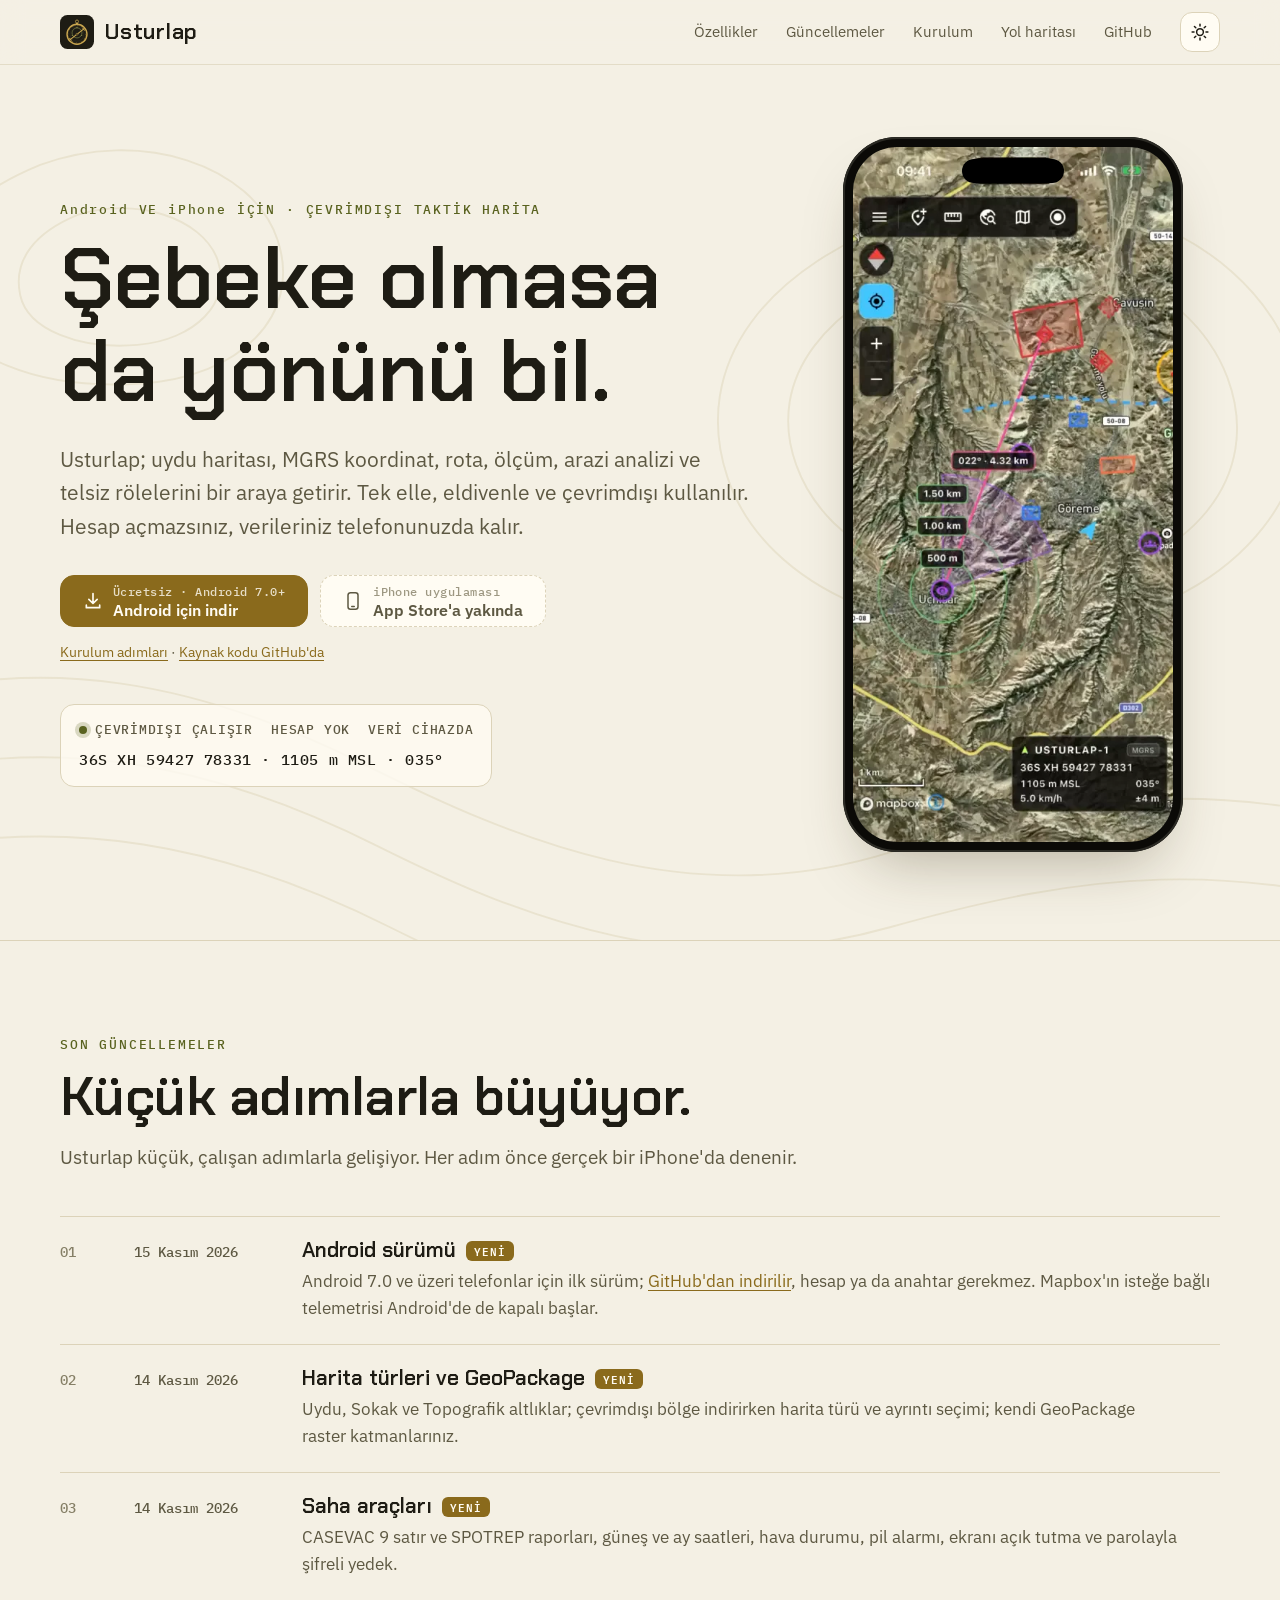
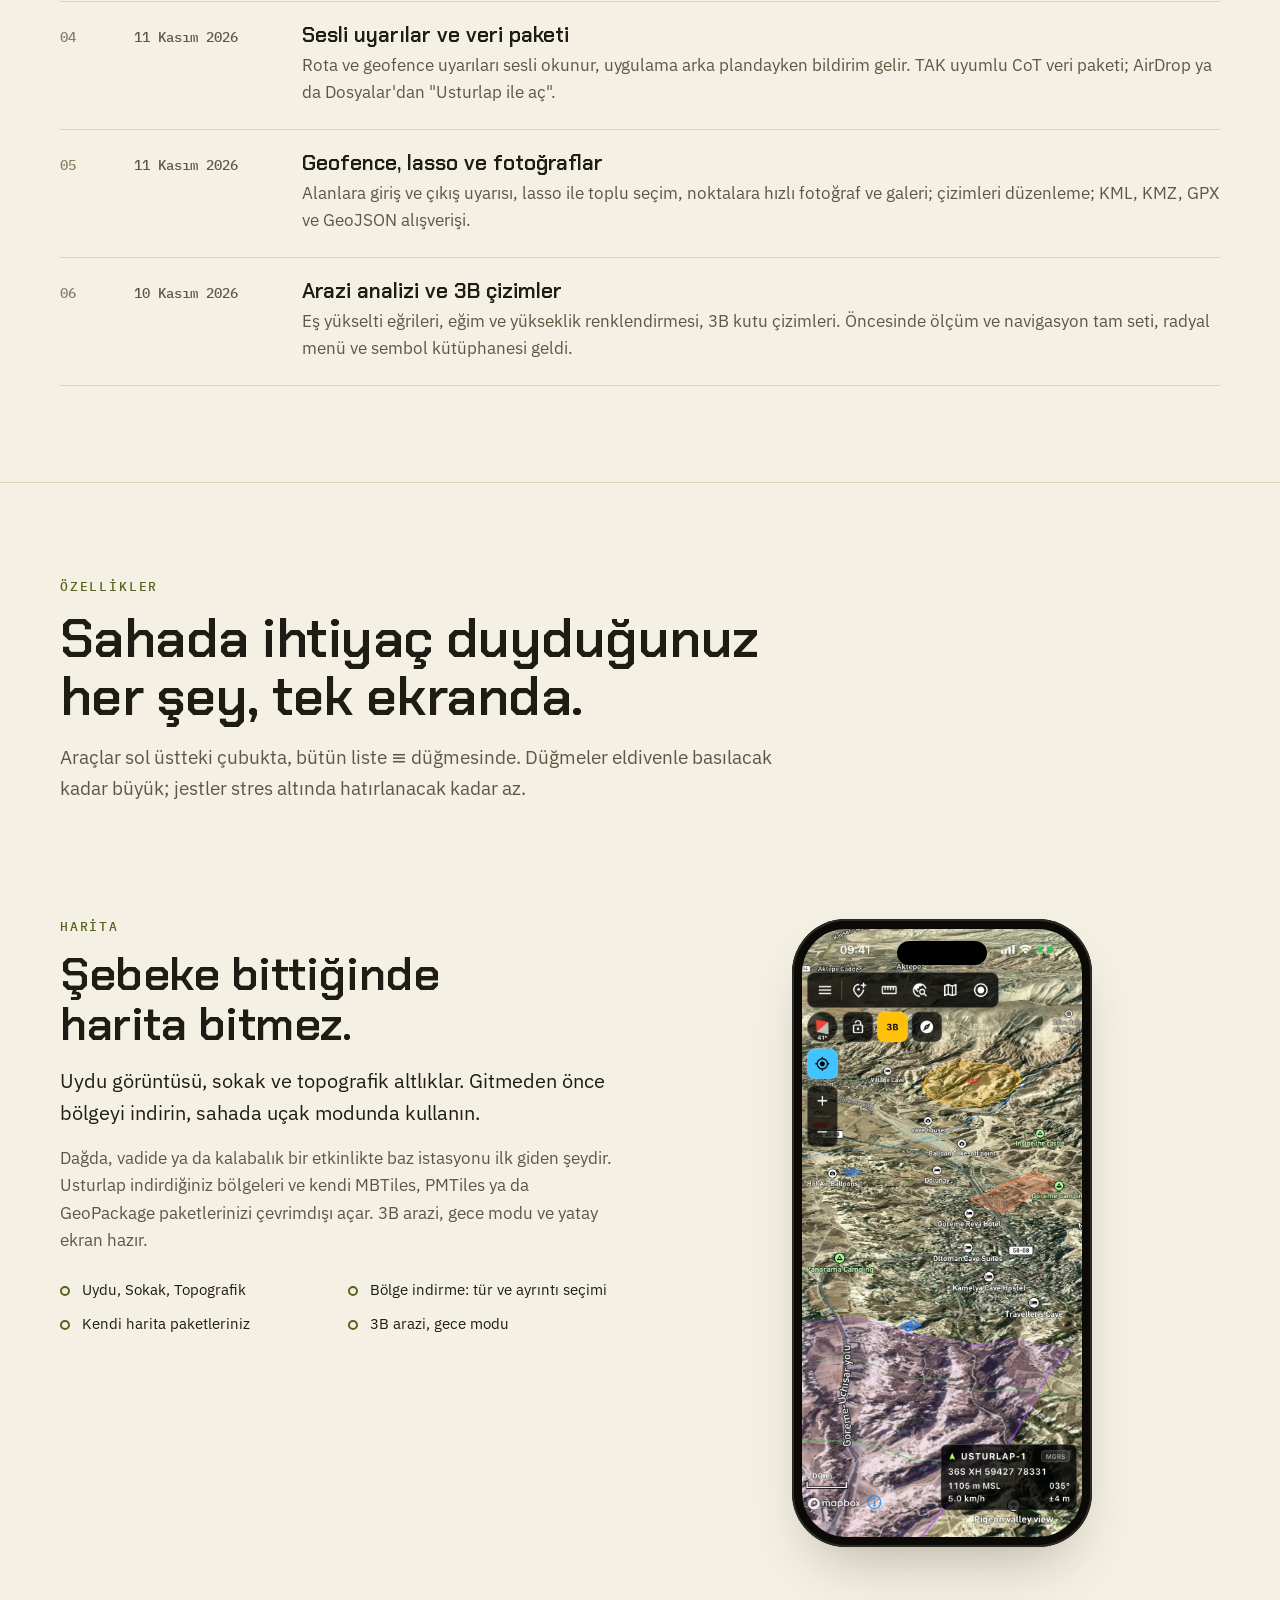
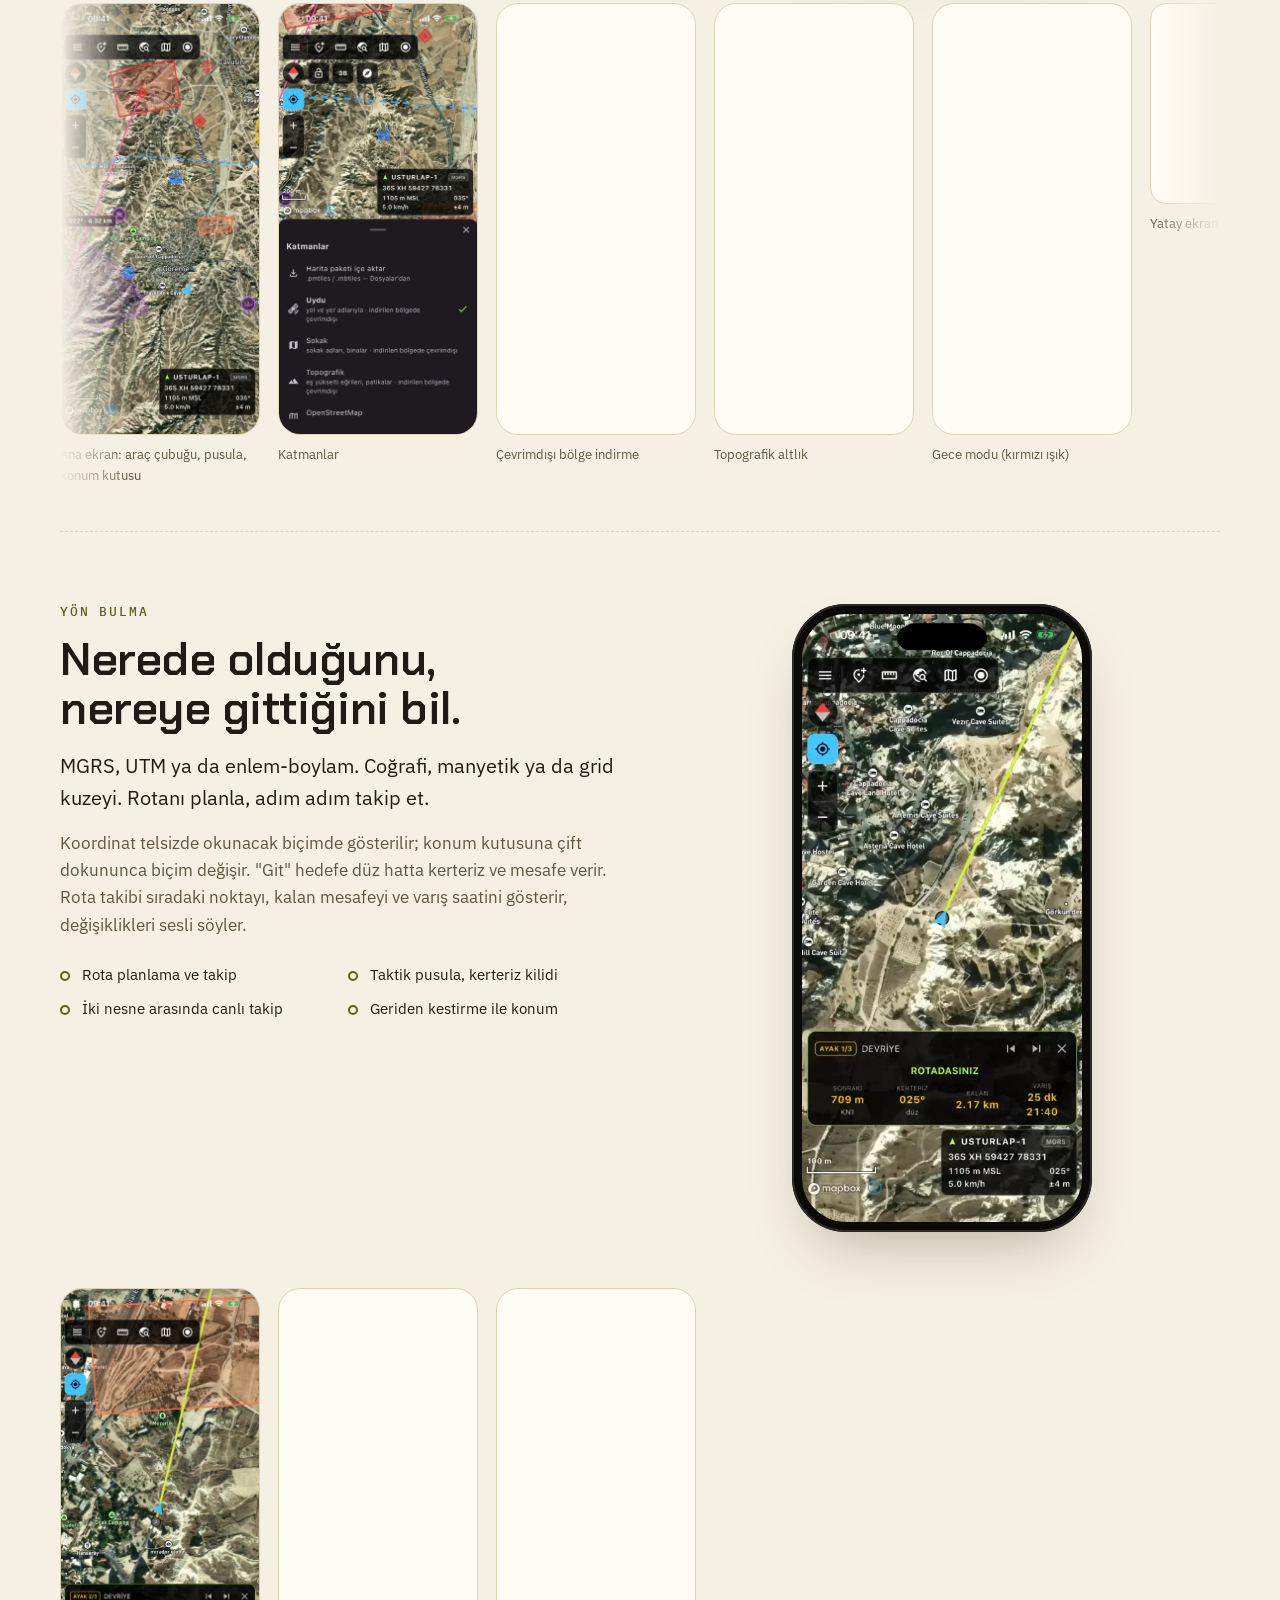
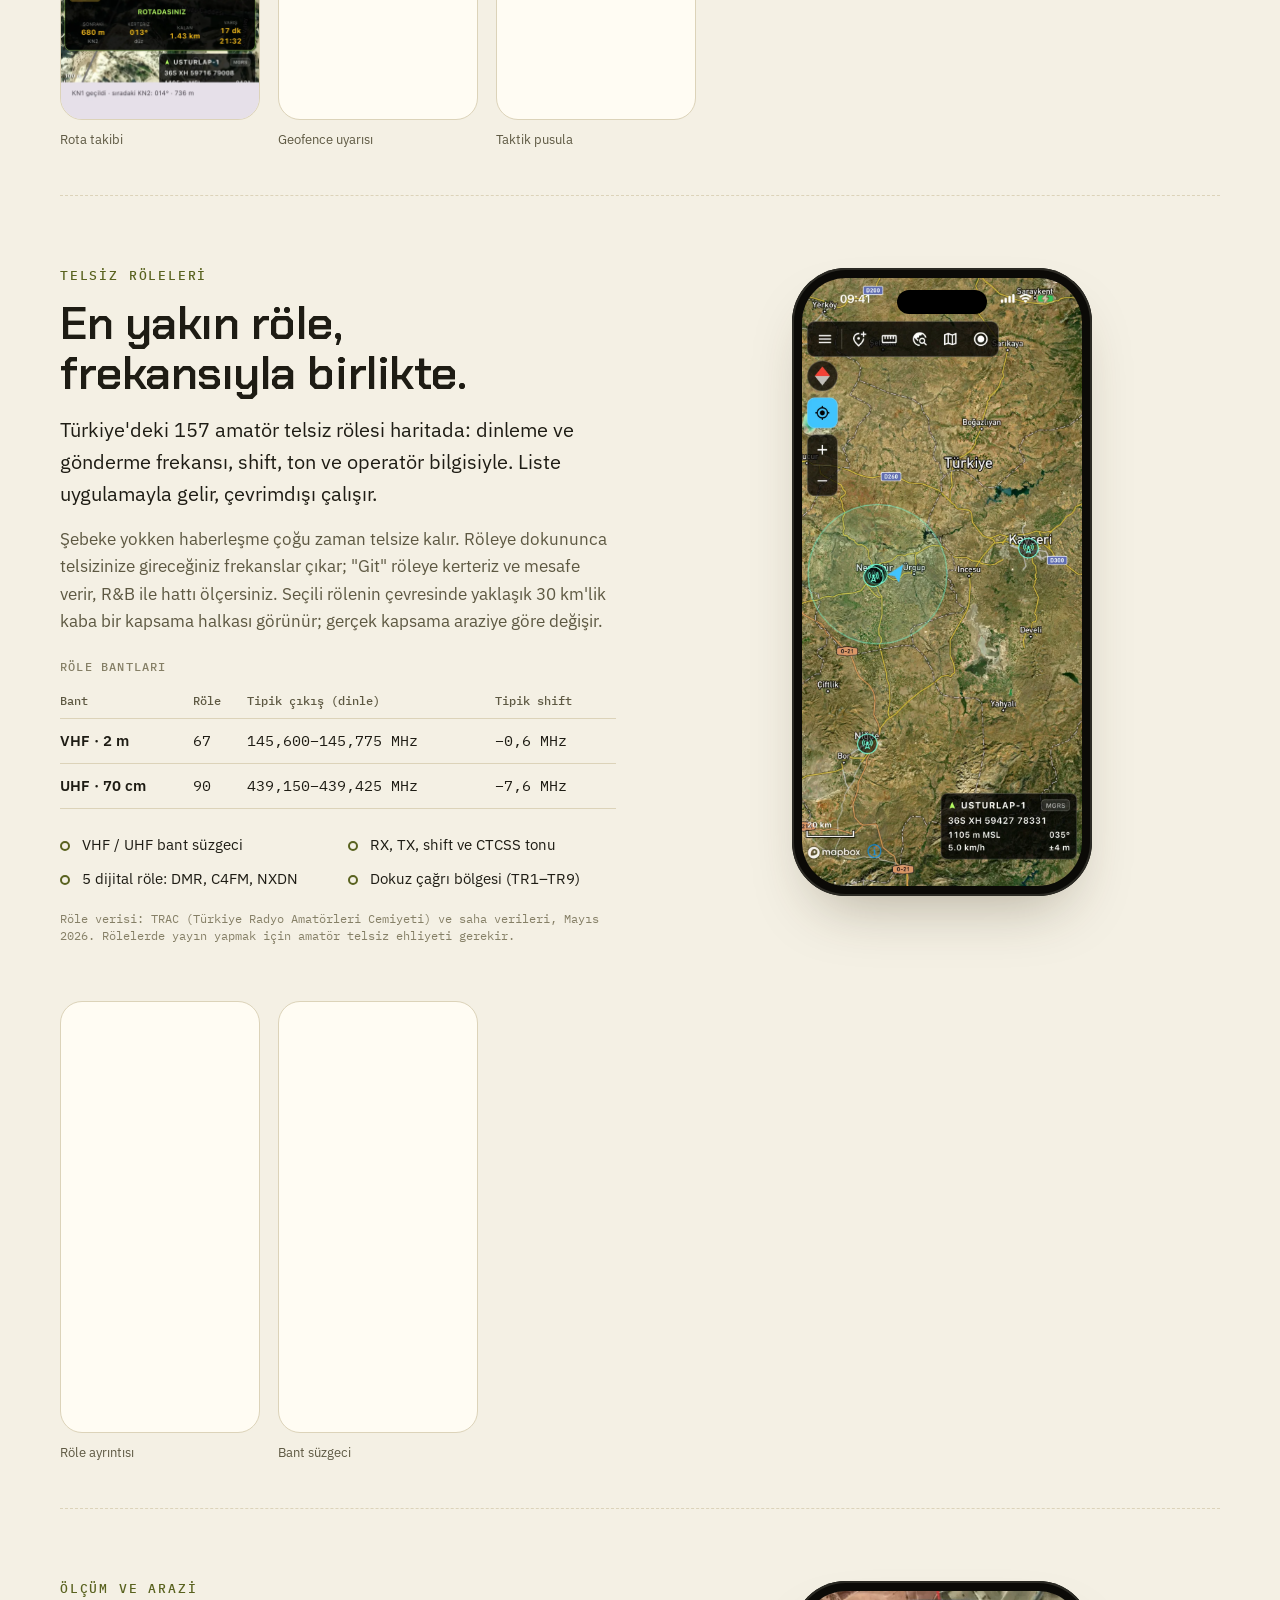
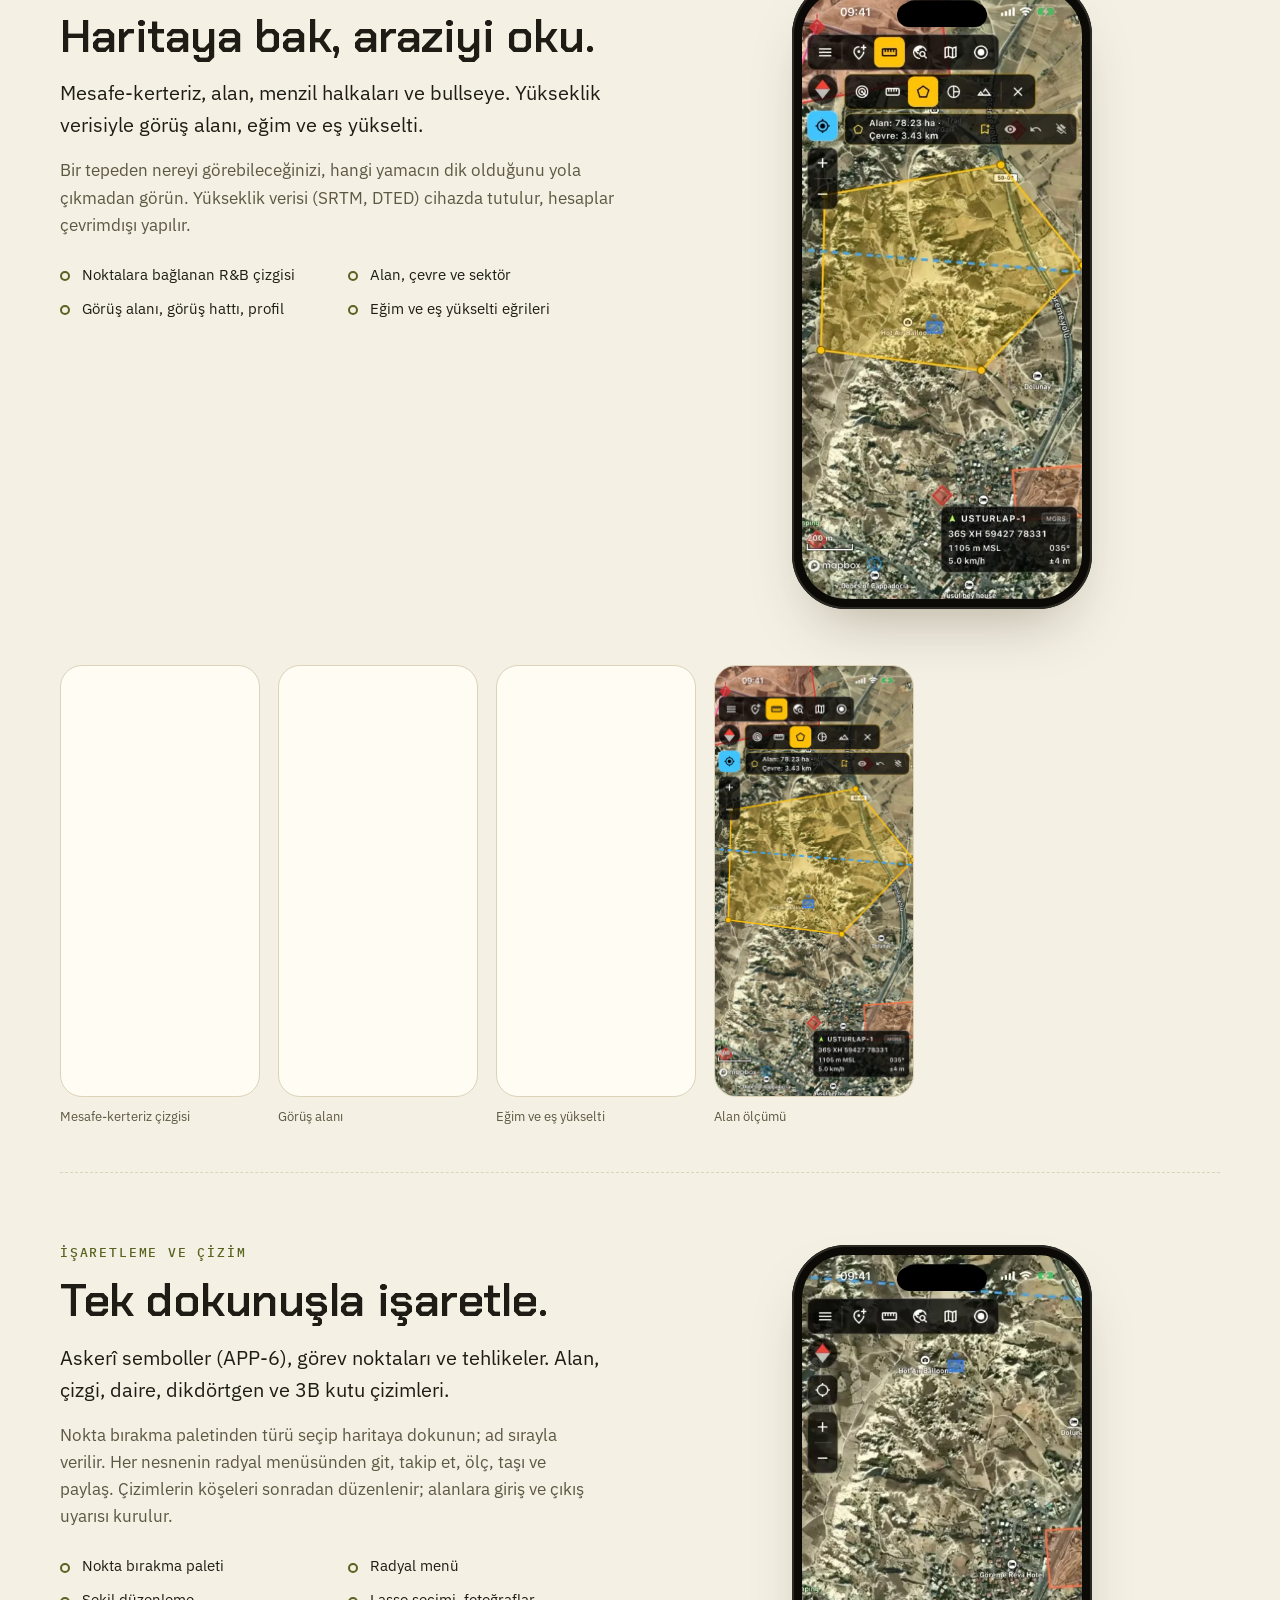
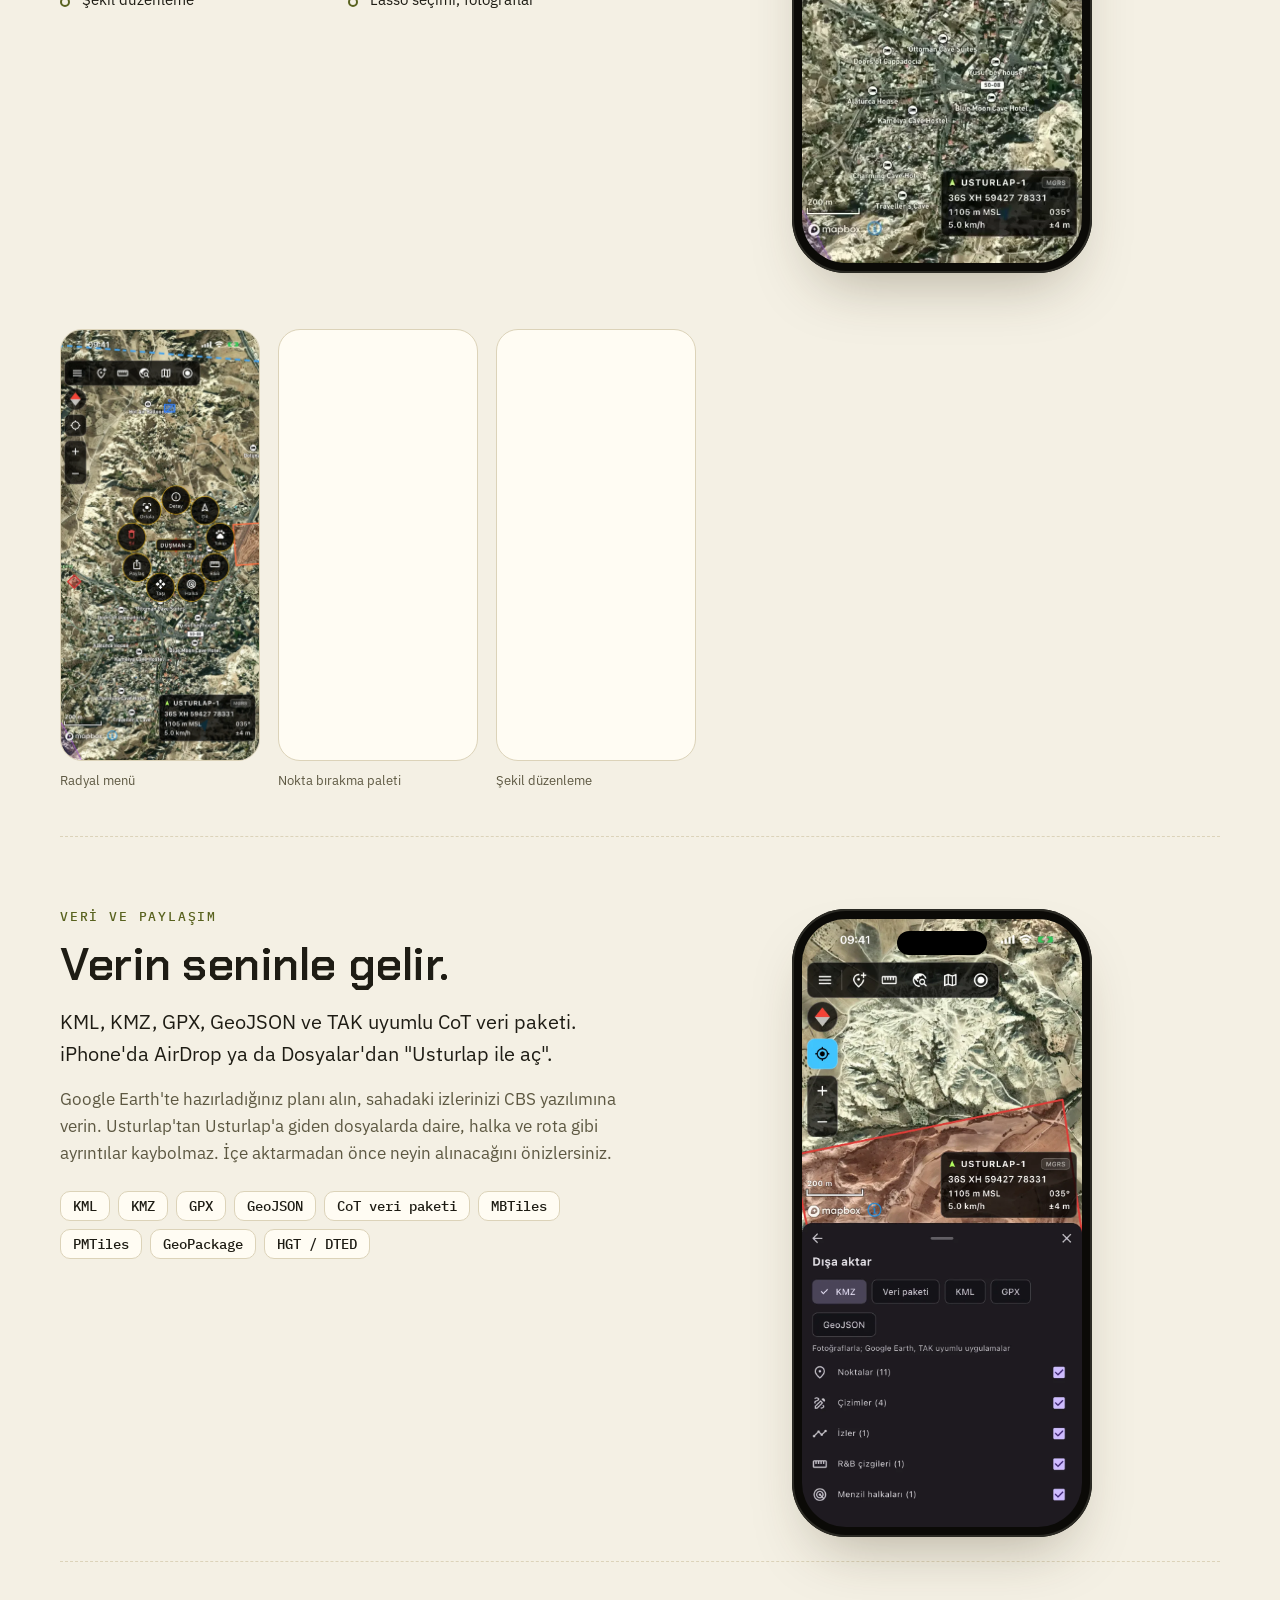
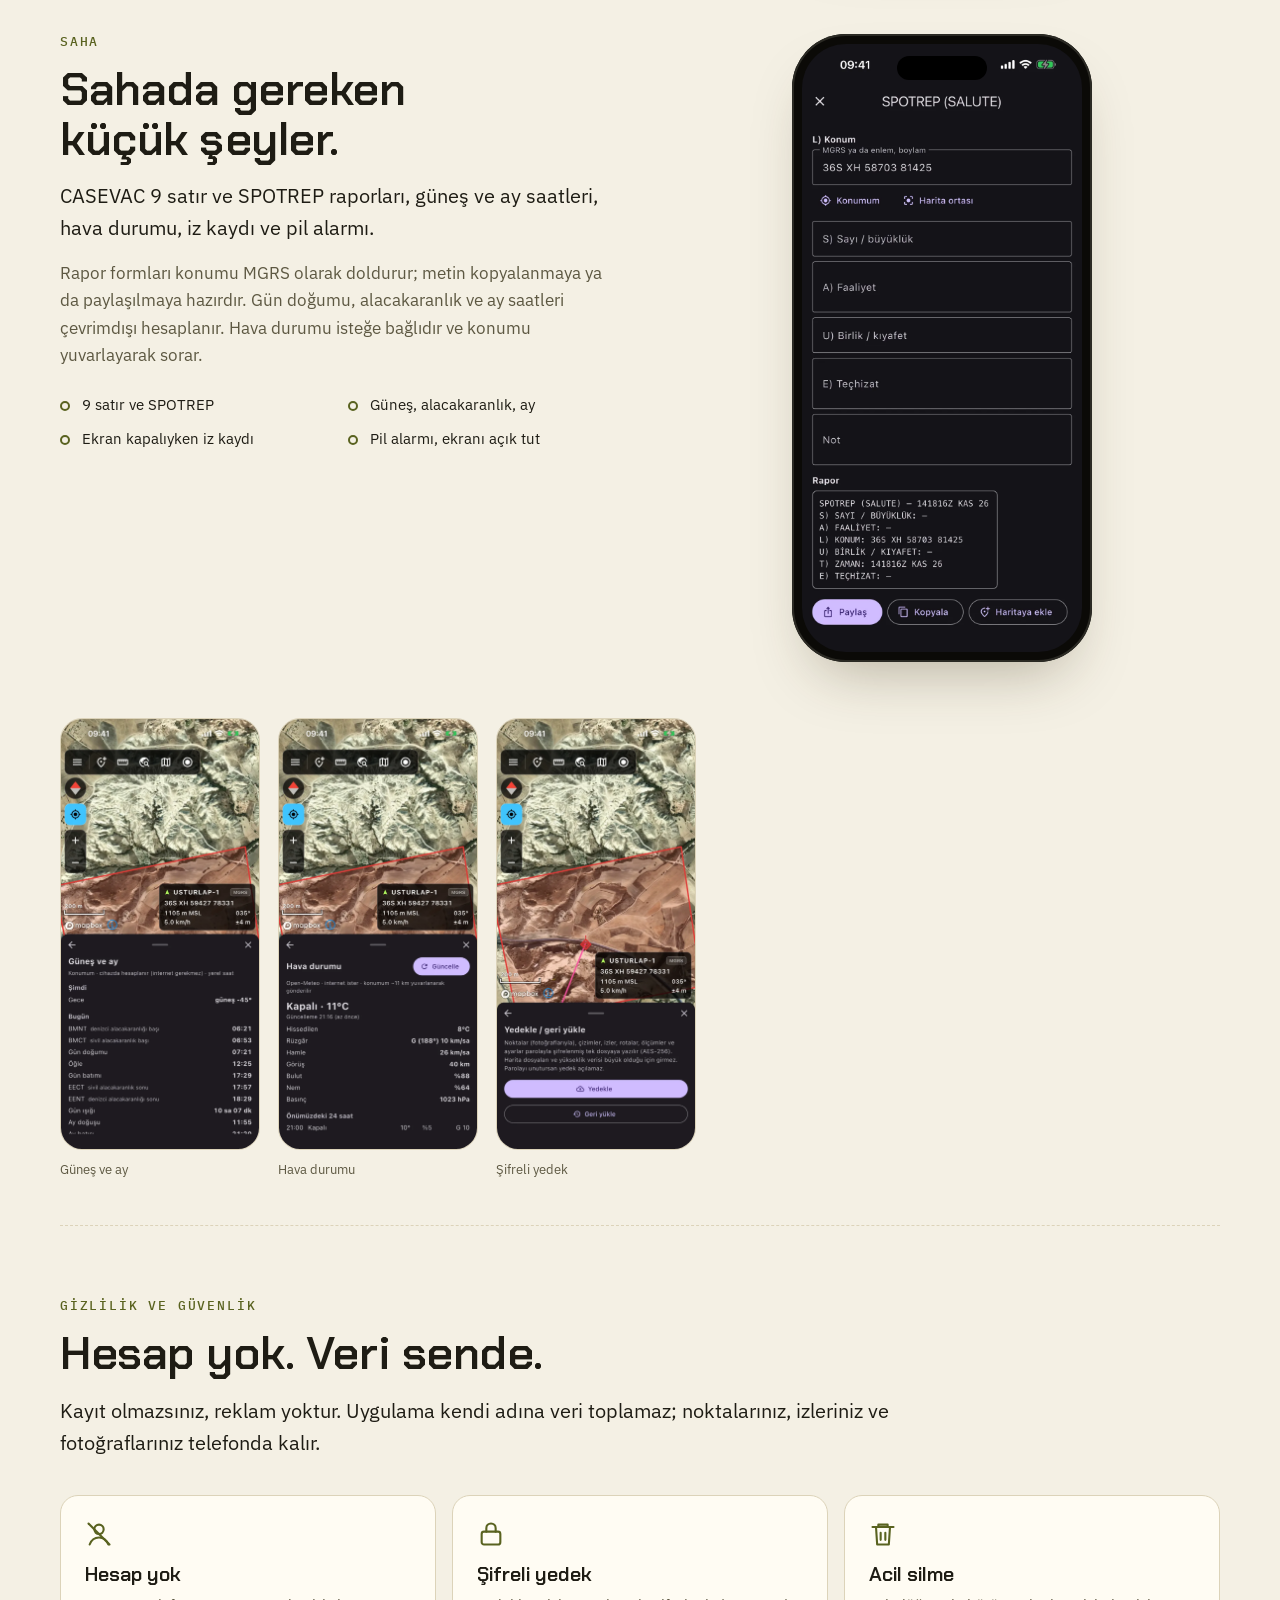
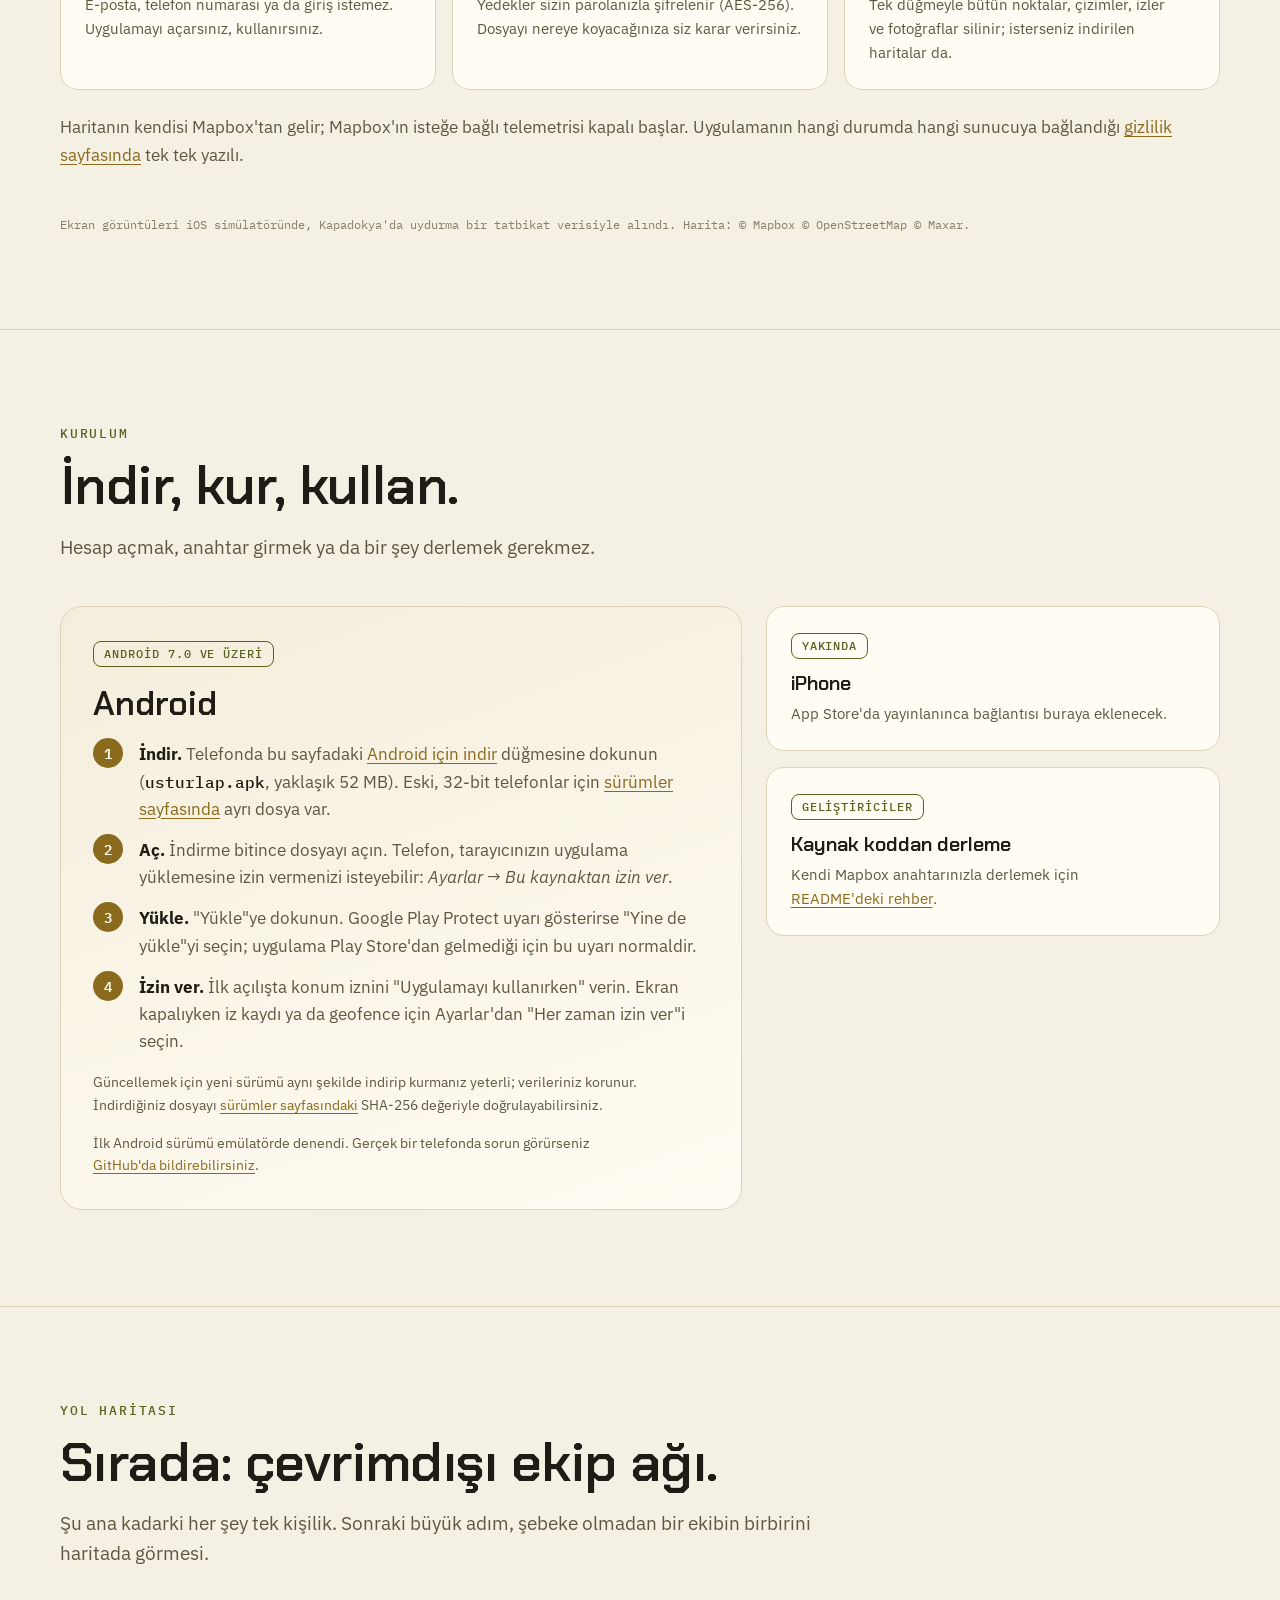
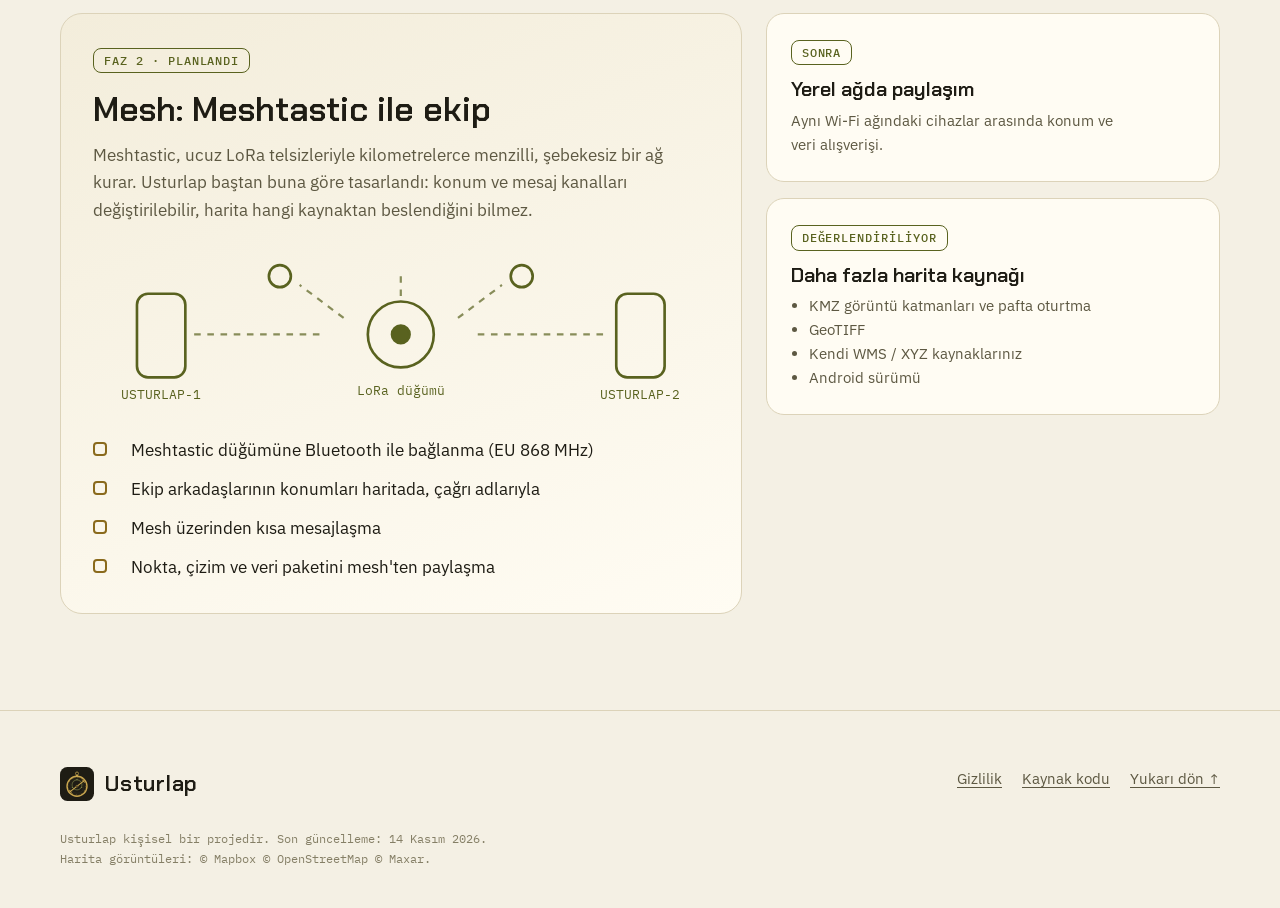
==== website/index.html @ 5c887f6d "Site: Android indirme ve Kurulum bölümü - Giriş: "Android için indir" (releases/latest/download/ustu" ====
<!doctype html>
<html lang="tr">
<head>
<meta charset="utf-8">
<meta name="viewport" content="width=device-width, initial-scale=1, viewport-fit=cover">
<title>Usturlap: çevrimdışı taktik harita</title>
<meta name="description" content="Usturlap; uydu haritası, MGRS koordinat, rota, ölçüm, arazi analizi ve telsiz rölelerini çevrimdışı, tek elle kullanmanız için yapılmış bir iPhone uygulaması. Hesap yok, veri cihazda.">
<meta name="theme-color" content="#12110c">
<meta property="og:type" content="website">
<meta property="og:locale" content="tr_TR">
<meta property="og:title" content="Usturlap: çevrimdışı taktik harita">
<meta property="og:description" content="Uydu haritası, MGRS, rota, ölçüm, arazi analizi ve telsiz röleleri. Çevrimdışı, tek elle. Hesap yok, veri cihazda.">
<meta property="og:image" content="https://aoyilmaz.github.io/usturlap/assets/img/og.jpg">
<meta property="og:url" content="https://aoyilmaz.github.io/usturlap/">
<meta name="twitter:card" content="summary_large_image">
<link rel="icon" href="assets/img/logo.svg" type="image/svg+xml">
<link rel="apple-touch-icon" href="assets/img/apple-touch-icon.png">
<link rel="preconnect" href="https://fonts.googleapis.com">
<link rel="preconnect" href="https://fonts.gstatic.com" crossorigin>
<link rel="stylesheet" href="https://fonts.googleapis.com/css2?family=Chakra+Petch:wght@500;600&family=IBM+Plex+Mono:wght@400;500;600&family=IBM+Plex+Sans:wght@400;500;600&display=swap">
<link rel="stylesheet" href="assets/css/site.css">
<script>try{var t=localStorage.getItem("usturlap-tema");if(t)document.documentElement.dataset.theme=t}catch(e){}</script>
</head>
<body>
<a class="skip" href="#icerik">İçeriğe geç</a>

<header class="site-head">
  <div class="wrap">
    <a class="brand" href="./" aria-label="Usturlap ana sayfa">
      <img src="assets/img/logo.svg" alt="" width="34" height="34">
      Usturlap
    </a>
    <nav class="site-nav" aria-label="Ana menü">
      <a href="#ozellikler">Özellikler</a>
      <a href="#guncellemeler">Güncellemeler</a>
      <a href="#kurulum">Kurulum</a>
      <a href="#yol-haritasi">Yol haritası</a>
      <a class="nav-gh" href="https://github.com/aoyilmaz/usturlap">GitHub</a>
    </nav>
    <button class="theme-btn" type="button" aria-label="Temayı değiştir">
      <svg class="moon" viewBox="0 0 24 24" fill="none" stroke="currentColor" stroke-width="2" stroke-linecap="round" stroke-linejoin="round" aria-hidden="true"><path d="M21 12.8A9 9 0 1 1 11.2 3a7 7 0 0 0 9.8 9.8z"/></svg>
      <svg class="sun" viewBox="0 0 24 24" fill="none" stroke="currentColor" stroke-width="2" stroke-linecap="round" aria-hidden="true"><circle cx="12" cy="12" r="4.5"/><path d="M12 1.5v2.5M12 20v2.5M1.5 12H4M20 12h2.5M4.6 4.6l1.8 1.8M17.6 17.6l1.8 1.8M4.6 19.4l1.8-1.8M17.6 6.4l1.8-1.8"/></svg>
    </button>
  </div>
</header>

<main id="icerik">

<section class="hero" aria-labelledby="baslik">
  <svg class="contours" viewBox="0 0 1200 700" preserveAspectRatio="xMidYMid slice" fill="none" stroke="currentColor" stroke-width="1.5" aria-hidden="true">
    <path d="M820 120c120-40 260 10 300 110s-40 200-170 220-250-30-280-120 30-170 150-210z"/>
    <path d="M840 160c90-30 200 10 230 90s-30 150-130 165-190-25-215-95 25-130 115-160z"/>
    <path d="M865 200c60-20 140 8 160 62s-22 105-92 115-130-18-148-66 18-90 80-111z"/>
    <path d="M895 240c35-10 80 6 92 36s-12 60-52 66-75-10-85-38 10-52 45-64z"/>
    <path d="M-40 520c160-60 300-20 420 40s260 120 420 70 260-60 440-10"/>
    <path d="M-40 580c170-55 310-15 430 45s250 110 410 65 270-55 440-5"/>
    <path d="M-40 640c180-50 320-10 440 50s240 100 400 60 280-50 440 0"/>
    <path d="M120 80c80-30 170 0 190 60s-30 110-110 115-150-20-160-70 20-80 80-105z"/>
    <path d="M150 120c45-15 100 2 112 36s-18 64-64 68-88-12-94-40 12-50 46-64z"/>
  </svg>
  <div class="wrap">
    <div>
      <p class="eyebrow"><span class="nocase" lang="en">Android</span> ve <span class="nocase" lang="en">iPhone</span> için · çevrimdışı taktik harita</p>
      <h1 id="baslik">Şebeke olmasa da yönünü bil.</h1>
      <p class="lead">Usturlap; uydu haritası, MGRS koordinat, rota, ölçüm, arazi analizi ve telsiz rölelerini bir araya getirir. Tek elle, eldivenle ve çevrimdışı kullanılır. Hesap açmazsınız, verileriniz telefonunuzda kalır.</p>
      <div class="cta">
        <a class="btn btn-primary" href="https://github.com/aoyilmaz/usturlap/releases/latest/download/usturlap.apk">
          <svg viewBox="0 0 24 24" fill="none" stroke="currentColor" stroke-width="2" stroke-linecap="round" stroke-linejoin="round" aria-hidden="true"><path d="M12 3v12M7 10l5 5 5-5"/><path d="M4 17v3h16v-3"/></svg>
          <span class="lbl"><small>Ücretsiz · Android 7.0+</small>Android için indir</span>
        </a>
        <span class="btn btn-soon" aria-disabled="true">
          <svg viewBox="0 0 24 24" fill="none" stroke="currentColor" stroke-width="1.8" stroke-linecap="round" stroke-linejoin="round" aria-hidden="true"><rect x="6" y="2" width="12" height="20" rx="3"/><path d="M10.5 18.5h3"/></svg>
          <span class="lbl"><small>iPhone uygulaması</small>App Store'a yakında</span>
        </span>
      </div>
      <p class="cta-note"><a href="#kurulum">Kurulum adımları</a> · <a href="https://github.com/aoyilmaz/usturlap">Kaynak kodu GitHub'da</a></p>
      <div class="status" aria-label="Durum">
        <div class="status-row">
          <span><i class="dot" aria-hidden="true"></i>ÇEVRİMDIŞI ÇALIŞIR</span>
          <span>HESAP YOK</span>
          <span>VERİ CİHAZDA</span>
        </div>
        <div class="status-coord">36S XH 59427 78331 · 1105 m MSL · 035°</div>
      </div>
    </div>
    <div class="phone">
      <video src="assets/video/tur.mp4" poster="assets/video/tur.webp" autoplay muted loop playsinline preload="metadata" data-auto aria-label="Kısa tur: harita Uçhisar'dan Göreme'ye yaklaşıyor, 3B arazi açılıyor ve kamera dönüyor."></video>
    </div>
  </div>
</section>

<section class="section" id="guncellemeler" aria-labelledby="g-baslik">
  <div class="wrap">
    <div class="section-head">
      <p class="eyebrow">Son güncellemeler</p>
      <h2 id="g-baslik">Küçük adımlarla büyüyor.</h2>
      <p>Usturlap küçük, çalışan adımlarla gelişiyor. Her adım önce gerçek bir iPhone'da denenir.</p>
    </div>
    <ol class="updates">
      <li>
        <time datetime="2026-11-15">15 Kasım 2026</time>
        <div>
          <h3>Android sürümü <span class="badge">YENİ</span></h3>
          <p>Android 7.0 ve üzeri telefonlar için ilk sürüm; <a href="#kurulum">GitHub'dan indirilir</a>, hesap ya da anahtar gerekmez. Mapbox'ın isteğe bağlı telemetrisi Android'de de kapalı başlar.</p>
        </div>
      </li>
      <li>
        <time datetime="2026-11-14">14 Kasım 2026</time>
        <div>
          <h3>Harita türleri ve GeoPackage <span class="badge">YENİ</span></h3>
          <p>Uydu, Sokak ve Topografik altlıklar; çevrimdışı bölge indirirken harita türü ve ayrıntı seçimi; kendi GeoPackage raster katmanlarınız.</p>
        </div>
      </li>
      <li>
        <time datetime="2026-11-14">14 Kasım 2026</time>
        <div>
          <h3>Saha araçları <span class="badge">YENİ</span></h3>
          <p>CASEVAC 9 satır ve SPOTREP raporları, güneş ve ay saatleri, hava durumu, pil alarmı, ekranı açık tutma ve parolayla şifreli yedek.</p>
        </div>
      </li>
      <li>
        <time datetime="2026-11-11">11 Kasım 2026</time>
        <div>
          <h3>Sesli uyarılar ve veri paketi</h3>
          <p>Rota ve geofence uyarıları sesli okunur, uygulama arka plandayken bildirim gelir. TAK uyumlu CoT veri paketi; AirDrop ya da Dosyalar'dan "Usturlap ile aç".</p>
        </div>
      </li>
      <li>
        <time datetime="2026-11-11">11 Kasım 2026</time>
        <div>
          <h3>Geofence, lasso ve fotoğraflar</h3>
          <p>Alanlara giriş ve çıkış uyarısı, lasso ile toplu seçim, noktalara hızlı fotoğraf ve galeri; çizimleri düzenleme; KML, KMZ, GPX ve GeoJSON alışverişi.</p>
        </div>
      </li>
      <li>
        <time datetime="2026-11-10">10 Kasım 2026</time>
        <div>
          <h3>Arazi analizi ve 3B çizimler</h3>
          <p>Eş yükselti eğrileri, eğim ve yükseklik renklendirmesi, 3B kutu çizimleri. Öncesinde ölçüm ve navigasyon tam seti, radyal menü ve sembol kütüphanesi geldi.</p>
        </div>
      </li>
    </ol>
  </div>
</section>

<section class="section" id="ozellikler" aria-labelledby="o-baslik">
  <div class="wrap">
    <div class="section-head">
      <p class="eyebrow">Özellikler</p>
      <h2 id="o-baslik">Sahada ihtiyaç duyduğunuz her şey, tek ekranda.</h2>
      <p>Araçlar sol üstteki çubukta, bütün liste ≡ düğmesinde. Düğmeler eldivenle basılacak kadar büyük; jestler stres altında hatırlanacak kadar az.</p>
    </div>

    <!-- 1. Harita -->
    <article class="feature" aria-labelledby="f1">
      <div class="feature-grid">
        <div>
          <p class="eyebrow">Harita</p>
          <h2 id="f1">Şebeke bittiğinde harita bitmez.</h2>
          <p class="one">Uydu görüntüsü, sokak ve topografik altlıklar. Gitmeden önce bölgeyi indirin, sahada uçak modunda kullanın.</p>
          <p class="why">Dağda, vadide ya da kalabalık bir etkinlikte baz istasyonu ilk giden şeydir. Usturlap indirdiğiniz bölgeleri ve kendi MBTiles, PMTiles ya da GeoPackage paketlerinizi çevrimdışı açar. 3B arazi, gece modu ve yatay ekran hazır.</p>
          <ul class="ticks">
            <li>Uydu, Sokak, Topografik</li>
            <li>Bölge indirme: tür ve ayrıntı seçimi</li>
            <li>Kendi harita paketleriniz</li>
            <li>3B arazi, gece modu</li>
          </ul>
        </div>
        <div class="feature-media">
          <div class="phone"><img src="assets/shots/3b-arazi.webp" width="800" height="1739" loading="lazy" decoding="async" alt="Göreme üzerinde 3B arazi: eğik uydu görüntüsünde vadiler, çizimler ve konum kutusu."></div>
        </div>
      </div>
      <div class="strip" role="region" aria-label="Harita ekran görüntüleri" tabindex="0">
        <div class="strip-track">
          <figure class="shot"><img src="assets/shots/ana-ekran.webp" width="800" height="1739" loading="lazy" decoding="async" alt="Ana ekran: Kapadokya uydu haritasında semboller, menzil halkaları, ölçüm çizgisi ve sağ altta MGRS konum kutusu."><figcaption>Ana ekran: araç çubuğu, pusula, konum kutusu</figcaption></figure>
          <figure class="shot"><img src="assets/shots/katmanlar.webp" width="800" height="1739" loading="lazy" decoding="async" alt="Katmanlar paneli: Uydu, Sokak, Topografik ve OpenStreetMap seçenekleri."><figcaption>Katmanlar</figcaption></figure>
          <figure class="shot"><img src="assets/shots/cevrimdisi.webp" width="800" height="1739" loading="lazy" decoding="async" alt="Bölge indir paneli: haritada çerçeve, harita türü ve ayrıntı seçimi, tahmini boyut."><figcaption>Çevrimdışı bölge indirme</figcaption></figure>
          <figure class="shot"><img src="assets/shots/topografik.webp" width="800" height="1739" loading="lazy" decoding="async" alt="Topografik altlıkta Göreme: patikalar ve yerleşim."><figcaption>Topografik altlık</figcaption></figure>
          <figure class="shot"><img src="assets/shots/gece.webp" width="800" height="1739" loading="lazy" decoding="async" alt="Gece modu: harita ve arayüz kırmızı tonlarda."><figcaption>Gece modu (kırmızı ışık)</figcaption></figure>
          <figure class="shot wide"><img src="assets/shots/yatay.webp" width="800" height="369" loading="lazy" decoding="async" alt="Yatay ekranda harita: araç çubuğu solda, konum kutusu sağda."><figcaption>Yatay ekran</figcaption></figure>
        </div>
      </div>
    </article>

    <!-- 2. Navigasyon -->
    <article class="feature" aria-labelledby="f2">
      <div class="feature-grid">
        <div>
          <p class="eyebrow">Yön bulma</p>
          <h2 id="f2">Nerede olduğunu, nereye gittiğini bil.</h2>
          <p class="one">MGRS, UTM ya da enlem-boylam. Coğrafi, manyetik ya da grid kuzeyi. Rotanı planla, adım adım takip et.</p>
          <p class="why">Koordinat telsizde okunacak biçimde gösterilir; konum kutusuna çift dokununca biçim değişir. "Git" hedefe düz hatta kerteriz ve mesafe verir. Rota takibi sıradaki noktayı, kalan mesafeyi ve varış saatini gösterir, değişiklikleri sesli söyler.</p>
          <ul class="ticks">
            <li>Rota planlama ve takip</li>
            <li>Taktik pusula, kerteriz kilidi</li>
            <li>İki nesne arasında canlı takip</li>
            <li>Geriden kestirme ile konum</li>
          </ul>
        </div>
        <div class="feature-media">
          <div class="phone"><video src="assets/video/rota.mp4" poster="assets/video/rota.webp" muted loop playsinline preload="none" data-auto aria-label="Rota takibi: konum devriye rotasında ilerliyor, alttaki şerit sıradaki noktayı ve kalan mesafeyi gösteriyor."></video></div>
        </div>
      </div>
      <div class="strip" role="region" aria-label="Navigasyon ekran görüntüleri" tabindex="0">
        <div class="strip-track">
          <figure class="shot"><img src="assets/shots/rota.webp" width="800" height="1739" loading="lazy" decoding="async" alt="Rota takibi şeridi: ayak 2/3, sıradaki noktaya mesafe ve kerteriz, kalan mesafe ve varış saati."><figcaption>Rota takibi</figcaption></figure>
          <figure class="shot"><img src="assets/shots/geofence.webp" width="800" height="1739" loading="lazy" decoding="async" alt="Geofence uyarısı: YASAK BÖLGE alanına girildi bildirimi."><figcaption>Geofence uyarısı</figcaption></figure>
          <figure class="shot"><img src="assets/shots/taktik-pusula.webp" width="800" height="1739" loading="lazy" decoding="async" alt="Taktik pusula: büyük pusula gülü, 035° ve ters kerteriz 215°."><figcaption>Taktik pusula</figcaption></figure>
        </div>
      </div>
    </article>

    <!-- 3. Telsiz röleleri -->
    <article class="feature" aria-labelledby="f-role">
      <div class="feature-grid">
        <div>
          <p class="eyebrow">Telsiz röleleri</p>
          <h2 id="f-role">En yakın röle, frekansıyla birlikte.</h2>
          <p class="one">Türkiye'deki 157 amatör telsiz rölesi haritada: dinleme ve gönderme frekansı, shift, ton ve operatör bilgisiyle. Liste uygulamayla gelir, çevrimdışı çalışır.</p>
          <p class="why">Şebeke yokken haberleşme çoğu zaman telsize kalır. Röleye dokununca telsizinize gireceğiniz frekanslar çıkar; "Git" röleye kerteriz ve mesafe verir, R&amp;B ile hattı ölçersiniz. Seçili rölenin çevresinde yaklaşık 30 km'lik kaba bir kapsama halkası görünür; gerçek kapsama araziye göre değişir.</p>
          <div class="table-scroll">
            <table class="bands">
              <caption>Röle bantları</caption>
              <thead>
                <tr><th scope="col">Bant</th><th scope="col">Röle</th><th scope="col">Tipik çıkış (dinle)</th><th scope="col">Tipik shift</th></tr>
              </thead>
              <tbody>
                <tr><th scope="row">VHF · 2 m</th><td>67</td><td>145,600–145,775 MHz</td><td>−0,6 MHz</td></tr>
                <tr><th scope="row">UHF · 70 cm</th><td>90</td><td>439,150–439,425 MHz</td><td>−7,6 MHz</td></tr>
              </tbody>
            </table>
          </div>
          <ul class="ticks">
            <li>VHF / UHF bant süzgeci</li>
            <li>RX, TX, shift ve CTCSS tonu</li>
            <li>5 dijital röle: DMR, C4FM, NXDN</li>
            <li>Dokuz çağrı bölgesi (TR1–TR9)</li>
          </ul>
          <p class="credit" style="margin-top: 20px">Röle verisi: TRAC (Türkiye Radyo Amatörleri Cemiyeti) ve saha verileri, Mayıs 2026. Rölelerde yayın yapmak için amatör telsiz ehliyeti gerekir.</p>
        </div>
        <div class="feature-media">
          <div class="phone"><img src="assets/shots/roleler.webp" width="800" height="1739" loading="lazy" decoding="async" alt="Kapadokya çevresinde telsiz röleleri: anten simgeleri ve seçili Nevşehir rölesinin çevresinde yaklaşık 30 km'lik kapsama halkası."></div>
        </div>
      </div>
      <div class="strip" role="region" aria-label="Telsiz rölesi ekran görüntüleri" tabindex="0">
        <div class="strip-track">
          <figure class="shot"><img src="assets/shots/role-detay.webp" width="800" height="1739" loading="lazy" decoding="async" alt="Röle ayrıntısı: Nevşehir Kahveci Dağı; RX 145,600 MHz, TX 145,000 MHz, shift −0,6 MHz, VHF analog, operatör, bölge ve koordinat; Ortala ve Git düğmeleri."><figcaption>Röle ayrıntısı</figcaption></figure>
          <figure class="shot"><img src="assets/shots/role-ayar.webp" width="800" height="1739" loading="lazy" decoding="async" alt="Ayarlar: Telsiz röleleri anahtarı ve Tümü, VHF, UHF bant seçimi."><figcaption>Bant süzgeci</figcaption></figure>
        </div>
      </div>
    </article>

    <!-- 3. Ölçüm ve arazi -->
    <article class="feature" aria-labelledby="f3">
      <div class="feature-grid">
        <div>
          <p class="eyebrow">Ölçüm ve arazi</p>
          <h2 id="f3">Haritaya bak, araziyi oku.</h2>
          <p class="one">Mesafe-kerteriz, alan, menzil halkaları ve bullseye. Yükseklik verisiyle görüş alanı, eğim ve eş yükselti.</p>
          <p class="why">Bir tepeden nereyi görebileceğinizi, hangi yamacın dik olduğunu yola çıkmadan görün. Yükseklik verisi (SRTM, DTED) cihazda tutulur, hesaplar çevrimdışı yapılır.</p>
          <ul class="ticks">
            <li>Noktalara bağlanan R&amp;B çizgisi</li>
            <li>Alan, çevre ve sektör</li>
            <li>Görüş alanı, görüş hattı, profil</li>
            <li>Eğim ve eş yükselti eğrileri</li>
          </ul>
        </div>
        <div class="feature-media">
          <div class="phone"><video src="assets/video/cizim.mp4" poster="assets/video/cizim.webp" muted loop playsinline preload="none" data-auto aria-label="Alan ölçümü: haritaya dokundukça köşeler ekleniyor, alan ve çevre güncelleniyor."></video></div>
        </div>
      </div>
      <div class="strip" role="region" aria-label="Ölçüm ekran görüntüleri" tabindex="0">
        <div class="strip-track">
          <figure class="shot"><img src="assets/shots/olcum.webp" width="800" height="1739" loading="lazy" decoding="async" alt="Ölçüm çizgisi ayrıntısı: GN-1'den D-1'e 4,32 km, kerteriz 022°, yükseklik farkı ve eğim."><figcaption>Mesafe-kerteriz çizgisi</figcaption></figure>
          <figure class="shot"><img src="assets/shots/gorus-alani.webp" width="800" height="1739" loading="lazy" decoding="async" alt="Görüş alanı: Uçhisar'daki gözetleme noktasından görülen yerler yeşil, görülmeyenler kırmızı."><figcaption>Görüş alanı</figcaption></figure>
          <figure class="shot"><img src="assets/shots/arazi.webp" width="800" height="1739" loading="lazy" decoding="async" alt="Arazi analizi: eğim renklendirmesi ve eş yükselti eğrileri."><figcaption>Eğim ve eş yükselti</figcaption></figure>
          <figure class="shot"><img src="assets/shots/olcum-alan.webp" width="800" height="1739" loading="lazy" decoding="async" alt="Alan ölçümü: 78,23 hektar, çevre 3,43 km."><figcaption>Alan ölçümü</figcaption></figure>
        </div>
      </div>
    </article>

    <!-- 4. İşaretleme ve çizim -->
    <article class="feature" aria-labelledby="f4">
      <div class="feature-grid">
        <div>
          <p class="eyebrow">İşaretleme ve çizim</p>
          <h2 id="f4">Tek dokunuşla işaretle.</h2>
          <p class="one">Askerî semboller (APP-6), görev noktaları ve tehlikeler. Alan, çizgi, daire, dikdörtgen ve 3B kutu çizimleri.</p>
          <p class="why">Nokta bırakma paletinden türü seçip haritaya dokunun; ad sırayla verilir. Her nesnenin radyal menüsünden git, takip et, ölç, taşı ve paylaş. Çizimlerin köşeleri sonradan düzenlenir; alanlara giriş ve çıkış uyarısı kurulur.</p>
          <ul class="ticks">
            <li>Nokta bırakma paleti</li>
            <li>Radyal menü</li>
            <li>Şekil düzenleme</li>
            <li>Lasso seçimi, fotoğraflar</li>
          </ul>
        </div>
        <div class="feature-media">
          <div class="phone"><video src="assets/video/nokta.mp4" poster="assets/video/nokta.webp" muted loop playsinline preload="none" data-auto aria-label="Nokta bırakma: palet açılıyor, haritaya iki nokta bırakılıyor, birinin radyal menüsü açılıyor."></video></div>
        </div>
      </div>
      <div class="strip" role="region" aria-label="İşaretleme ekran görüntüleri" tabindex="0">
        <div class="strip-track">
          <figure class="shot"><img src="assets/shots/radyal.webp" width="800" height="1739" loading="lazy" decoding="async" alt="Radyal menü: Detay, Git, Takip, R&amp;B, Halka, Taşı, Paylaş, Sil düğmeleri."><figcaption>Radyal menü</figcaption></figure>
          <figure class="shot"><img src="assets/shots/nokta-paleti.webp" width="800" height="1739" loading="lazy" decoding="async" alt="Nokta bırakma paleti: Sadakat, Görev ve Tehlike sekmeleri, görev noktası sembolleri."><figcaption>Nokta bırakma paleti</figcaption></figure>
          <figure class="shot"><img src="assets/shots/sekil-duzenleme.webp" width="800" height="1739" loading="lazy" decoding="async" alt="Şekil düzenleme: HEDEF BÖLGE alanının köşe ve orta tutamakları."><figcaption>Şekil düzenleme</figcaption></figure>
        </div>
      </div>
    </article>

    <!-- 5. Veri ve paylaşım -->
    <article class="feature" aria-labelledby="f5">
      <div class="feature-grid">
        <div>
          <p class="eyebrow">Veri ve paylaşım</p>
          <h2 id="f5">Verin seninle gelir.</h2>
          <p class="one">KML, KMZ, GPX, GeoJSON ve TAK uyumlu CoT veri paketi. iPhone'da AirDrop ya da Dosyalar'dan "Usturlap ile aç".</p>
          <p class="why">Google Earth'te hazırladığınız planı alın, sahadaki izlerinizi CBS yazılımına verin. Usturlap'tan Usturlap'a giden dosyalarda daire, halka ve rota gibi ayrıntılar kaybolmaz. İçe aktarmadan önce neyin alınacağını önizlersiniz.</p>
          <div class="chips" aria-label="Desteklenen biçimler">
            <span>KML</span><span>KMZ</span><span>GPX</span><span>GeoJSON</span><span>CoT veri paketi</span><span>MBTiles</span><span>PMTiles</span><span>GeoPackage</span><span>HGT / DTED</span>
          </div>
        </div>
        <div class="feature-media">
          <div class="phone"><img src="assets/shots/disa-aktar.webp" width="800" height="1739" loading="lazy" decoding="async" alt="Dışa aktar paneli: KMZ, veri paketi, KML, GPX, GeoJSON; noktalar, çizimler, izler ve ölçümler seçili."></div>
        </div>
      </div>
    </article>

    <!-- 6. Saha -->
    <article class="feature" aria-labelledby="f6">
      <div class="feature-grid">
        <div>
          <p class="eyebrow">Saha</p>
          <h2 id="f6">Sahada gereken küçük şeyler.</h2>
          <p class="one">CASEVAC 9 satır ve SPOTREP raporları, güneş ve ay saatleri, hava durumu, iz kaydı ve pil alarmı.</p>
          <p class="why">Rapor formları konumu MGRS olarak doldurur; metin kopyalanmaya ya da paylaşılmaya hazırdır. Gün doğumu, alacakaranlık ve ay saatleri çevrimdışı hesaplanır. Hava durumu isteğe bağlıdır ve konumu yuvarlayarak sorar.</p>
          <ul class="ticks">
            <li>9 satır ve SPOTREP</li>
            <li>Güneş, alacakaranlık, ay</li>
            <li>Ekran kapalıyken iz kaydı</li>
            <li>Pil alarmı, ekranı açık tut</li>
          </ul>
        </div>
        <div class="feature-media">
          <div class="phone"><img src="assets/shots/rapor.webp" width="800" height="1739" loading="lazy" decoding="async" alt="SPOTREP (SALUTE) formu: konum MGRS, alanlar ve hazır rapor metni; Paylaş, Kopyala, Haritaya ekle."></div>
        </div>
      </div>
      <div class="strip" role="region" aria-label="Saha ekran görüntüleri" tabindex="0">
        <div class="strip-track">
          <figure class="shot"><img src="assets/shots/gunes-ay.webp" width="800" height="1739" loading="lazy" decoding="async" alt="Güneş ve ay paneli: alacakaranlık başlangıçları, gün doğumu, öğle, gün batımı, gün ışığı süresi."><figcaption>Güneş ve ay</figcaption></figure>
          <figure class="shot"><img src="assets/shots/hava.webp" width="800" height="1739" loading="lazy" decoding="async" alt="Hava durumu paneli: anlık durum ve sıcaklık; rüzgâr, görüş, bulut, nem, basınç ve 24 saatlik tahmin."><figcaption>Hava durumu</figcaption></figure>
          <figure class="shot"><img src="assets/shots/yedek.webp" width="800" height="1739" loading="lazy" decoding="async" alt="Yedekle / geri yükle paneli: parolayla şifrelenmiş yedek dosyası."><figcaption>Şifreli yedek</figcaption></figure>
        </div>
      </div>
    </article>

    <!-- 7. Gizlilik -->
    <article class="feature" aria-labelledby="f7">
      <p class="eyebrow">Gizlilik ve güvenlik</p>
      <h2 id="f7">Hesap yok. Veri sende.</h2>
      <p class="one" style="max-width: 46em">Kayıt olmazsınız, reklam yoktur. Uygulama kendi adına veri toplamaz; noktalarınız, izleriniz ve fotoğraflarınız telefonda kalır.</p>
      <div class="cards">
        <div class="card">
          <svg viewBox="0 0 24 24" fill="none" stroke="currentColor" stroke-width="1.8" stroke-linecap="round" stroke-linejoin="round" aria-hidden="true"><circle cx="12" cy="8" r="4"/><path d="M4 21c1.5-4 4.5-6 8-6s6.5 2 8 6"/><path d="M3 3l18 18"/></svg>
          <h3>Hesap yok</h3>
          <p>E-posta, telefon numarası ya da giriş istemez. Uygulamayı açarsınız, kullanırsınız.</p>
        </div>
        <div class="card">
          <svg viewBox="0 0 24 24" fill="none" stroke="currentColor" stroke-width="1.8" stroke-linecap="round" stroke-linejoin="round" aria-hidden="true"><rect x="4" y="10" width="16" height="11" rx="2"/><path d="M8 10V7a4 4 0 0 1 8 0v3"/></svg>
          <h3>Şifreli yedek</h3>
          <p>Yedekler sizin parolanızla şifrelenir (AES-256). Dosyayı nereye koyacağınıza siz karar verirsiniz.</p>
        </div>
        <div class="card">
          <svg viewBox="0 0 24 24" fill="none" stroke="currentColor" stroke-width="1.8" stroke-linecap="round" stroke-linejoin="round" aria-hidden="true"><path d="M3 6h18M8 6V4h8v2M6 6l1 15h10l1-15"/><path d="M10 11v6M14 11v6"/></svg>
          <h3>Acil silme</h3>
          <p>Tek düğmeyle bütün noktalar, çizimler, izler ve fotoğraflar silinir; isterseniz indirilen haritalar da.</p>
        </div>
      </div>
      <p class="why" style="margin-top: 24px">Haritanın kendisi Mapbox'tan gelir; Mapbox'ın isteğe bağlı telemetrisi kapalı başlar. Uygulamanın hangi durumda hangi sunucuya bağlandığı <a href="gizlilik.html">gizlilik sayfasında</a> tek tek yazılı.</p>
    </article>

    <p class="credit" style="margin-top: 48px">Ekran görüntüleri iOS simülatöründe, Kapadokya'da uydurma bir tatbikat verisiyle alındı. Harita: © Mapbox © OpenStreetMap © Maxar.</p>
  </div>
</section>

<section class="section" id="kurulum" aria-labelledby="k-baslik">
  <div class="wrap">
    <div class="section-head">
      <p class="eyebrow">Kurulum</p>
      <h2 id="k-baslik">İndir, kur, kullan.</h2>
      <p>Hesap açmak, anahtar girmek ya da bir şey derlemek gerekmez.</p>
    </div>
    <div class="install">
      <div class="install-main">
        <span class="tag">Android 7.0 ve üzeri</span>
        <h3>Android</h3>
        <ol class="steps">
          <li><strong>İndir.</strong> Telefonda bu sayfadaki <a href="https://github.com/aoyilmaz/usturlap/releases/latest/download/usturlap.apk">Android için indir</a> düğmesine dokunun (<code>usturlap.apk</code>, yaklaşık 52 MB). Eski, 32-bit telefonlar için <a href="https://github.com/aoyilmaz/usturlap/releases">sürümler sayfasında</a> ayrı dosya var.</li>
          <li><strong>Aç.</strong> İndirme bitince dosyayı açın. Telefon, tarayıcınızın uygulama yüklemesine izin vermenizi isteyebilir: <em>Ayarlar → Bu kaynaktan izin ver</em>.</li>
          <li><strong>Yükle.</strong> "Yükle"ye dokunun. Google Play Protect uyarı gösterirse "Yine de yükle"yi seçin; uygulama Play Store'dan gelmediği için bu uyarı normaldir.</li>
          <li><strong>İzin ver.</strong> İlk açılışta konum iznini "Uygulamayı kullanırken" verin. Ekran kapalıyken iz kaydı ya da geofence için Ayarlar'dan "Her zaman izin ver"i seçin.</li>
        </ol>
        <p class="note">Güncellemek için yeni sürümü aynı şekilde indirip kurmanız yeterli; verileriniz korunur. İndirdiğiniz dosyayı <a href="https://github.com/aoyilmaz/usturlap/releases">sürümler sayfasındaki</a> SHA-256 değeriyle doğrulayabilirsiniz.</p>
        <p class="note">İlk Android sürümü emülatörde denendi. Gerçek bir telefonda sorun görürseniz <a href="https://github.com/aoyilmaz/usturlap/issues">GitHub'da bildirebilirsiniz</a>.</p>
      </div>
      <div class="install-side">
        <div>
          <span class="tag">Yakında</span>
          <h3>iPhone</h3>
          <p>App Store'da yayınlanınca bağlantısı buraya eklenecek.</p>
        </div>
        <div>
          <span class="tag">Geliştiriciler</span>
          <h3>Kaynak koddan derleme</h3>
          <p>Kendi Mapbox anahtarınızla derlemek için <a href="https://github.com/aoyilmaz/usturlap#kaynak-koddan-derleme">README'deki rehber</a>.</p>
        </div>
      </div>
    </div>
  </div>
</section>

<section class="section" id="yol-haritasi" aria-labelledby="y-baslik">
  <div class="wrap">
    <div class="section-head">
      <p class="eyebrow">Yol haritası</p>
      <h2 id="y-baslik">Sırada: çevrimdışı ekip ağı.</h2>
      <p>Şu ana kadarki her şey tek kişilik. Sonraki büyük adım, şebeke olmadan bir ekibin birbirini haritada görmesi.</p>
    </div>
    <div class="road">
      <div class="road-main">
        <span class="tag">Faz 2 · planlandı</span>
        <h3>Mesh: Meshtastic ile ekip</h3>
        <p>Meshtastic, ucuz LoRa telsizleriyle kilometrelerce menzilli, şebekesiz bir ağ kurar. Usturlap baştan buna göre tasarlandı: konum ve mesaj kanalları değiştirilebilir, harita hangi kaynaktan beslendiğini bilmez.</p>
        <svg class="mesh" viewBox="0 0 560 150" fill="none" stroke="currentColor" stroke-width="2" role="img" aria-label="Üç telefon, LoRa düğümleri üzerinden birbirine bağlı.">
          <g stroke-dasharray="6 6" opacity="0.7">
            <path d="M92 75H210M350 75H468M280 40V20"/>
            <path d="M228 60l-40-30M332 60l40-30"/>
          </g>
          <g stroke-width="2.4">
            <rect x="40" y="38" width="44" height="76" rx="10"/>
            <rect x="476" y="38" width="44" height="76" rx="10"/>
            <rect x="258" y="88" width="44" height="56" rx="9" opacity="0"/>
            <circle cx="280" cy="75" r="30"/>
            <circle cx="280" cy="75" r="8" fill="currentColor"/>
            <circle cx="170" cy="22" r="10"/>
            <circle cx="390" cy="22" r="10"/>
          </g>
          <path d="M280 45c-14-14-14-30 0-44M280 45c14-14 14-30 0-44" opacity="0" />
          <g font-family="IBM Plex Mono, monospace" font-size="12" fill="currentColor" stroke="none">
            <text x="62" y="134" text-anchor="middle">USTURLAP-1</text>
            <text x="498" y="134" text-anchor="middle">USTURLAP-2</text>
            <text x="280" y="130" text-anchor="middle">LoRa düğümü</text>
          </g>
        </svg>
        <ul class="road-list">
          <li>Meshtastic düğümüne Bluetooth ile bağlanma (EU 868 MHz)</li>
          <li>Ekip arkadaşlarının konumları haritada, çağrı adlarıyla</li>
          <li>Mesh üzerinden kısa mesajlaşma</li>
          <li>Nokta, çizim ve veri paketini mesh'ten paylaşma</li>
        </ul>
      </div>
      <div class="road-side">
        <div>
          <span class="tag">Sonra</span>
          <h3>Yerel ağda paylaşım</h3>
          <p>Aynı Wi-Fi ağındaki cihazlar arasında konum ve veri alışverişi.</p>
        </div>
        <div>
          <span class="tag">Değerlendiriliyor</span>
          <h3>Daha fazla harita kaynağı</h3>
          <ul>
            <li>KMZ görüntü katmanları ve pafta oturtma</li>
            <li>GeoTIFF</li>
            <li>Kendi WMS / XYZ kaynaklarınız</li>
            <li>Android sürümü</li>
          </ul>
        </div>
      </div>
    </div>
  </div>
</section>

</main>

<footer class="site-foot">
  <div class="wrap">
    <div class="foot-grid">
      <a class="brand" href="./">
        <img src="assets/img/logo.svg" alt="" width="34" height="34">
        Usturlap
      </a>
      <ul class="foot-links">
        <li><a href="gizlilik.html">Gizlilik</a></li>
        <li><a href="https://github.com/aoyilmaz/usturlap">Kaynak kodu</a></li>
        <li><a href="#baslik">Yukarı dön ↑</a></li>
      </ul>
    </div>
    <p class="foot-note">Usturlap kişisel bir projedir. Son güncelleme: 14 Kasım 2026.<br>Harita görüntüleri: © Mapbox © OpenStreetMap © Maxar.</p>
  </div>
</footer>

<script src="assets/js/site.js" defer></script>
</body>
</html>
---- website/assets/css/site.css ----
/* Usturlap tanıtım sitesi. Koyu öncelikli zeytin / haki palet (uygulama
   ikonundan), açık tema seçilebilir. Derleme adımı yok. */

:root {
  --bg: #12110c;
  --bg-2: #18170f;
  --surface: #1e1c14;
  --surface-2: #26241a;
  --line: #34311f;
  --ink: #ece6d3;
  --muted: #a7a088;
  --soft: #7c7660;
  --gold: #d1ad55;
  --gold-ink: #1e1c14;
  --khaki: #a9b062;
  --olive: #646a34;
  --danger: #e2735a;
  --contour: rgba(201, 166, 79, 0.10);
  --shadow: 0 30px 60px -20px rgba(0, 0, 0, 0.65);
  --radius: 18px;
  --wrap: 1160px;
  --gutter: 20px;
  --f-display: "Chakra Petch", "IBM Plex Sans", system-ui, sans-serif;
  --f-body: "IBM Plex Sans", system-ui, -apple-system, "Segoe UI", sans-serif;
  --f-mono: "IBM Plex Mono", ui-monospace, "SF Mono", Menlo, monospace;
  color-scheme: dark;
}

:root[data-theme="light"] {
  --bg: #f4f0e4;
  --bg-2: #ece6d4;
  --surface: #fffcf3;
  --surface-2: #f3eddb;
  --line: #dcd3b9;
  --ink: #1e1c14;
  --muted: #5d5842;
  --soft: #857f66;
  --gold: #8a6a1c;
  --gold-ink: #fffcf3;
  --khaki: #59621f;
  --olive: #59621f;
  --danger: #b4452c;
  --contour: rgba(138, 106, 28, 0.10);
  --shadow: 0 30px 60px -24px rgba(60, 50, 20, 0.35);
  color-scheme: light;
}

@media (prefers-color-scheme: light) {
  :root:not([data-theme="dark"]) {
    --bg: #f4f0e4;
    --bg-2: #ece6d4;
    --surface: #fffcf3;
    --surface-2: #f3eddb;
    --line: #dcd3b9;
    --ink: #1e1c14;
    --muted: #5d5842;
    --soft: #857f66;
    --gold: #8a6a1c;
    --gold-ink: #fffcf3;
    --khaki: #59621f;
    --olive: #59621f;
    --danger: #b4452c;
    --contour: rgba(138, 106, 28, 0.10);
    --shadow: 0 30px 60px -24px rgba(60, 50, 20, 0.35);
    color-scheme: light;
  }
}

*,
*::before,
*::after {
  box-sizing: border-box;
}

html {
  scroll-behavior: smooth;
  -webkit-text-size-adjust: 100%;
}

body {
  margin: 0;
  background: var(--bg);
  color: var(--ink);
  font: 400 17px/1.6 var(--f-body);
  overflow-x: hidden;
}

img,
video,
svg {
  display: block;
  max-width: 100%;
}

a {
  color: var(--gold);
  text-underline-offset: 3px;
}

a:hover {
  color: var(--ink);
}

:focus-visible {
  outline: 2px solid var(--gold);
  outline-offset: 3px;
  border-radius: 6px;
}

.wrap {
  width: min(var(--wrap), 100% - 2 * var(--gutter));
  margin-inline: auto;
}

.skip {
  position: absolute;
  left: -999px;
  top: 8px;
  z-index: 100;
  padding: 10px 16px;
  background: var(--gold);
  color: var(--gold-ink);
  border-radius: 10px;
  font-weight: 600;
}

.skip:focus {
  left: 8px;
}

.nocase {
  text-transform: none;
}

.eyebrow {
  margin: 0 0 14px;
  font: 500 13px/1.3 var(--f-mono);
  letter-spacing: 0.14em;
  text-transform: uppercase;
  color: var(--khaki);
}

h1,
h2,
h3 {
  font-family: var(--f-display);
  font-weight: 600;
  line-height: 1.08;
  letter-spacing: -0.01em;
  margin: 0;
  text-wrap: balance;
}

h1 {
  font-size: clamp(42px, 7.4vw, 86px);
}

h2 {
  font-size: clamp(32px, 4.6vw, 54px);
}

h3 {
  font-size: 22px;
  letter-spacing: 0;
}

p {
  margin: 0;
  text-wrap: pretty;
}

/* ------------------------------------------------------------ üst şerit */

.site-head {
  position: sticky;
  top: 0;
  z-index: 50;
  background: color-mix(in srgb, var(--bg) 82%, transparent);
  backdrop-filter: blur(12px);
  -webkit-backdrop-filter: blur(12px);
  border-bottom: 1px solid color-mix(in srgb, var(--line) 70%, transparent);
}

.site-head .wrap {
  display: flex;
  align-items: center;
  gap: 16px;
  height: 64px;
}

.brand {
  display: flex;
  align-items: center;
  gap: 10px;
  color: var(--ink);
  text-decoration: none;
  font: 600 22px/1 var(--f-display);
  letter-spacing: 0.02em;
}

.brand img {
  width: 34px;
  height: 34px;
}

.site-nav {
  margin-left: auto;
  display: flex;
  align-items: center;
  gap: 4px;
}

.site-nav a {
  color: var(--muted);
  text-decoration: none;
  font-size: 15px;
  padding: 8px 12px;
  border-radius: 10px;
}

.site-nav a:hover {
  color: var(--ink);
  background: var(--surface);
}

.theme-btn {
  display: grid;
  place-items: center;
  width: 40px;
  height: 40px;
  border-radius: 12px;
  border: 1px solid var(--line);
  background: var(--surface);
  color: var(--ink);
  cursor: pointer;
}

.theme-btn svg {
  width: 18px;
  height: 18px;
}

.theme-btn .sun {
  display: none;
}

:root[data-theme="light"] .theme-btn .sun {
  display: block;
}

:root[data-theme="light"] .theme-btn .moon {
  display: none;
}

@media (prefers-color-scheme: light) {
  :root:not([data-theme="dark"]) .theme-btn .sun {
    display: block;
  }

  :root:not([data-theme="dark"]) .theme-btn .moon {
    display: none;
  }
}

@media (max-width: 760px) {
  .site-nav a:not(.nav-gh) {
    display: none;
  }
}

/* ------------------------------------------------------------ kahraman */

.hero {
  position: relative;
  overflow: hidden;
  padding: 72px 0 88px;
  border-bottom: 1px solid var(--line);
}

.contours {
  position: absolute;
  inset: 0;
  width: 100%;
  height: 100%;
  color: var(--contour);
  pointer-events: none;
}

.hero .wrap {
  position: relative;
  display: grid;
  grid-template-columns: minmax(0, 1.25fr) minmax(0, 0.75fr);
  gap: 56px;
  align-items: center;
}

.hero .lead {
  margin-top: 24px;
  max-width: 34em;
  font-size: clamp(18px, 2vw, 21px);
  color: var(--muted);
}

.cta {
  display: flex;
  flex-wrap: wrap;
  gap: 12px;
  margin-top: 32px;
}

.btn {
  display: inline-flex;
  align-items: center;
  gap: 10px;
  min-height: 52px;
  padding: 0 22px;
  border-radius: 14px;
  font: 600 16px/1 var(--f-body);
  text-decoration: none;
  border: 1px solid var(--line);
  color: var(--ink);
  background: var(--surface);
}

.btn svg {
  width: 20px;
  height: 20px;
  flex: none;
}

.btn-primary {
  background: var(--gold);
  border-color: var(--gold);
  color: var(--gold-ink);
}

.btn-primary:hover {
  color: var(--gold-ink);
  filter: brightness(1.08);
}

.btn:not(.btn-primary):hover {
  color: var(--ink);
  border-color: var(--gold);
}

/* İki satırlı düğme yazısı (üstte küçük not). */
.btn .lbl {
  display: grid;
  gap: 3px;
}

.btn .lbl small {
  display: block;
  font: 500 12px/1.2 var(--f-mono);
  letter-spacing: 0.04em;
  opacity: 0.8;
}

.cta-note {
  margin-top: 14px;
  font-size: 14px;
  color: var(--muted);
}

.btn-soon {
  cursor: default;
  color: var(--muted);
  border-style: dashed;
}

.btn-soon small {
  display: block;
  font: 500 12px/1.2 var(--f-mono);
  letter-spacing: 0.04em;
  color: var(--soft);
}

.btn-soon span {
  display: grid;
  gap: 3px;
}

.status {
  margin-top: 40px;
  display: inline-grid;
  gap: 10px;
  padding: 16px 18px;
  border: 1px solid var(--line);
  border-radius: 14px;
  background: color-mix(in srgb, var(--surface) 80%, transparent);
  font: 500 13px/1.4 var(--f-mono);
  color: var(--muted);
}

.status-row {
  display: flex;
  flex-wrap: wrap;
  gap: 8px 18px;
}

.status-row span {
  display: inline-flex;
  align-items: center;
  gap: 8px;
  letter-spacing: 0.06em;
}

.dot {
  width: 8px;
  height: 8px;
  border-radius: 50%;
  background: var(--khaki);
  box-shadow: 0 0 0 4px color-mix(in srgb, var(--khaki) 22%, transparent);
}

.status-coord {
  color: var(--ink);
  font-size: 15px;
  letter-spacing: 0.04em;
}

/* Telefon çerçevesi */
.phone {
  position: relative;
  width: min(100%, 340px);
  margin-inline: auto;
  padding: 10px;
  border-radius: 54px;
  background: #0b0a07;
  box-shadow: var(--shadow), inset 0 0 0 2px #2b2a24;
}

.phone::before {
  content: "";
  position: absolute;
  top: 22px;
  left: 50%;
  width: 30%;
  height: 24px;
  transform: translateX(-50%);
  border-radius: 20px;
  background: #000;
  z-index: 2;
}

.phone > img,
.phone > video {
  width: 100%;
  height: auto;
  aspect-ratio: 444 / 964;
  object-fit: cover;
  border-radius: 44px;
  background: #1e1c14;
}

.phone-sm {
  width: 100%;
  padding: 7px;
  border-radius: 38px;
}

.phone-sm::before {
  top: 15px;
  height: 17px;
}

.phone-sm > img,
.phone-sm > video {
  border-radius: 31px;
}

/* ------------------------------------------------------------ bölümler */

.section {
  padding: 96px 0;
  border-bottom: 1px solid var(--line);
}

.section-head {
  max-width: 760px;
  margin-bottom: 44px;
}

.section-head p:not(.eyebrow) {
  margin-top: 16px;
  color: var(--muted);
  font-size: 19px;
}

/* Son güncellemeler */
.updates {
  list-style: none;
  margin: 0;
  padding: 0;
  border-top: 1px solid var(--line);
  counter-reset: upd;
}

.updates li {
  counter-increment: upd;
  display: grid;
  grid-template-columns: 56px 150px minmax(0, 1fr);
  gap: 18px;
  padding: 22px 0;
  border-bottom: 1px solid var(--line);
  align-items: baseline;
}

.updates li::before {
  content: counter(upd, decimal-leading-zero);
  font: 500 14px/1 var(--f-mono);
  color: var(--soft);
}

.updates time {
  font: 500 14px/1.4 var(--f-mono);
  color: var(--muted);
}

.updates h3 {
  display: flex;
  flex-wrap: wrap;
  align-items: center;
  gap: 10px;
  font-size: 21px;
}

.updates p {
  margin-top: 6px;
  color: var(--muted);
}

.badge {
  display: inline-block;
  padding: 3px 8px;
  border-radius: 6px;
  font: 600 11px/1.3 var(--f-mono);
  letter-spacing: 0.1em;
  background: var(--gold);
  color: var(--gold-ink);
}

@media (max-width: 760px) {
  .updates li {
    grid-template-columns: 40px minmax(0, 1fr);
    gap: 6px 12px;
  }

  .updates time {
    grid-column: 2;
  }

  .updates li > div {
    grid-column: 2;
  }
}

/* Özellik blokları */
.feature {
  padding: 72px 0 0;
}

.feature + .feature {
  margin-top: 24px;
  border-top: 1px dashed var(--line);
}

.feature-grid {
  display: grid;
  grid-template-columns: minmax(0, 1fr) minmax(0, 1fr);
  gap: 48px;
  align-items: start;
}

.feature h2 {
  font-size: clamp(30px, 3.8vw, 46px);
}

.feature .one {
  margin-top: 16px;
  font-size: 20px;
  color: var(--ink);
}

.feature .why {
  margin-top: 16px;
  color: var(--muted);
}

.ticks {
  list-style: none;
  margin: 24px 0 0;
  padding: 0;
  display: grid;
  grid-template-columns: repeat(2, minmax(0, 1fr));
  gap: 10px 20px;
}

.ticks li {
  position: relative;
  padding-left: 22px;
  font-size: 15px;
  color: var(--ink);
}

.ticks li::before {
  content: "";
  position: absolute;
  left: 0;
  top: 0.55em;
  width: 10px;
  height: 10px;
  border: 2px solid var(--khaki);
  border-radius: 50%;
}

.feature-media {
  display: flex;
  justify-content: center;
}

.feature-media .phone {
  width: min(100%, 300px);
}

/* Kayan ekran görüntüsü şeridi */
/* Betik yoksa ya da hareket azaltma açıksa elle kaydırılır; betik
   şeridi çoğaltıp .is-live ekleyince kendiliğinden kayar. */
.strip {
  position: relative;
  margin-top: 48px;
  overflow-x: auto;
  scroll-snap-type: x proximity;
}

.strip.is-live {
  overflow: hidden;
  mask-image: linear-gradient(90deg, transparent, #000 6%, #000 94%, transparent);
  -webkit-mask-image: linear-gradient(90deg, transparent, #000 6%, #000 94%, transparent);
}

.strip-track {
  display: flex;
  gap: 18px;
  width: max-content;
  padding: 8px 0 20px;
}

.strip.is-live .strip-track {
  animation: kay var(--sure, 60s) linear infinite;
}

/* Ekrana sığan kısa şerit kaymaz. */
.strip.is-static {
  overflow: visible;
}

.strip.is-live:hover .strip-track,
.strip.is-live:focus-within .strip-track {
  animation-play-state: paused;
}

@keyframes kay {
  to {
    transform: translateX(calc(-50% - 9px));
  }
}

.shot {
  margin: 0;
  flex: none;
  width: 200px;
}

.shot img {
  width: 100%;
  height: auto;
  border-radius: 22px;
  border: 1px solid var(--line);
  background: var(--surface);
}

.shot.wide {
  width: 434px;
}

.shot.wide img {
  border-radius: 16px;
}

.shot figcaption {
  margin-top: 10px;
  font-size: 13px;
  color: var(--muted);
}

.credit {
  margin-top: 4px;
  font: 400 12px/1.4 var(--f-mono);
  color: var(--soft);
}

.shot {
  scroll-snap-align: start;
}

@media (prefers-reduced-motion: reduce) {
  html {
    scroll-behavior: auto;
  }
}

/* Röle bant tablosu */
.bands {
  width: 100%;
  margin-top: 24px;
  border-collapse: collapse;
  font-size: 15px;
}

.bands caption {
  text-align: left;
  padding-bottom: 8px;
  font: 500 12px/1.3 var(--f-mono);
  letter-spacing: 0.1em;
  text-transform: uppercase;
  color: var(--soft);
}

.bands th,
.bands td {
  text-align: left;
  padding: 10px 12px 10px 0;
  border-bottom: 1px solid var(--line);
  white-space: nowrap;
}

.bands thead th {
  font: 500 12px/1.3 var(--f-mono);
  color: var(--muted);
}

.bands tbody th {
  font-weight: 600;
  color: var(--ink);
}

.bands td {
  font-family: var(--f-mono);
  color: var(--ink);
}

/* Biçim çipleri (paylaşım) */
.chips {
  display: flex;
  flex-wrap: wrap;
  gap: 8px;
  margin-top: 24px;
}

.chips span {
  padding: 7px 12px;
  border: 1px solid var(--line);
  border-radius: 10px;
  background: var(--surface);
  font: 500 14px/1 var(--f-mono);
  color: var(--ink);
}

/* Gizlilik kartları */
.cards {
  display: grid;
  grid-template-columns: repeat(3, minmax(0, 1fr));
  gap: 16px;
  margin-top: 36px;
}

.card {
  padding: 24px;
  border: 1px solid var(--line);
  border-radius: var(--radius);
  background: var(--surface);
}

.card svg {
  width: 28px;
  height: 28px;
  color: var(--khaki);
}

.card h3 {
  margin-top: 16px;
  font-size: 20px;
}

.card p {
  margin-top: 8px;
  color: var(--muted);
  font-size: 15px;
}

/* Ekranlar (videolar) */
.reels {
  display: grid;
  grid-template-columns: repeat(4, minmax(0, 1fr));
  gap: 28px;
}

.reel figcaption {
  margin-top: 16px;
}

.reel strong {
  display: block;
  font: 600 18px/1.2 var(--f-display);
}

.reel span {
  display: block;
  margin-top: 4px;
  font-size: 14px;
  color: var(--muted);
}

/* Yol haritası */
.road {
  display: grid;
  grid-template-columns: minmax(0, 1.2fr) minmax(0, 0.8fr);
  gap: 24px;
}

.road-main {
  padding: 32px;
  border: 1px solid var(--line);
  border-radius: 22px;
  background: linear-gradient(160deg, var(--surface-2), var(--surface));
}

.road-main .tag,
.road-side .tag {
  display: inline-block;
  padding: 4px 10px;
  border-radius: 8px;
  border: 1px solid var(--khaki);
  color: var(--khaki);
  font: 500 12px/1.3 var(--f-mono);
  letter-spacing: 0.08em;
  text-transform: uppercase;
}

.road-main h3 {
  margin-top: 18px;
  font-size: clamp(26px, 3vw, 34px);
}

.road-main > p {
  margin-top: 14px;
  color: var(--muted);
}

.mesh {
  margin: 28px 0 8px;
  width: 100%;
  height: auto;
  color: var(--khaki);
}

.road-list {
  list-style: none;
  margin: 20px 0 0;
  padding: 0;
  display: grid;
  gap: 12px;
}

.road-list li {
  display: grid;
  grid-template-columns: 28px minmax(0, 1fr);
  gap: 10px;
  align-items: start;
}

.road-list li::before {
  content: "";
  width: 14px;
  height: 14px;
  margin-top: 5px;
  border-radius: 4px;
  border: 2px solid var(--gold);
}

.road-side {
  display: grid;
  gap: 16px;
  align-content: start;
}

.road-side > div {
  padding: 24px;
  border: 1px solid var(--line);
  border-radius: var(--radius);
  background: var(--surface);
}

.road-side h3 {
  margin-top: 14px;
  font-size: 20px;
}

.road-side p,
.road-side ul {
  margin: 8px 0 0;
  color: var(--muted);
  font-size: 15px;
}

.road-side ul {
  padding-left: 18px;
}

/* Kurulum */
.install {
  display: grid;
  grid-template-columns: minmax(0, 1.2fr) minmax(0, 0.8fr);
  gap: 24px;
}

.install-main {
  padding: 32px;
  border: 1px solid var(--line);
  border-radius: 22px;
  background: linear-gradient(160deg, var(--surface-2), var(--surface));
}

.install .tag {
  display: inline-block;
  padding: 4px 10px;
  border-radius: 8px;
  border: 1px solid var(--khaki);
  color: var(--khaki);
  font: 500 12px/1.3 var(--f-mono);
  letter-spacing: 0.08em;
  text-transform: uppercase;
}

.install-main h3 {
  margin-top: 18px;
  font-size: clamp(26px, 3vw, 34px);
}

.steps {
  list-style: none;
  margin: 20px 0 0;
  padding: 0;
  counter-reset: adim;
  display: grid;
  gap: 14px;
}

/* Numara rozeti mutlak konumlu: satırdaki bağlantı / kod parçaları grid
   hücresine bölünmesin, metin tek parça aksın. */
.steps li {
  counter-increment: adim;
  position: relative;
  min-height: 30px;
  padding-left: 46px;
  color: var(--muted);
}

.steps li::before {
  content: counter(adim);
  position: absolute;
  left: 0;
  top: -3px;
  display: grid;
  place-items: center;
  width: 30px;
  height: 30px;
  border-radius: 50%;
  background: var(--gold);
  color: var(--gold-ink);
  font: 600 14px/1 var(--f-mono);
}

.steps strong {
  color: var(--ink);
}

.install code {
  font: 500 0.92em var(--f-mono);
  color: var(--ink);
}

.install .note {
  margin-top: 16px;
  font-size: 14px;
  color: var(--muted);
}

.install-side {
  display: grid;
  gap: 16px;
  align-content: start;
}

.install-side > div {
  padding: 24px;
  border: 1px solid var(--line);
  border-radius: var(--radius);
  background: var(--surface);
}

.install-side h3 {
  margin-top: 14px;
  font-size: 20px;
}

.install-side p {
  margin-top: 8px;
  color: var(--muted);
  font-size: 15px;
}

/* ------------------------------------------------------------ alt bilgi */

.site-foot {
  padding: 56px 0 40px;
  color: var(--muted);
  font-size: 15px;
}

.foot-grid {
  display: flex;
  flex-wrap: wrap;
  gap: 24px 48px;
  justify-content: space-between;
  align-items: flex-start;
}

.foot-links {
  display: flex;
  flex-wrap: wrap;
  gap: 8px 20px;
  list-style: none;
  margin: 0;
  padding: 0;
}

.foot-links a {
  color: var(--muted);
}

.foot-links a:hover {
  color: var(--ink);
}

.foot-note {
  margin-top: 28px;
  font: 400 12px/1.6 var(--f-mono);
  color: var(--soft);
}

/* ------------------------------------------------------------ metin sayfaları */

.doc {
  padding: 72px 0 96px;
}

.doc .wrap {
  max-width: 760px;
}

.doc h1 {
  font-size: clamp(38px, 6vw, 60px);
}

.doc .meta {
  margin-top: 14px;
  font: 500 14px/1.4 var(--f-mono);
  color: var(--soft);
}

.doc h2 {
  margin-top: 48px;
  font-size: 28px;
}

.doc p,
.doc li {
  color: var(--muted);
}

.doc p {
  margin-top: 14px;
}

.doc ul {
  margin: 14px 0 0;
  padding-left: 20px;
}

.doc li + li {
  margin-top: 8px;
}

.doc strong {
  color: var(--ink);
}

.doc table {
  width: 100%;
  margin-top: 18px;
  border-collapse: collapse;
  font-size: 15px;
}

.doc th,
.doc td {
  text-align: left;
  vertical-align: top;
  padding: 12px 10px;
  border-bottom: 1px solid var(--line);
}

.doc th {
  color: var(--ink);
  font-weight: 600;
}

.doc td {
  color: var(--muted);
}

.table-scroll {
  overflow-x: auto;
}

/* ------------------------------------------------------------ dar ekran */

@media (max-width: 960px) {
  .hero .wrap,
  .feature-grid,
  .road,
  .install {
    grid-template-columns: minmax(0, 1fr);
  }

  .hero {
    padding: 48px 0 64px;
  }

  .hero .phone {
    width: min(78%, 300px);
  }

  .feature-media {
    order: -1;
  }

  .reels {
    grid-template-columns: repeat(2, minmax(0, 1fr));
  }

  .cards {
    grid-template-columns: minmax(0, 1fr);
  }
}

@media (max-width: 560px) {
  :root {
    --gutter: 16px;
  }

  body {
    font-size: 16px;
  }

  .section {
    padding: 72px 0;
  }

  .ticks {
    grid-template-columns: minmax(0, 1fr);
  }

  .shot {
    width: 160px;
  }

  /* Bant tablosu dar ekranda sığsın: başlık ve bant adı satır kırar. */
  .bands {
    font-size: 13px;
  }

  .bands th,
  .bands td {
    white-space: normal;
    padding-right: 8px;
  }

  .bands td:nth-child(3) {
    white-space: nowrap;
  }

  .shot.wide {
    width: 346px;
  }

  .reels {
    gap: 18px;
  }

  .road-main,
  .install-main {
    padding: 22px;
  }

  .btn {
    width: 100%;
    justify-content: center;
  }
}
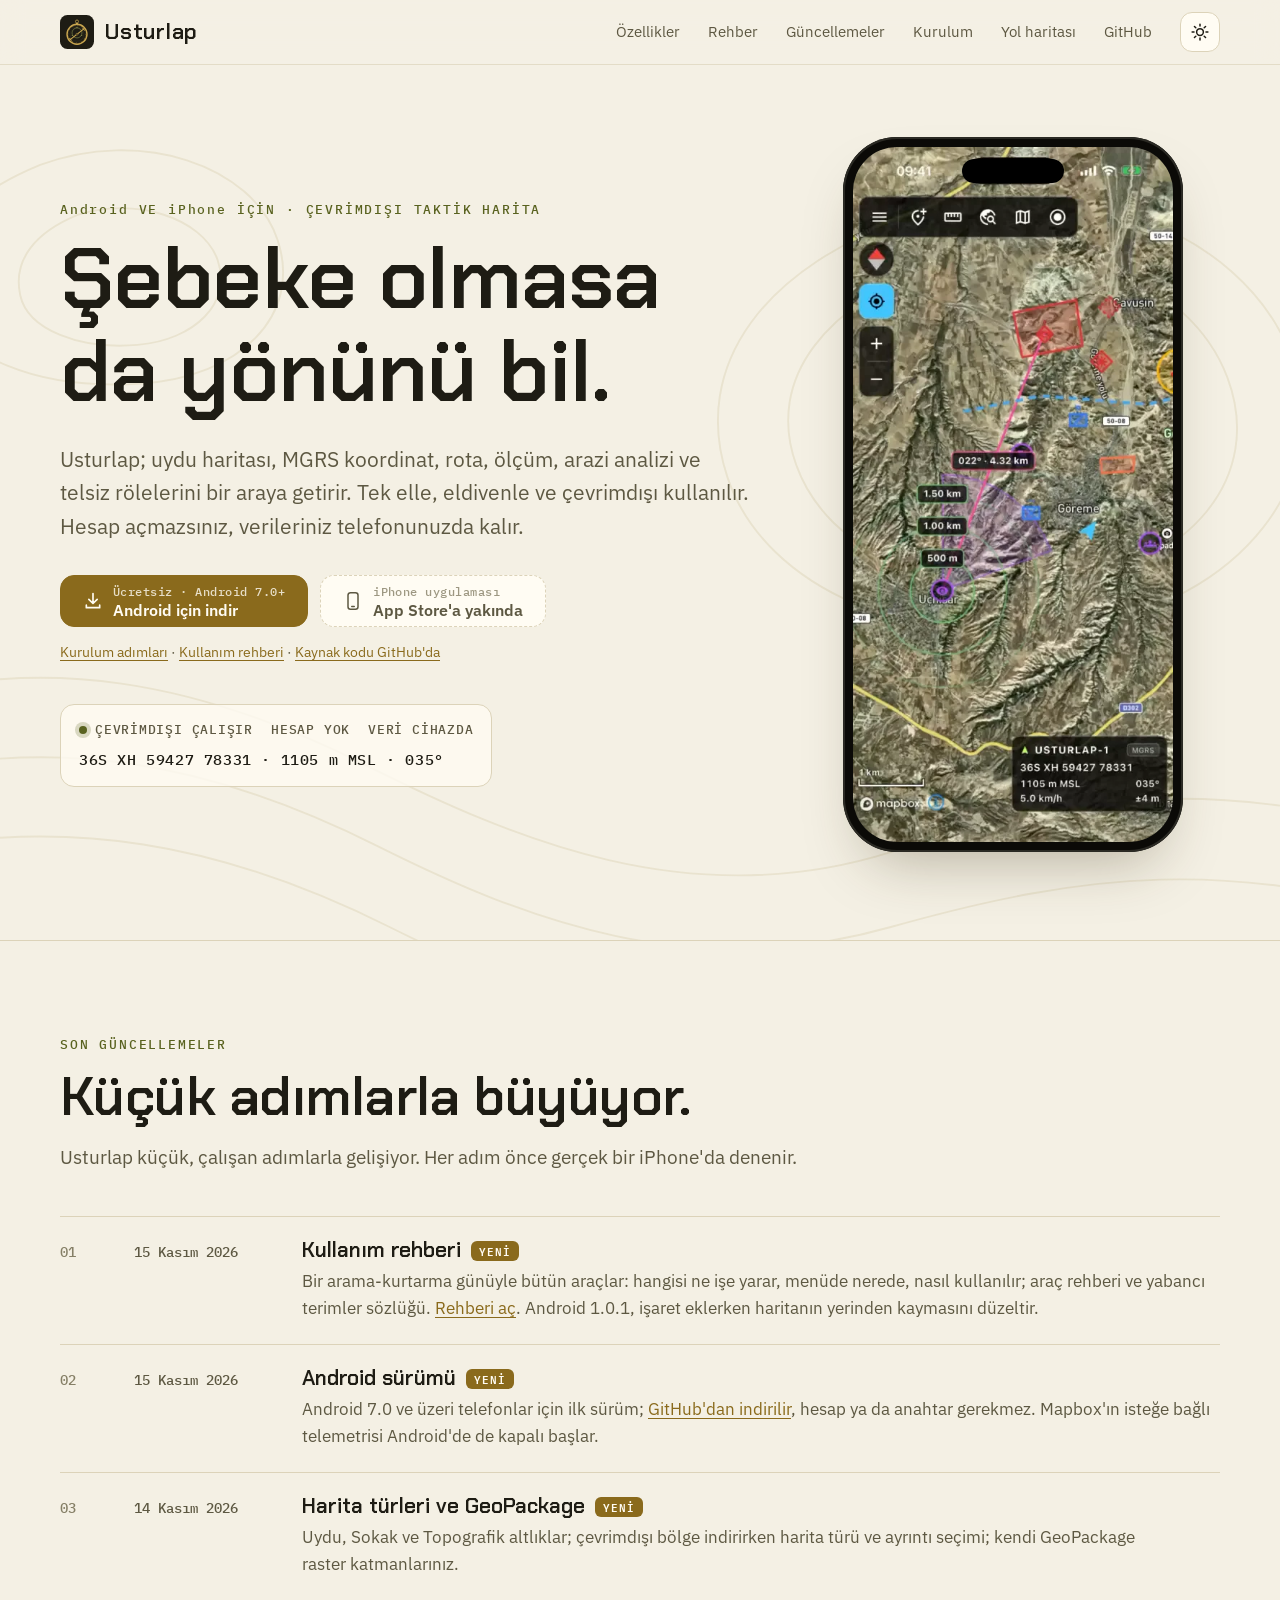
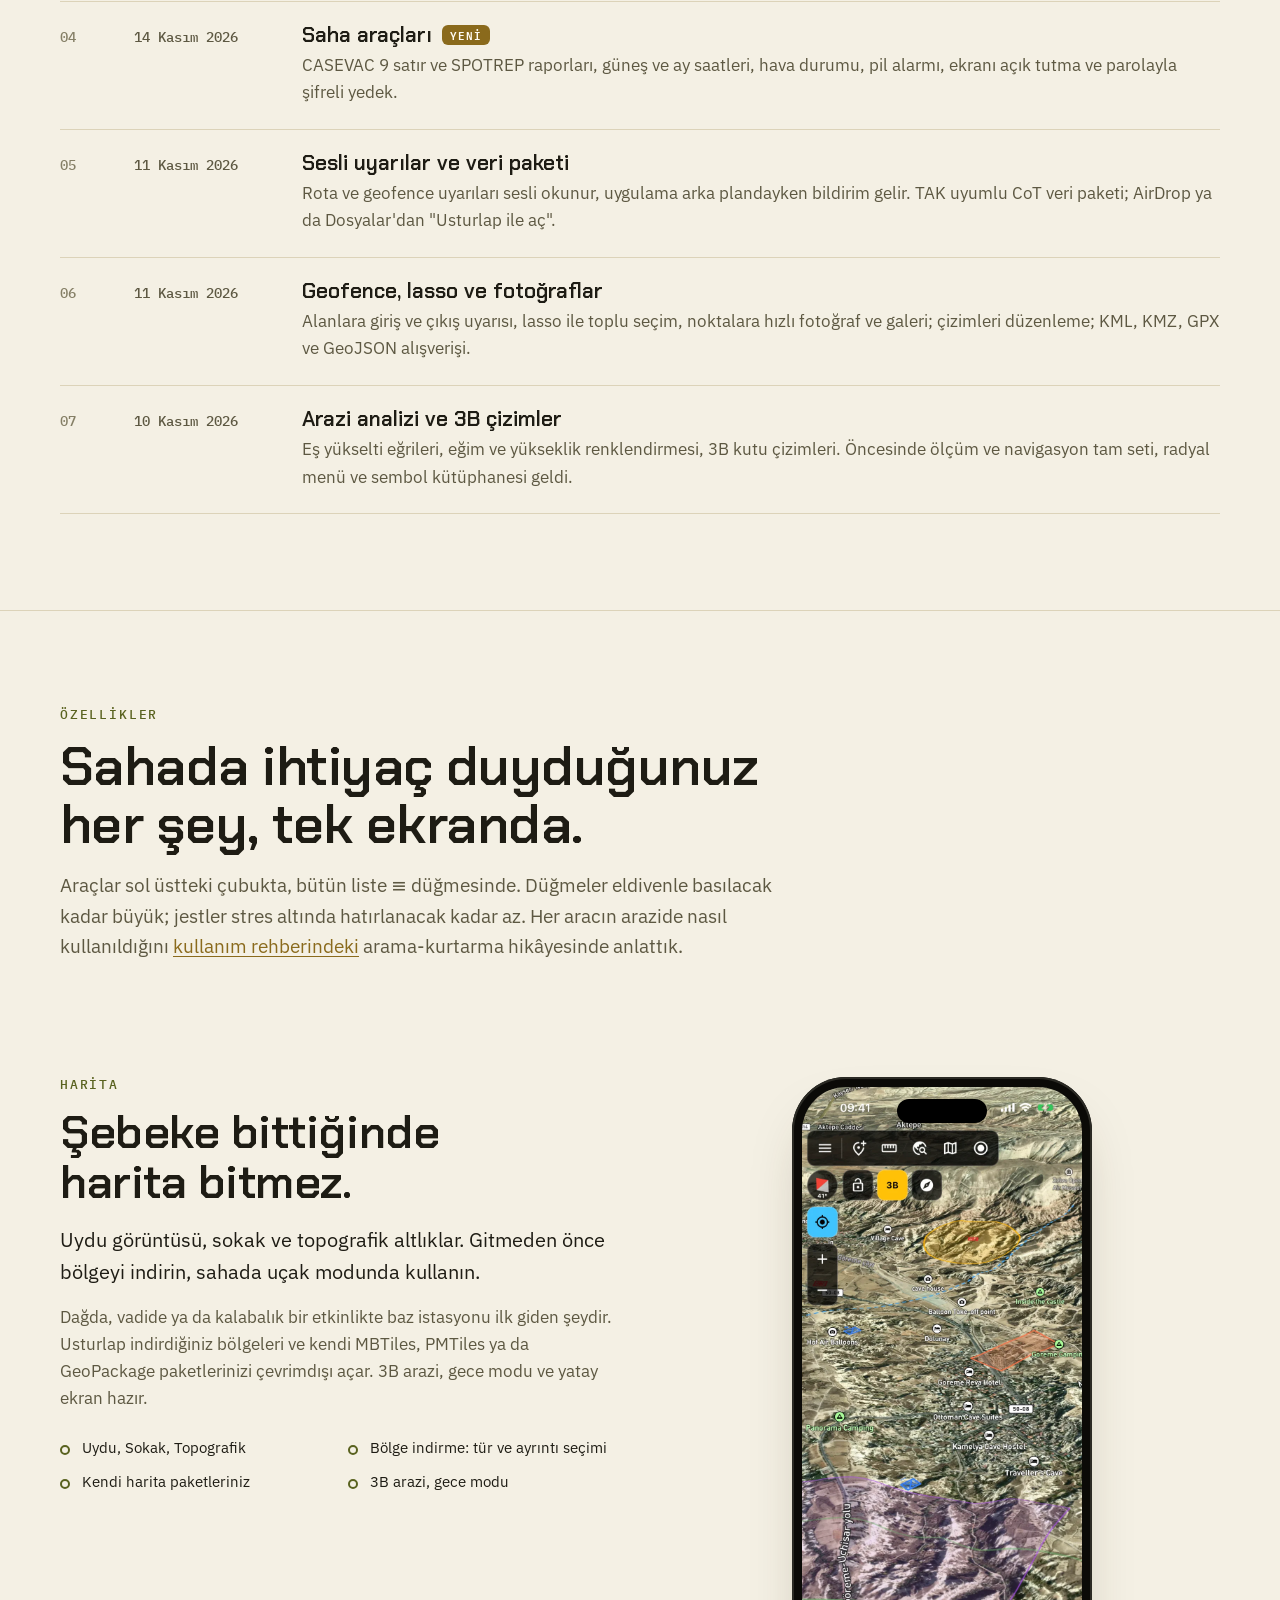
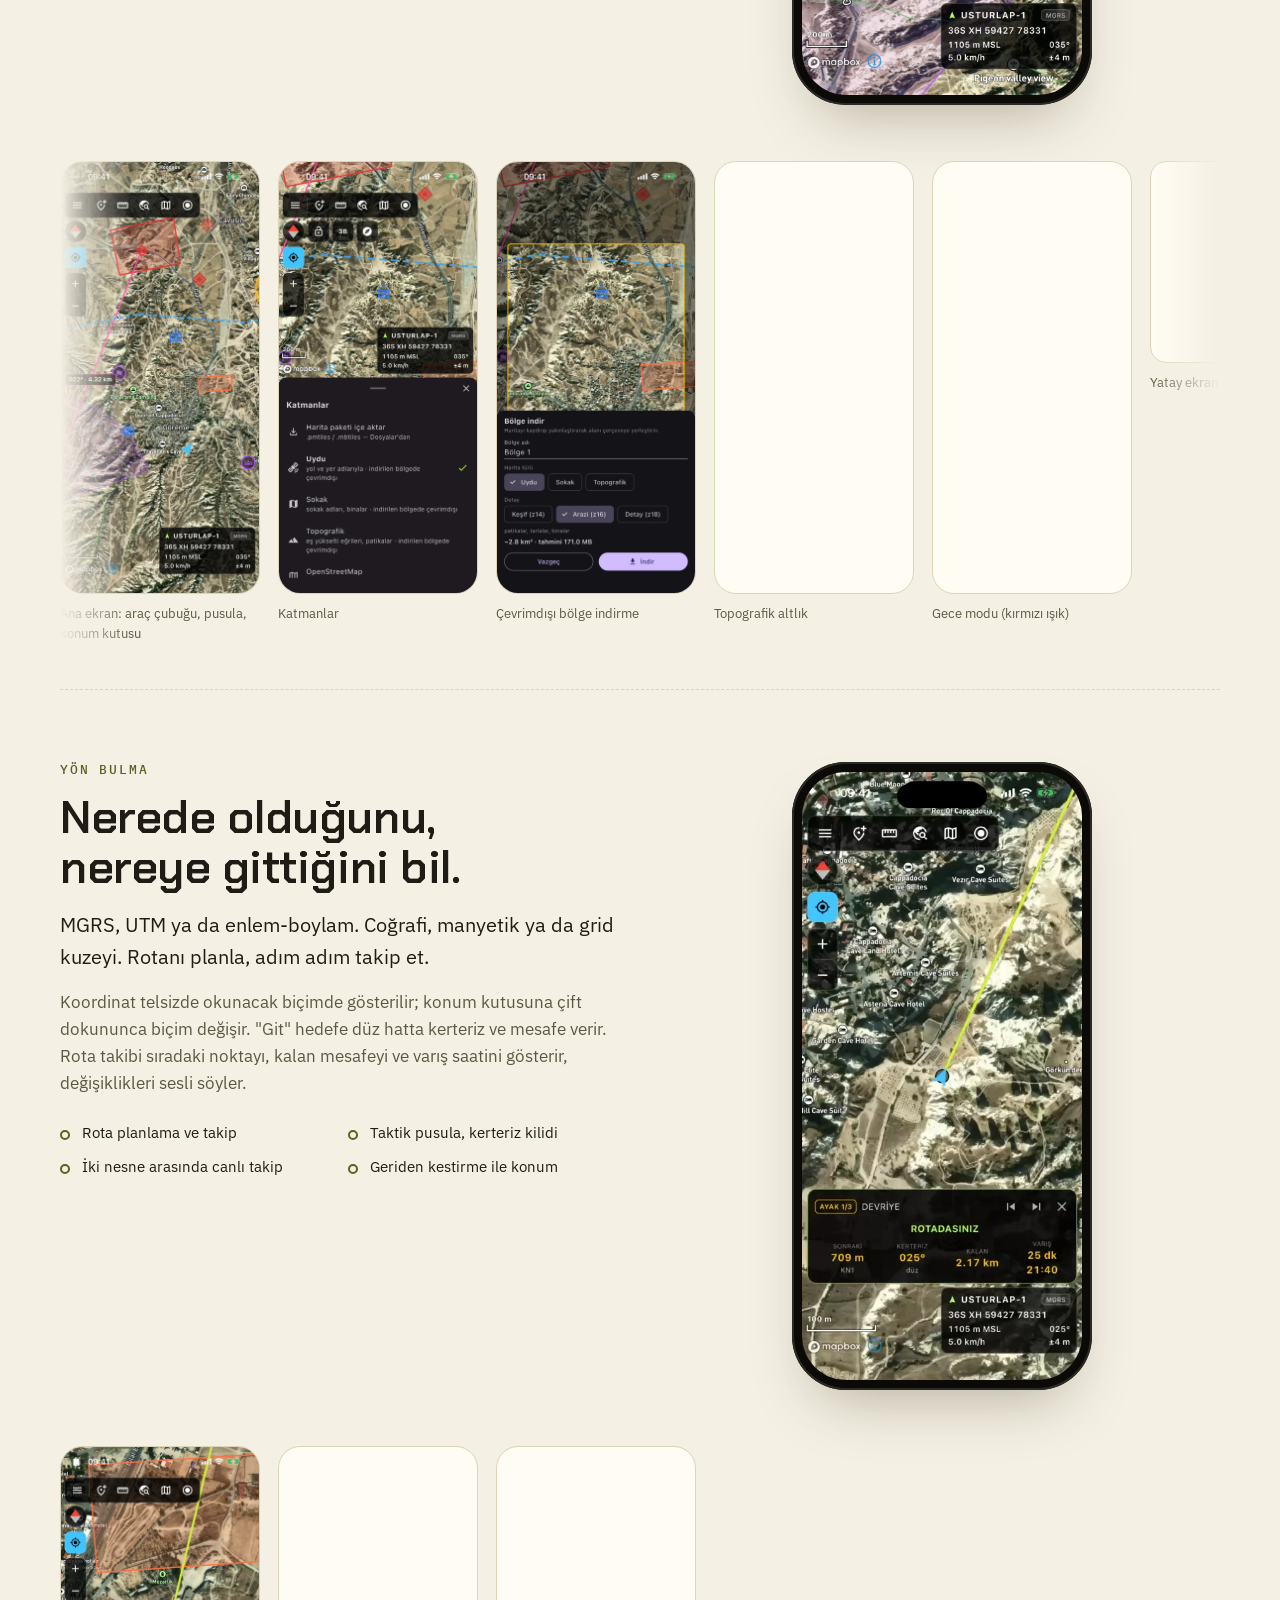
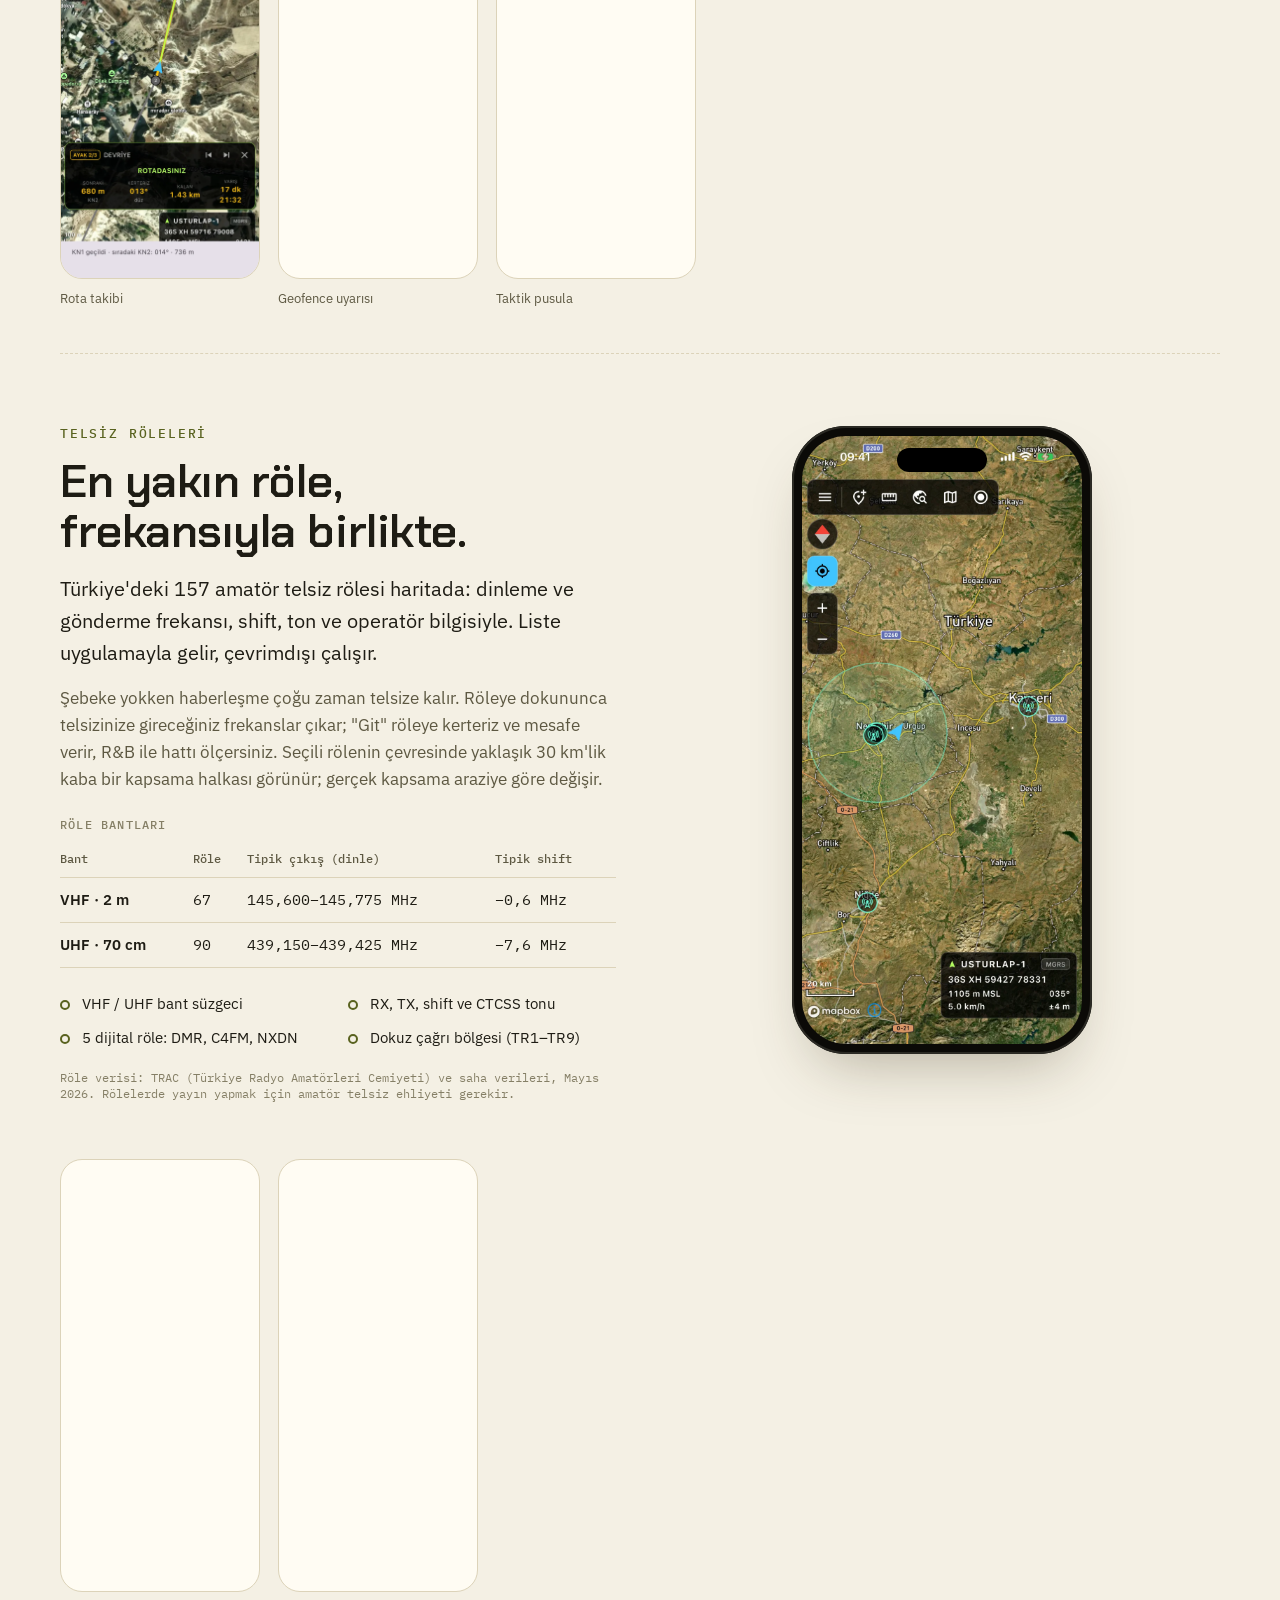
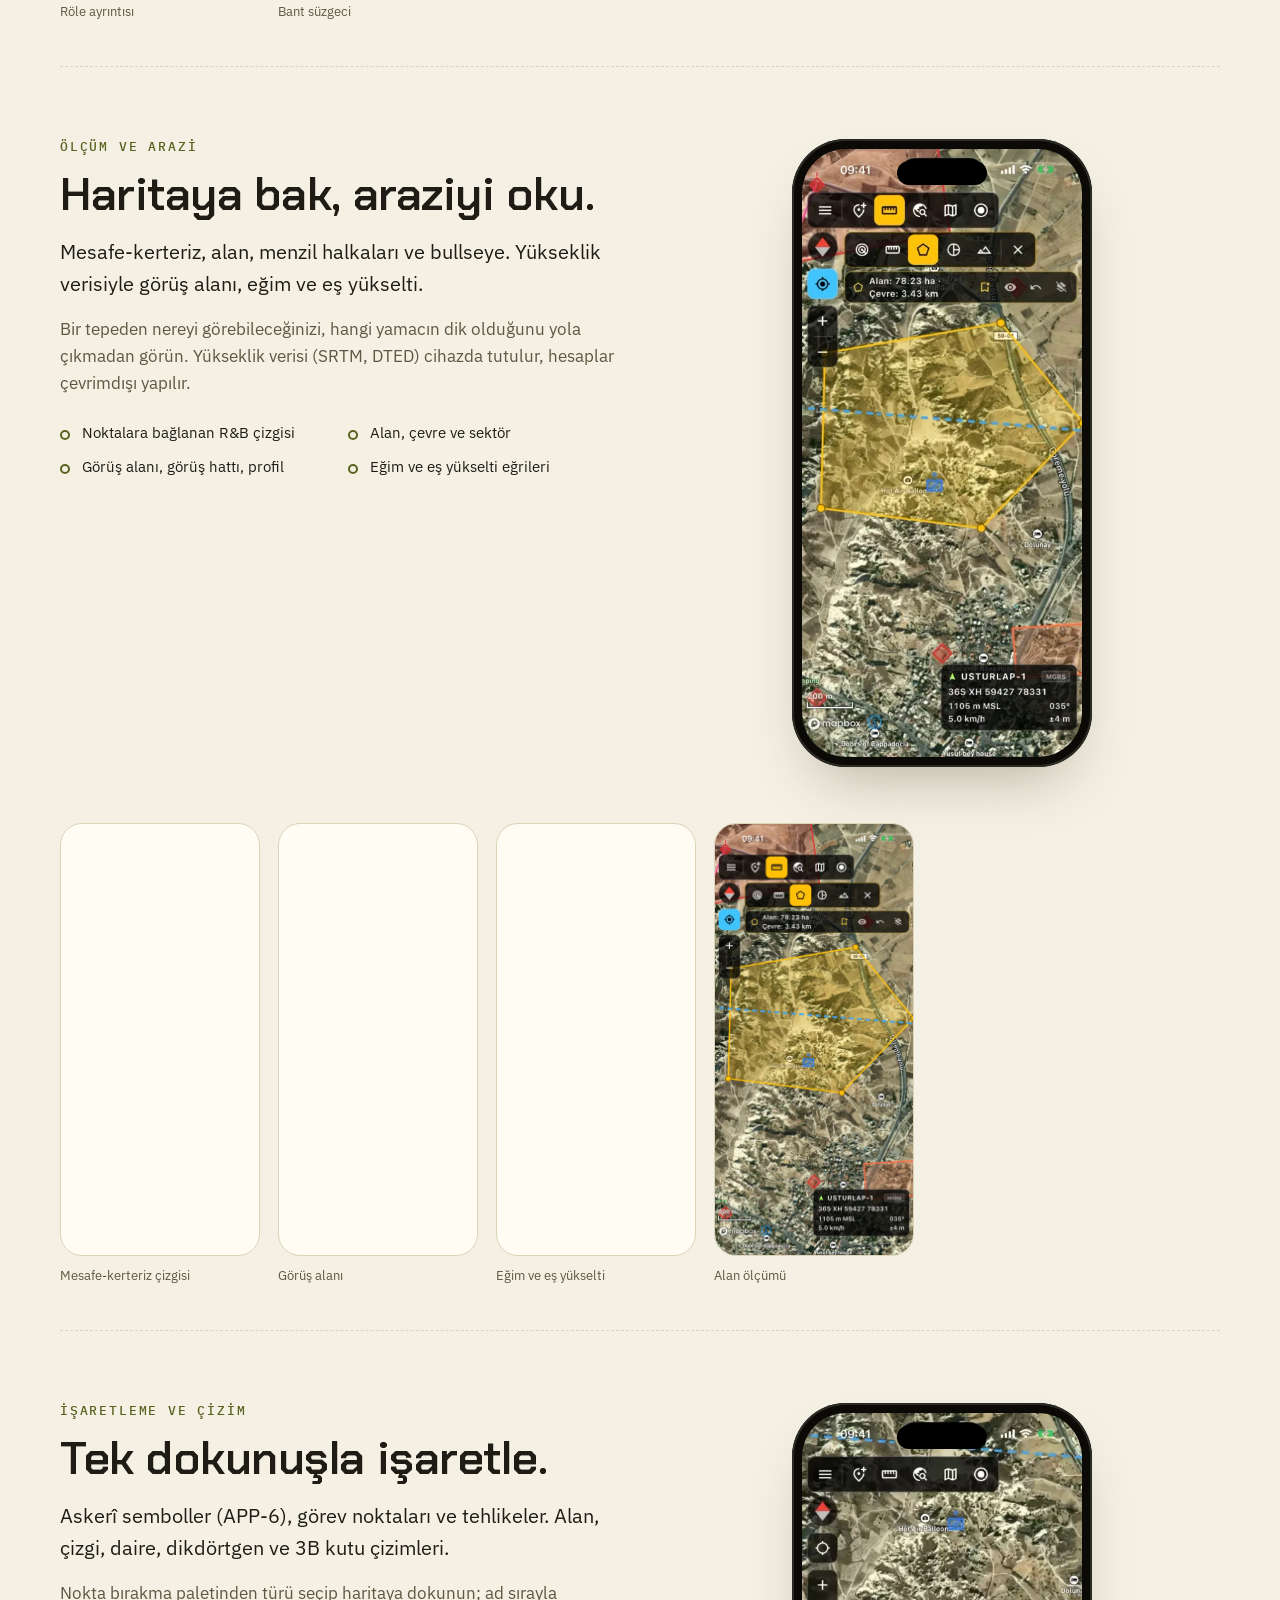
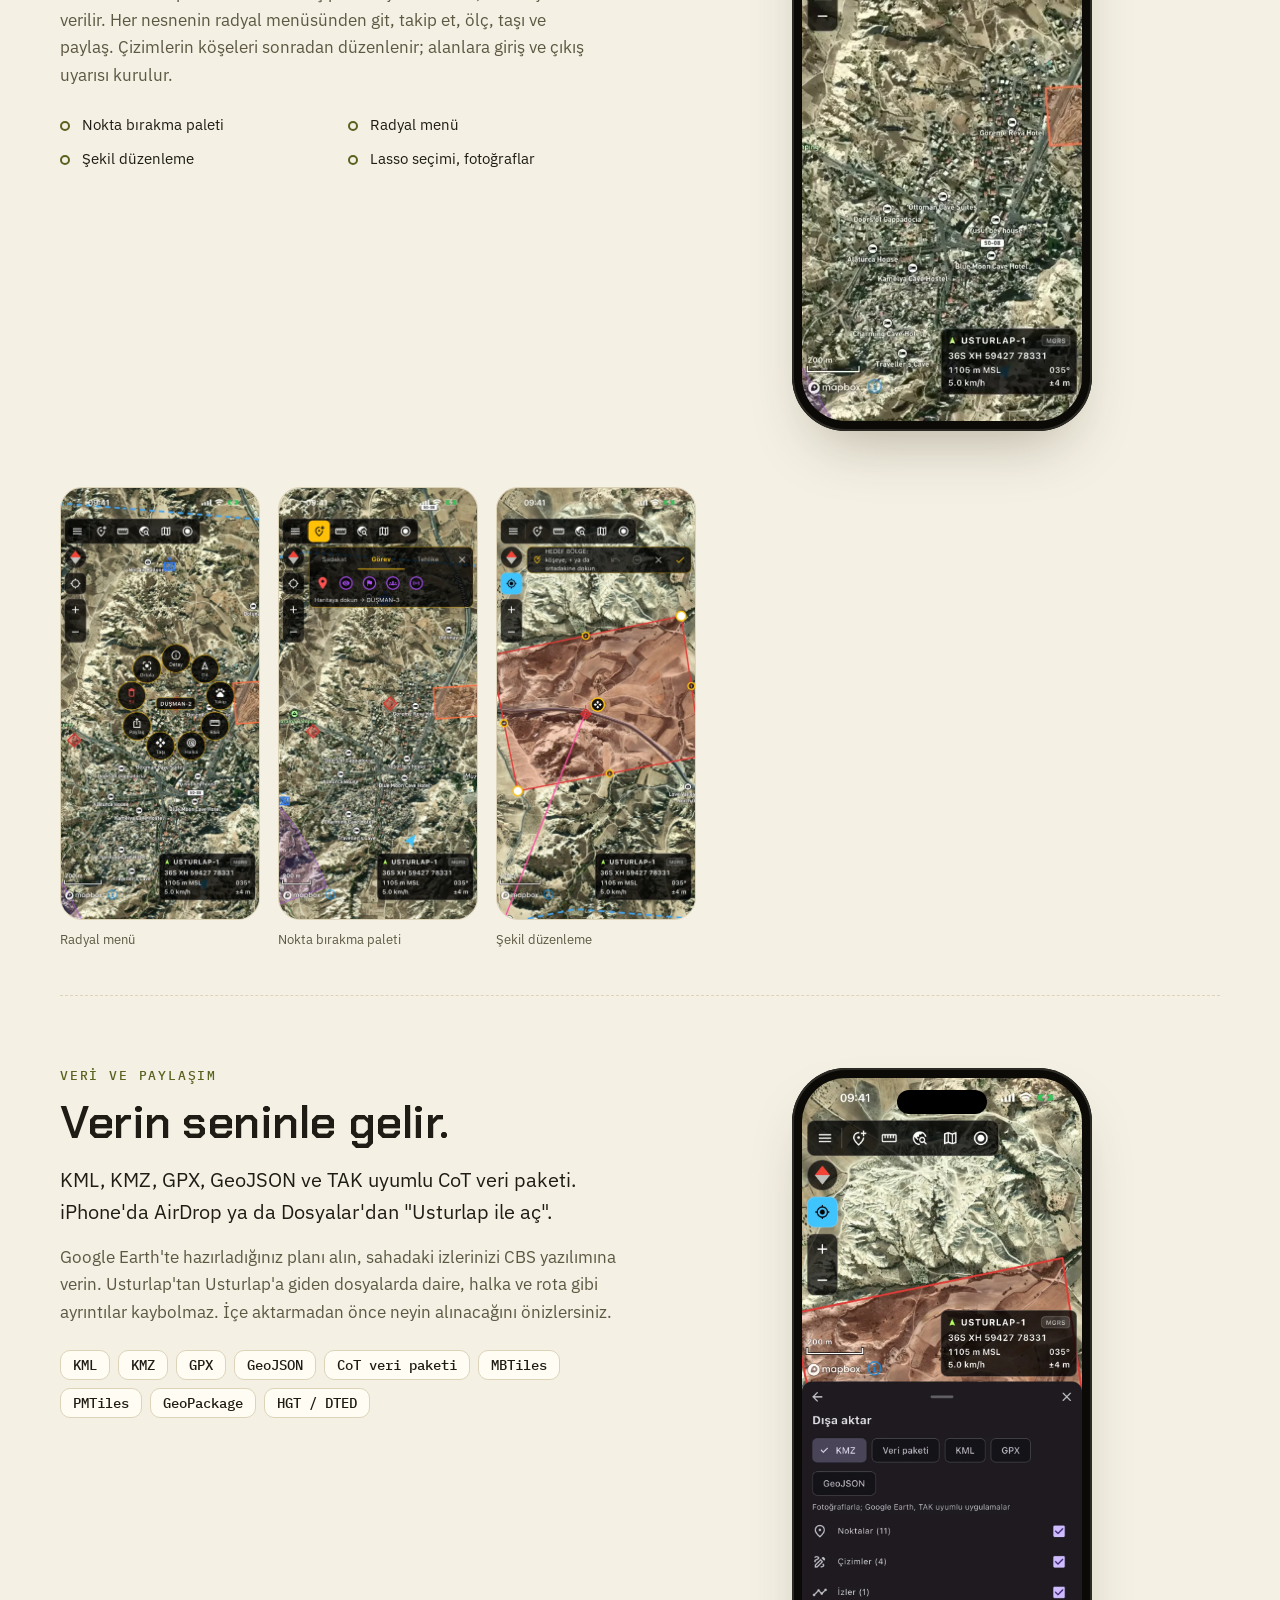
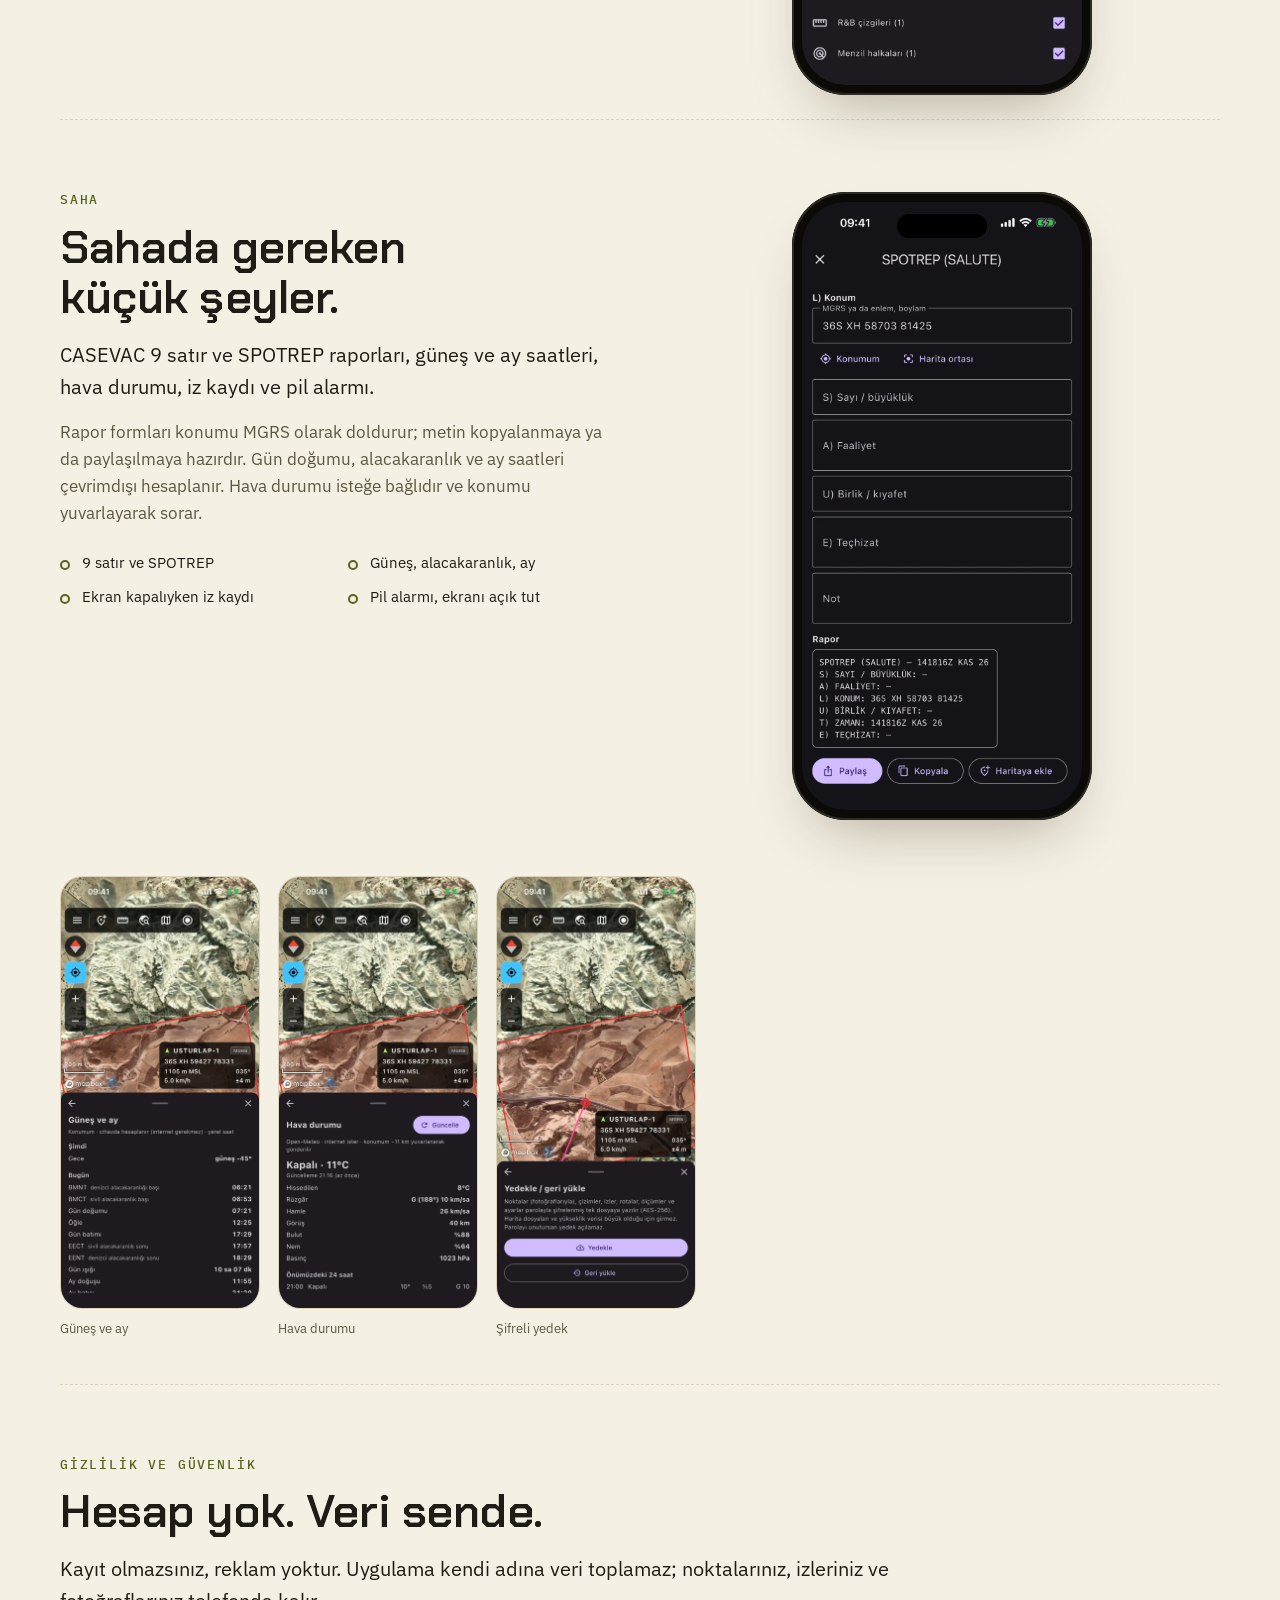
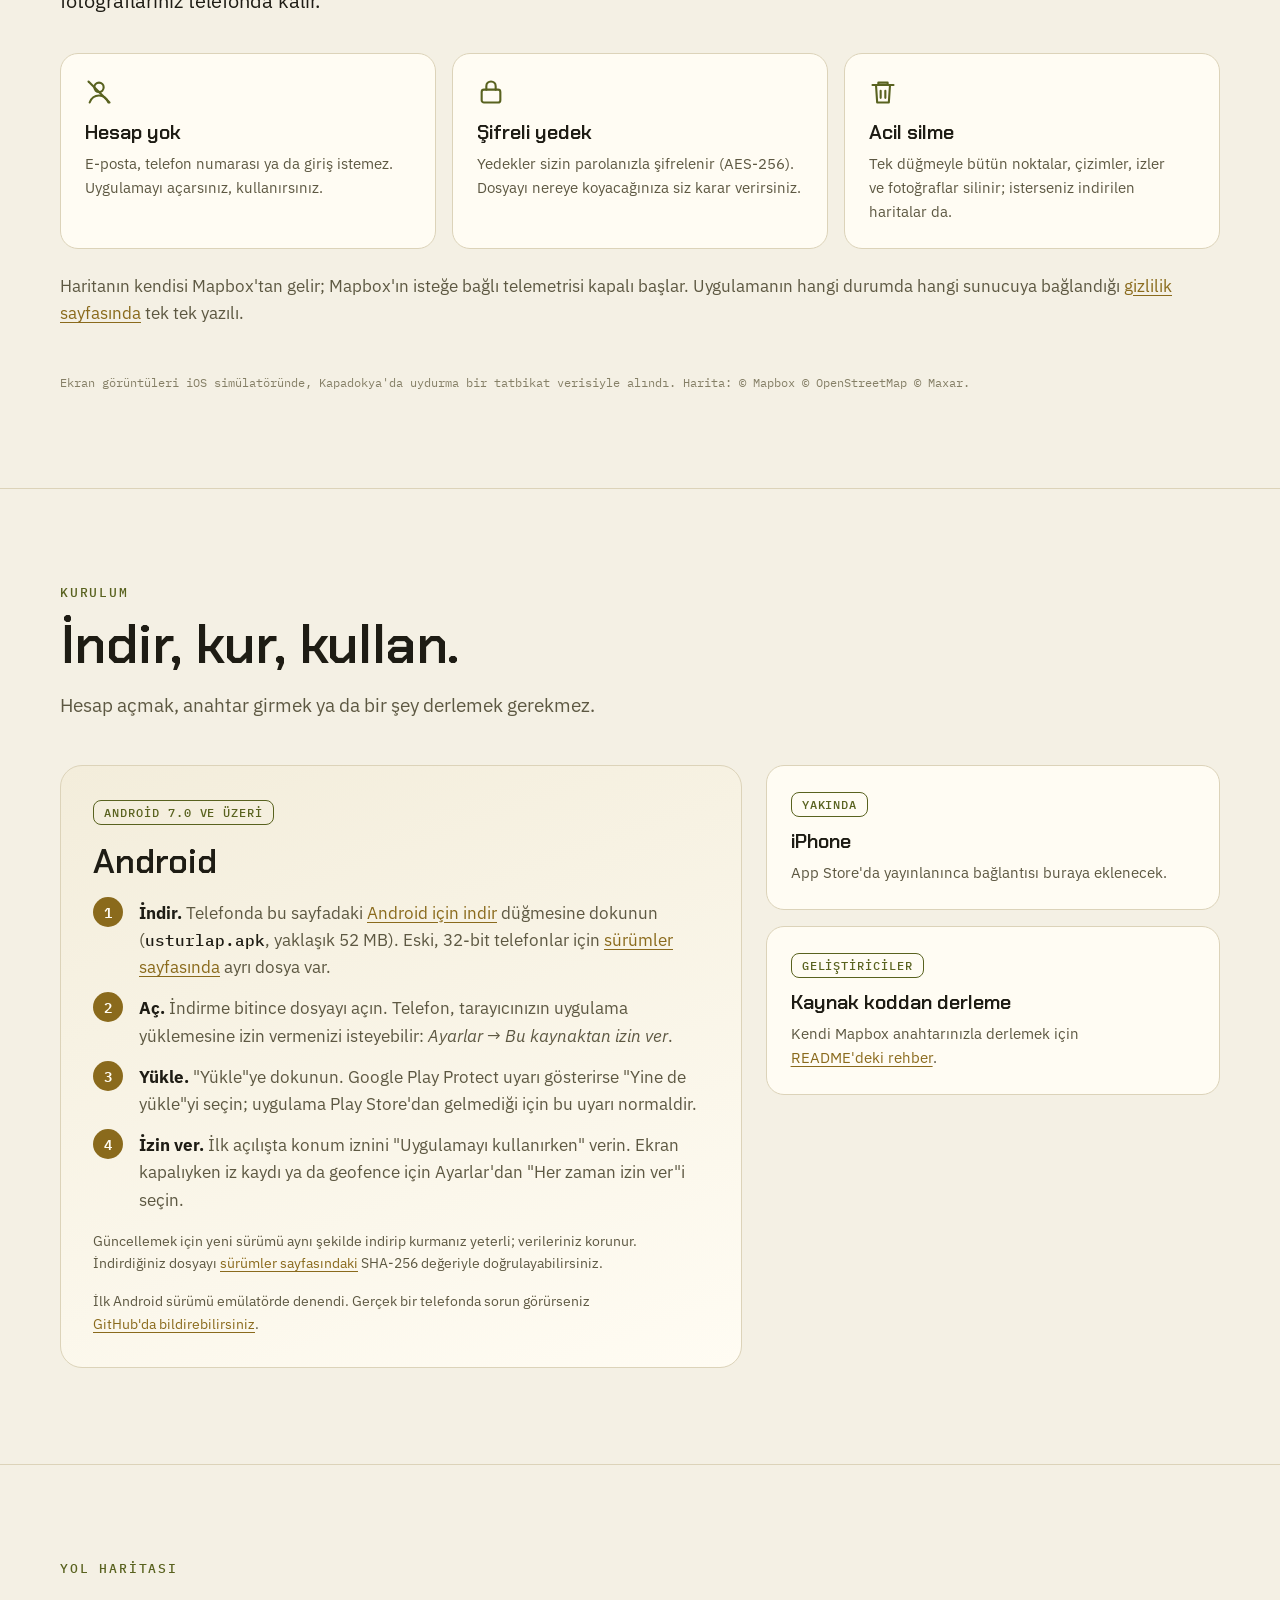
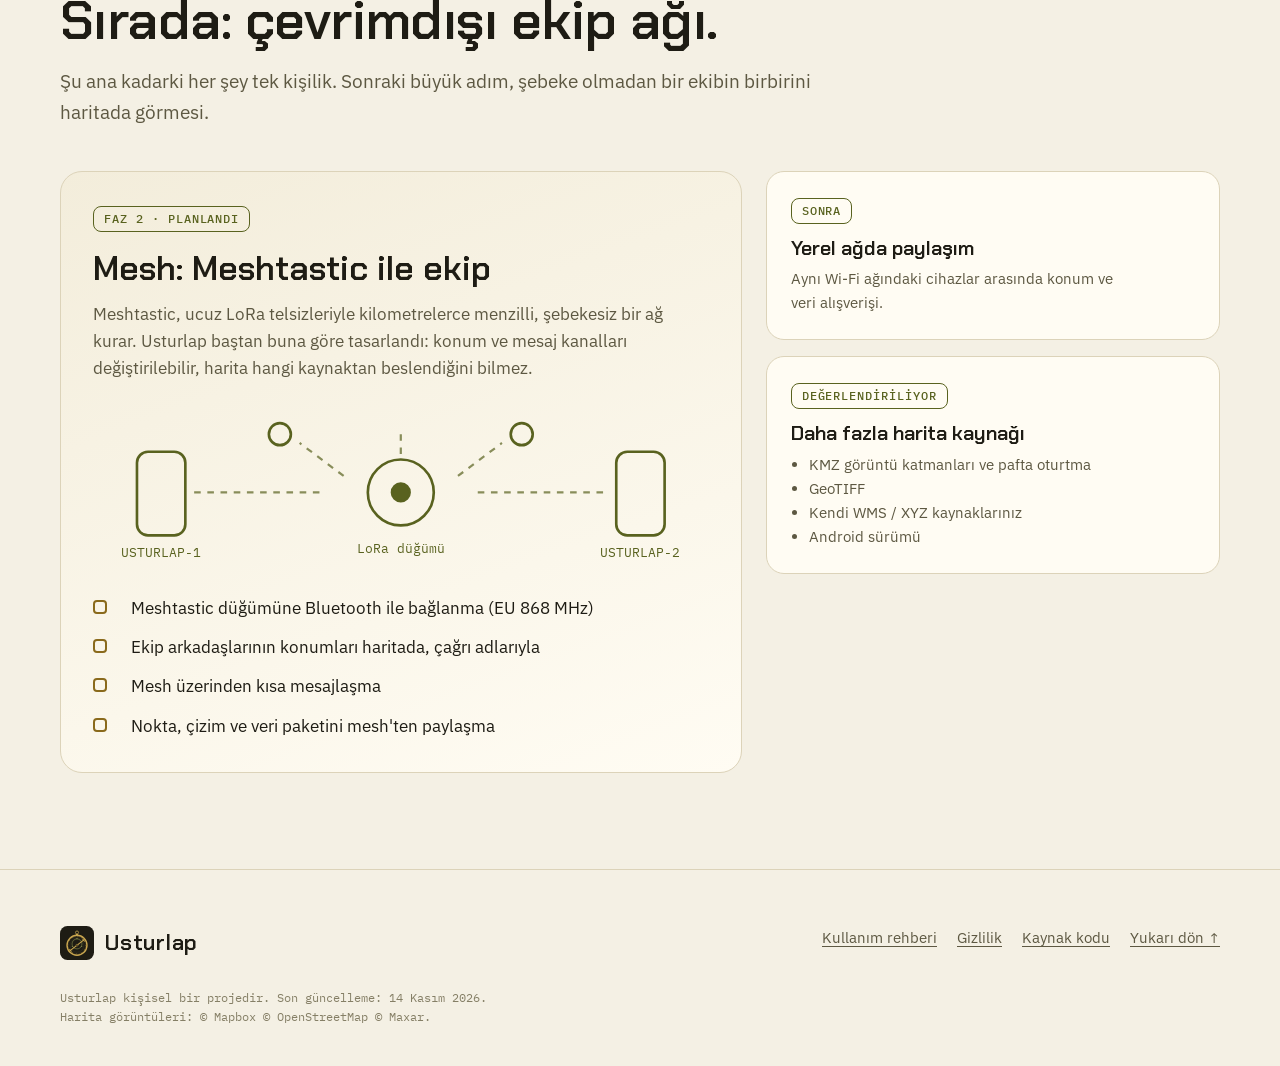
==== commit b80ffe4a: "Site: kullanım rehberi (arama-kurtarma hikâyesi, araç rehberi, sözlük) - website/rehber.html: Kapado" ====
--- a/website/index.html
+++ b/website/index.html
@@ -32,6 +32,7 @@
     </a>
     <nav class="site-nav" aria-label="Ana menü">
       <a href="#ozellikler">Özellikler</a>
+      <a href="rehber.html">Rehber</a>
       <a href="#guncellemeler">Güncellemeler</a>
       <a href="#kurulum">Kurulum</a>
       <a href="#yol-haritasi">Yol haritası</a>
@@ -73,7 +74,7 @@
           <span class="lbl"><small>iPhone uygulaması</small>App Store'a yakında</span>
         </span>
       </div>
-      <p class="cta-note"><a href="#kurulum">Kurulum adımları</a> · <a href="https://github.com/aoyilmaz/usturlap">Kaynak kodu GitHub'da</a></p>
+      <p class="cta-note"><a href="#kurulum">Kurulum adımları</a> · <a href="rehber.html">Kullanım rehberi</a> · <a href="https://github.com/aoyilmaz/usturlap">Kaynak kodu GitHub'da</a></p>
       <div class="status" aria-label="Durum">
         <div class="status-row">
           <span><i class="dot" aria-hidden="true"></i>ÇEVRİMDIŞI ÇALIŞIR</span>
@@ -100,6 +101,13 @@
       <li>
         <time datetime="2026-11-15">15 Kasım 2026</time>
         <div>
+          <h3>Kullanım rehberi <span class="badge">YENİ</span></h3>
+          <p>Bir arama-kurtarma günüyle bütün araçlar: hangisi ne işe yarar, menüde nerede, nasıl kullanılır; araç rehberi ve yabancı terimler sözlüğü. <a href="rehber.html">Rehberi aç</a>. Android 1.0.1, işaret eklerken haritanın yerinden kaymasını düzeltir.</p>
+        </div>
+      </li>
+      <li>
+        <time datetime="2026-11-15">15 Kasım 2026</time>
+        <div>
           <h3>Android sürümü <span class="badge">YENİ</span></h3>
           <p>Android 7.0 ve üzeri telefonlar için ilk sürüm; <a href="#kurulum">GitHub'dan indirilir</a>, hesap ya da anahtar gerekmez. Mapbox'ın isteğe bağlı telemetrisi Android'de de kapalı başlar.</p>
         </div>
@@ -148,7 +156,7 @@
     <div class="section-head">
       <p class="eyebrow">Özellikler</p>
       <h2 id="o-baslik">Sahada ihtiyaç duyduğunuz her şey, tek ekranda.</h2>
-      <p>Araçlar sol üstteki çubukta, bütün liste ≡ düğmesinde. Düğmeler eldivenle basılacak kadar büyük; jestler stres altında hatırlanacak kadar az.</p>
+      <p>Araçlar sol üstteki çubukta, bütün liste ≡ düğmesinde. Düğmeler eldivenle basılacak kadar büyük; jestler stres altında hatırlanacak kadar az. Her aracın arazide nasıl kullanıldığını <a href="rehber.html">kullanım rehberindeki</a> arama-kurtarma hikâyesinde anlattık.</p>
     </div>
 
     <!-- 1. Harita -->
@@ -489,6 +497,7 @@
         Usturlap
       </a>
       <ul class="foot-links">
+        <li><a href="rehber.html">Kullanım rehberi</a></li>
         <li><a href="gizlilik.html">Gizlilik</a></li>
         <li><a href="https://github.com/aoyilmaz/usturlap">Kaynak kodu</a></li>
         <li><a href="#baslik">Yukarı dön ↑</a></li>
--- a/website/assets/css/site.css
+++ b/website/assets/css/site.css
@@ -1022,6 +1022,375 @@
   font-size: 15px;
 }
 
+/* ------------------------------------------------------------ rehber */
+
+.guide-hero {
+  padding: 64px 0 40px;
+  border-bottom: 1px solid var(--line);
+}
+
+.guide-hero h1 {
+  font-size: clamp(36px, 5.6vw, 64px);
+  max-width: 16em;
+}
+
+.guide-hero .lead {
+  margin-top: 20px;
+  max-width: 44em;
+  font-size: clamp(17px, 1.8vw, 19px);
+  color: var(--muted);
+}
+
+.guide-parts {
+  display: grid;
+  grid-template-columns: repeat(3, minmax(0, 1fr));
+  gap: 12px;
+  margin: 28px 0 18px;
+}
+
+.guide-parts a {
+  display: grid;
+  gap: 4px;
+  padding: 16px 18px;
+  border: 1px solid var(--line);
+  border-radius: 14px;
+  background: var(--surface);
+  color: var(--ink);
+  text-decoration: none;
+}
+
+.guide-parts a:hover {
+  border-color: var(--gold);
+}
+
+.guide-parts strong {
+  font: 600 17px/1.2 var(--f-display);
+}
+
+.guide-parts span {
+  font-size: 14px;
+  color: var(--muted);
+}
+
+.guide {
+  display: grid;
+  grid-template-columns: 220px minmax(0, 1fr);
+  gap: 48px;
+  align-items: start;
+  padding: 40px 0 96px;
+}
+
+.toc {
+  position: sticky;
+  top: 84px;
+  max-height: calc(100vh - 100px);
+  overflow: auto;
+  font-size: 14px;
+}
+
+.toc a {
+  display: block;
+  padding: 5px 0 5px 12px;
+  border-left: 2px solid var(--line);
+  color: var(--muted);
+  text-decoration: none;
+}
+
+.toc a:hover {
+  color: var(--ink);
+  border-left-color: var(--gold);
+}
+
+.toc-h {
+  margin: 18px 0 6px;
+  font: 500 12px/1.3 var(--f-mono);
+  letter-spacing: 0.1em;
+  text-transform: uppercase;
+  color: var(--khaki);
+}
+
+.toc-h:first-child {
+  margin-top: 0;
+}
+
+.guide-body [id] {
+  scroll-margin-top: 84px;
+}
+
+.part + .part {
+  margin-top: 64px;
+  padding-top: 56px;
+  border-top: 1px solid var(--line);
+}
+
+.part > h2 {
+  font-size: clamp(30px, 3.6vw, 42px);
+}
+
+.part-intro {
+  margin-top: 14px;
+  max-width: 46em;
+  color: var(--muted);
+  font-size: 17px;
+}
+
+.chapter {
+  display: grid;
+  grid-template-columns: minmax(0, 1fr) 210px;
+  gap: 36px;
+  padding: 40px 0;
+  border-bottom: 1px dashed var(--line);
+}
+
+.chapter:last-child {
+  border-bottom: 0;
+}
+
+.chapter h3 {
+  font-size: clamp(24px, 2.6vw, 30px);
+}
+
+.when {
+  margin-bottom: 10px;
+  font: 500 12px/1.4 var(--f-mono);
+  letter-spacing: 0.06em;
+  color: var(--gold);
+}
+
+.story > p:not(.when) {
+  margin-top: 14px;
+}
+
+.moral {
+  padding: 14px 18px;
+  border-radius: 12px;
+  background: var(--surface-2);
+  font-style: italic;
+}
+
+.tool {
+  margin-top: 16px;
+  padding: 16px 18px;
+  border: 1px solid var(--line);
+  border-left: 3px solid var(--khaki);
+  border-radius: 12px;
+  background: var(--surface);
+  font-size: 15px;
+}
+
+.tool h4 {
+  margin: 0;
+  font: 600 16px/1.3 var(--f-display);
+}
+
+.tool p,
+.tool ol {
+  margin: 8px 0 0;
+  color: var(--muted);
+}
+
+.tool ol {
+  padding-left: 20px;
+}
+
+.tool li + li {
+  margin-top: 4px;
+}
+
+.path {
+  font: 500 13px/1.9 var(--f-mono);
+}
+
+.path b,
+.part-intro b,
+.screen-keys b,
+.tools b {
+  padding: 1px 6px;
+  border: 1px solid var(--line);
+  border-radius: 6px;
+  background: var(--surface-2);
+  color: var(--ink);
+  font: 500 0.92em/1.4 var(--f-mono);
+  white-space: nowrap;
+}
+
+a.term {
+  color: inherit;
+  text-decoration: underline dotted var(--khaki);
+  text-decoration-thickness: 2px;
+  text-underline-offset: 3px;
+}
+
+a.term:hover {
+  color: var(--gold);
+}
+
+.chapter-media {
+  display: grid;
+  gap: 18px;
+  align-content: start;
+}
+
+.chapter-media figure,
+.screen-map figure {
+  margin: 0;
+}
+
+.chapter-media figcaption {
+  margin-top: 8px;
+  text-align: center;
+  font-size: 13px;
+  color: var(--muted);
+}
+
+.screen-map {
+  display: grid;
+  grid-template-columns: 220px minmax(0, 1fr);
+  gap: 36px;
+  margin-top: 28px;
+  align-items: start;
+}
+
+.screen-keys {
+  margin: 0;
+}
+
+.screen-keys dt {
+  margin-top: 16px;
+  font: 600 16px/1.3 var(--f-display);
+}
+
+.screen-keys dt:first-child {
+  margin-top: 0;
+}
+
+.screen-keys dd {
+  margin: 4px 0 0;
+  color: var(--muted);
+  font-size: 15px;
+}
+
+.tools-h,
+.gloss-h {
+  margin-top: 36px;
+  font-size: 20px;
+  color: var(--khaki);
+}
+
+table.tools {
+  width: 100%;
+  margin-top: 12px;
+  border-collapse: collapse;
+  font-size: 15px;
+}
+
+table.tools th,
+table.tools td {
+  padding: 11px 12px 11px 0;
+  border-bottom: 1px solid var(--line);
+  text-align: left;
+  vertical-align: top;
+}
+
+table.tools thead th {
+  font: 500 12px/1.3 var(--f-mono);
+  color: var(--soft);
+  letter-spacing: 0.04em;
+}
+
+table.tools tbody th {
+  width: 22%;
+  font-weight: 600;
+  color: var(--ink);
+}
+
+table.tools td:nth-child(2) {
+  width: 24%;
+  font: 400 13px/1.5 var(--f-mono);
+  color: var(--muted);
+}
+
+table.tools td:last-child {
+  color: var(--muted);
+}
+
+.glossary {
+  margin: 8px 0 0;
+}
+
+.glossary dt {
+  margin-top: 22px;
+  font: 600 18px/1.3 var(--f-display);
+  color: var(--ink);
+}
+
+.glossary dt span {
+  margin-left: 8px;
+  font: 400 13px/1.3 var(--f-mono);
+  color: var(--soft);
+}
+
+.glossary dd {
+  margin: 6px 0 0;
+  max-width: 46em;
+  color: var(--muted);
+}
+
+.glossary code {
+  font: 500 0.92em var(--f-mono);
+  color: var(--ink);
+}
+
+.glossary dt:target {
+  color: var(--gold);
+}
+
+@media (max-width: 960px) {
+  .guide {
+    grid-template-columns: minmax(0, 1fr);
+    gap: 28px;
+  }
+
+  .toc {
+    position: static;
+    max-height: none;
+    padding: 16px 18px;
+    border: 1px solid var(--line);
+    border-radius: 14px;
+    background: var(--surface);
+    columns: 2;
+  }
+
+  .toc-h {
+    break-after: avoid;
+  }
+
+  .guide-parts,
+  .screen-map {
+    grid-template-columns: minmax(0, 1fr);
+  }
+
+  .screen-map figure {
+    max-width: 240px;
+  }
+}
+
+@media (max-width: 760px) {
+  .chapter {
+    grid-template-columns: minmax(0, 1fr);
+    gap: 24px;
+  }
+
+  .chapter-media {
+    grid-template-columns: repeat(2, minmax(0, 1fr));
+  }
+
+  table.tools tbody th,
+  table.tools td:nth-child(2) {
+    width: auto;
+  }
+}
+
 /* ------------------------------------------------------------ alt bilgi */
 
 .site-foot {
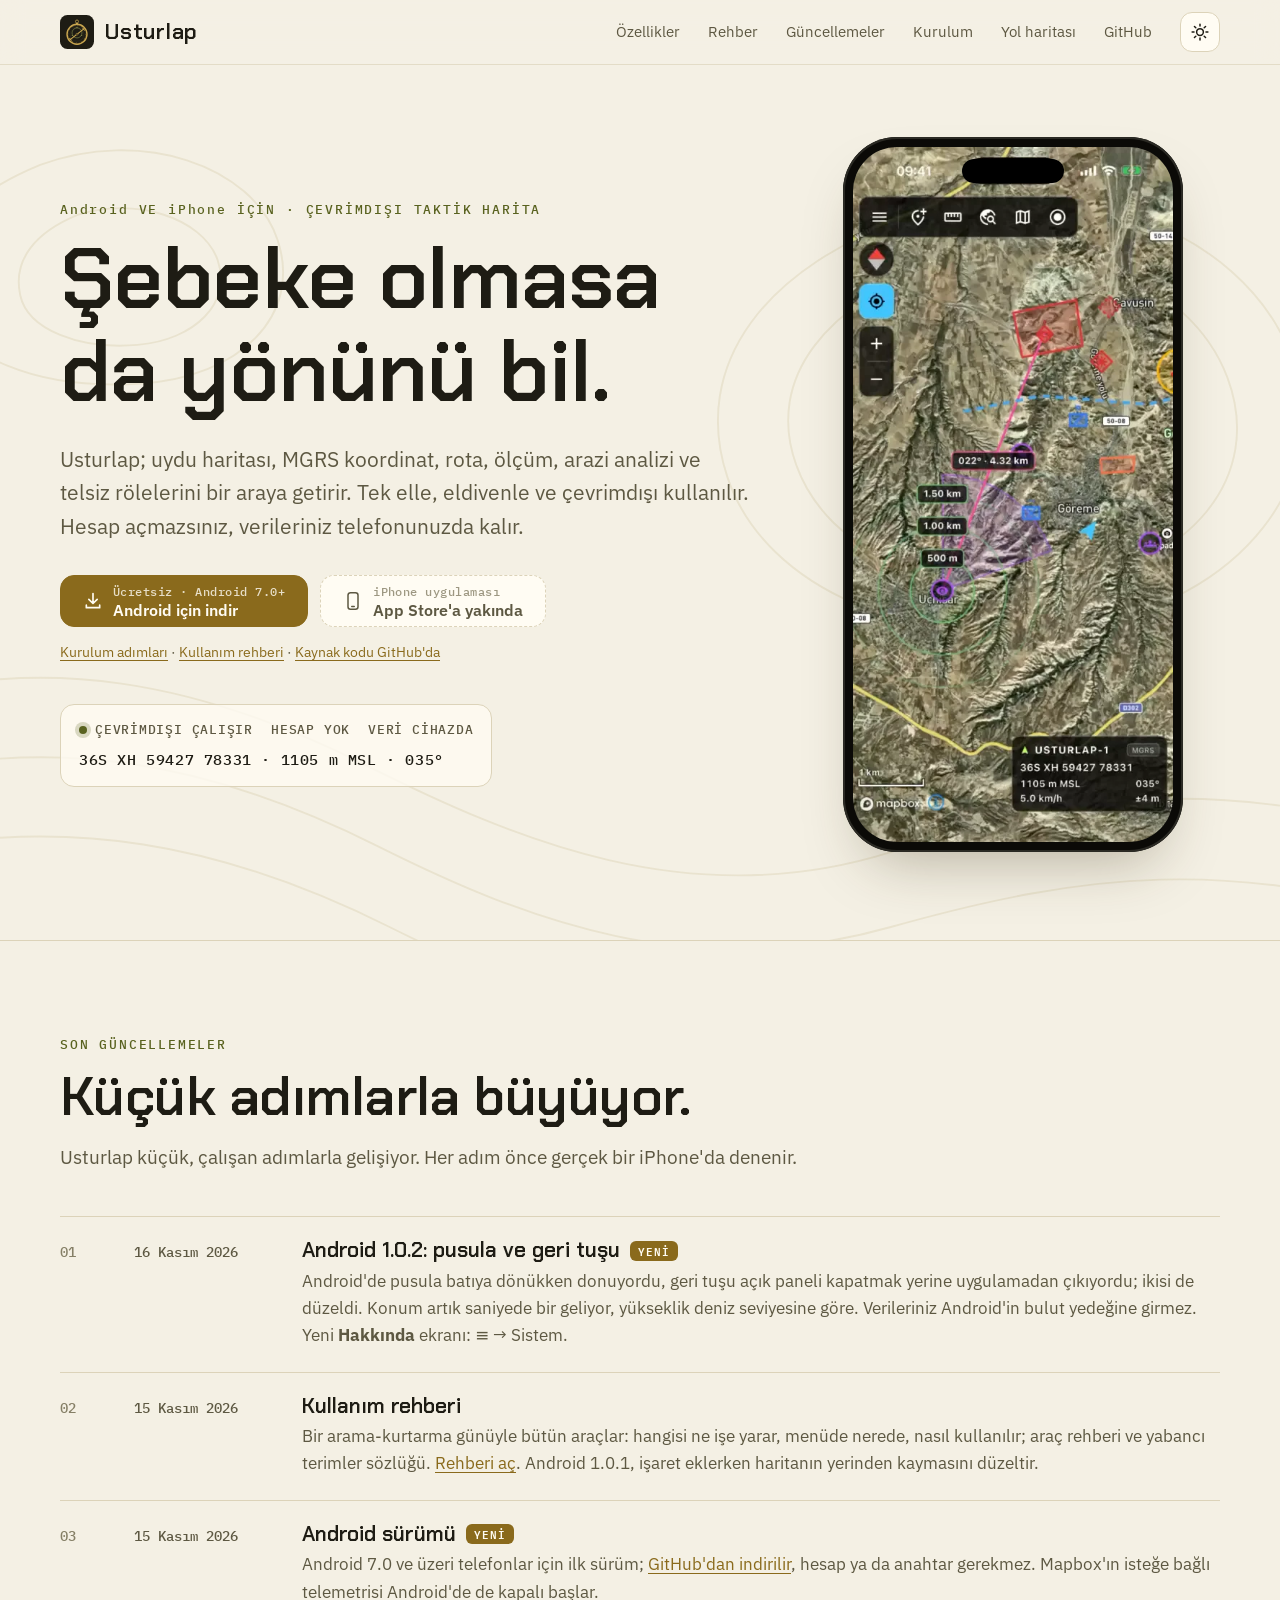
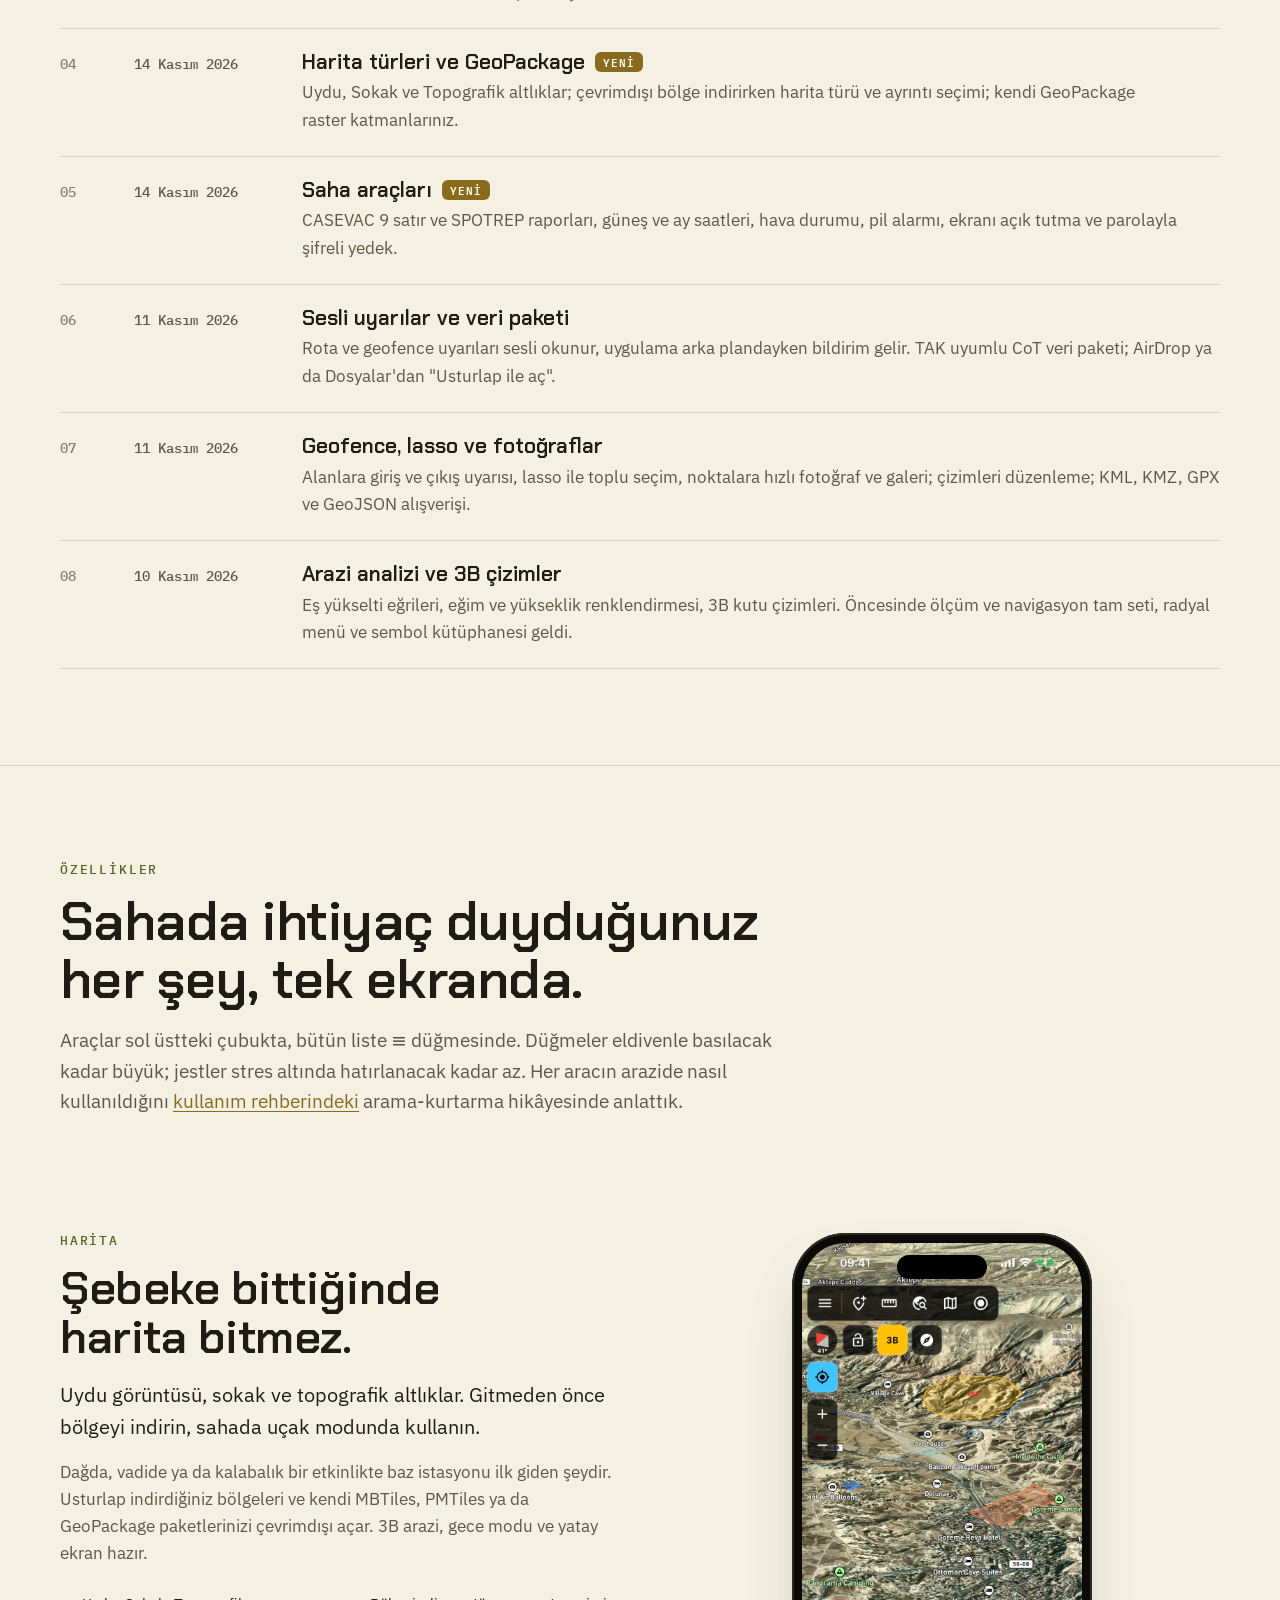
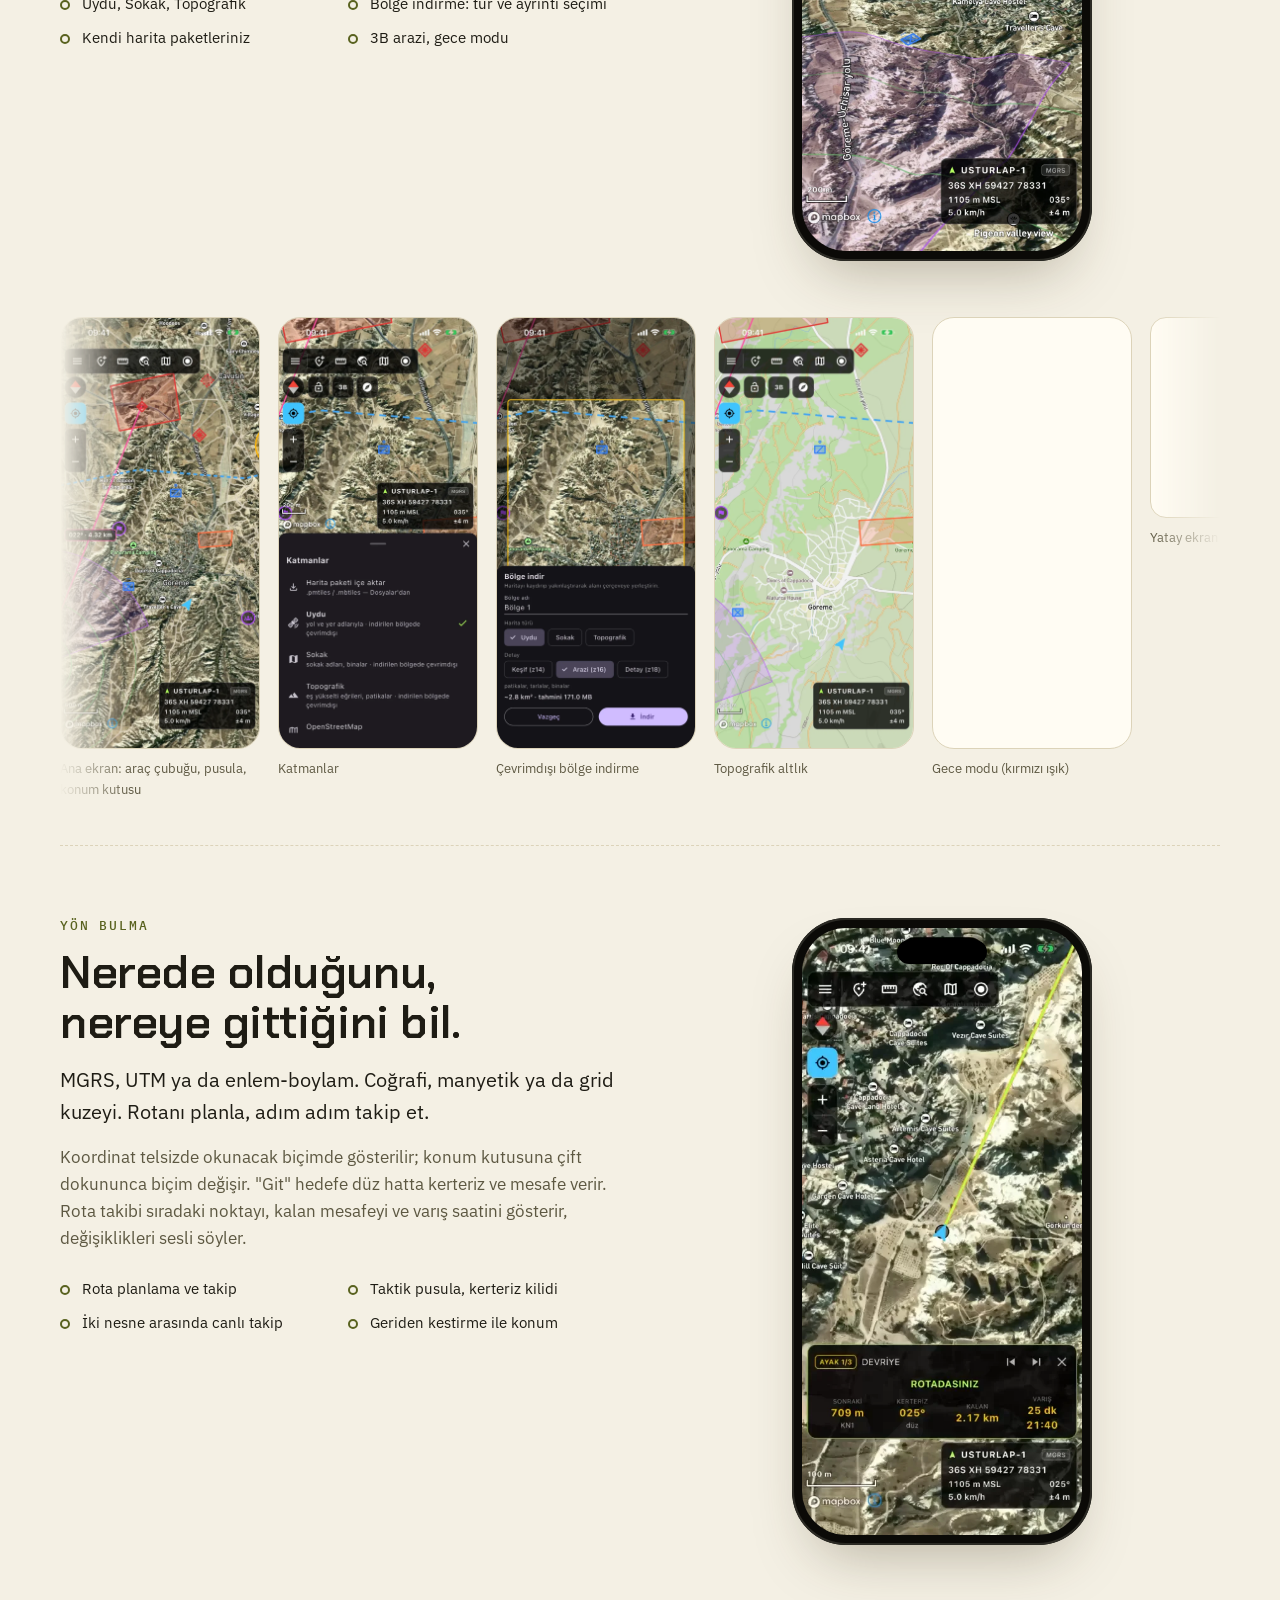
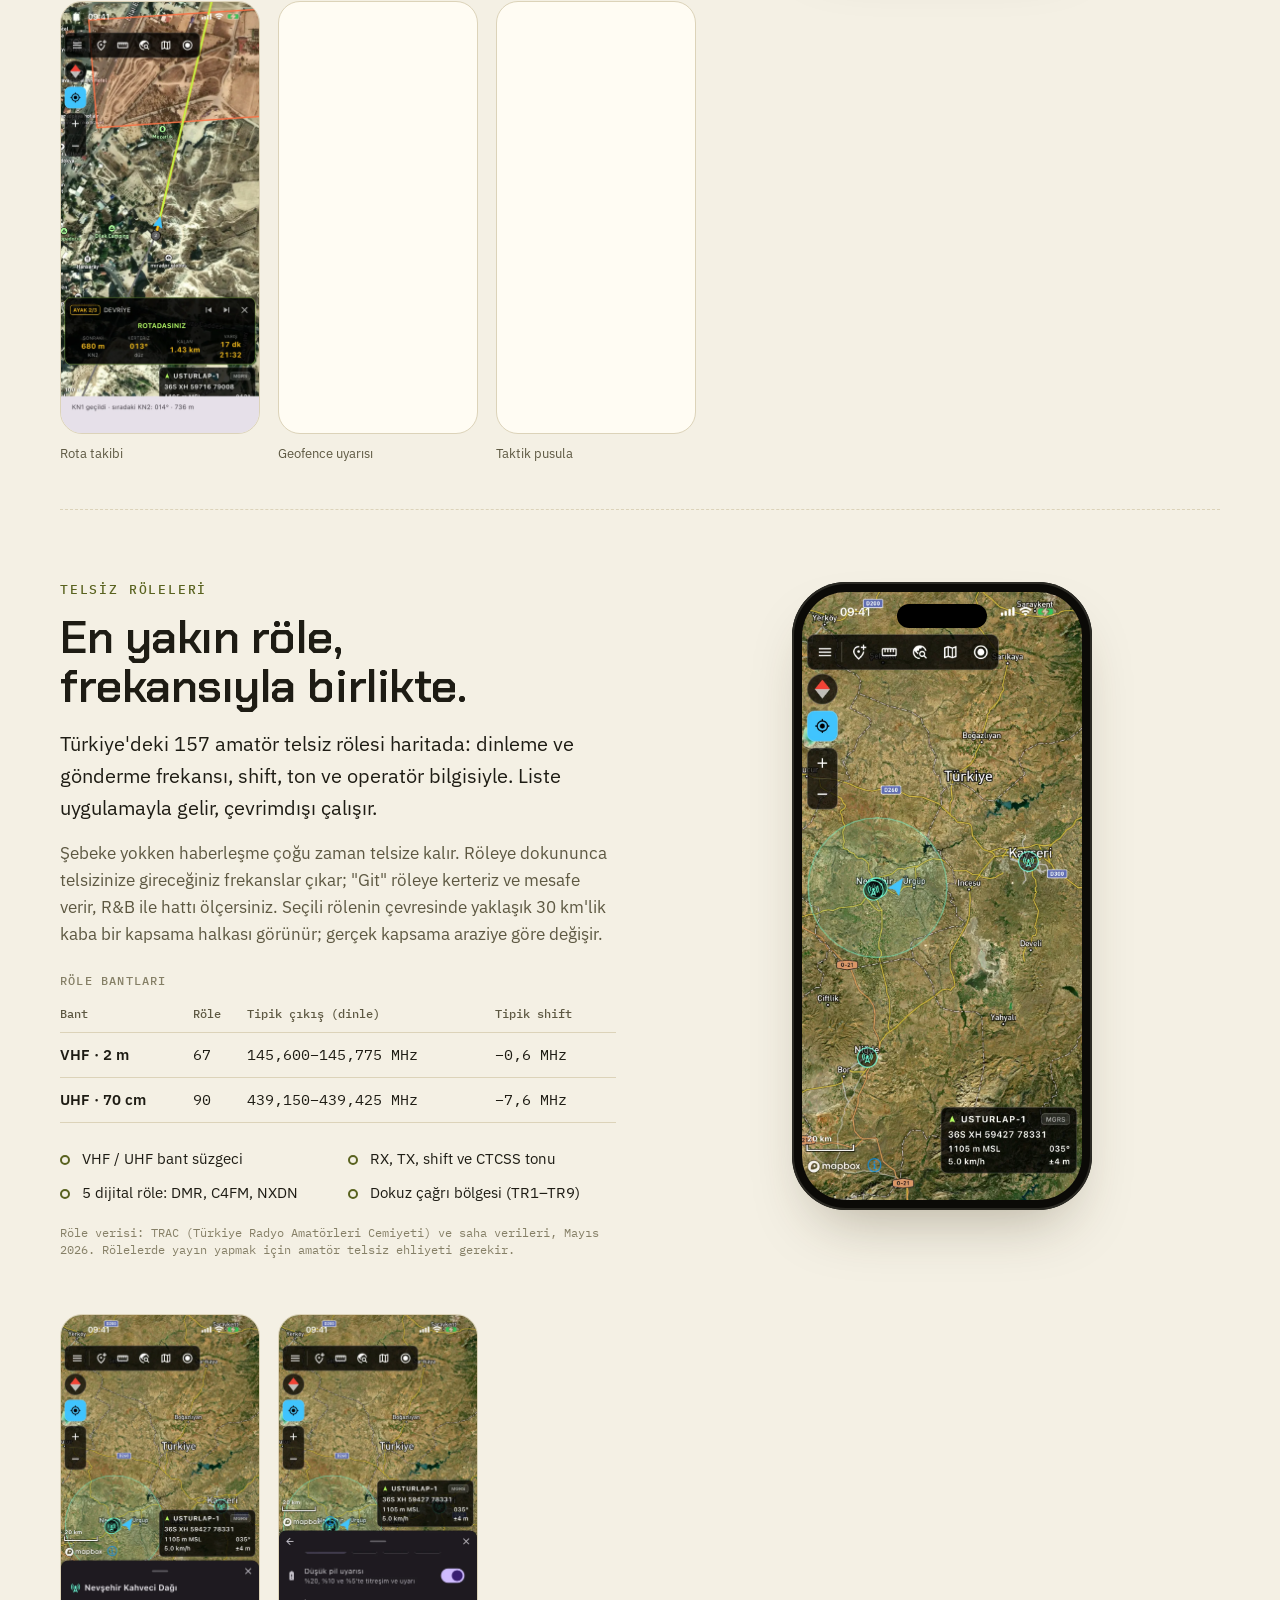
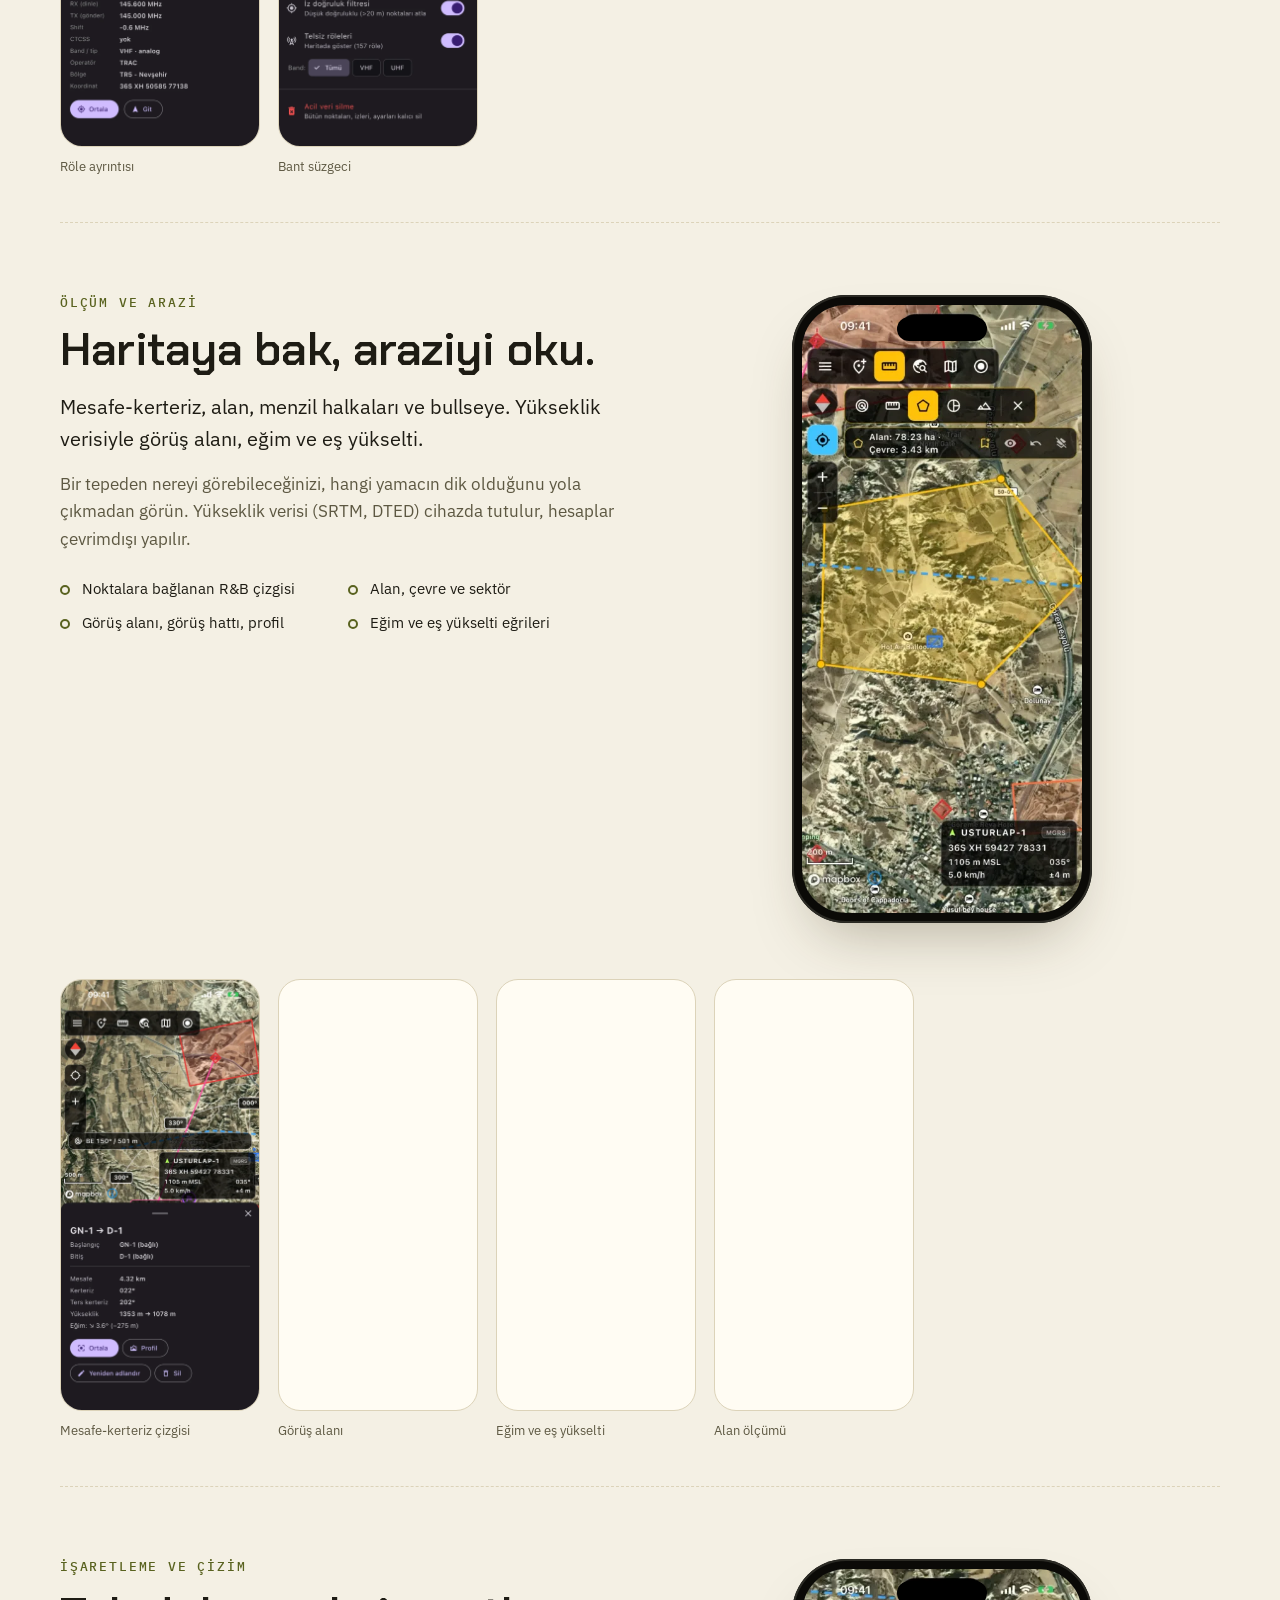
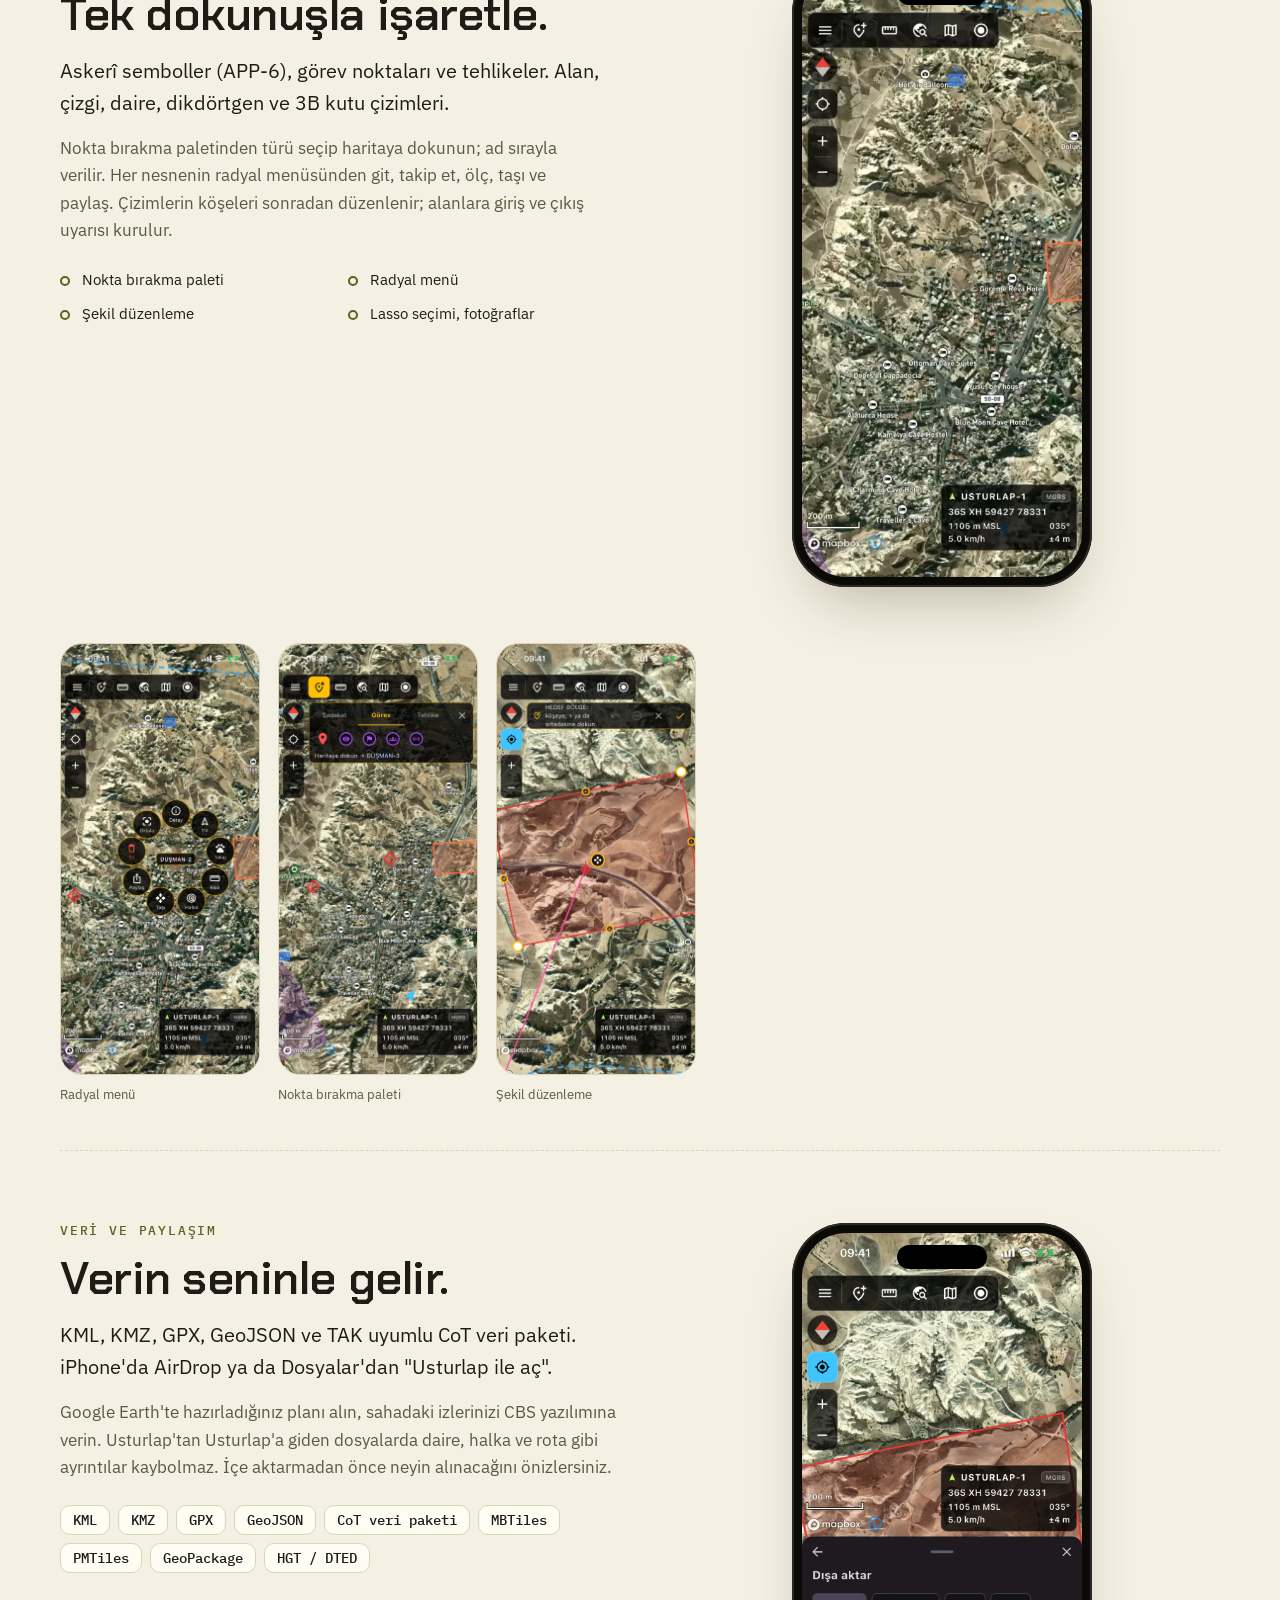
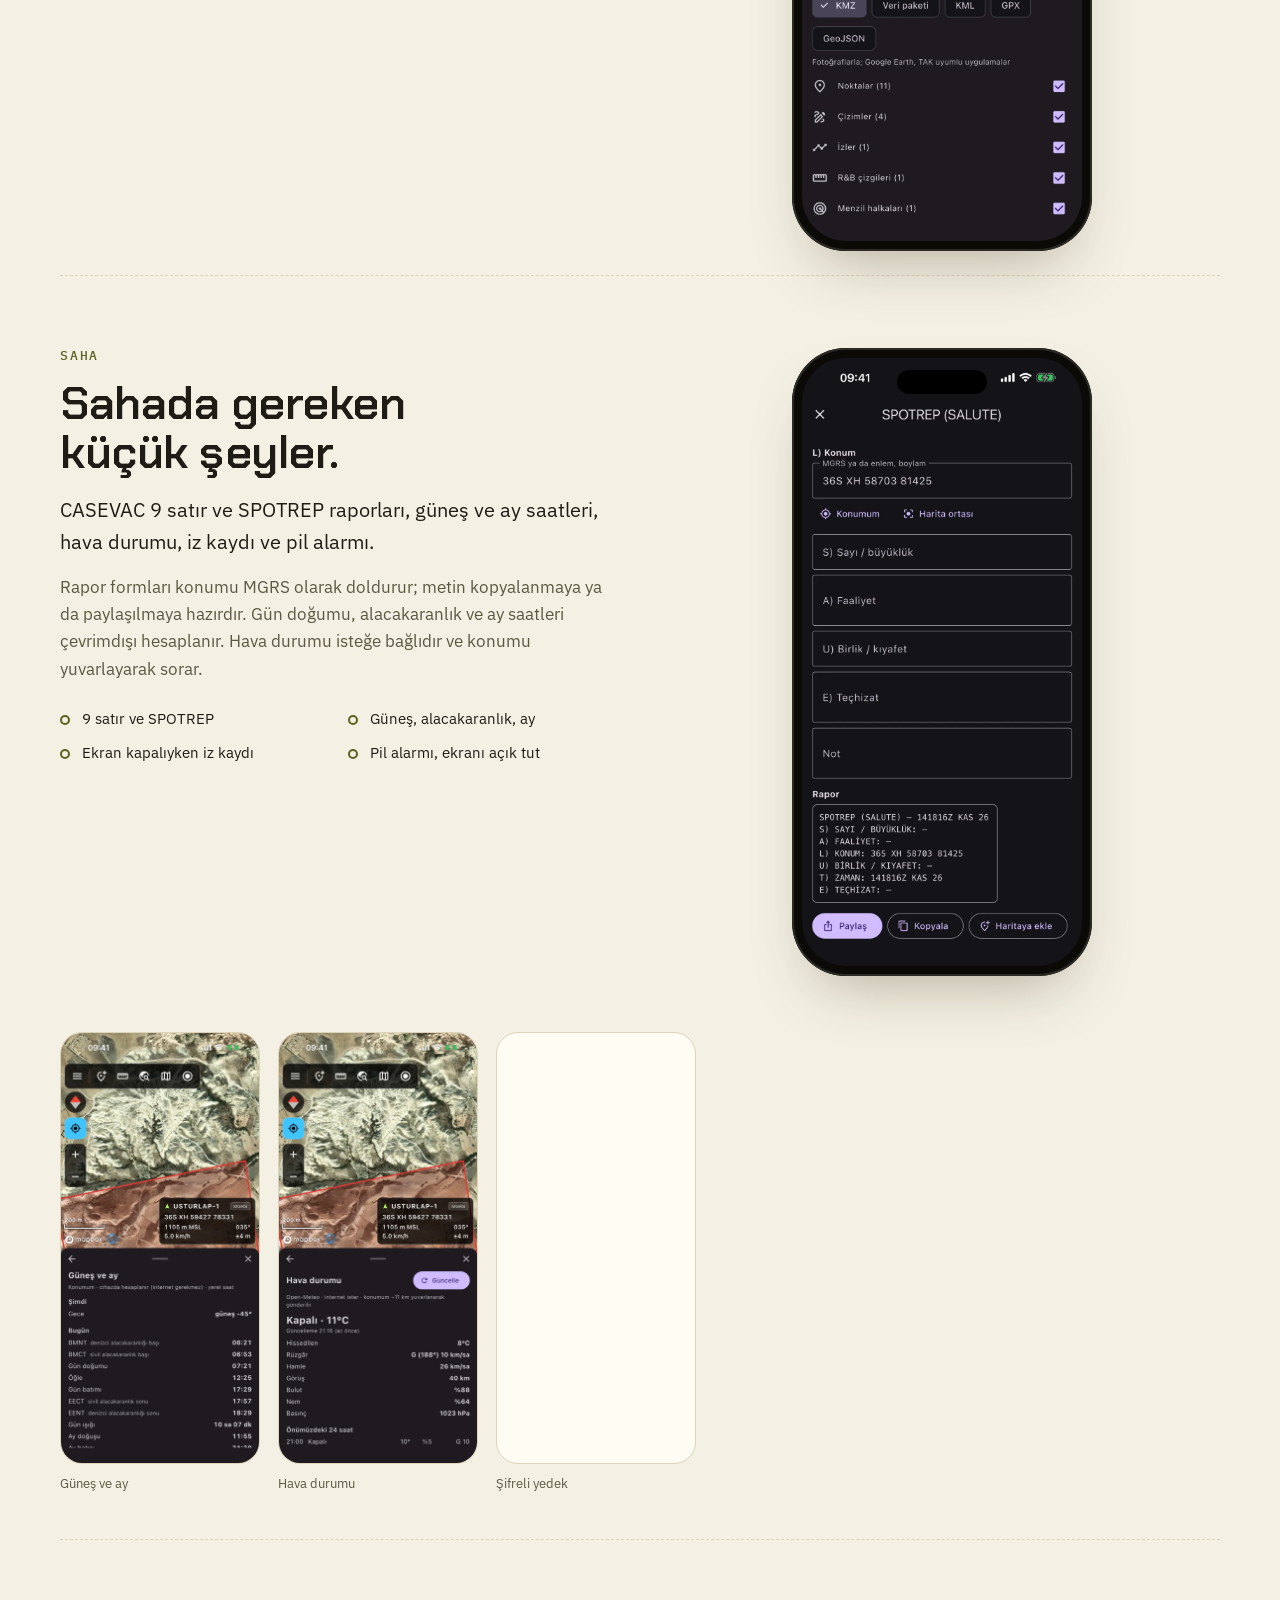
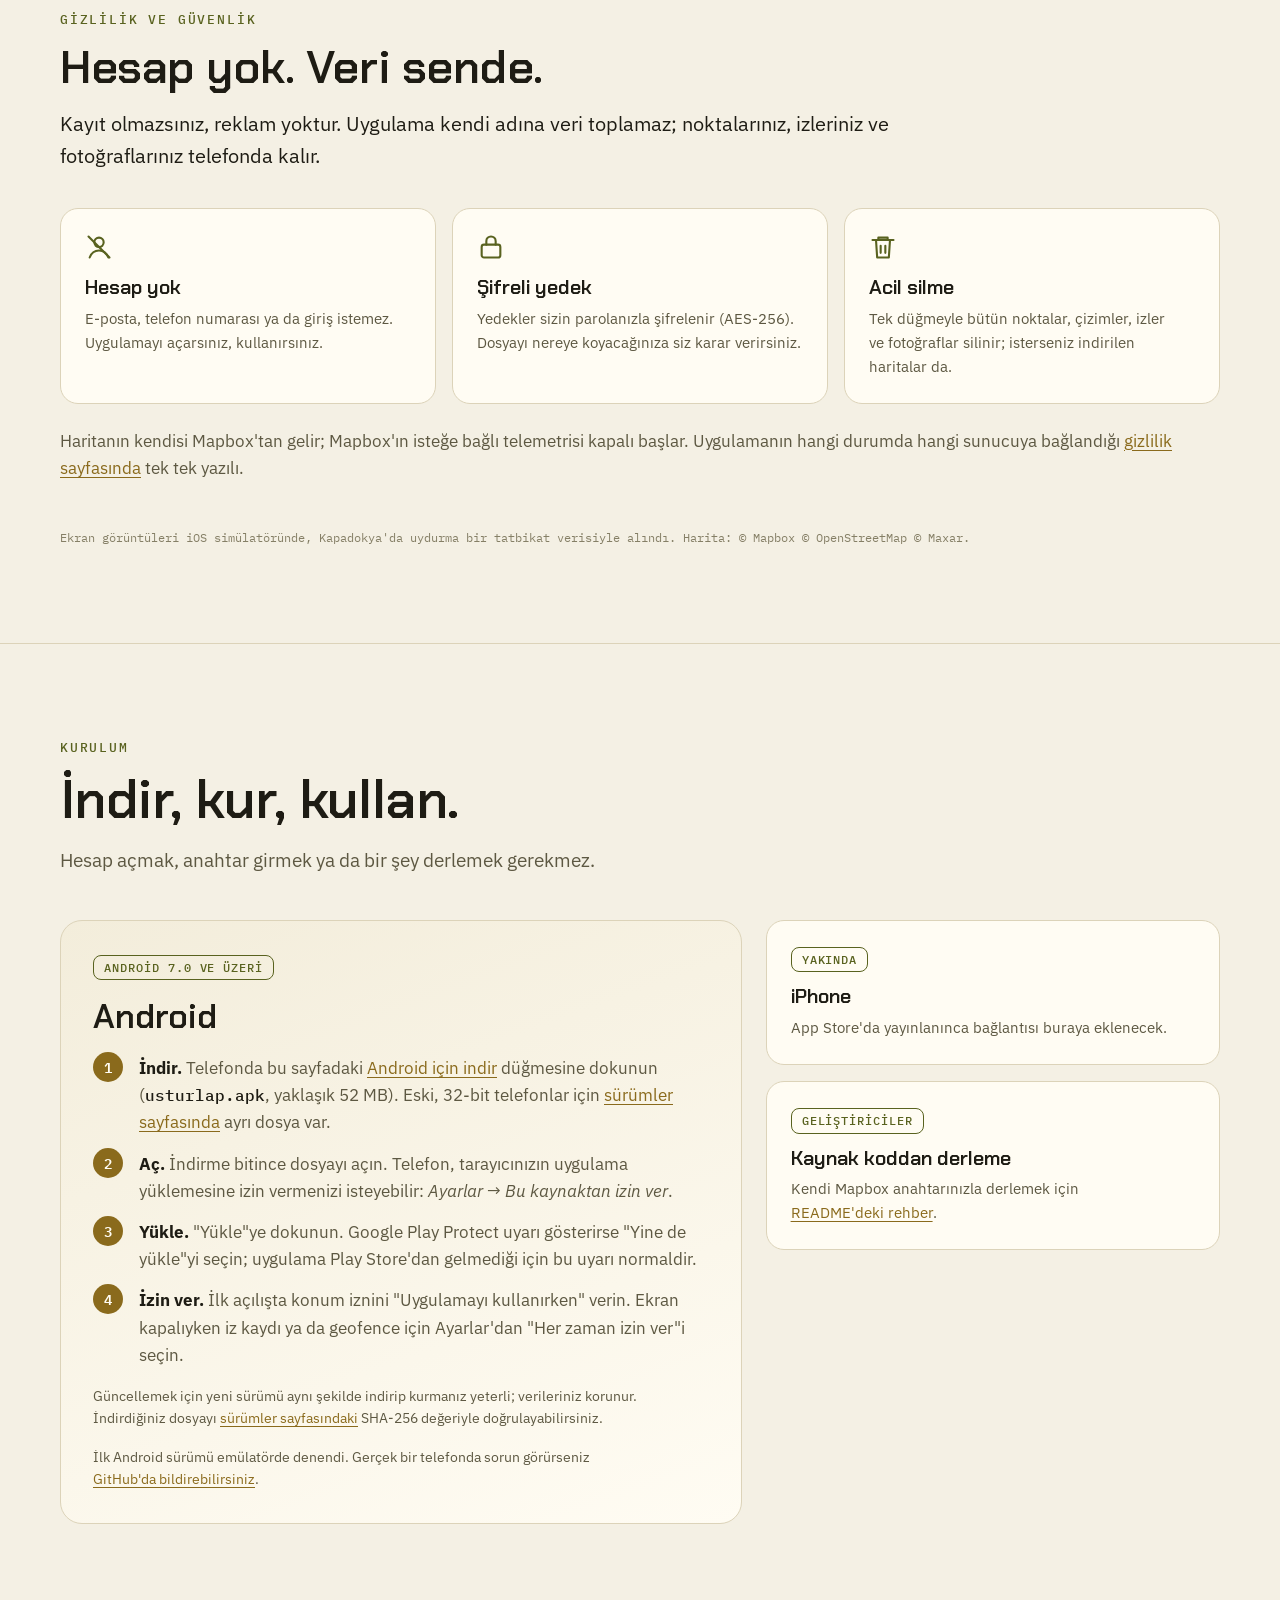
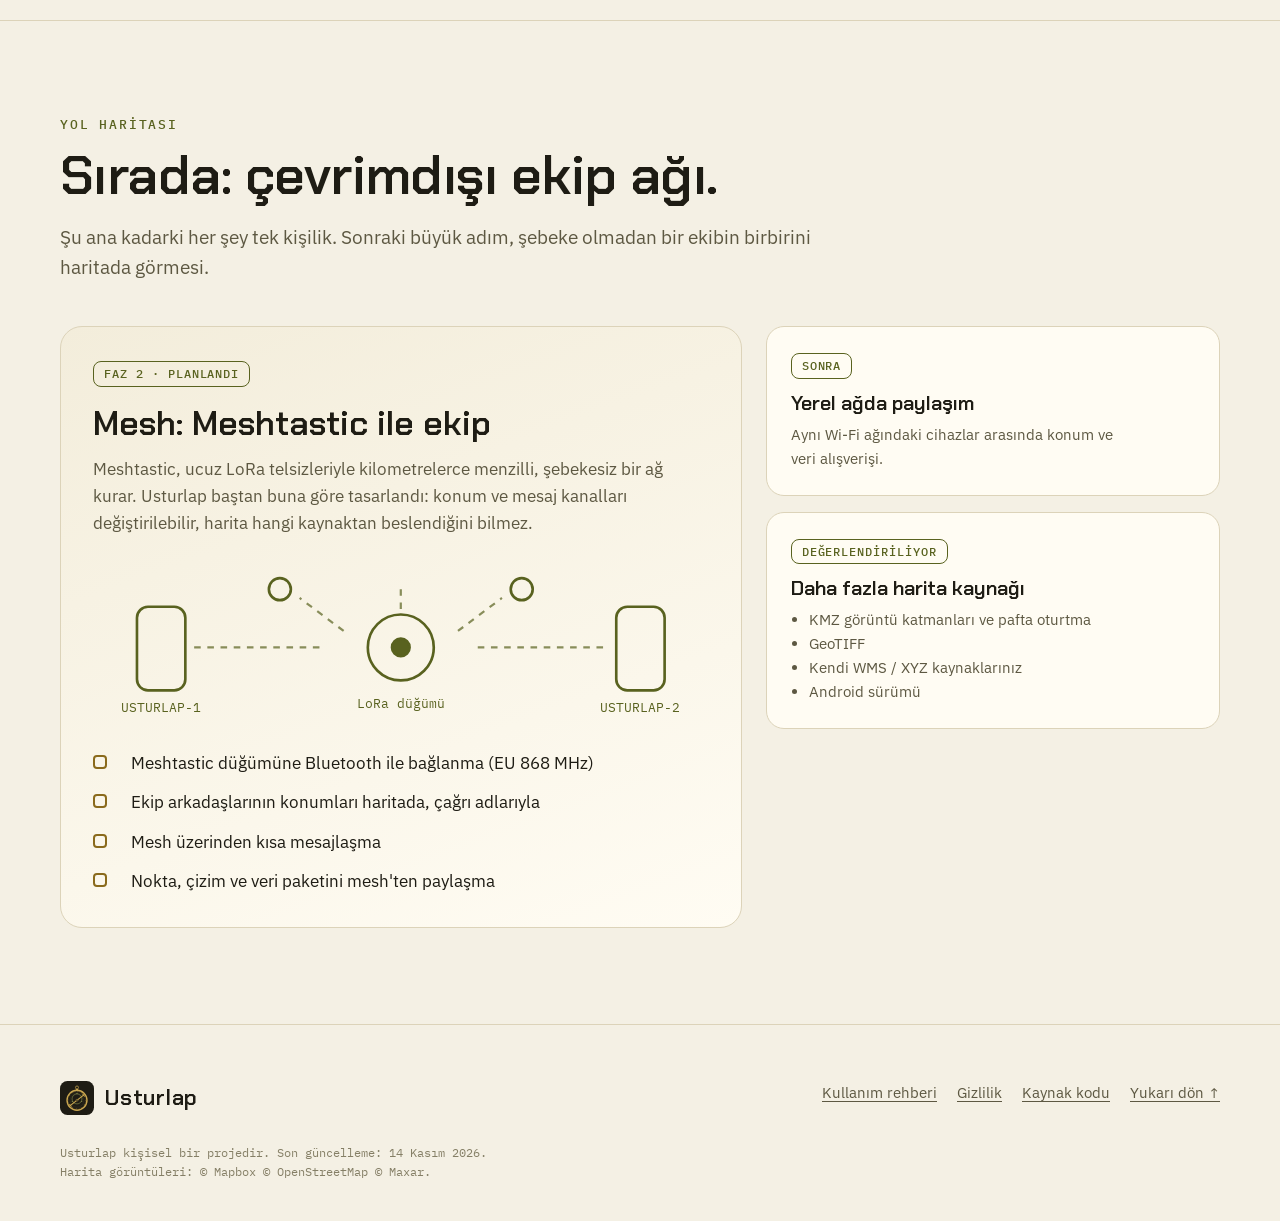
==== commit 37a57fd1: "Sürüm 1.0.2 Co-Authored-By: Claude Fable 5.2 <noreply@anthropic.com>" ====
--- a/website/index.html
+++ b/website/index.html
@@ -99,9 +99,16 @@
     </div>
     <ol class="updates">
       <li>
+        <time datetime="2026-11-16">16 Kasım 2026</time>
+        <div>
+          <h3>Android 1.0.2: pusula ve geri tuşu <span class="badge">YENİ</span></h3>
+          <p>Android'de pusula batıya dönükken donuyordu, geri tuşu açık paneli kapatmak yerine uygulamadan çıkıyordu; ikisi de düzeldi. Konum artık saniyede bir geliyor, yükseklik deniz seviyesine göre. Verileriniz Android'in bulut yedeğine girmez. Yeni <b>Hakkında</b> ekranı: ≡ → Sistem.</p>
+        </div>
+      </li>
+      <li>
         <time datetime="2026-11-15">15 Kasım 2026</time>
         <div>
-          <h3>Kullanım rehberi <span class="badge">YENİ</span></h3>
+          <h3>Kullanım rehberi</h3>
           <p>Bir arama-kurtarma günüyle bütün araçlar: hangisi ne işe yarar, menüde nerede, nasıl kullanılır; araç rehberi ve yabancı terimler sözlüğü. <a href="rehber.html">Rehberi aç</a>. Android 1.0.1, işaret eklerken haritanın yerinden kaymasını düzeltir.</p>
         </div>
       </li>
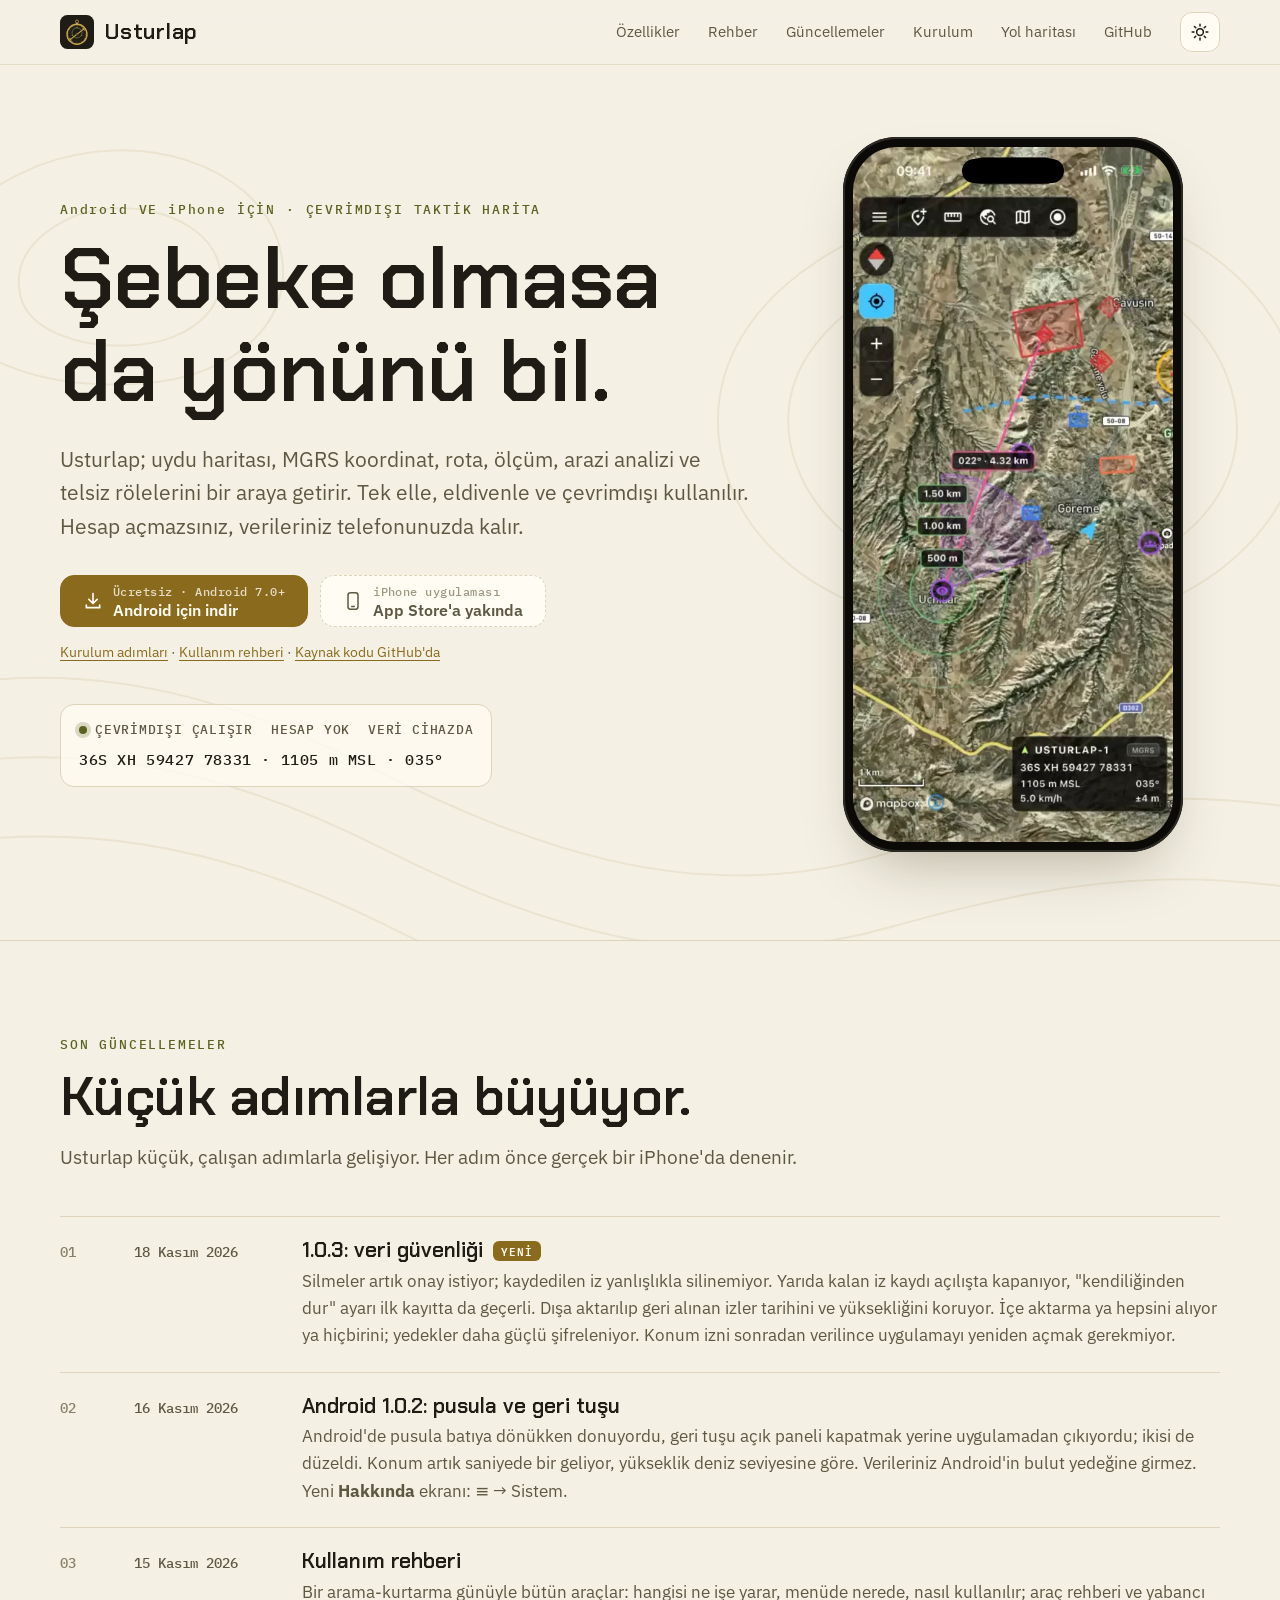
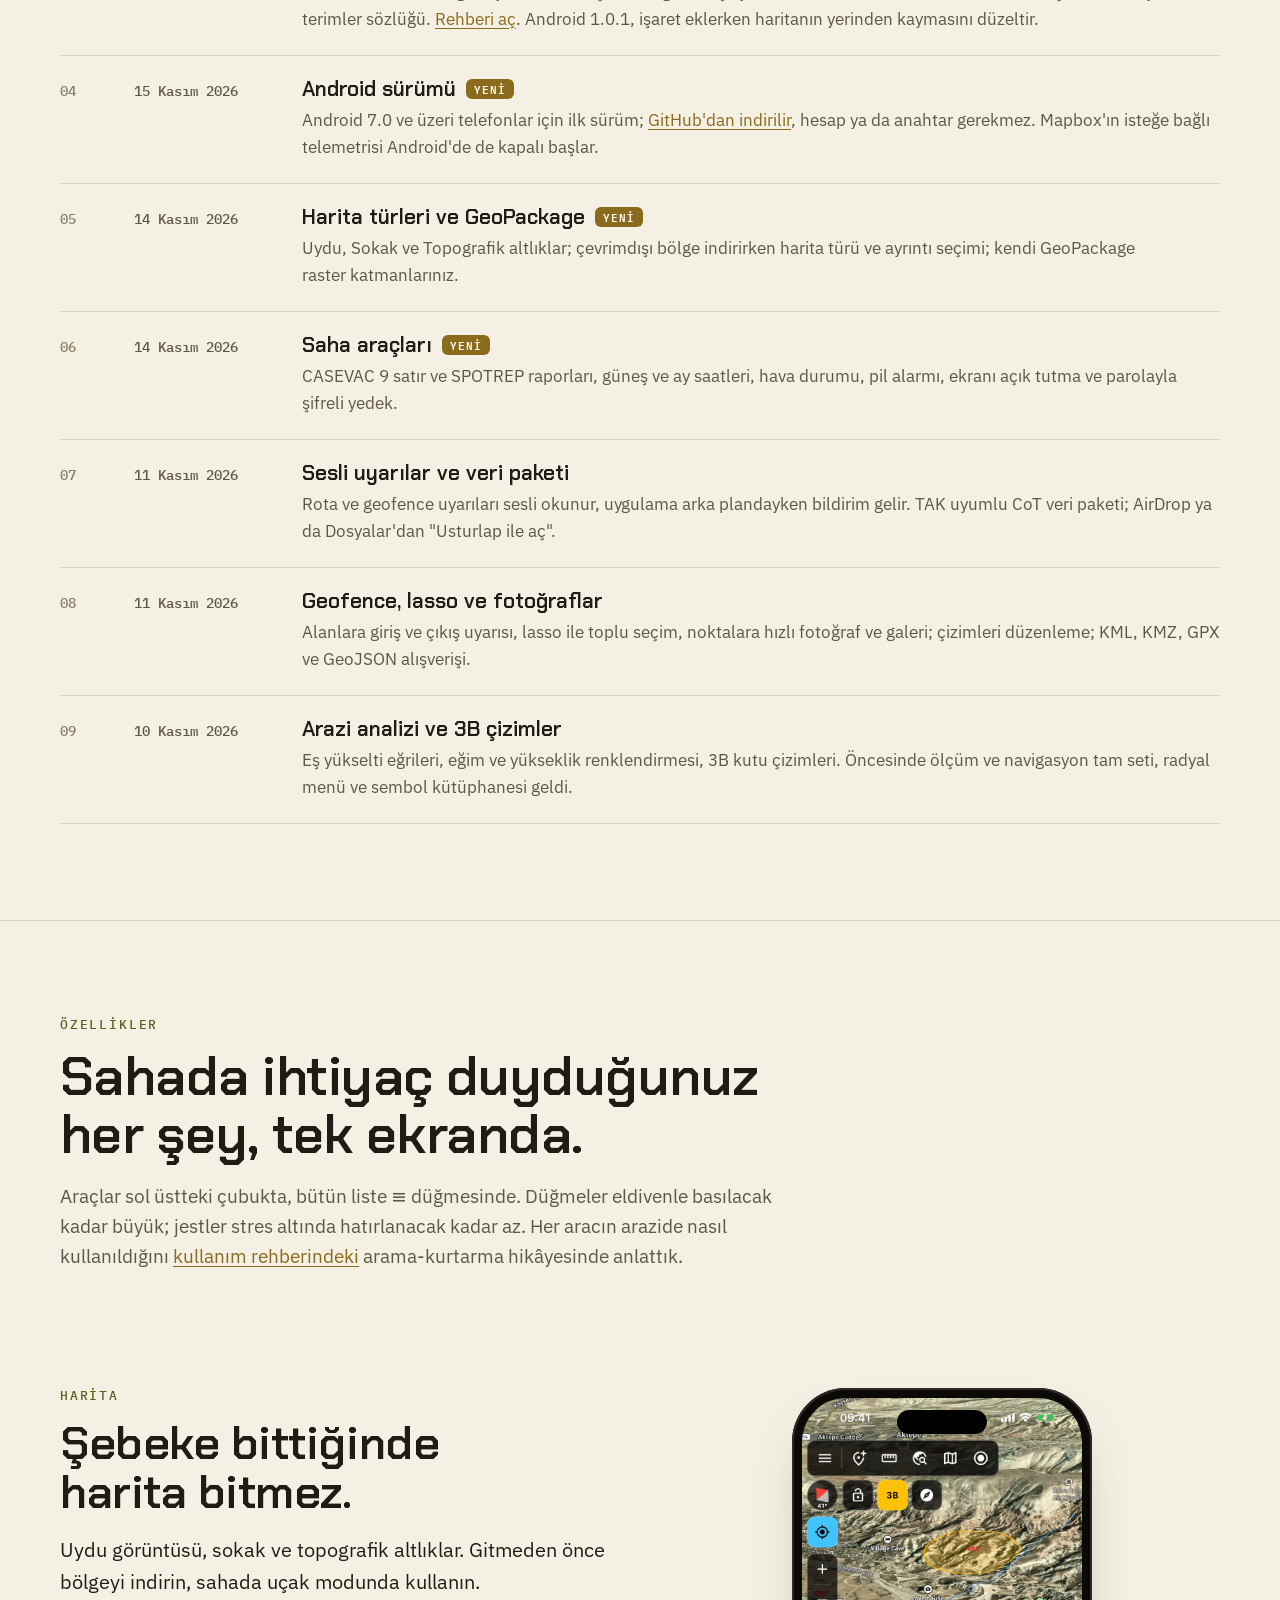
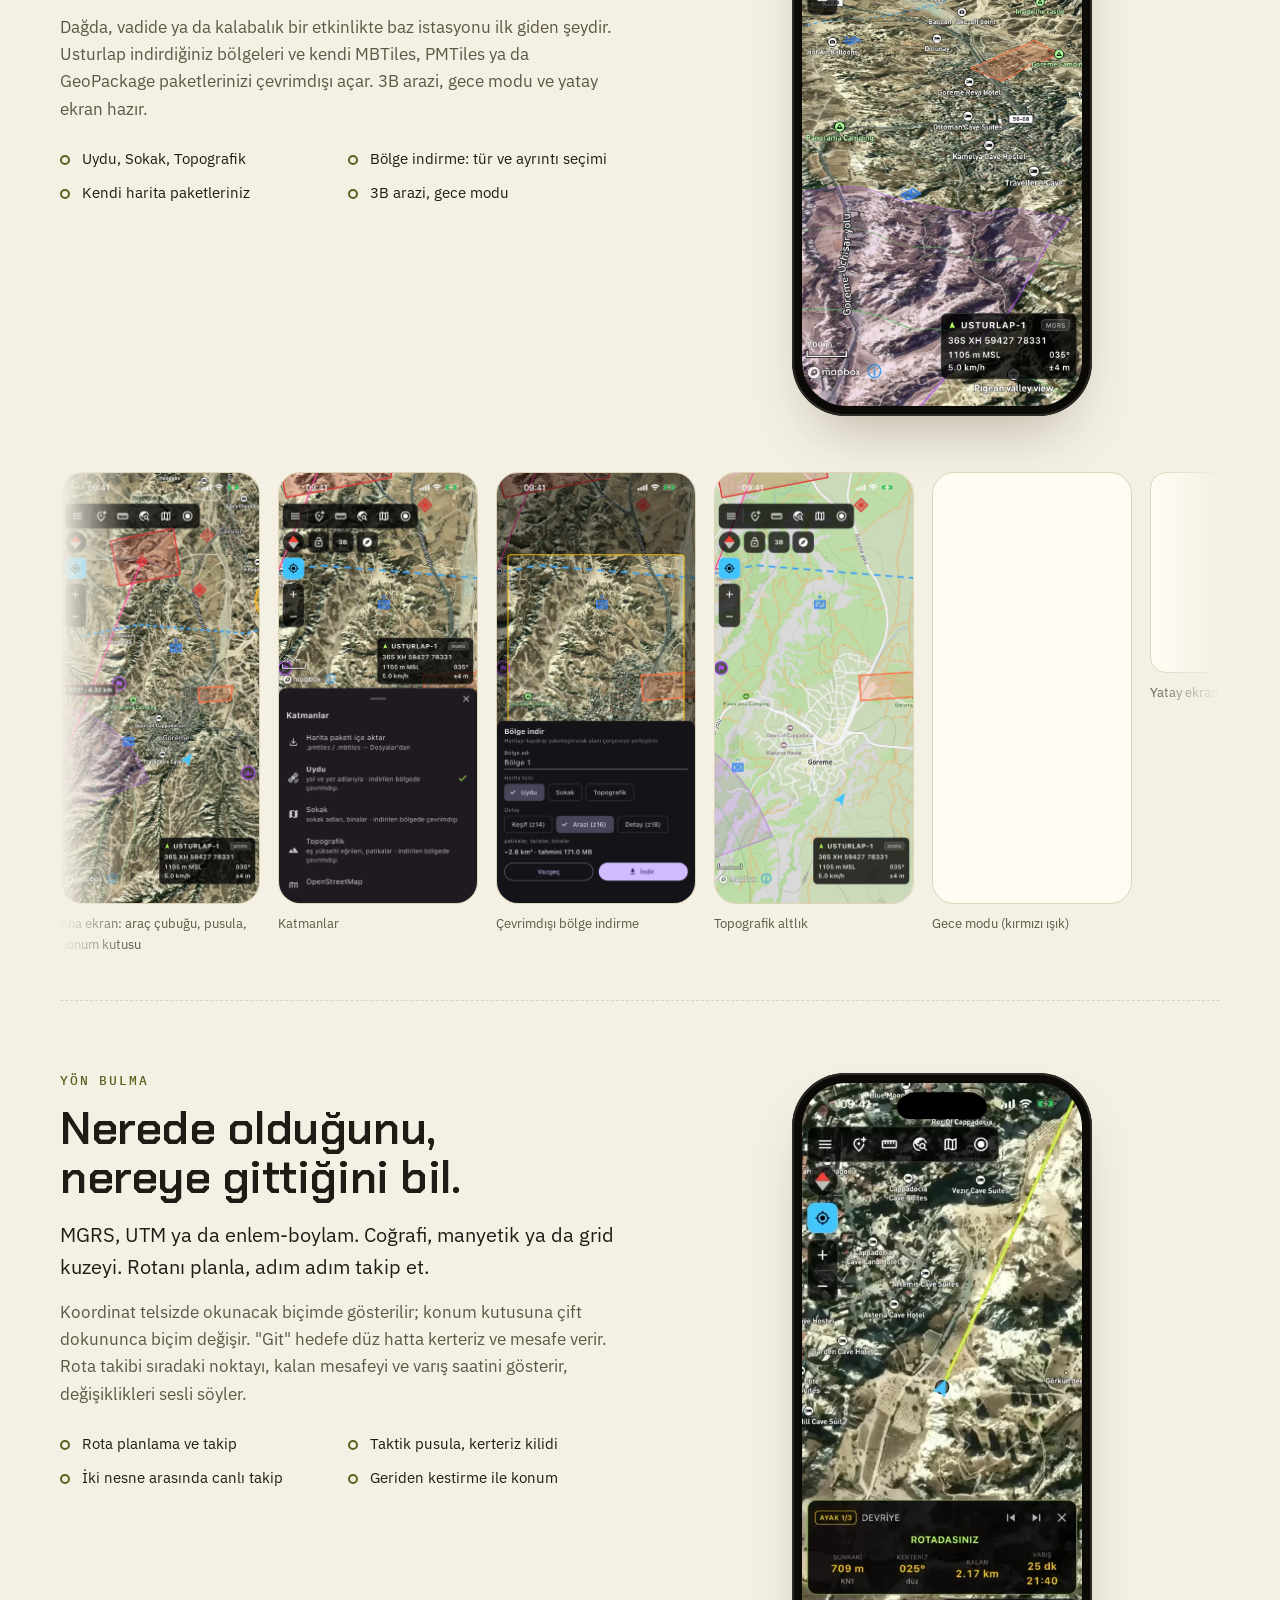
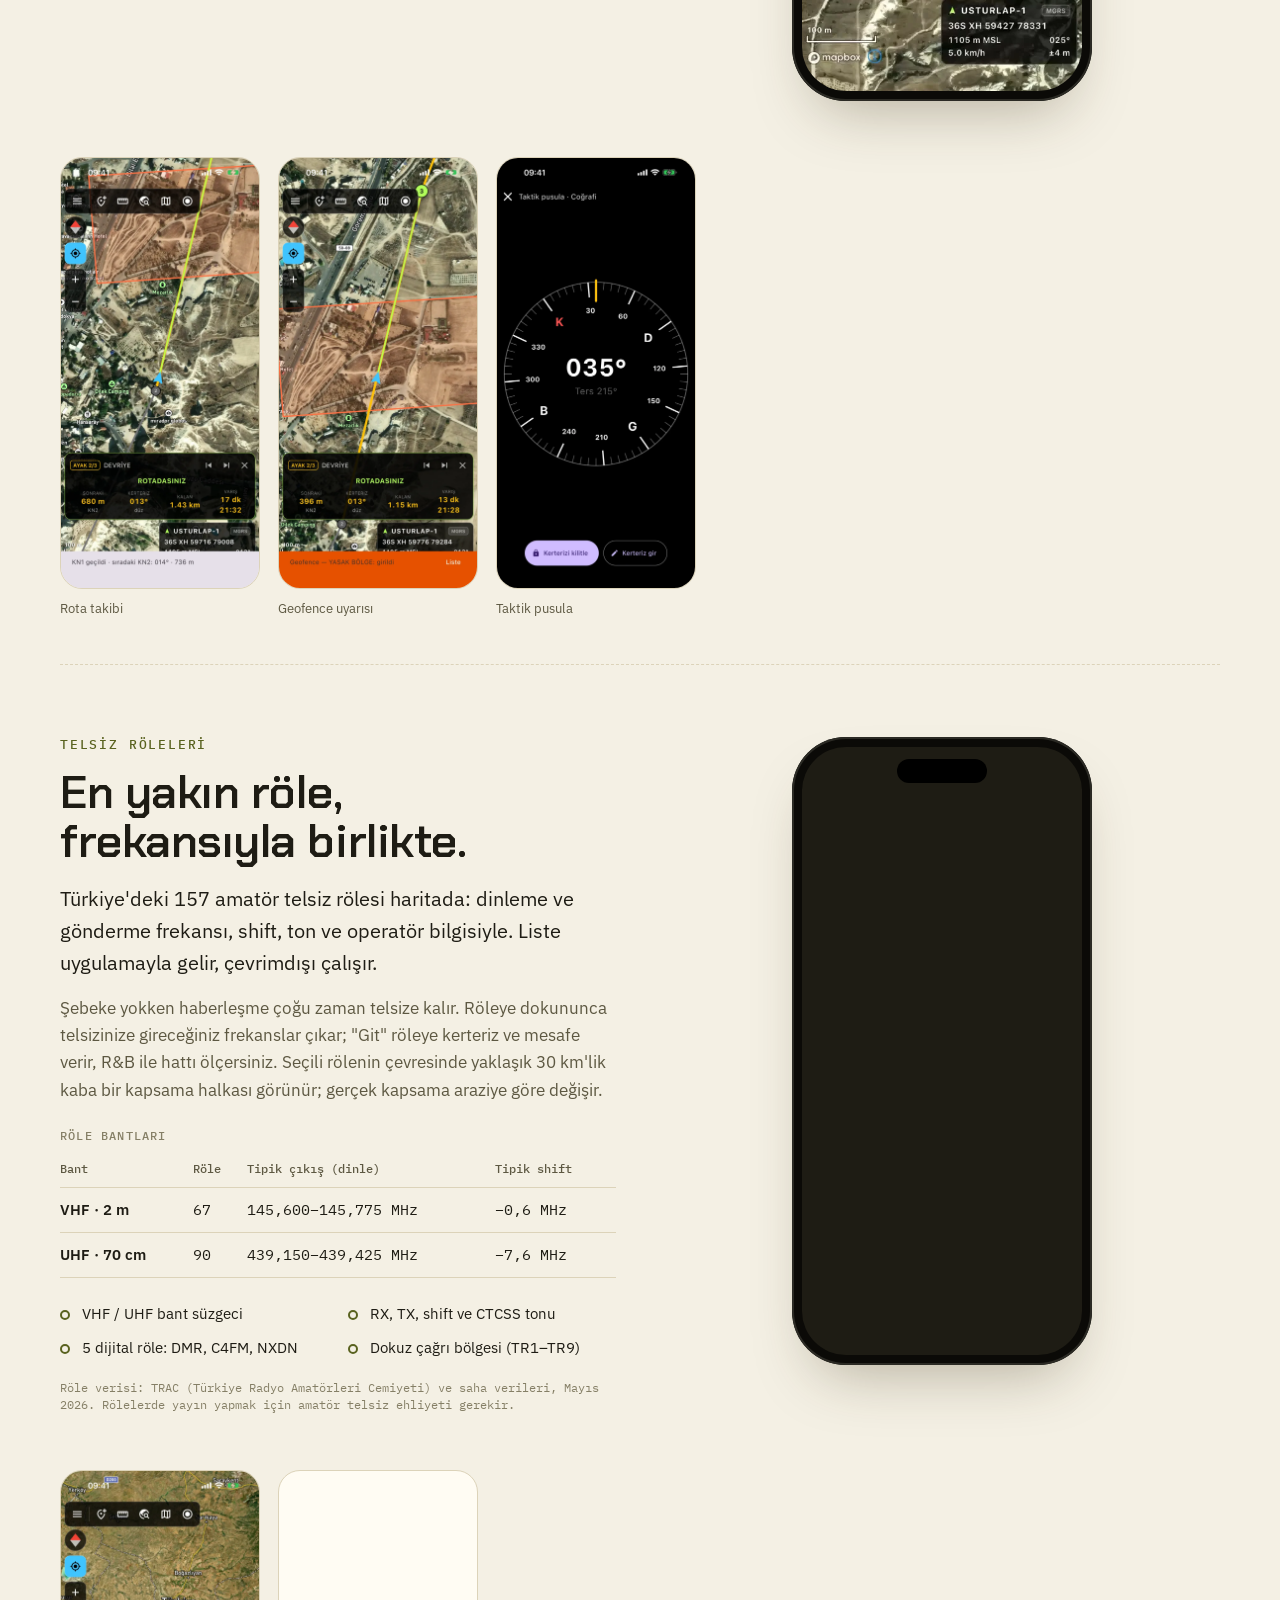
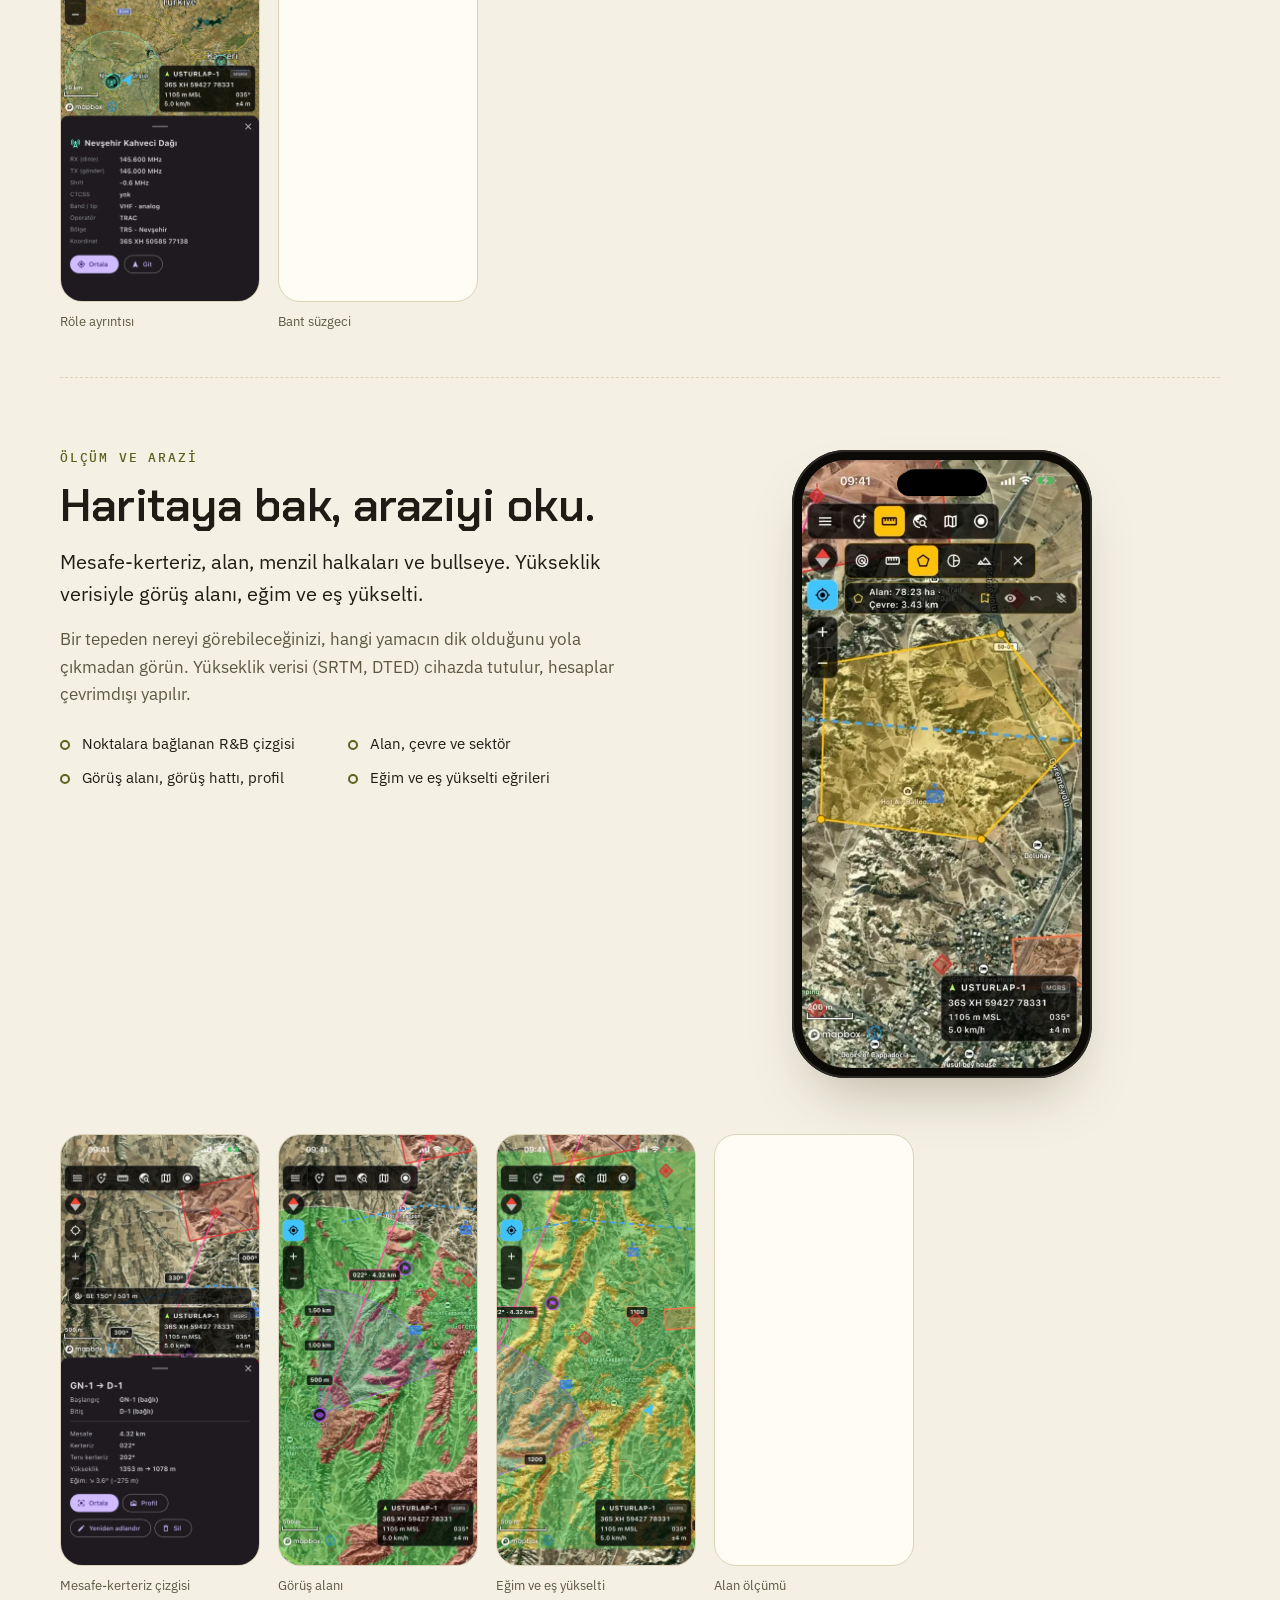
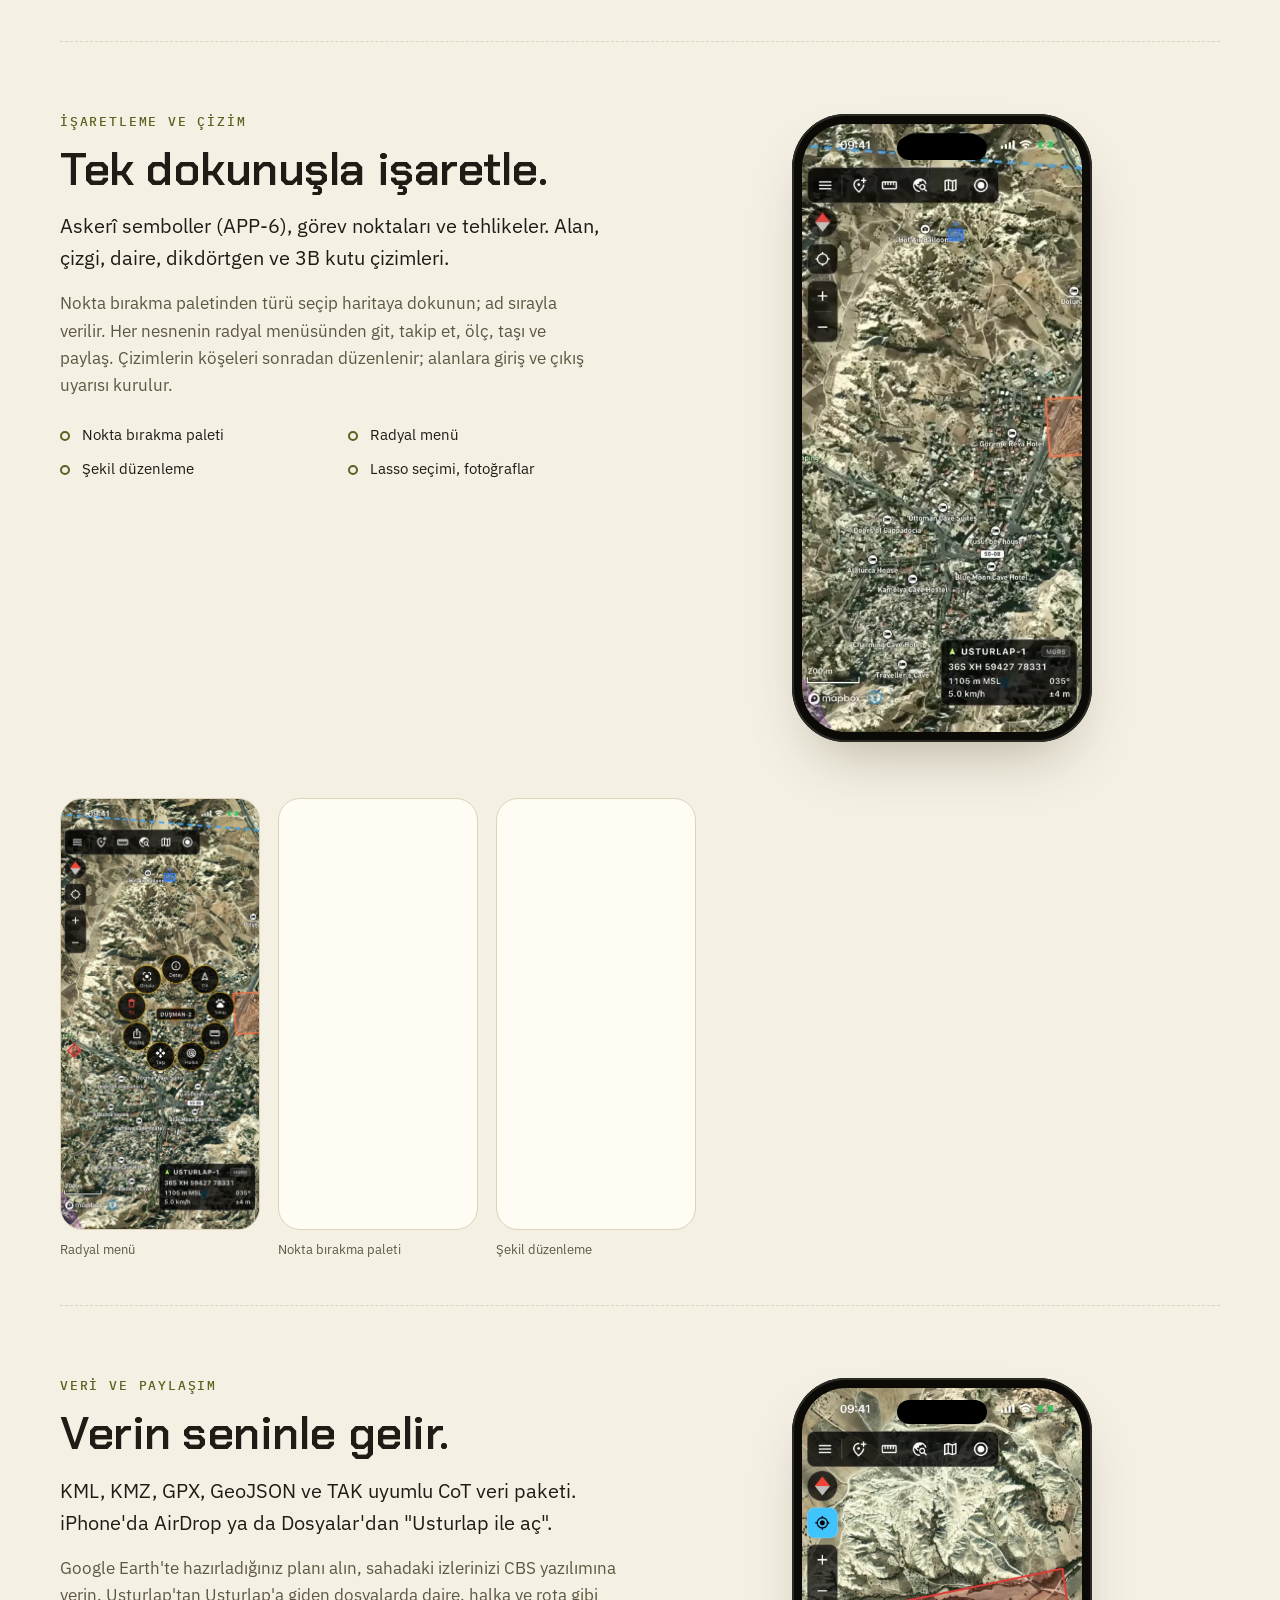
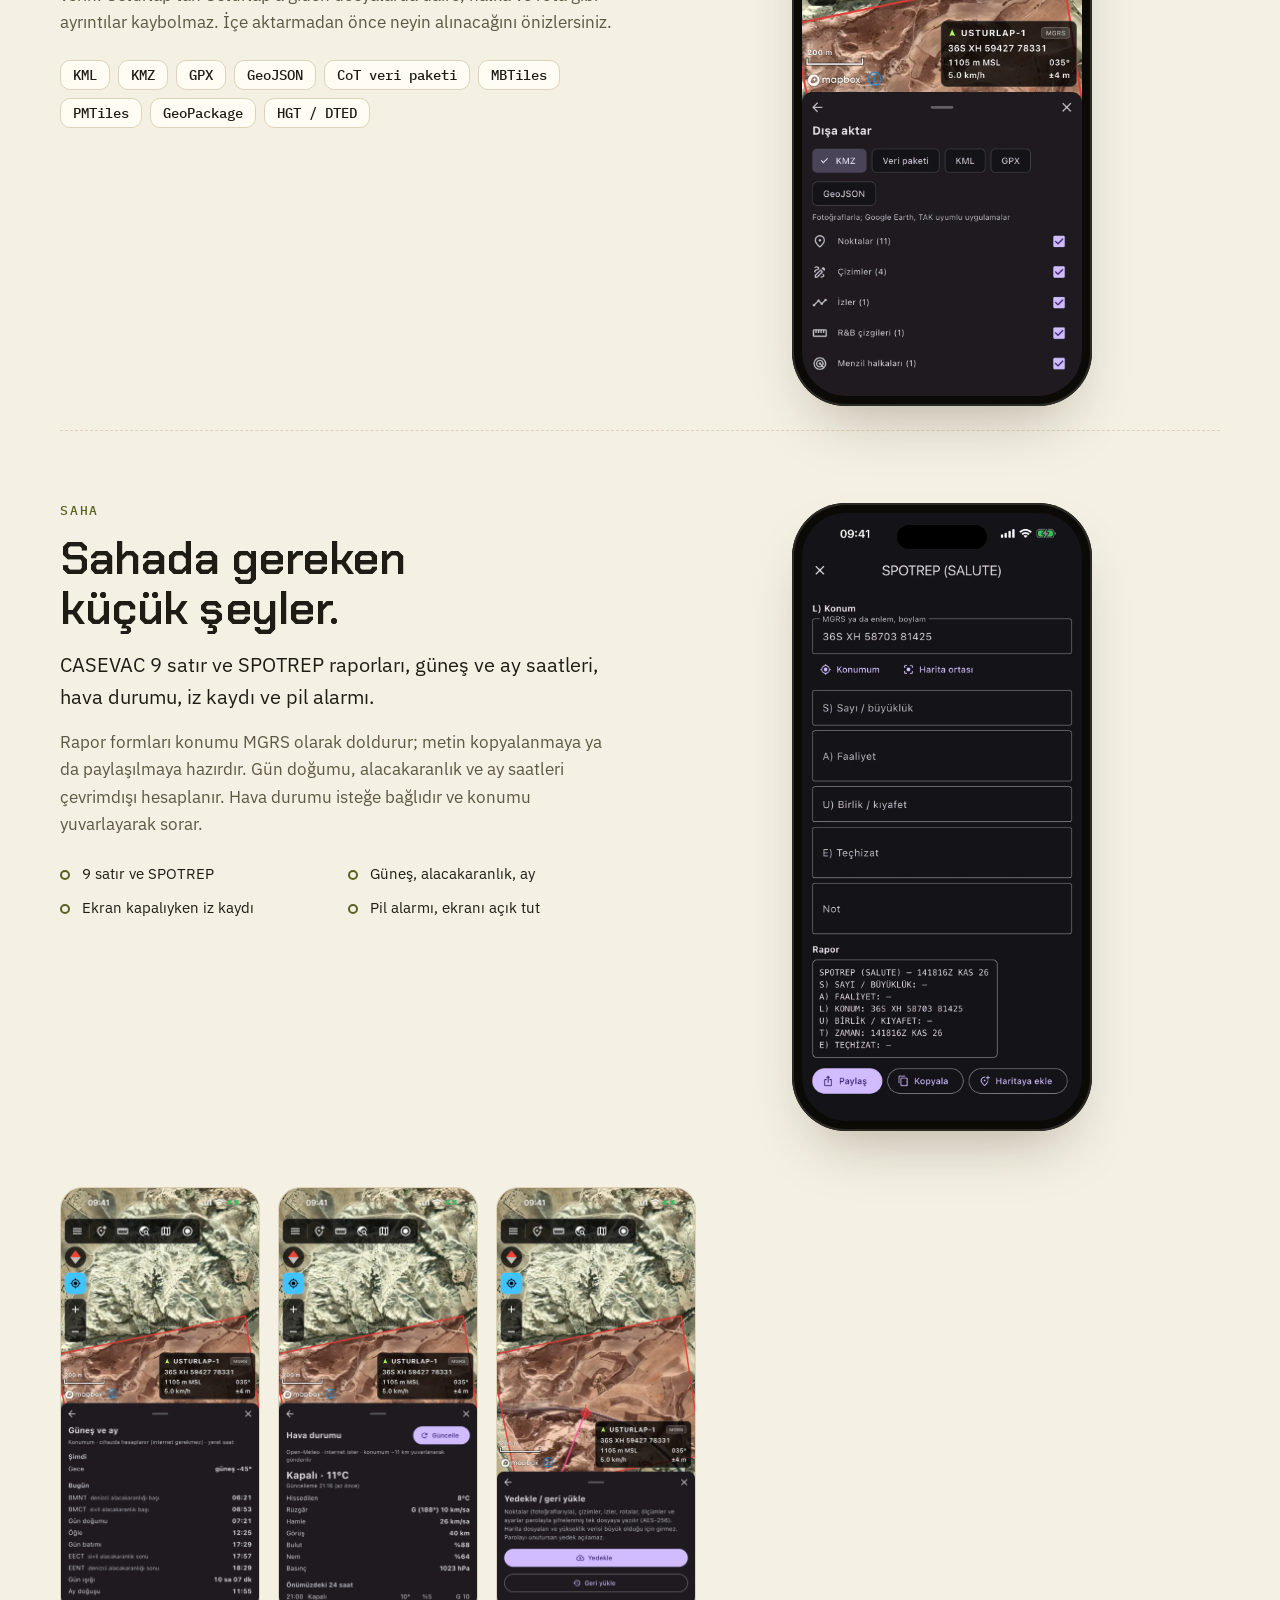
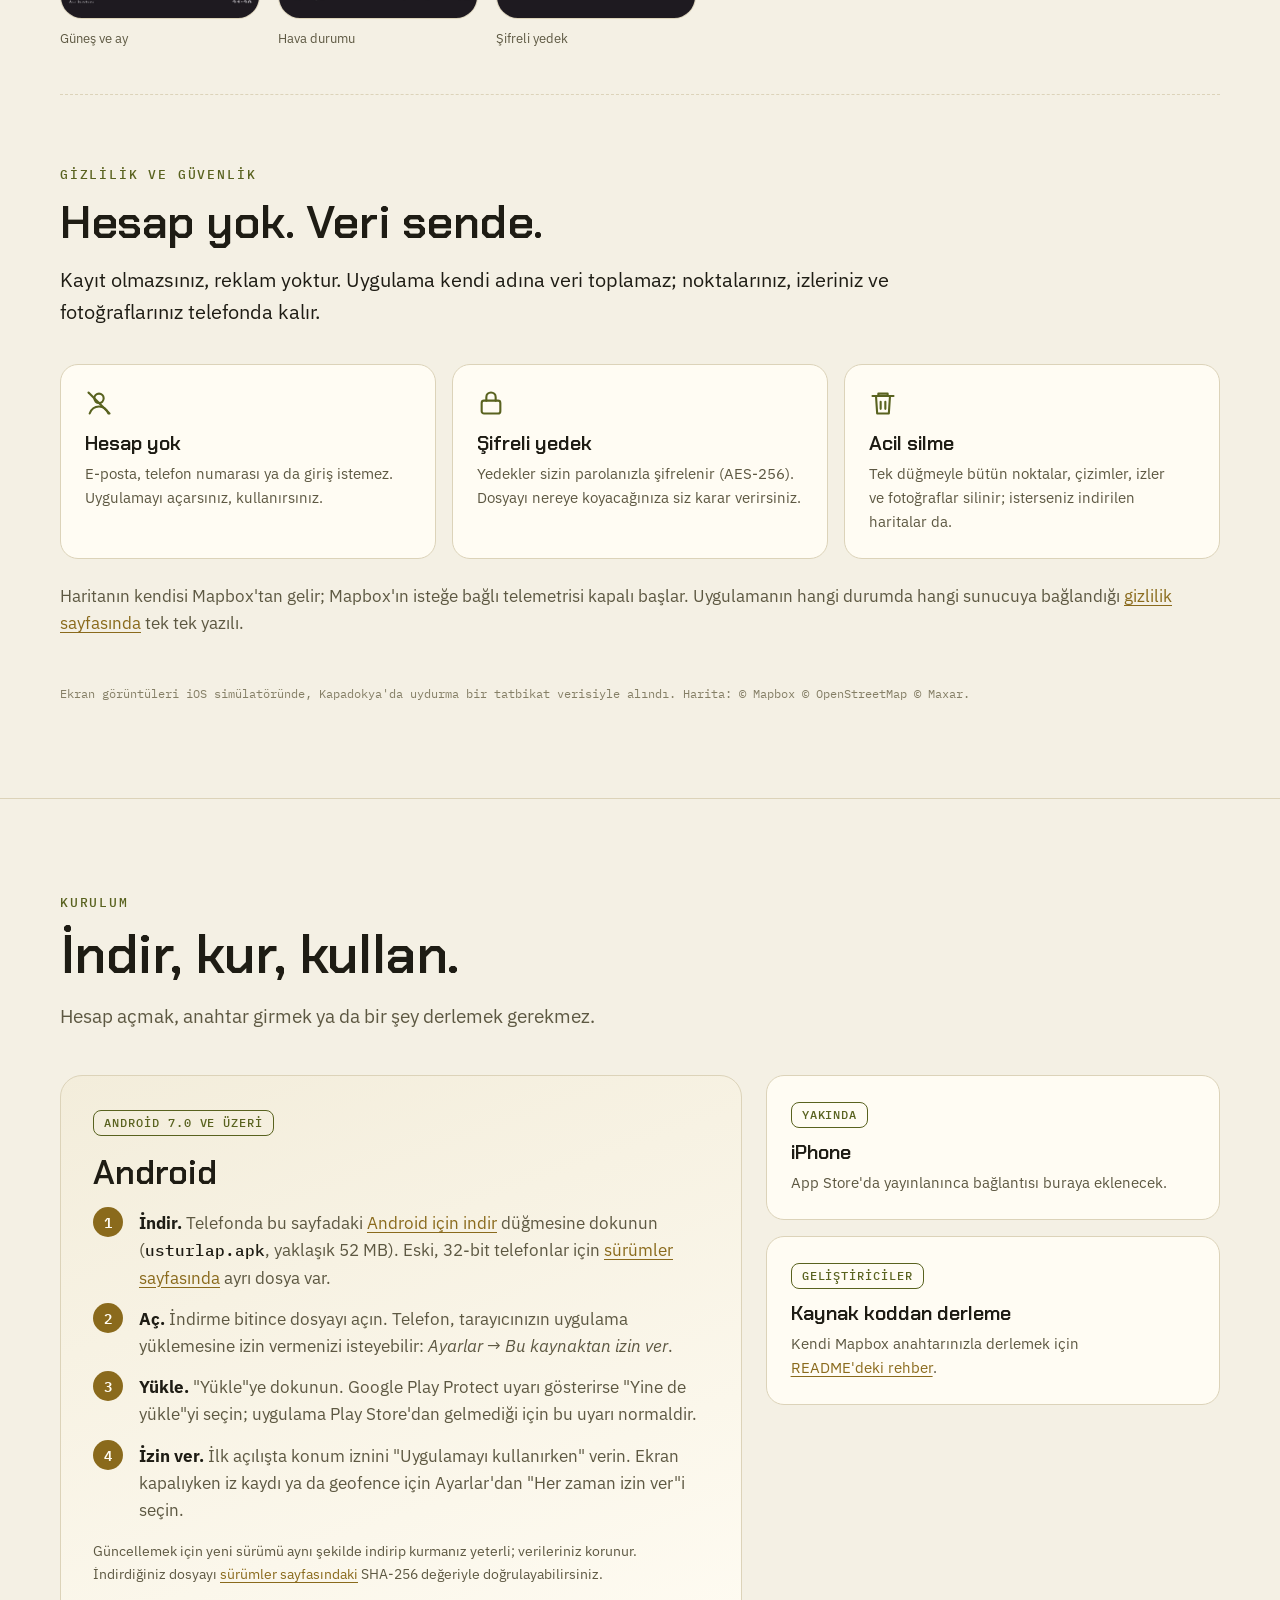
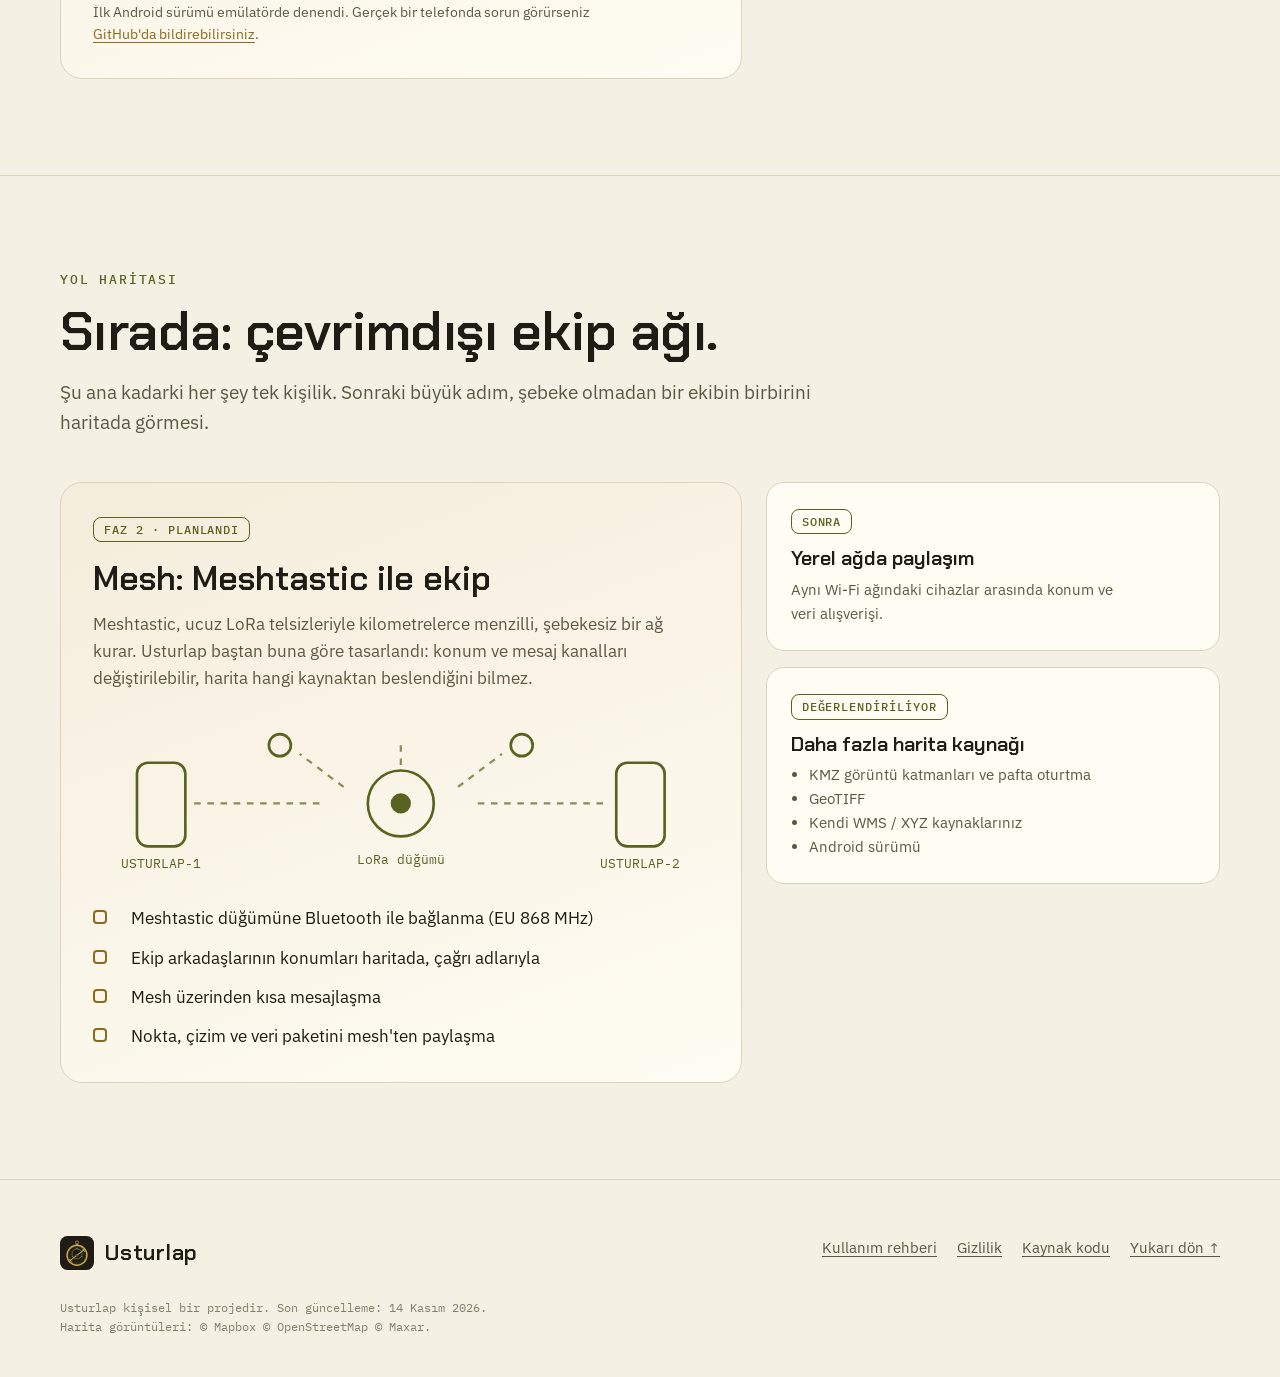
==== commit 13e9f809: "Sürüm 1.0.3 Co-Authored-By: Claude Opus 5.5 <noreply@anthropic.com>" ====
--- a/website/index.html
+++ b/website/index.html
@@ -99,9 +99,16 @@
     </div>
     <ol class="updates">
       <li>
+        <time datetime="2026-11-18">18 Kasım 2026</time>
+        <div>
+          <h3>1.0.3: veri güvenliği <span class="badge">YENİ</span></h3>
+          <p>Silmeler artık onay istiyor; kaydedilen iz yanlışlıkla silinemiyor. Yarıda kalan iz kaydı açılışta kapanıyor, "kendiliğinden dur" ayarı ilk kayıtta da geçerli. Dışa aktarılıp geri alınan izler tarihini ve yüksekliğini koruyor. İçe aktarma ya hepsini alıyor ya hiçbirini; yedekler daha güçlü şifreleniyor. Konum izni sonradan verilince uygulamayı yeniden açmak gerekmiyor.</p>
+        </div>
+      </li>
+      <li>
         <time datetime="2026-11-16">16 Kasım 2026</time>
         <div>
-          <h3>Android 1.0.2: pusula ve geri tuşu <span class="badge">YENİ</span></h3>
+          <h3>Android 1.0.2: pusula ve geri tuşu</h3>
           <p>Android'de pusula batıya dönükken donuyordu, geri tuşu açık paneli kapatmak yerine uygulamadan çıkıyordu; ikisi de düzeldi. Konum artık saniyede bir geliyor, yükseklik deniz seviyesine göre. Verileriniz Android'in bulut yedeğine girmez. Yeni <b>Hakkında</b> ekranı: ≡ → Sistem.</p>
         </div>
       </li>
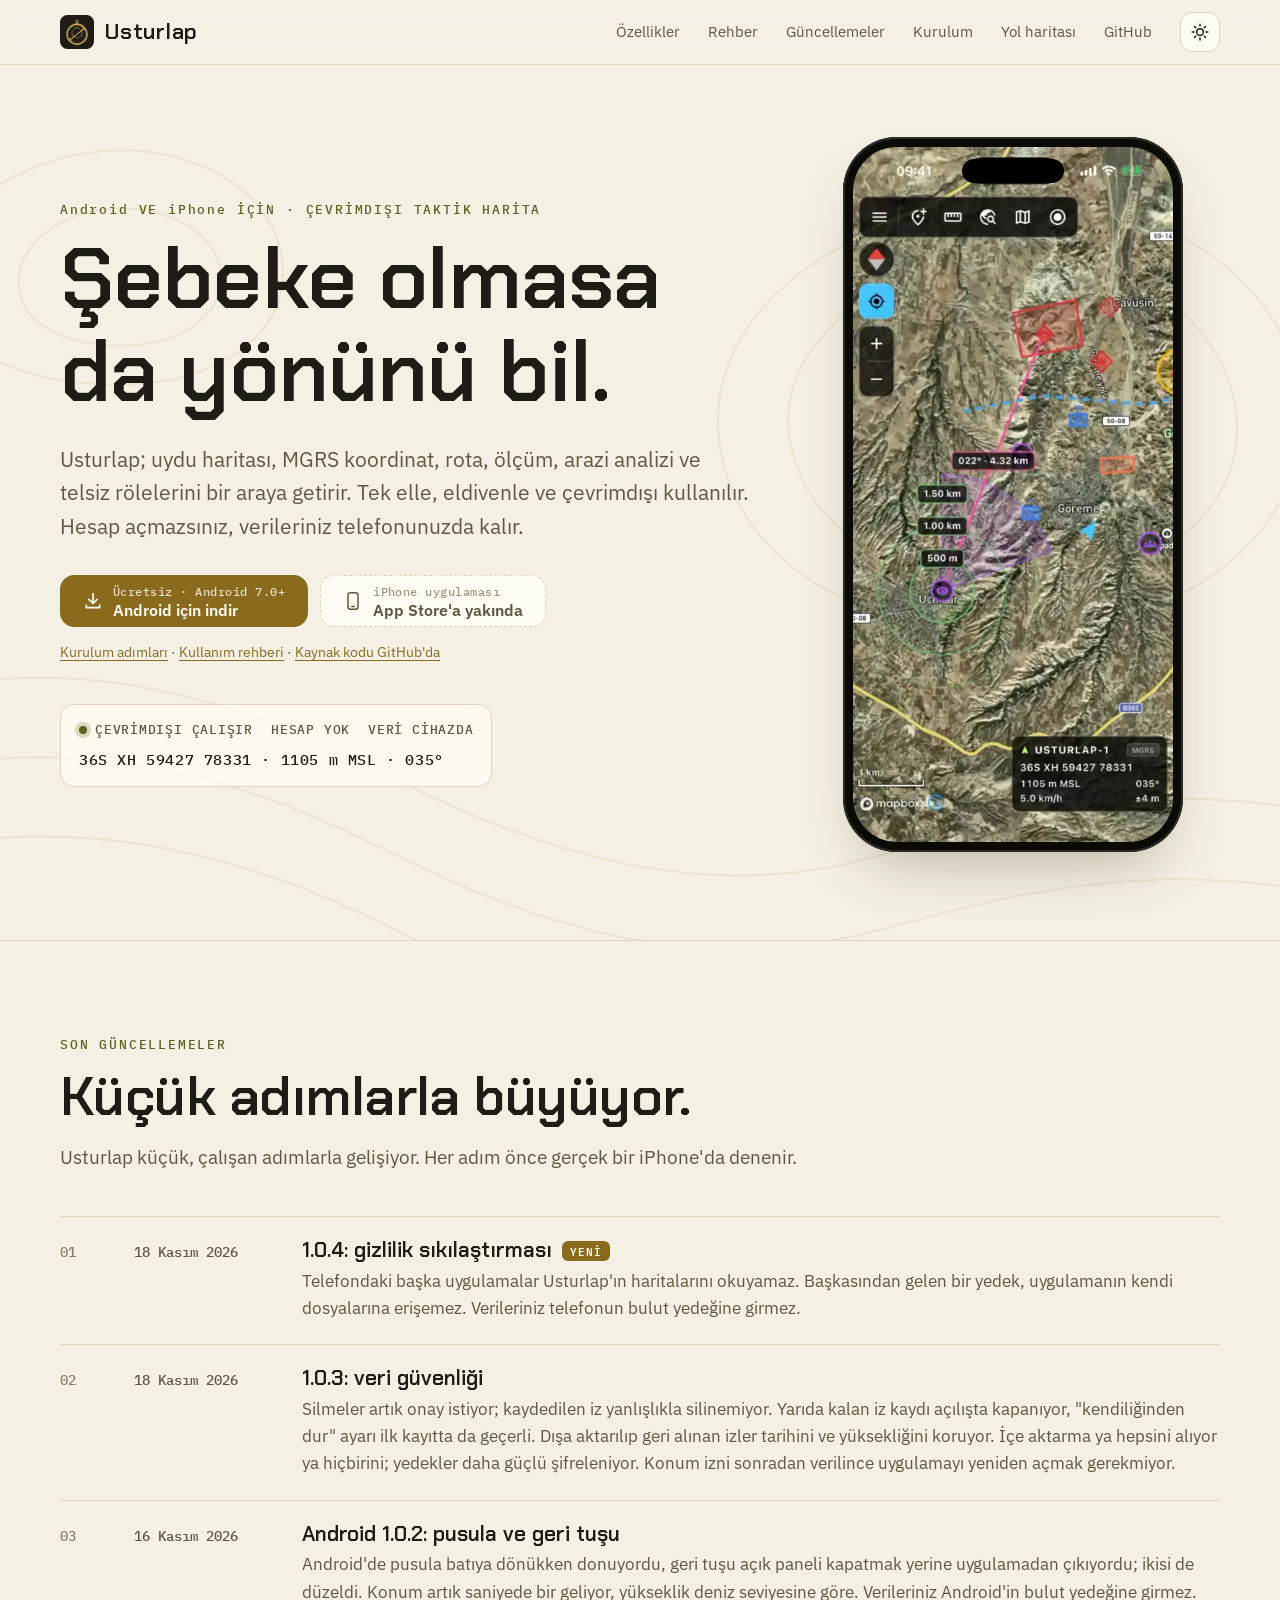
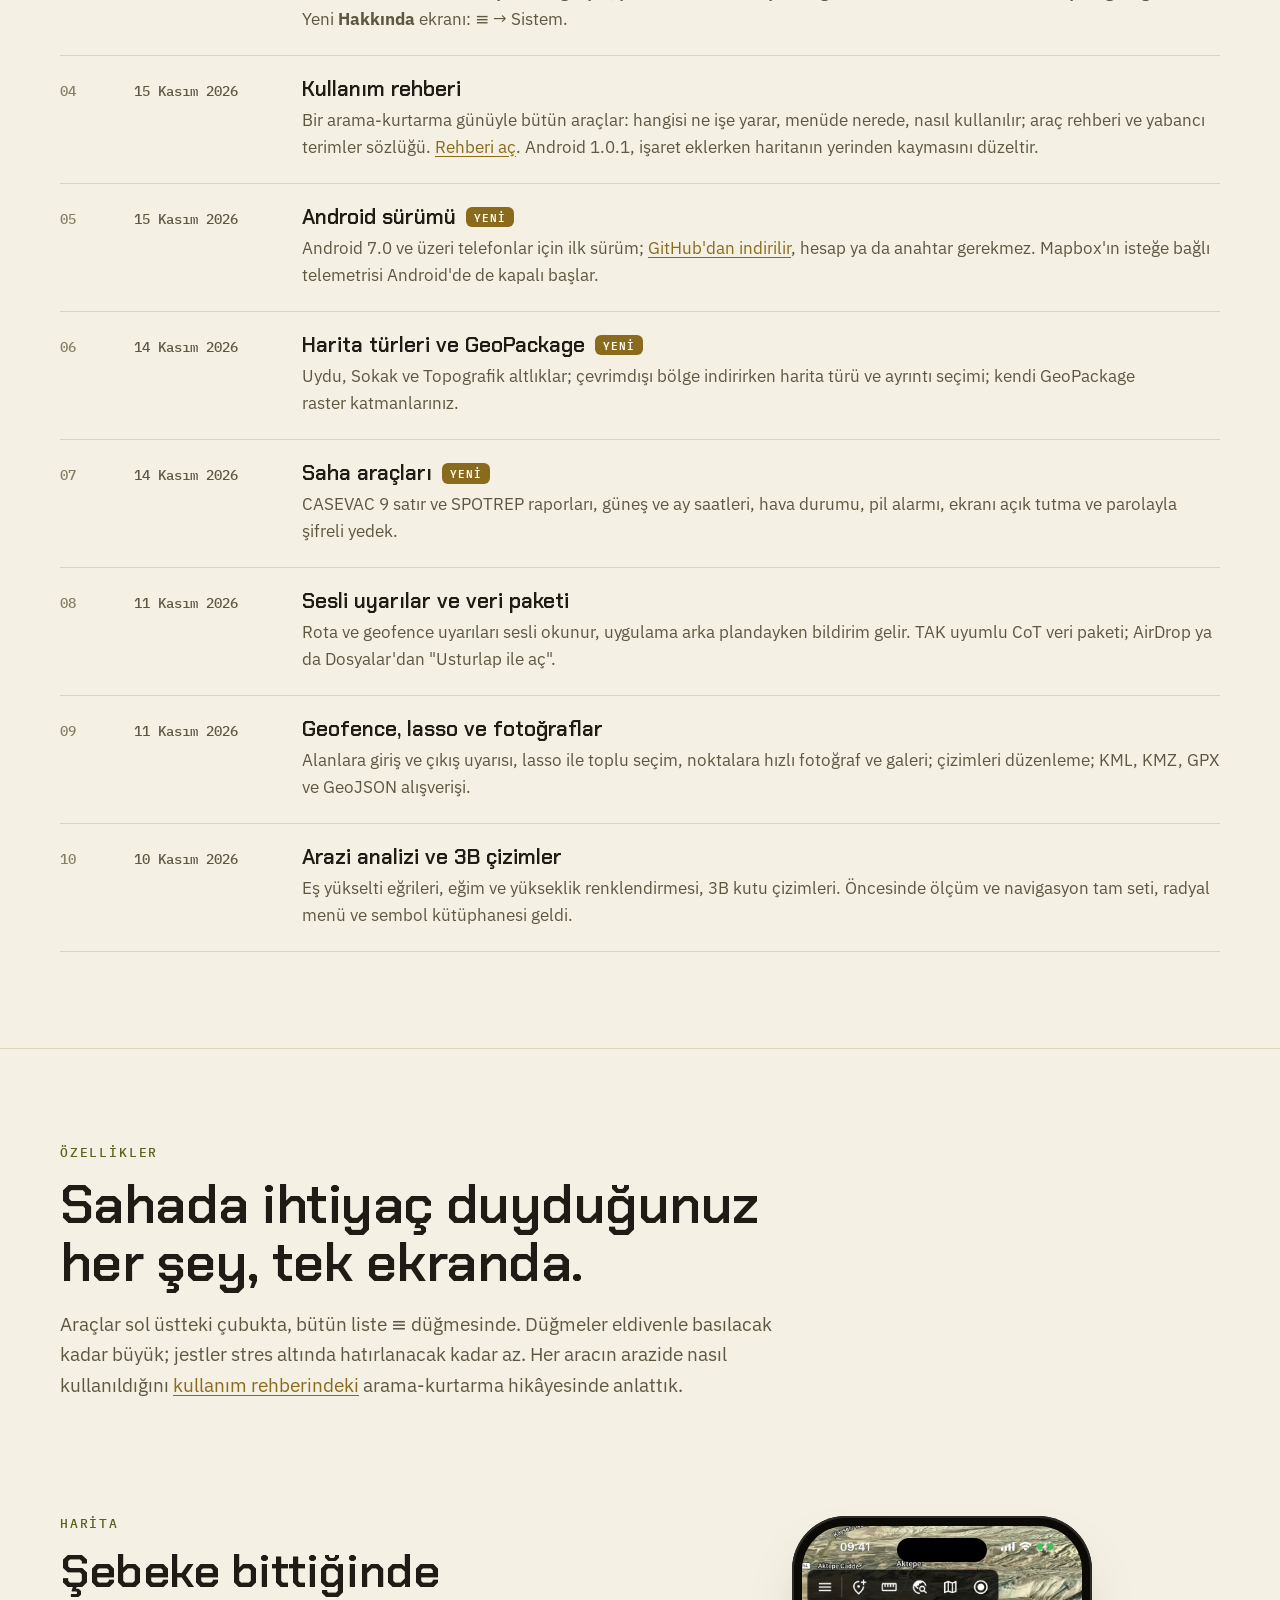
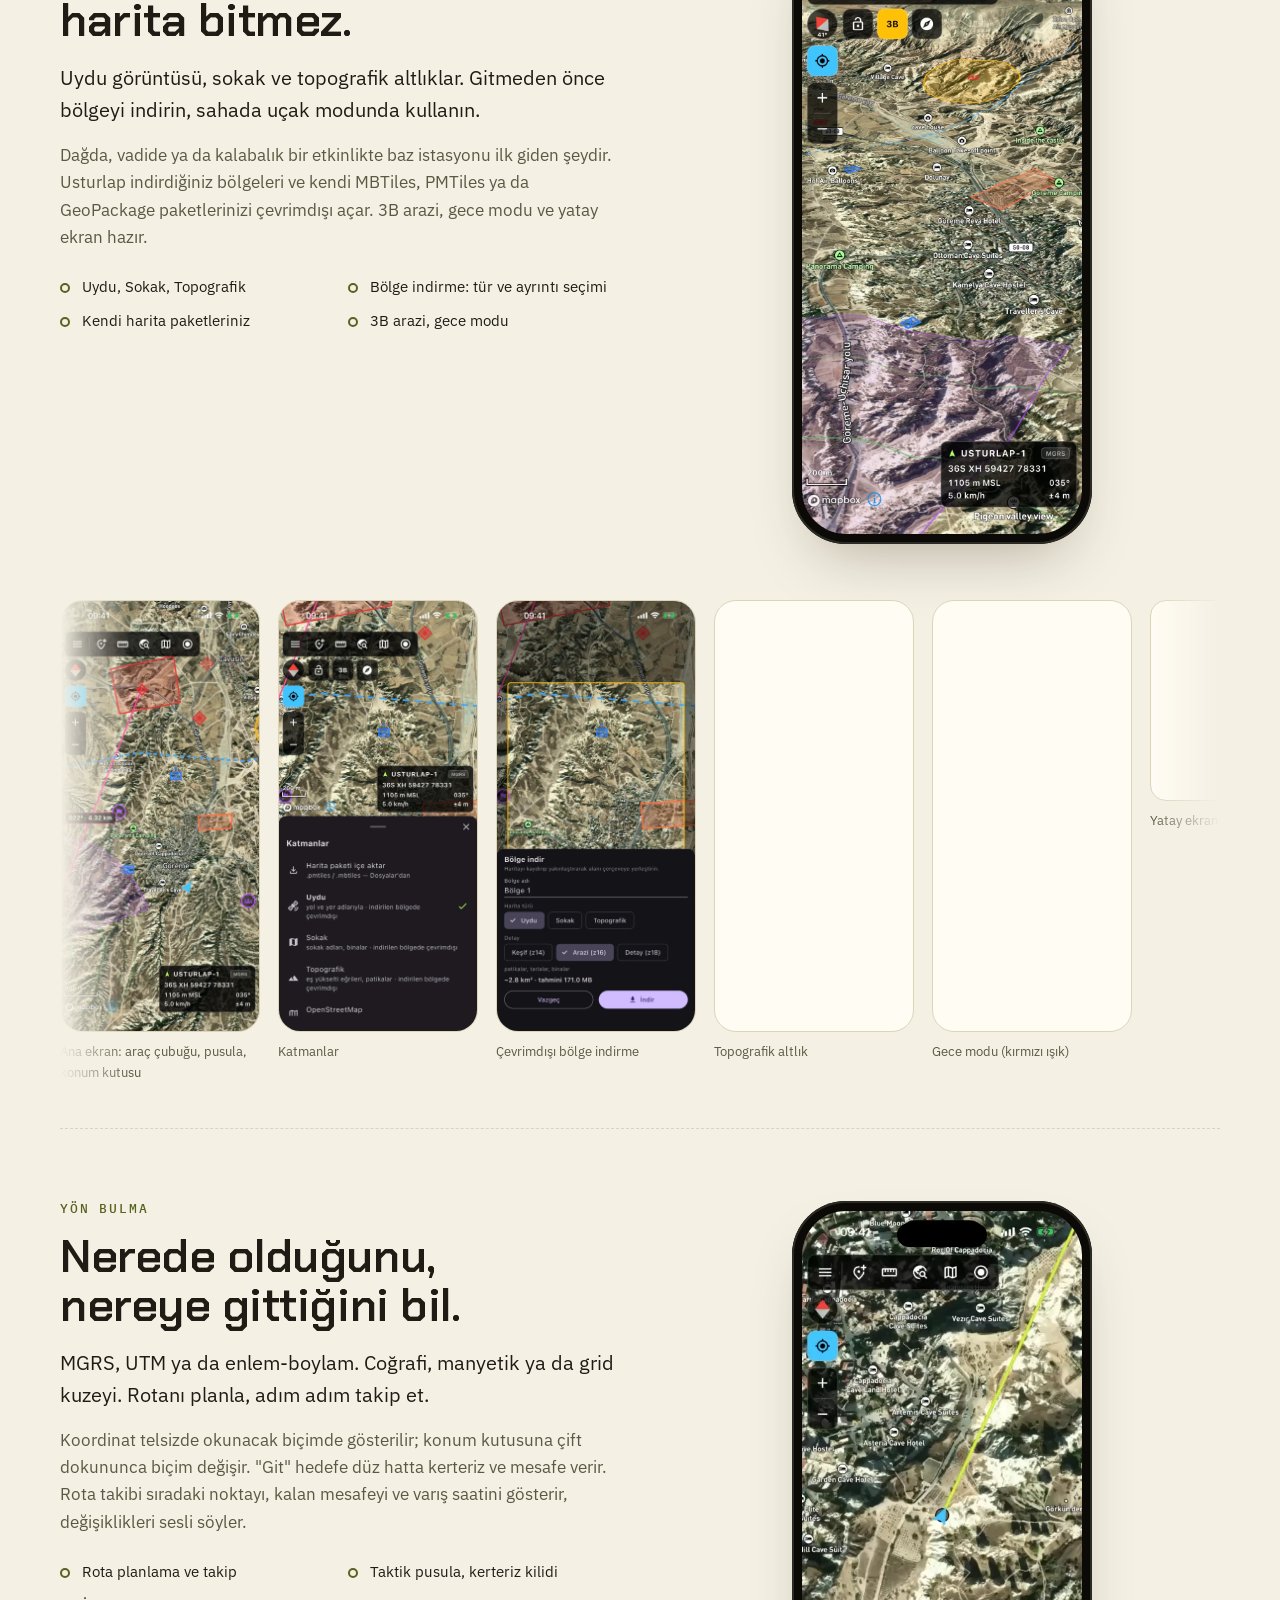
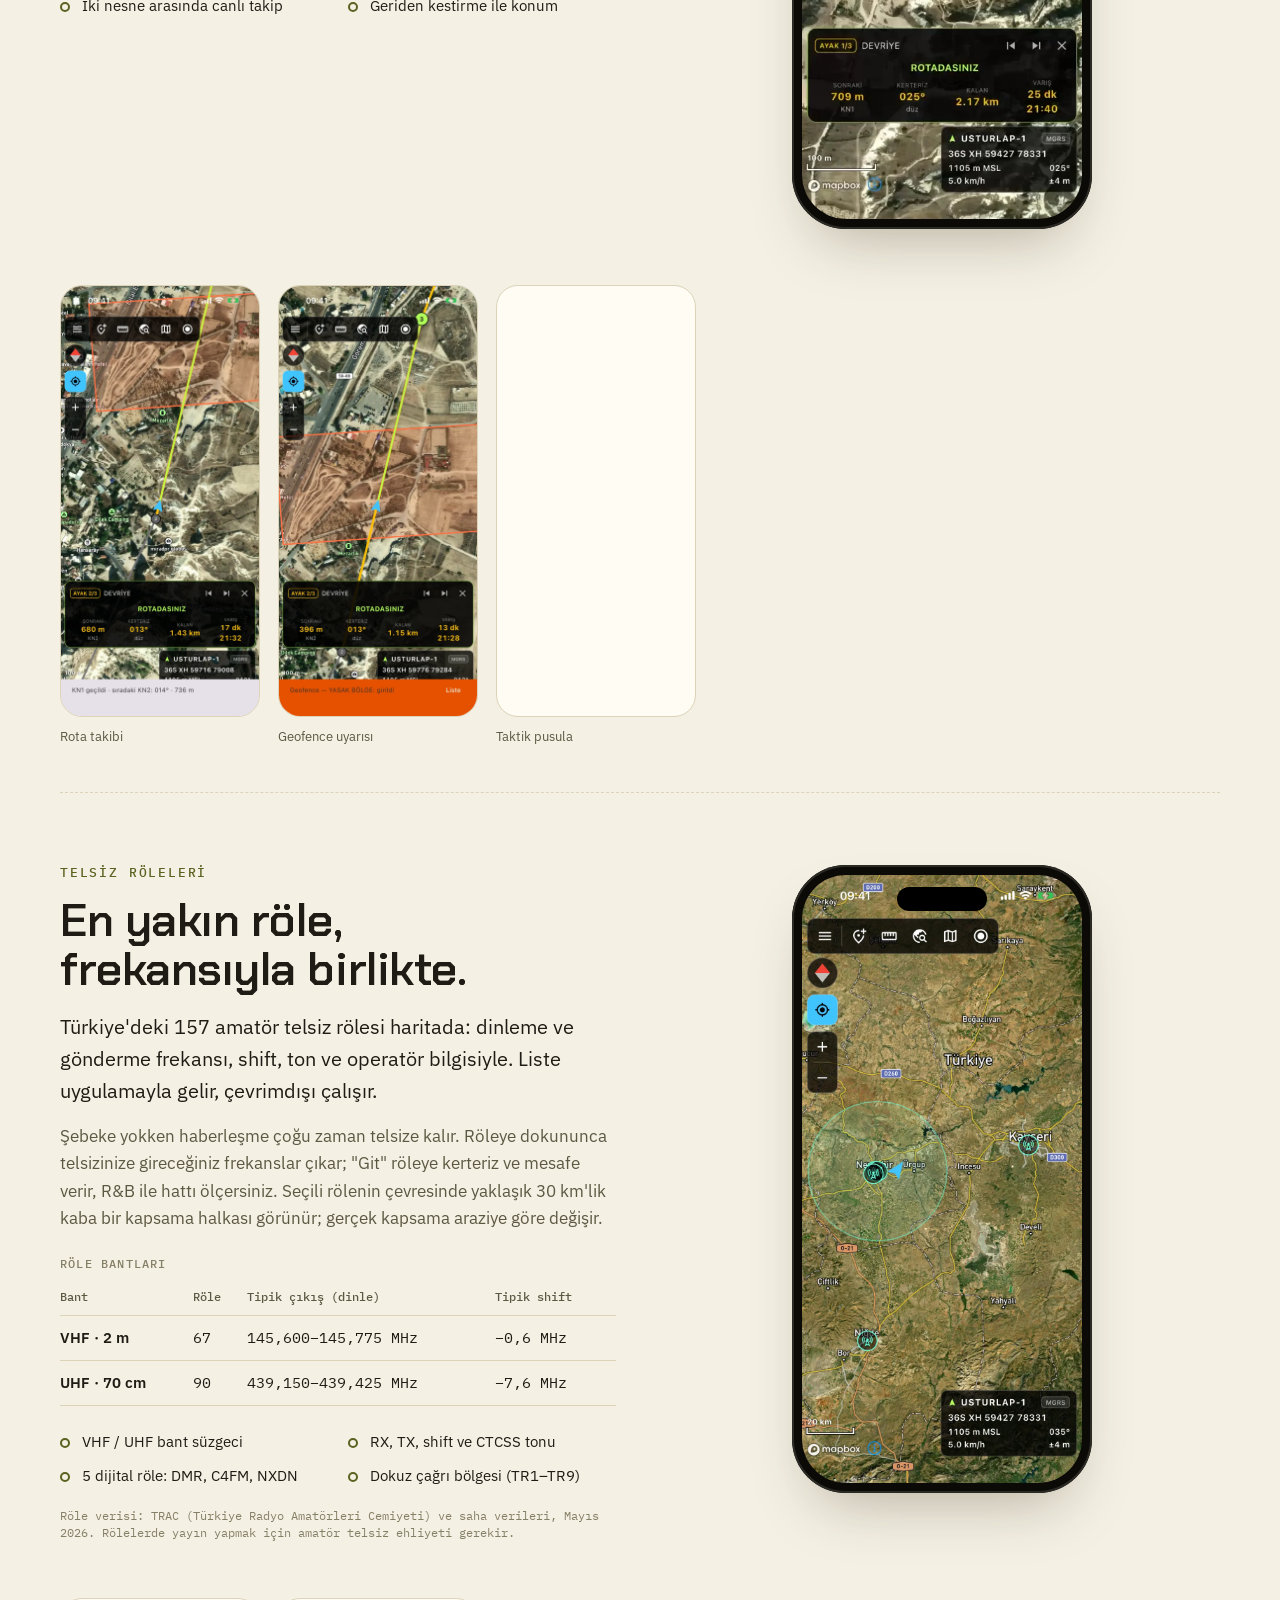
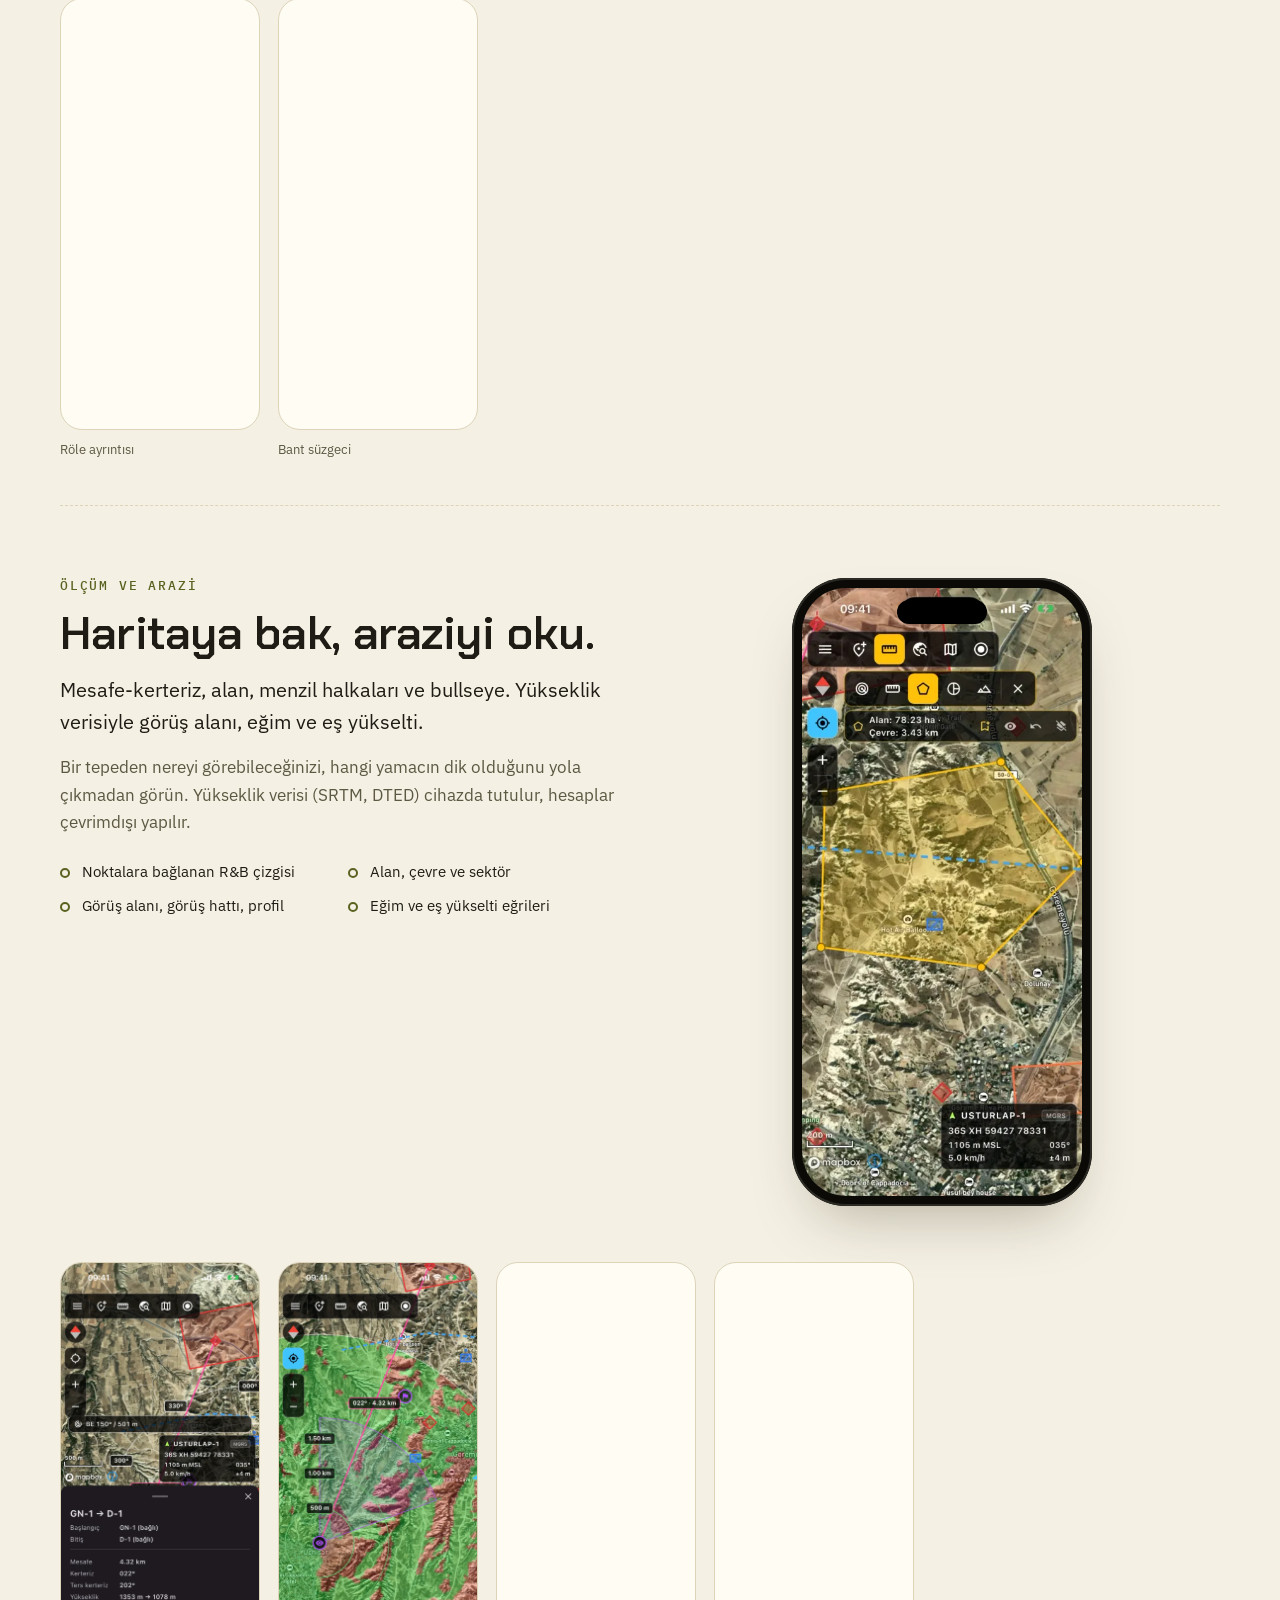
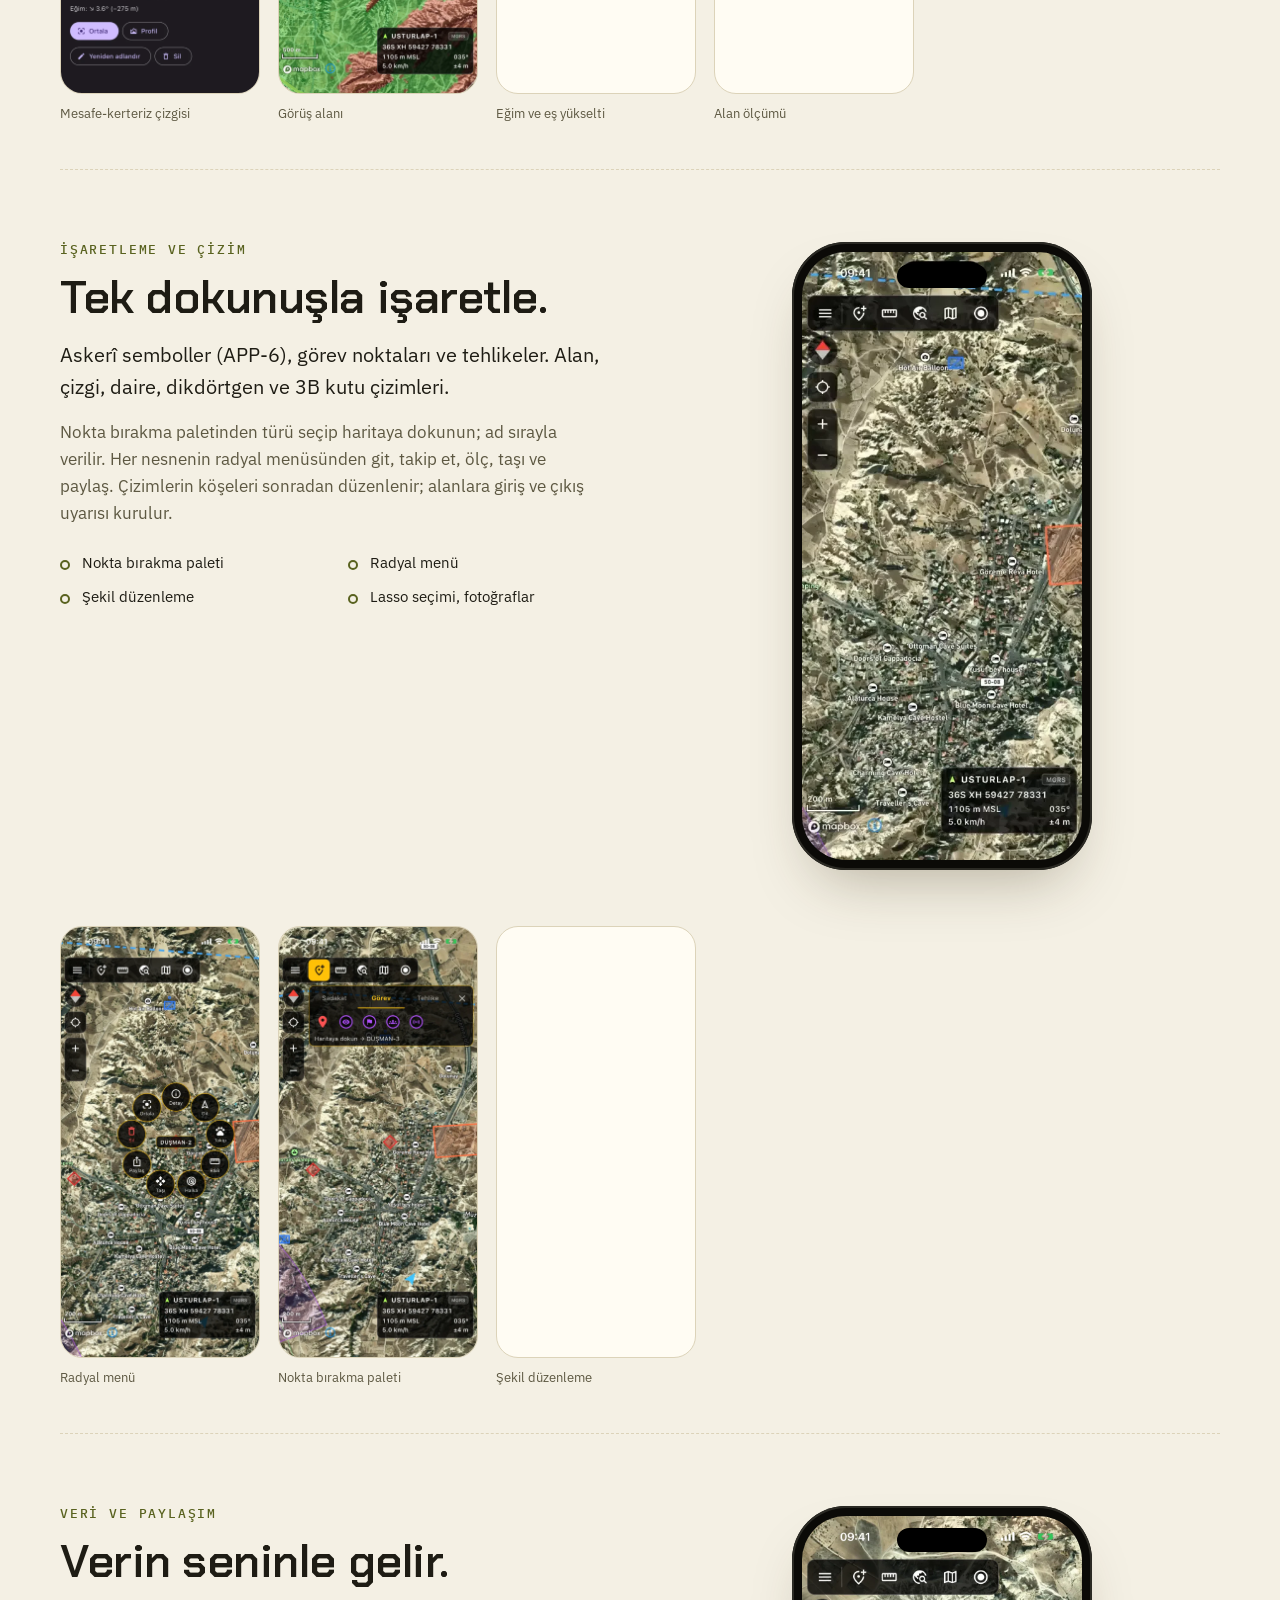
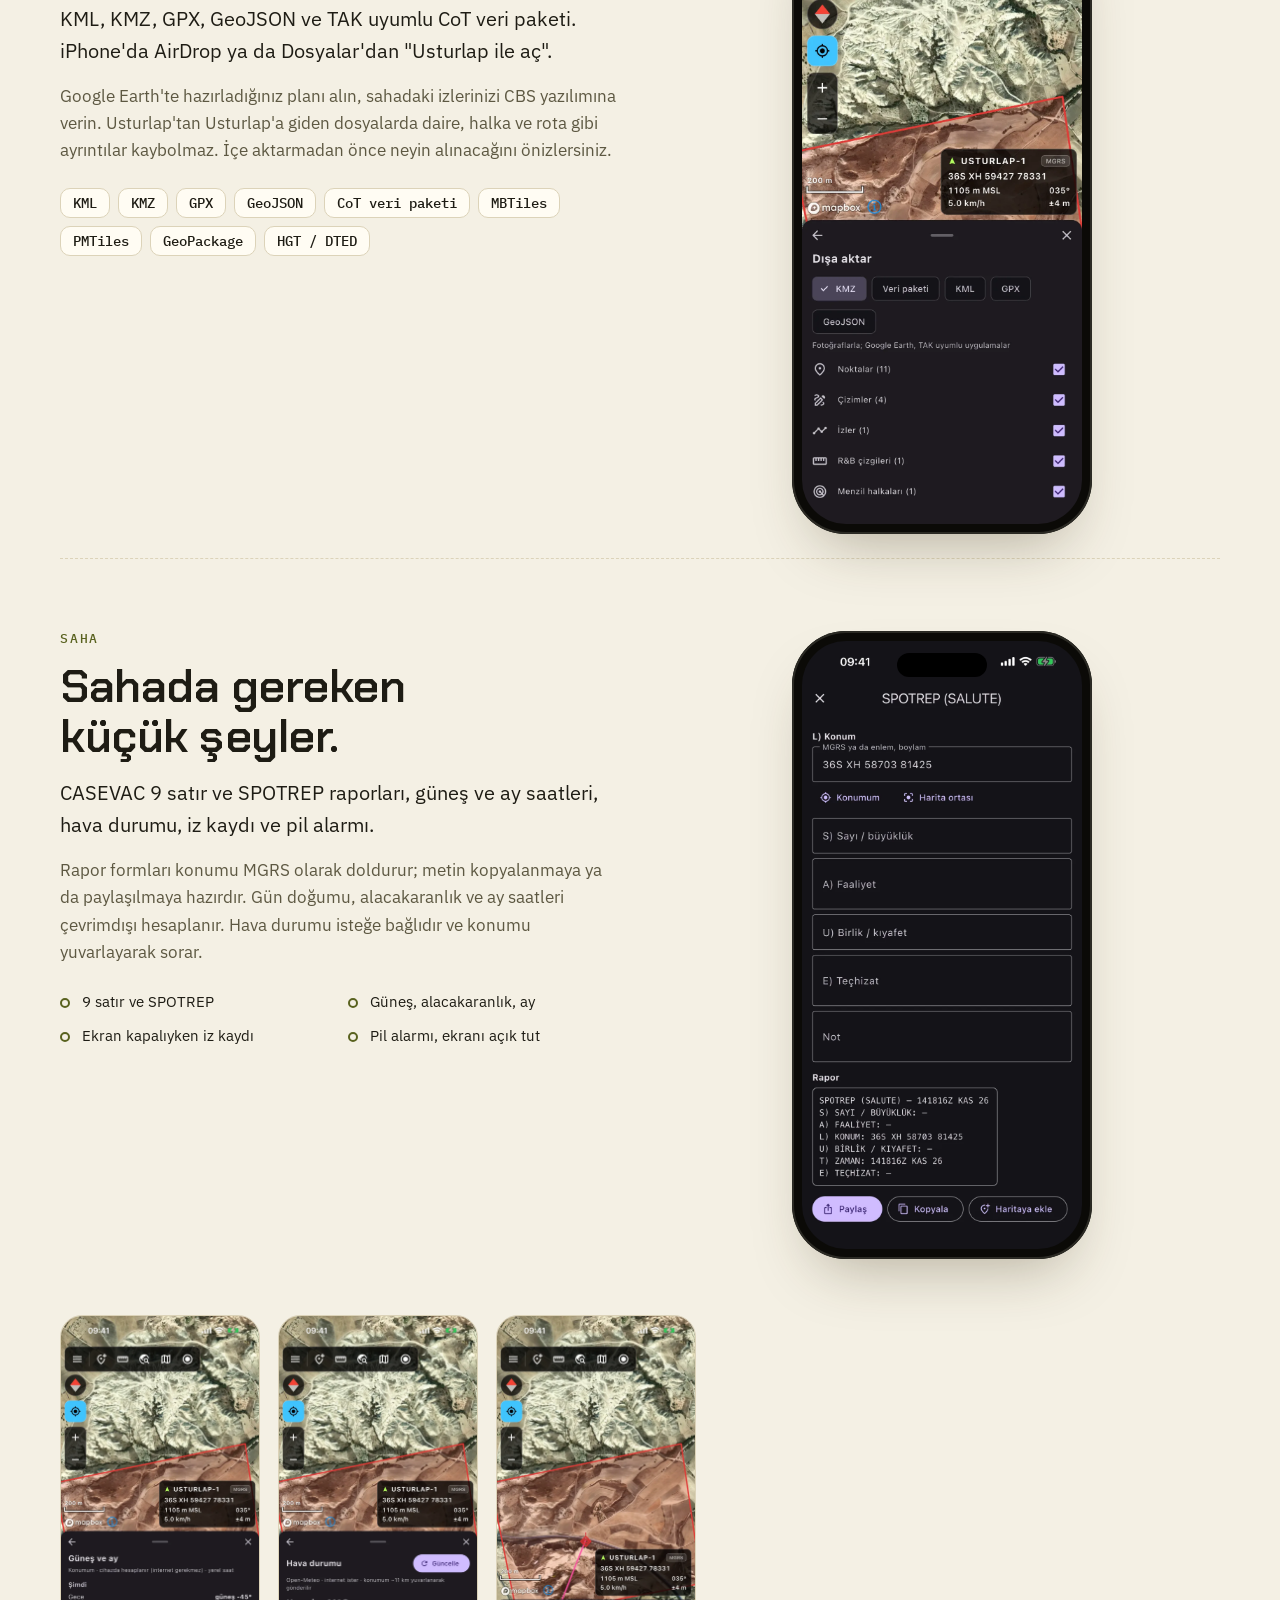
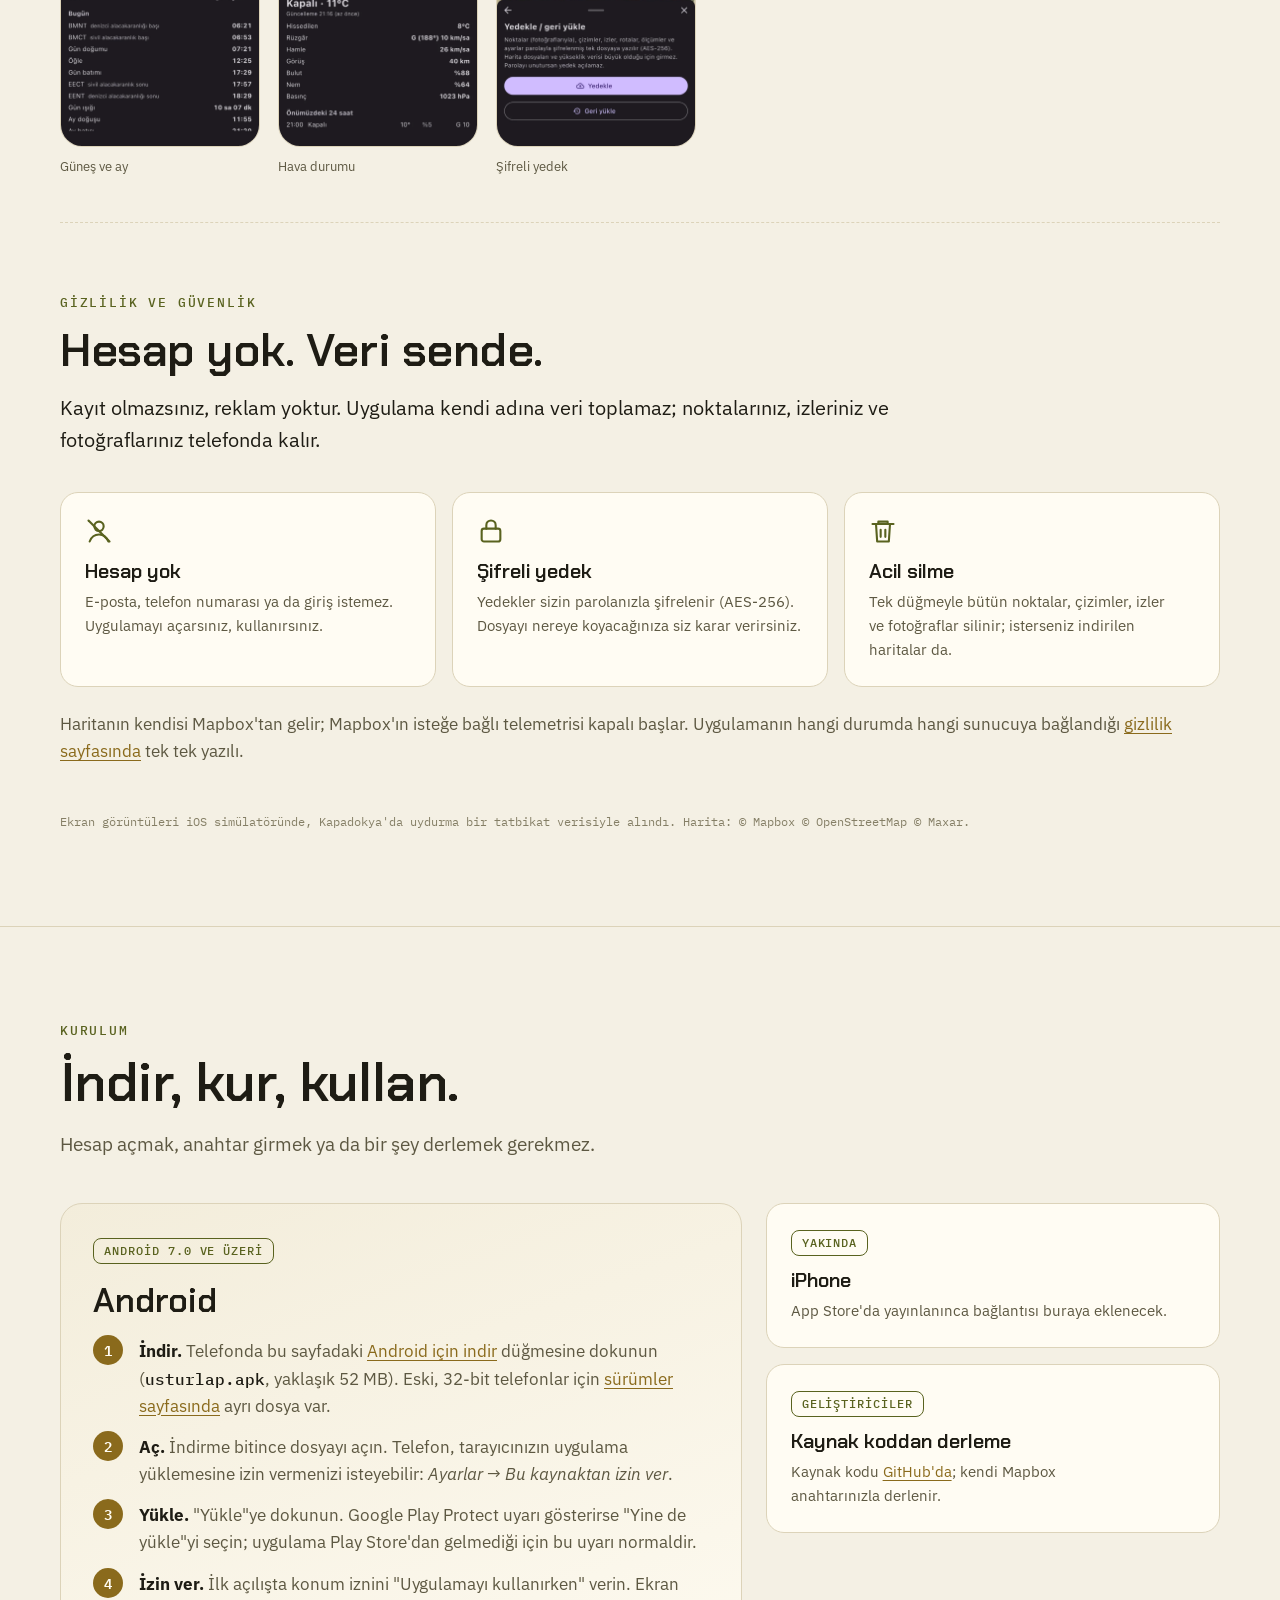
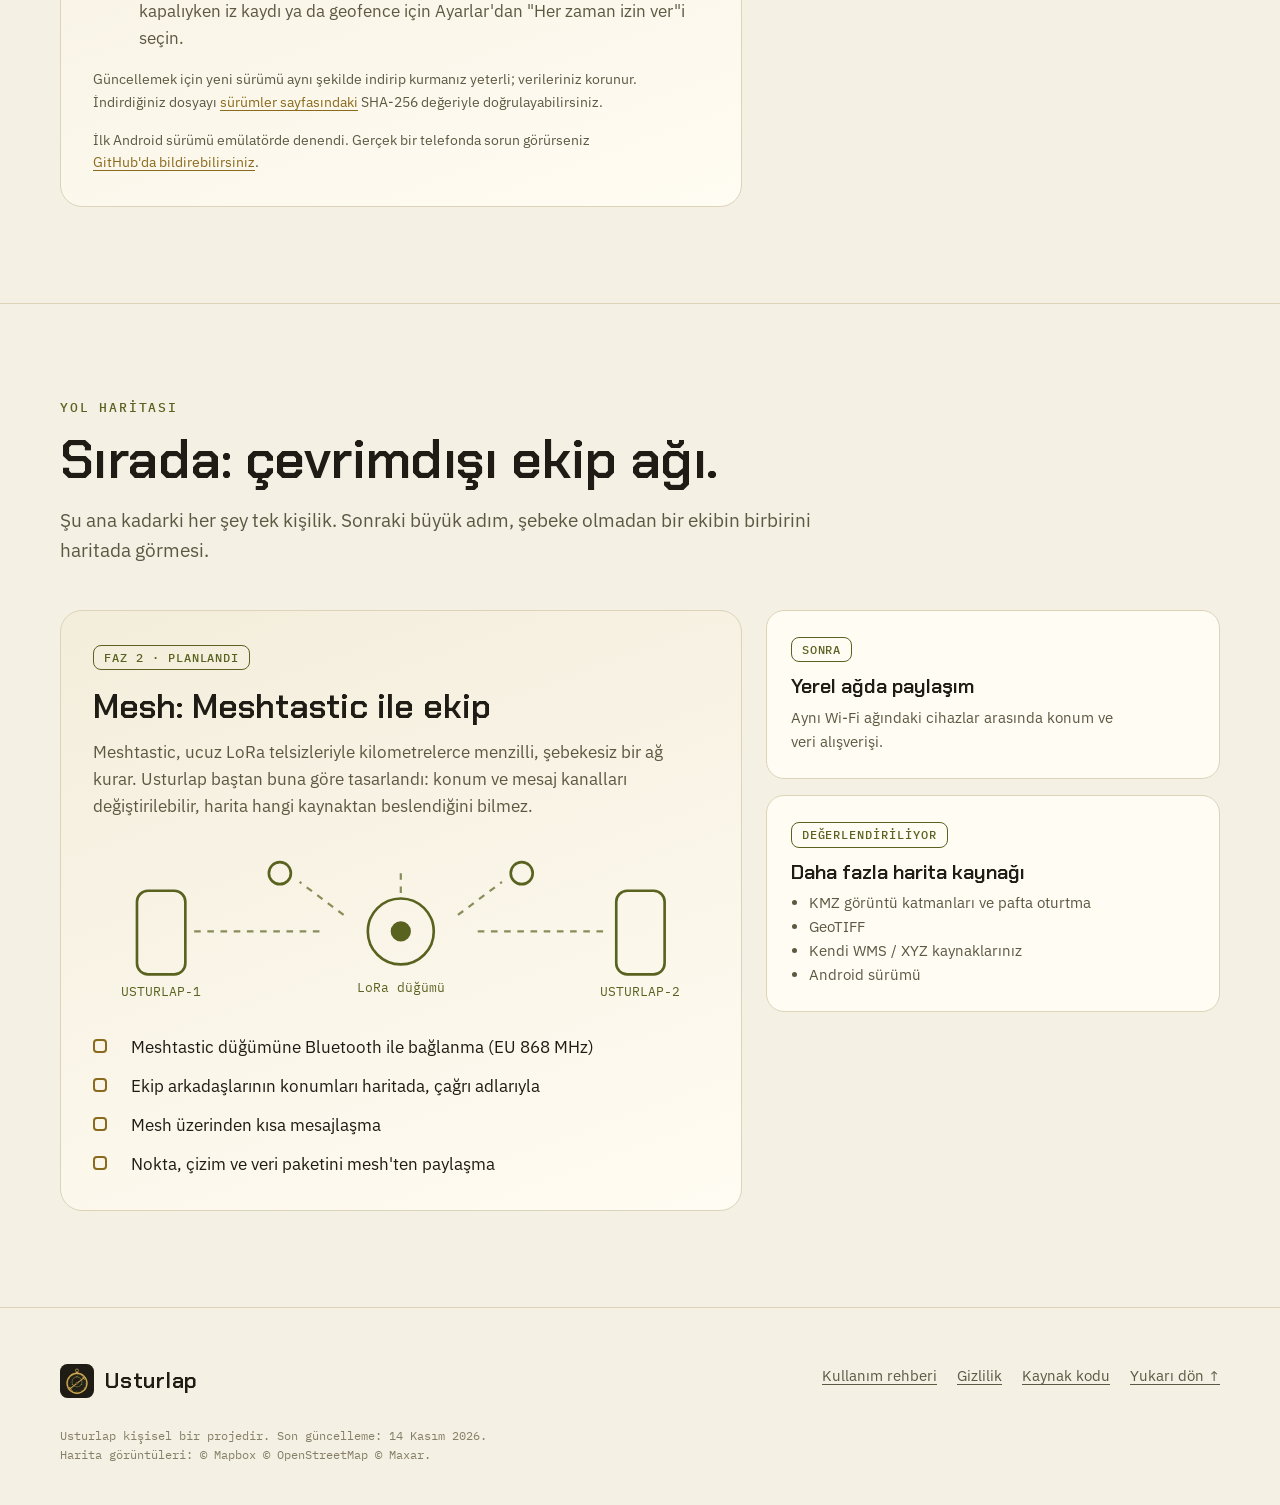
==== commit 3c72ddeb: "Sürüm 1.0.4 Co-Authored-By: Claude Opus 5.5 <noreply@anthropic.com>" ====
--- a/website/index.html
+++ b/website/index.html
@@ -101,7 +101,14 @@
       <li>
         <time datetime="2026-11-18">18 Kasım 2026</time>
         <div>
-          <h3>1.0.3: veri güvenliği <span class="badge">YENİ</span></h3>
+          <h3>1.0.4: gizlilik sıkılaştırması <span class="badge">YENİ</span></h3>
+          <p>Telefondaki başka uygulamalar Usturlap'ın haritalarını okuyamaz. Başkasından gelen bir yedek, uygulamanın kendi dosyalarına erişemez. Verileriniz telefonun bulut yedeğine girmez.</p>
+        </div>
+      </li>
+      <li>
+        <time datetime="2026-11-18">18 Kasım 2026</time>
+        <div>
+          <h3>1.0.3: veri güvenliği</h3>
           <p>Silmeler artık onay istiyor; kaydedilen iz yanlışlıkla silinemiyor. Yarıda kalan iz kaydı açılışta kapanıyor, "kendiliğinden dur" ayarı ilk kayıtta da geçerli. Dışa aktarılıp geri alınan izler tarihini ve yüksekliğini koruyor. İçe aktarma ya hepsini alıyor ya hiçbirini; yedekler daha güçlü şifreleniyor. Konum izni sonradan verilince uygulamayı yeniden açmak gerekmiyor.</p>
         </div>
       </li>
@@ -433,7 +440,7 @@
         <div>
           <span class="tag">Geliştiriciler</span>
           <h3>Kaynak koddan derleme</h3>
-          <p>Kendi Mapbox anahtarınızla derlemek için <a href="https://github.com/aoyilmaz/usturlap#kaynak-koddan-derleme">README'deki rehber</a>.</p>
+          <p>Kaynak kodu <a href="https://github.com/aoyilmaz/usturlap">GitHub'da</a>; kendi Mapbox anahtarınızla derlenir.</p>
         </div>
       </div>
     </div>
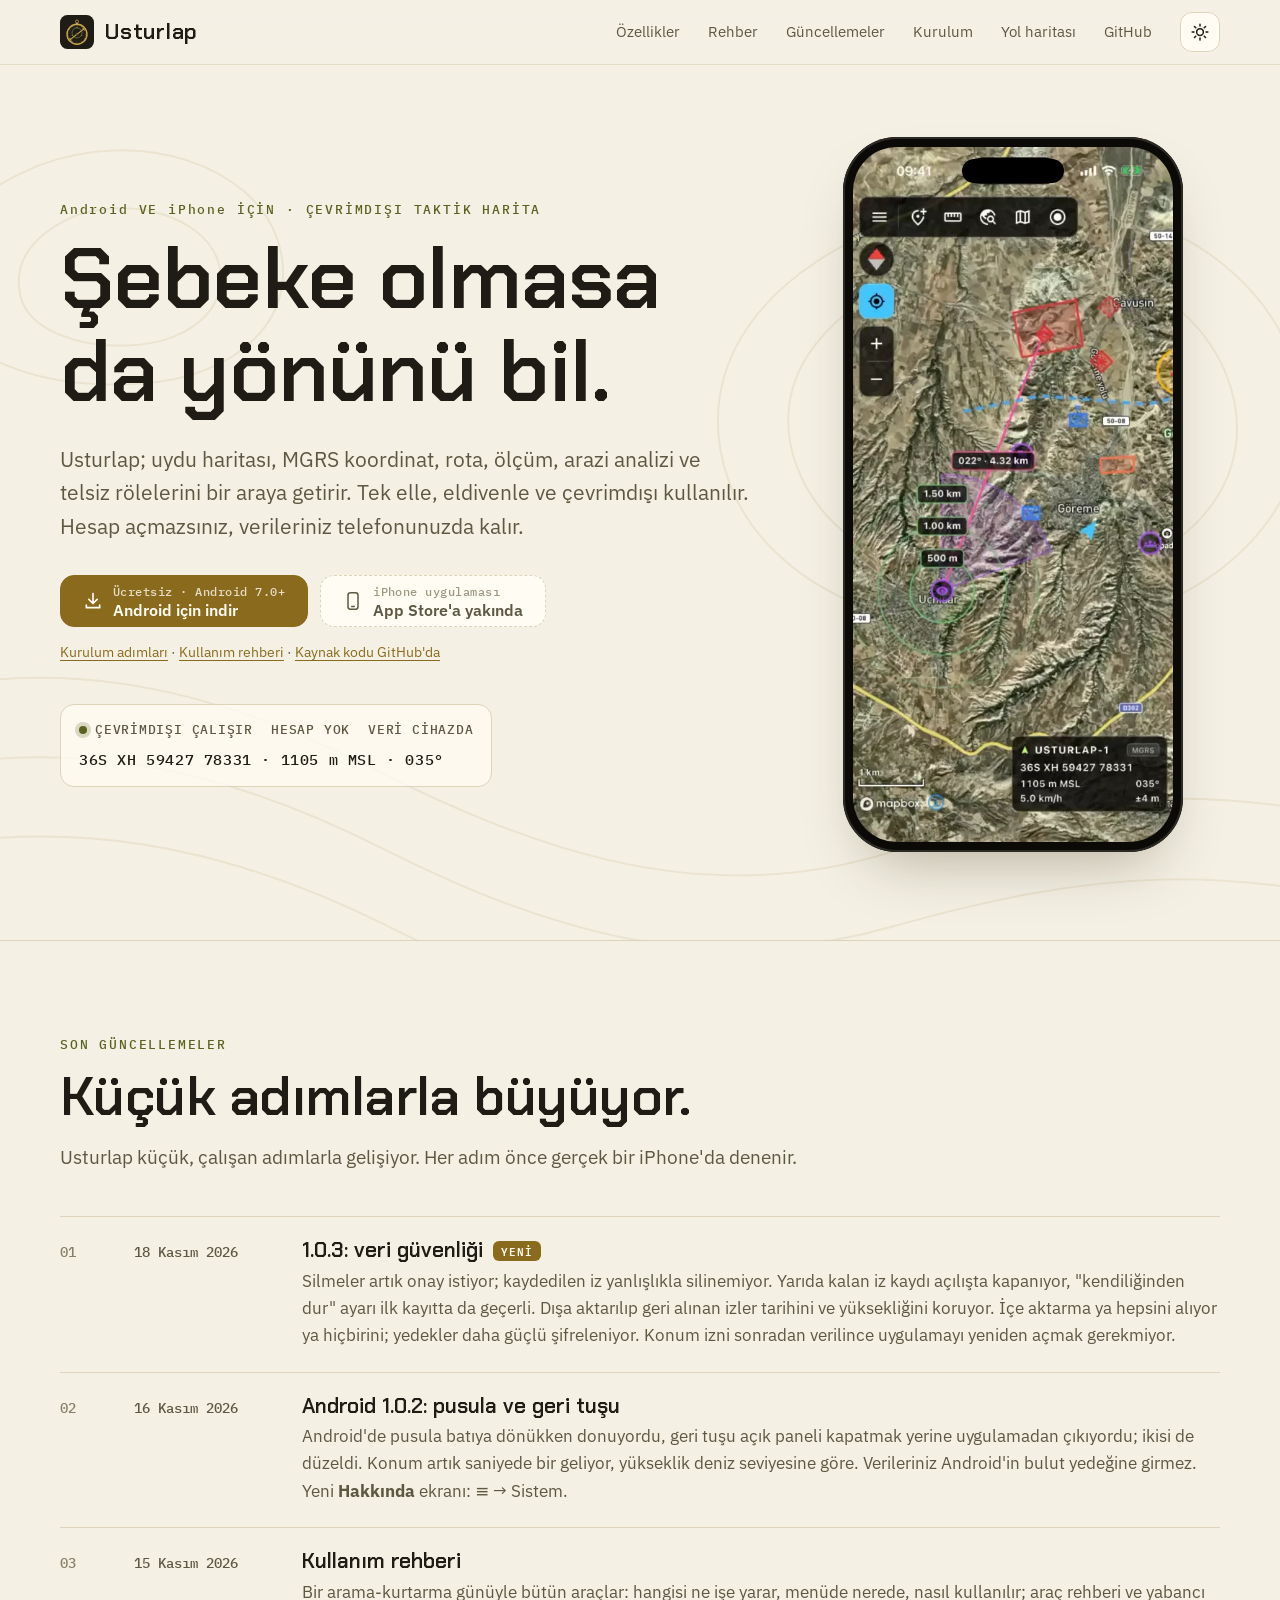
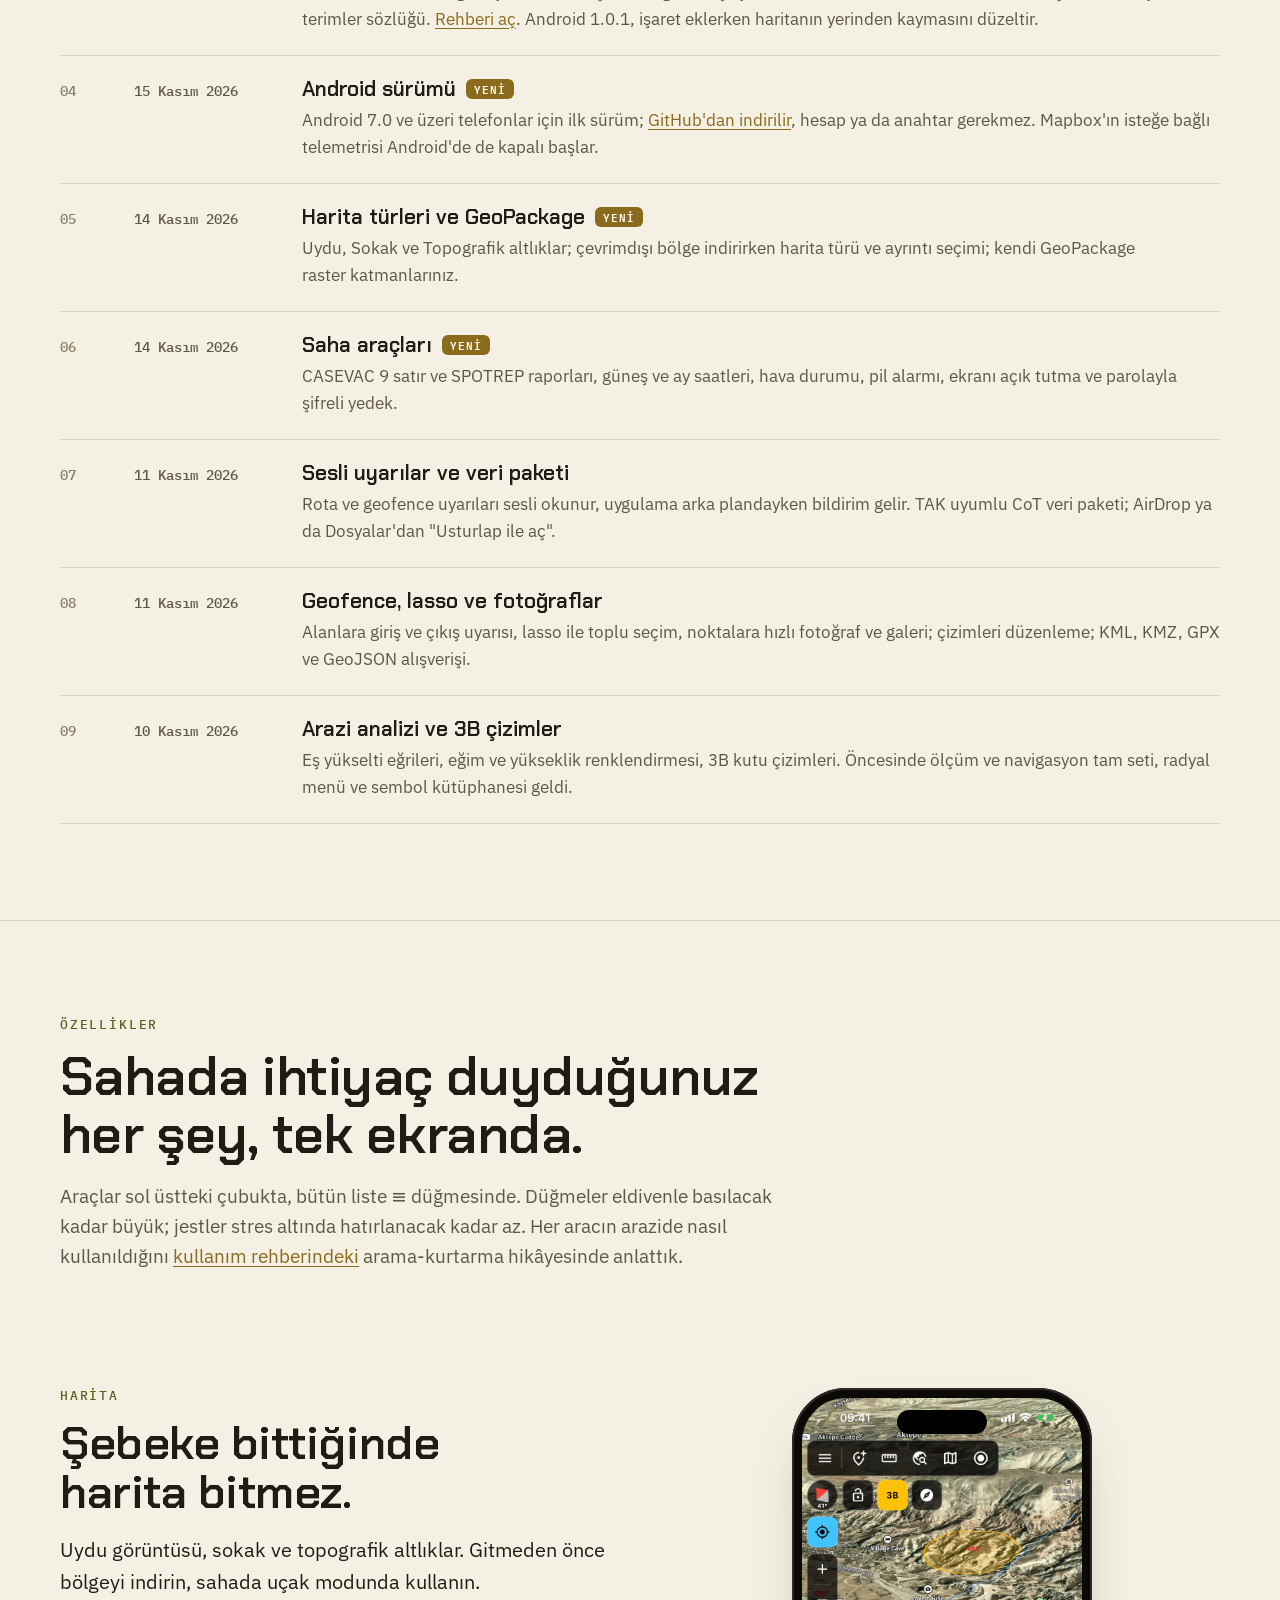
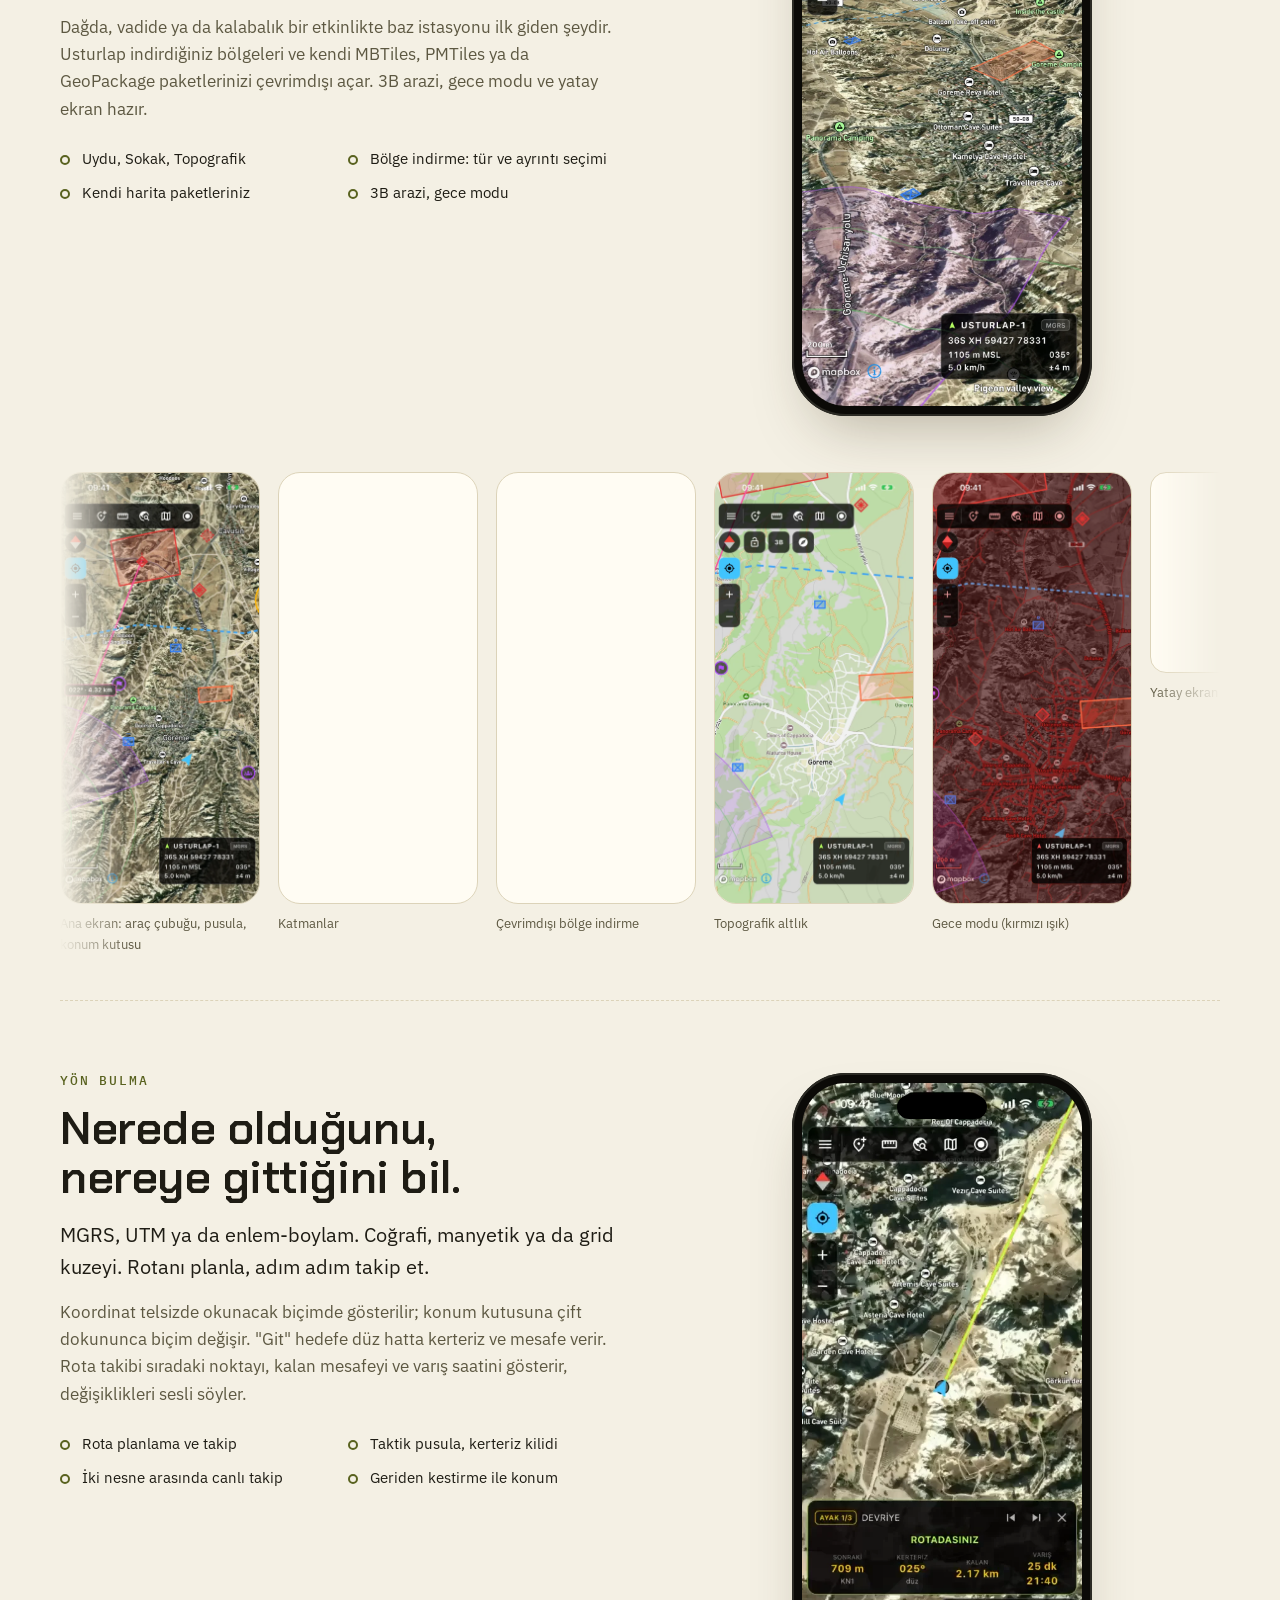
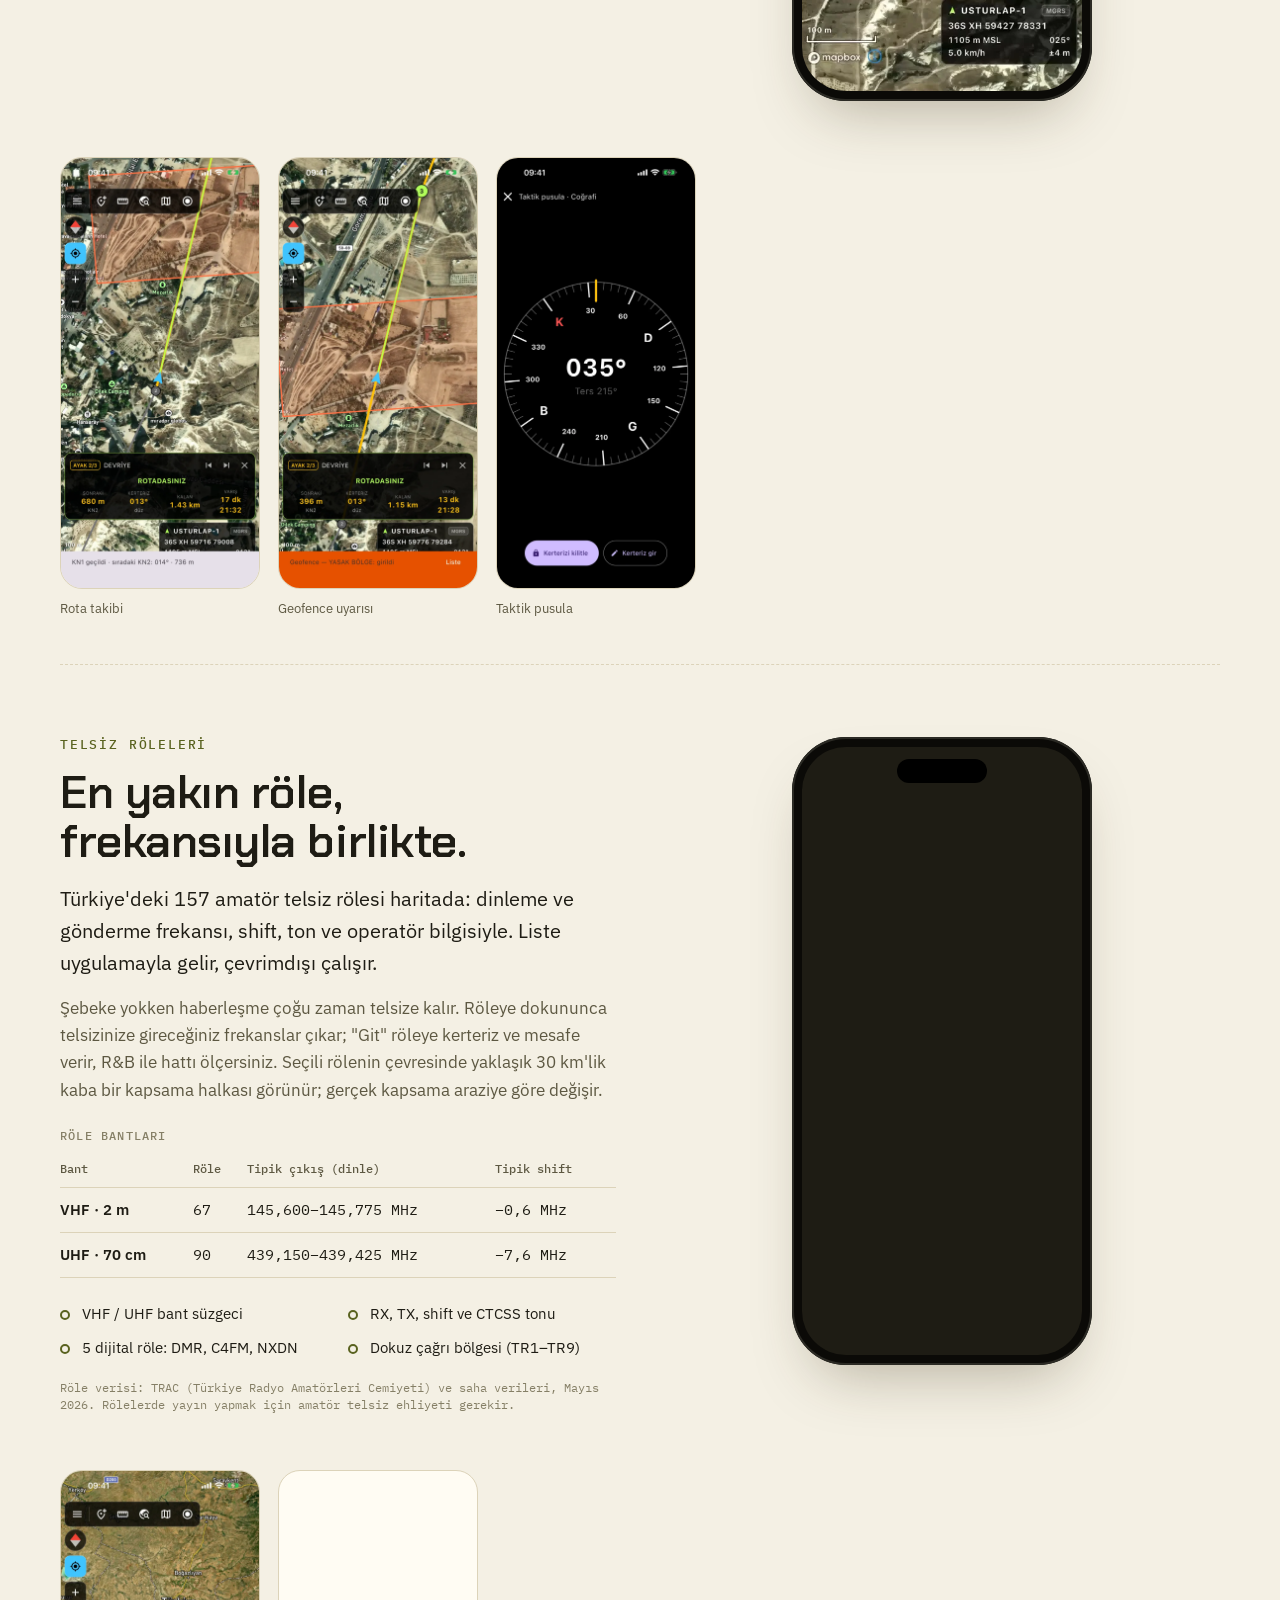
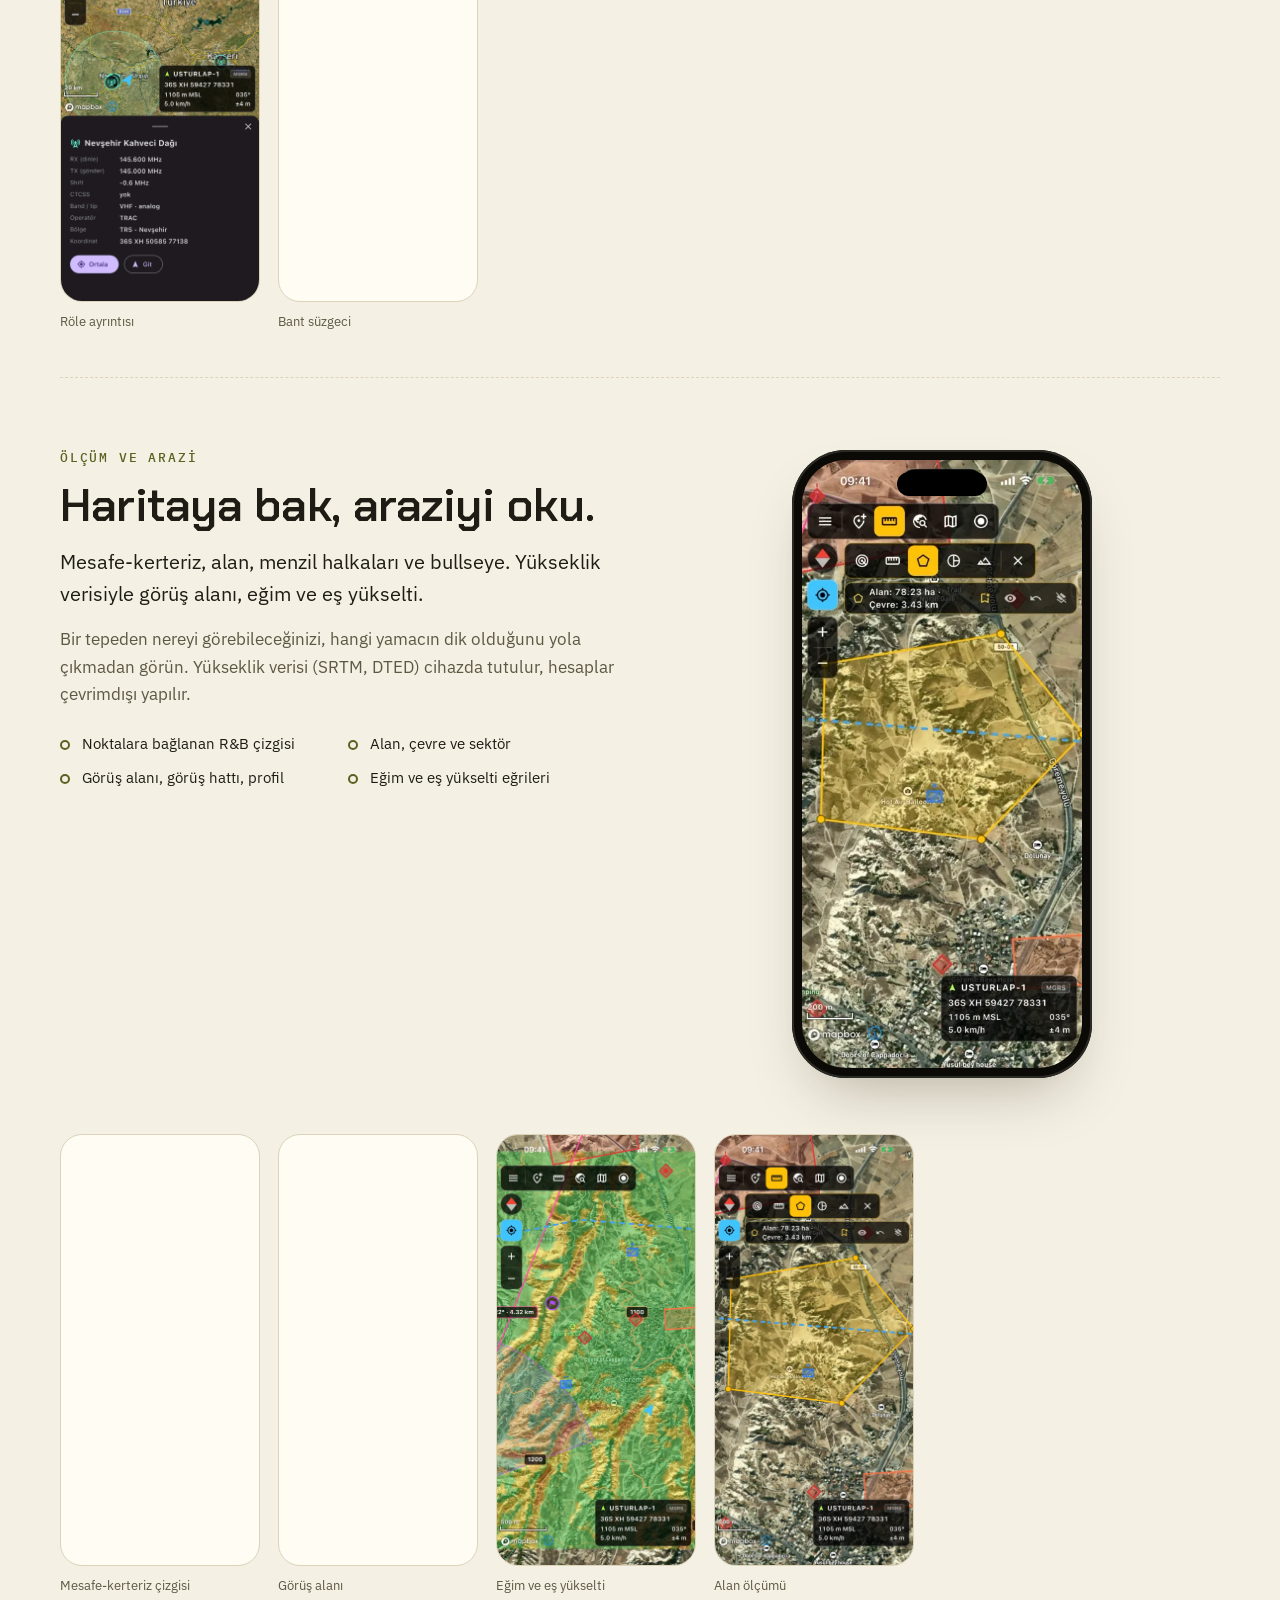
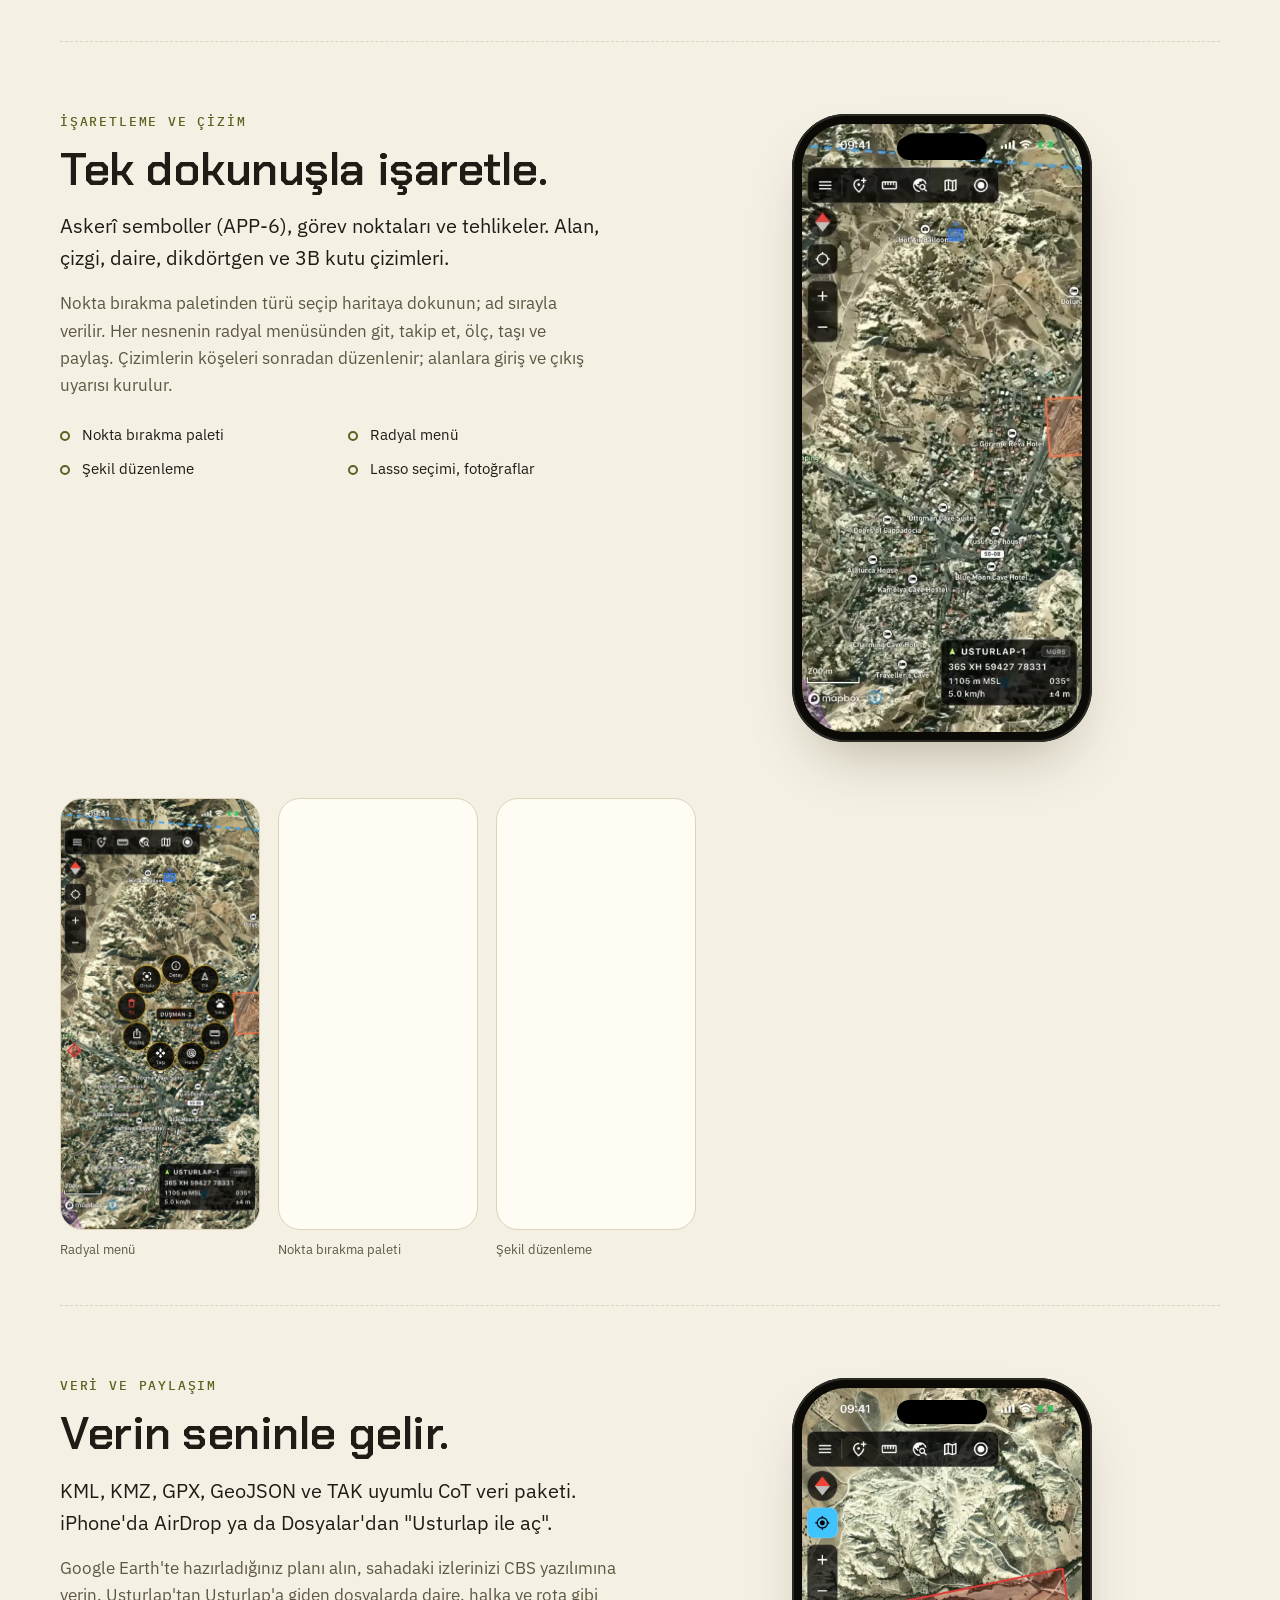
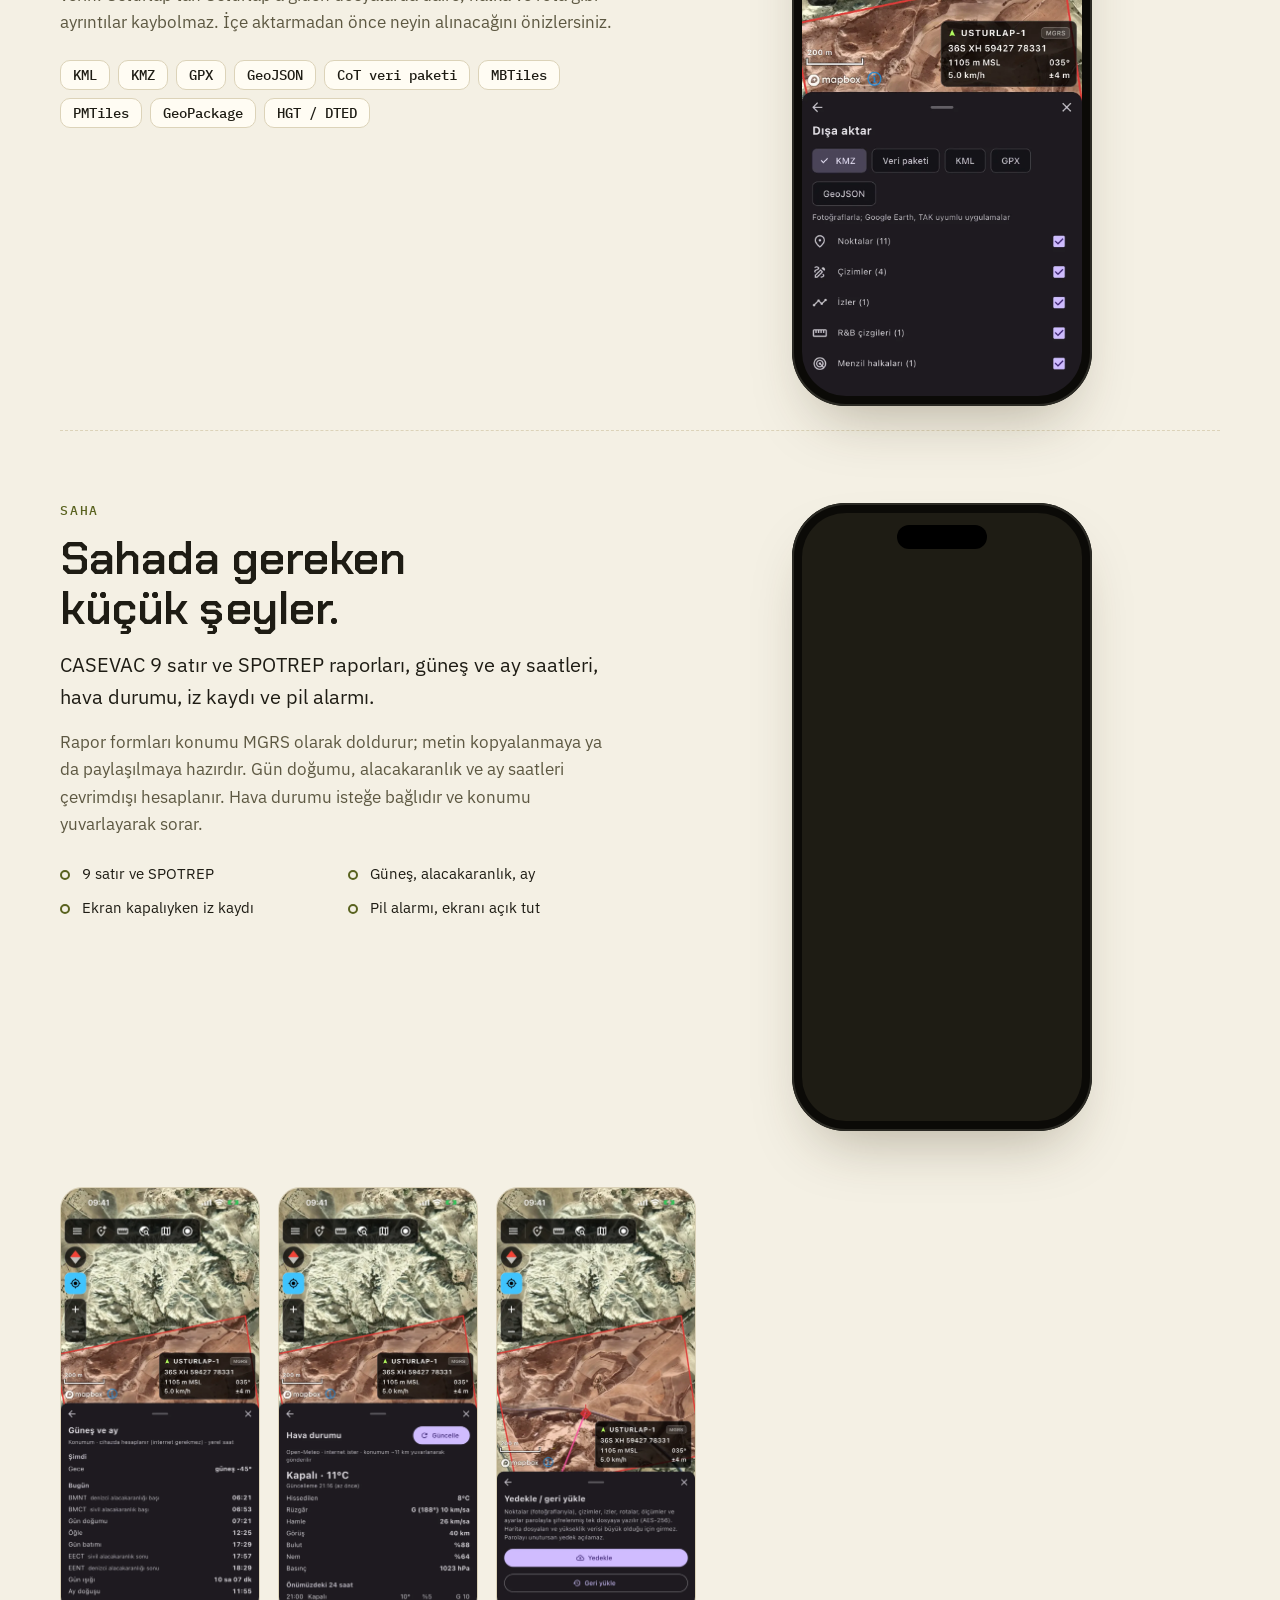
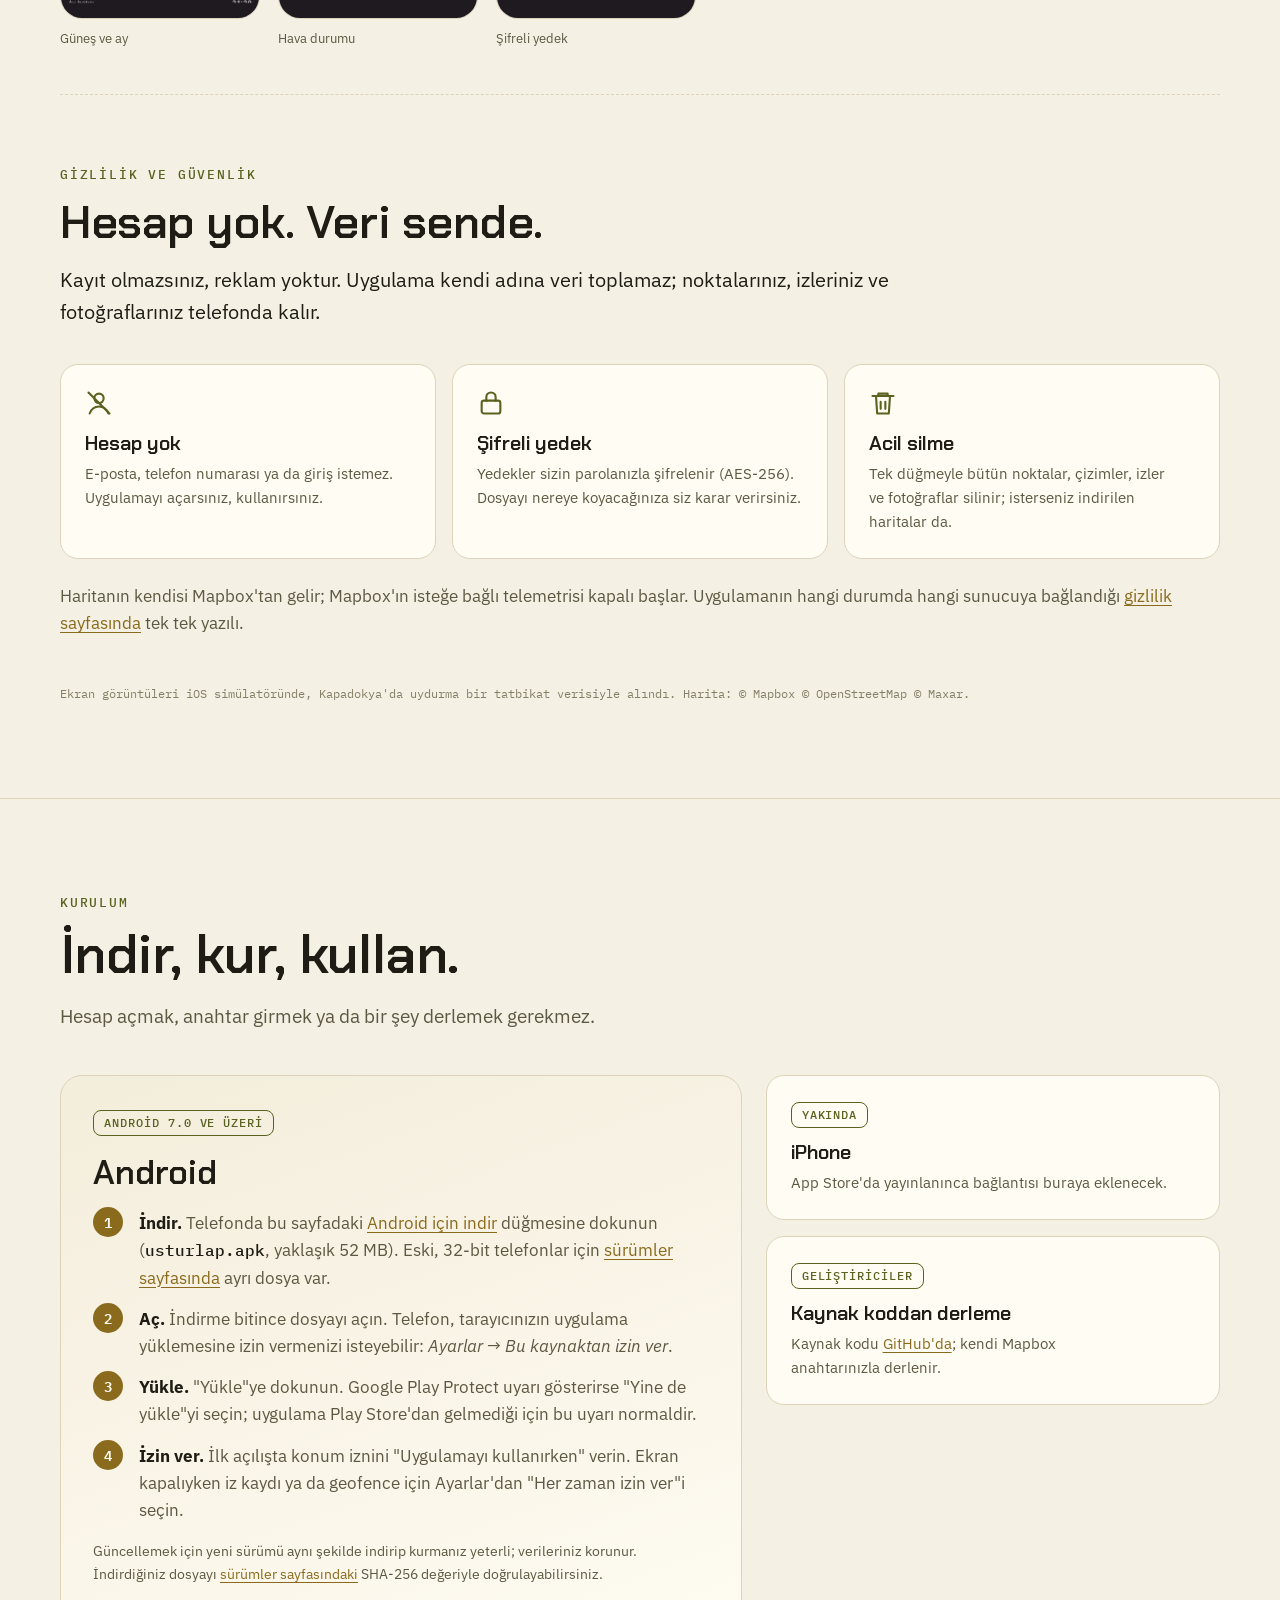
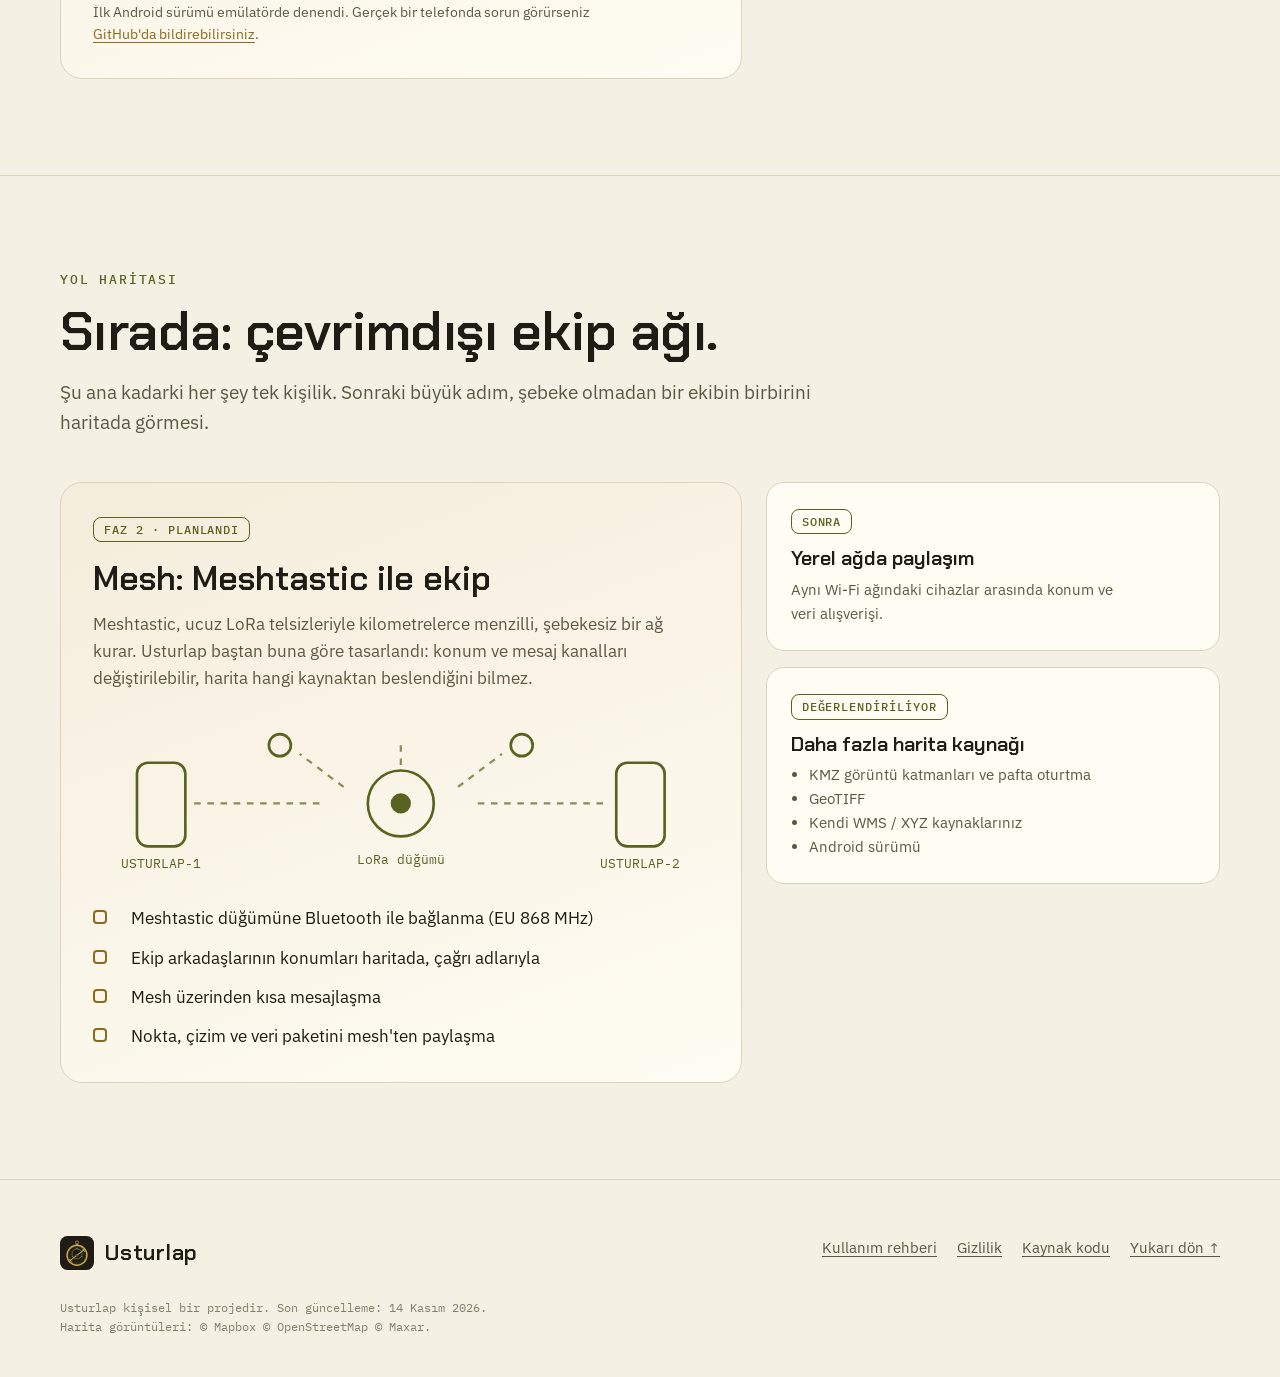
==== commit 1827a8b8: "Testler, belgeler ve iç notlar yalnız geliştirici bilgisayarında - test/, integration_test/, docs/ v" ====
--- a/website/index.html
+++ b/website/index.html
@@ -101,14 +101,7 @@
       <li>
         <time datetime="2026-11-18">18 Kasım 2026</time>
         <div>
-          <h3>1.0.4: gizlilik sıkılaştırması <span class="badge">YENİ</span></h3>
-          <p>Telefondaki başka uygulamalar Usturlap'ın haritalarını okuyamaz. Başkasından gelen bir yedek, uygulamanın kendi dosyalarına erişemez. Verileriniz telefonun bulut yedeğine girmez.</p>
-        </div>
-      </li>
-      <li>
-        <time datetime="2026-11-18">18 Kasım 2026</time>
-        <div>
-          <h3>1.0.3: veri güvenliği</h3>
+          <h3>1.0.3: veri güvenliği <span class="badge">YENİ</span></h3>
           <p>Silmeler artık onay istiyor; kaydedilen iz yanlışlıkla silinemiyor. Yarıda kalan iz kaydı açılışta kapanıyor, "kendiliğinden dur" ayarı ilk kayıtta da geçerli. Dışa aktarılıp geri alınan izler tarihini ve yüksekliğini koruyor. İçe aktarma ya hepsini alıyor ya hiçbirini; yedekler daha güçlü şifreleniyor. Konum izni sonradan verilince uygulamayı yeniden açmak gerekmiyor.</p>
         </div>
       </li>
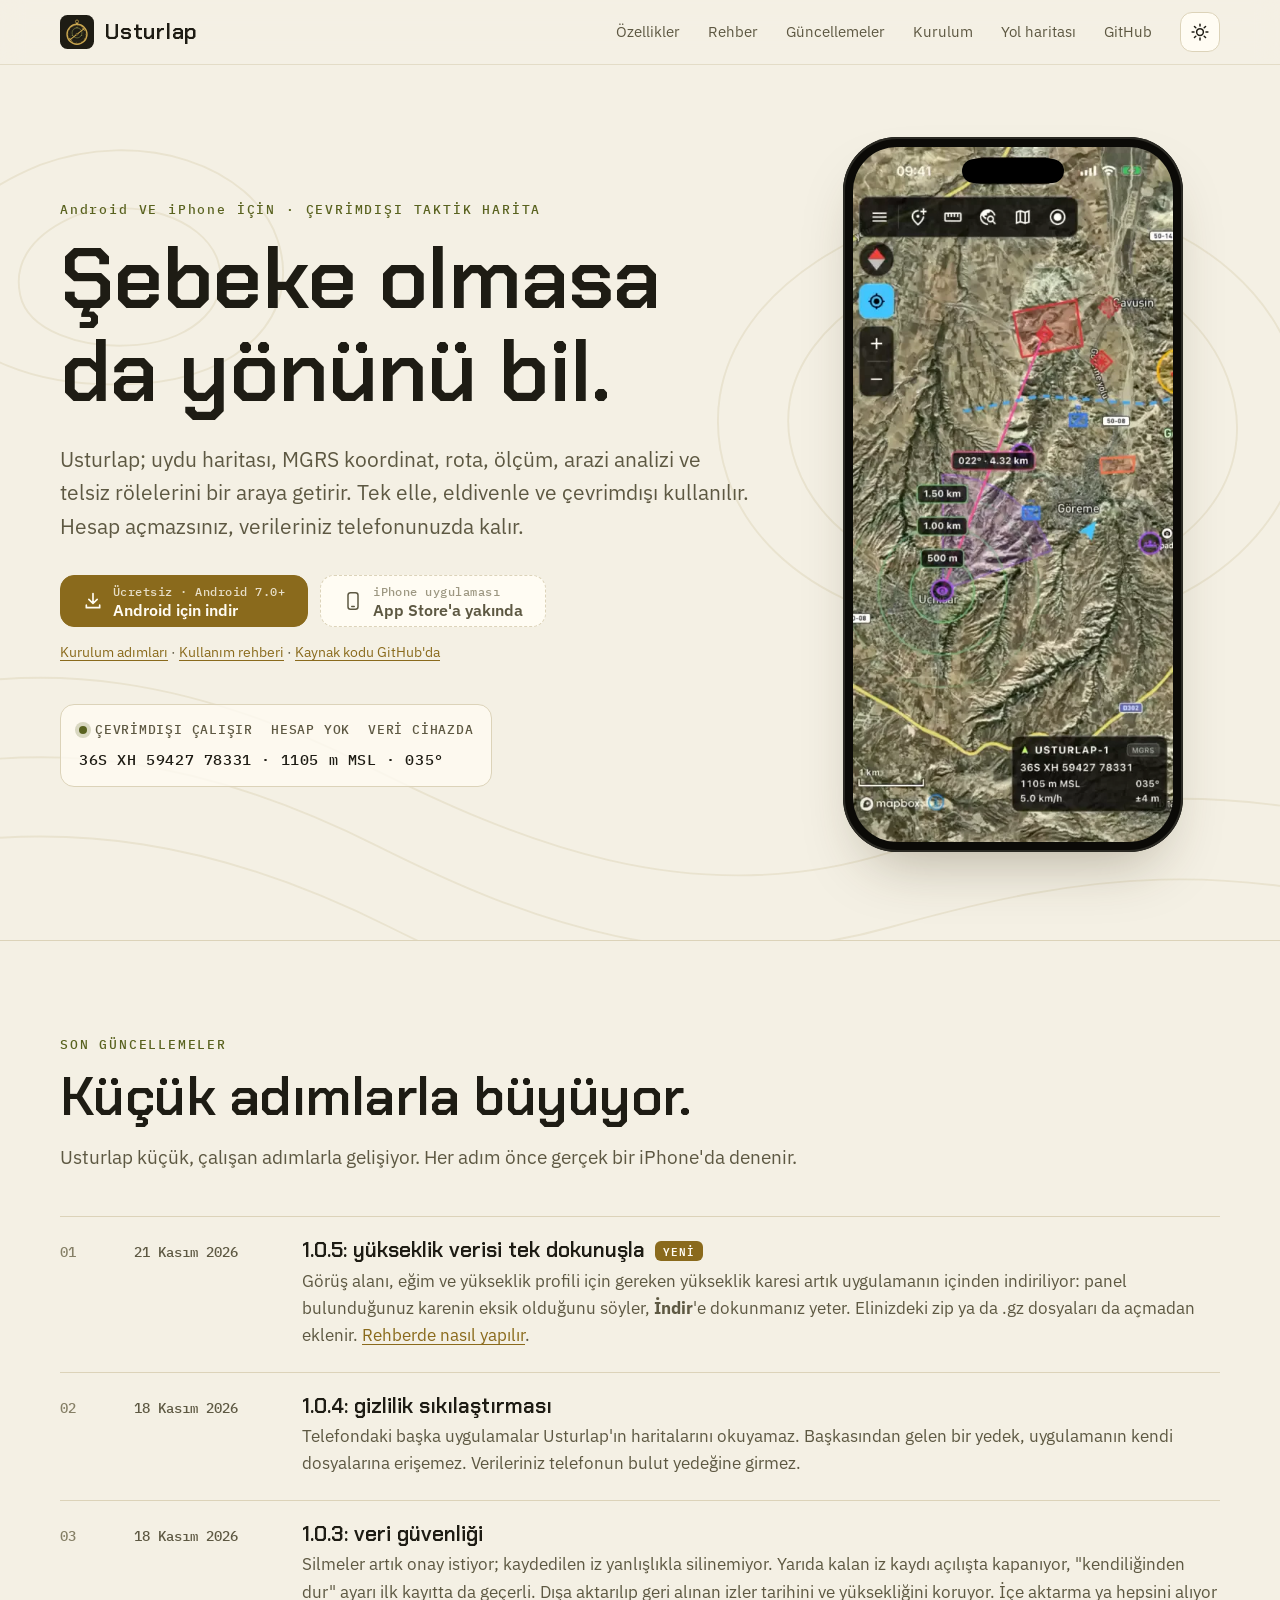
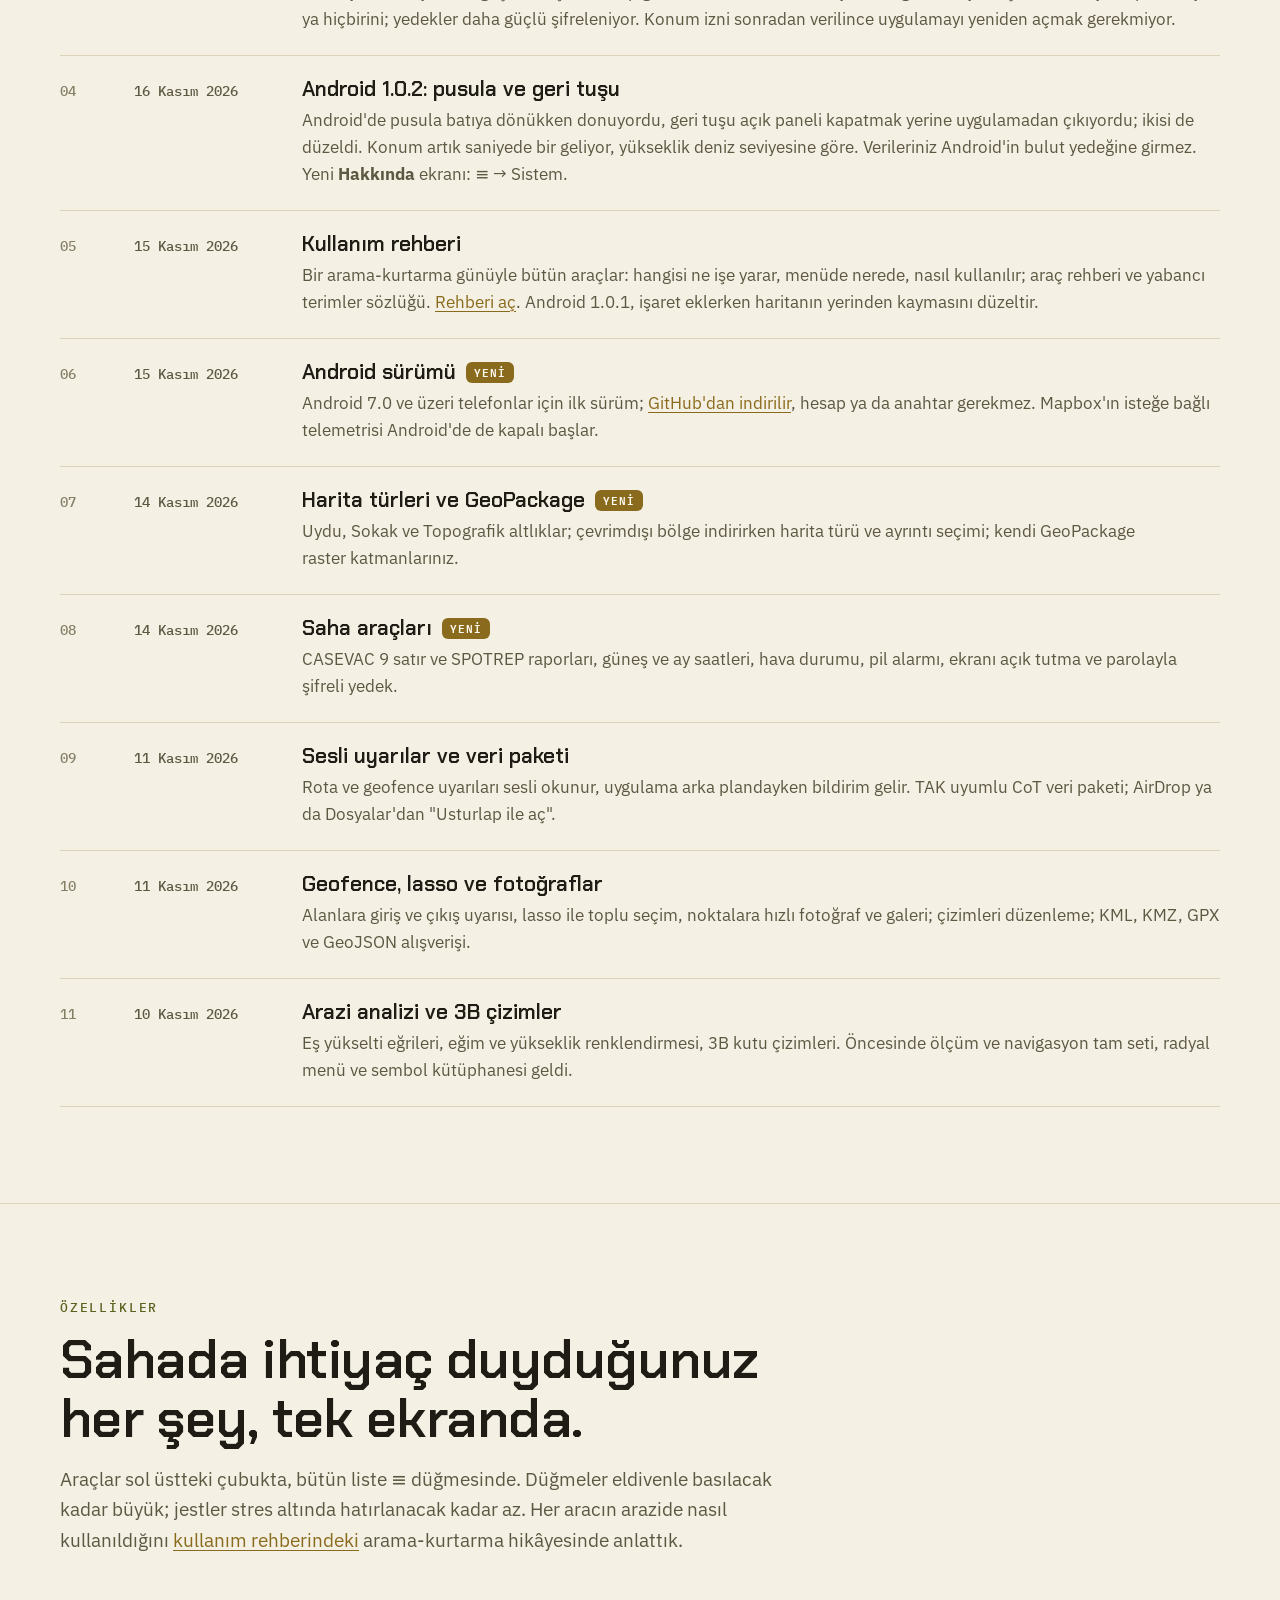
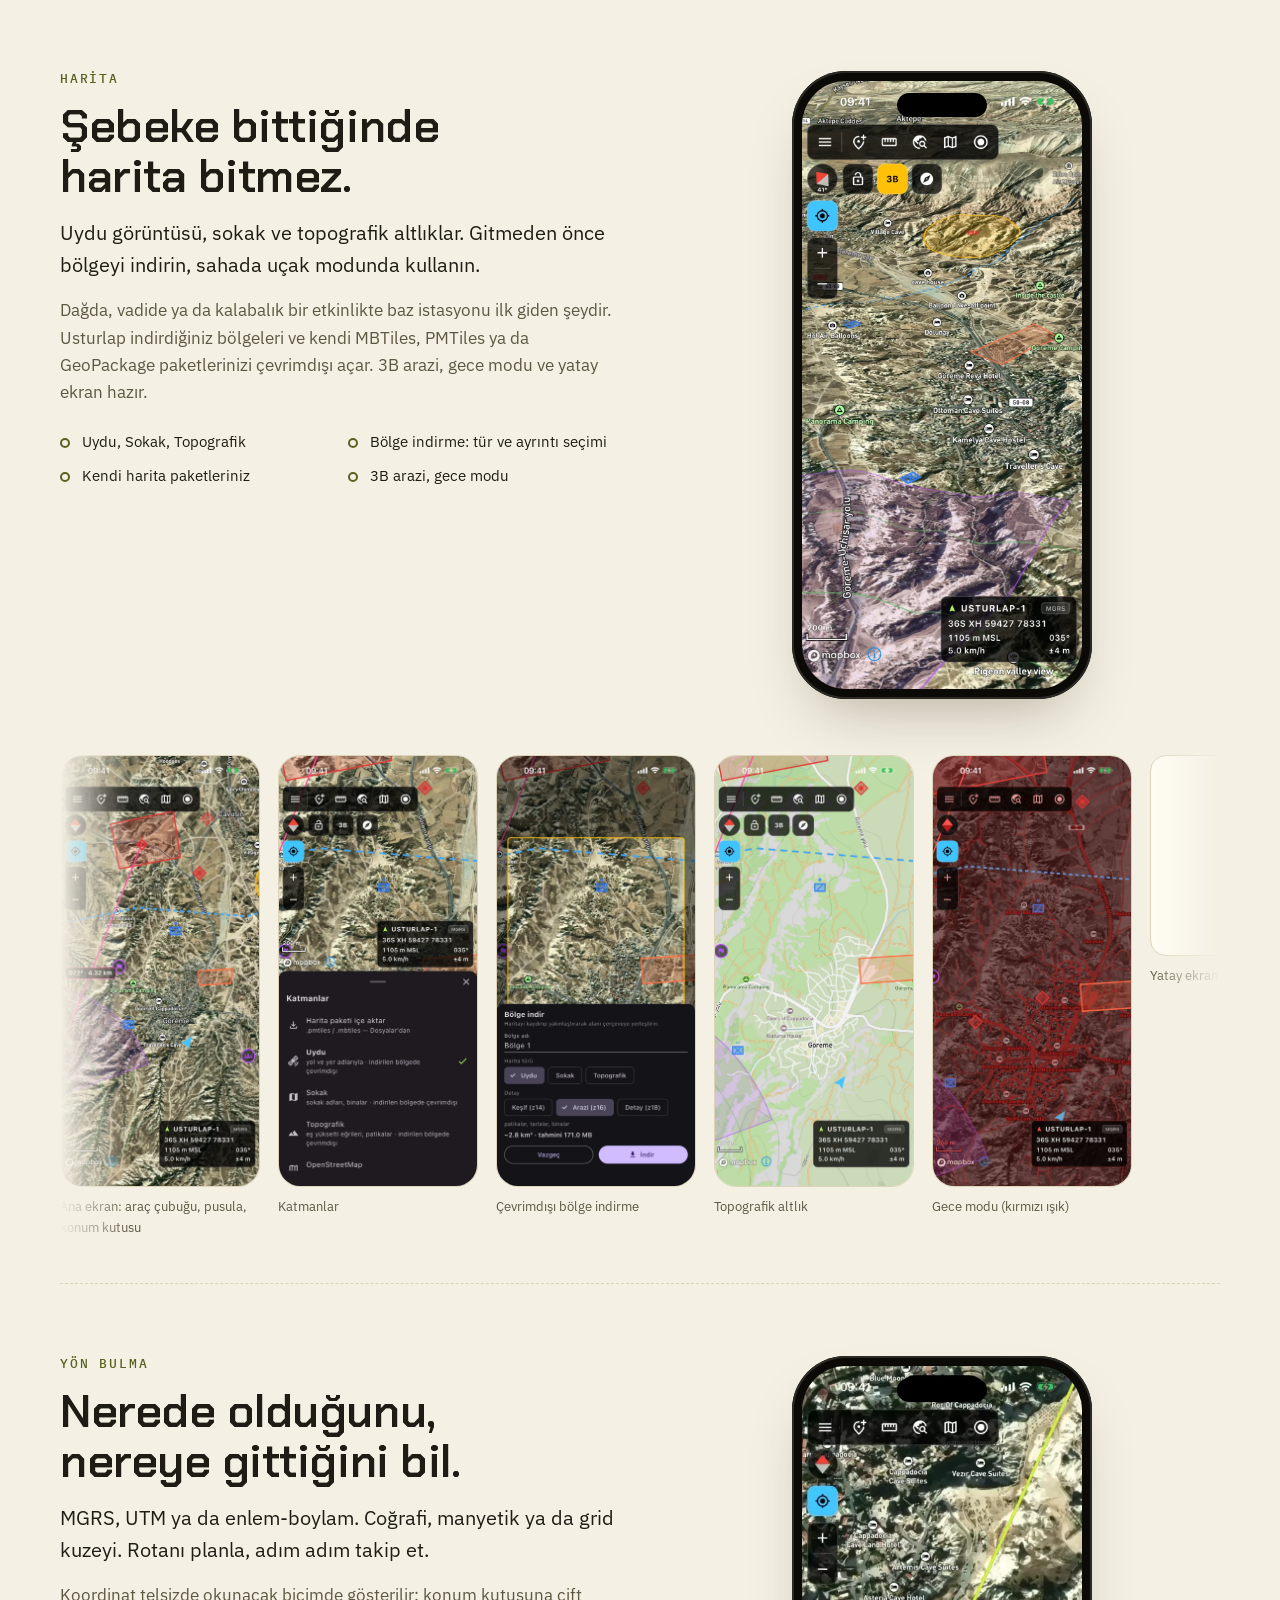
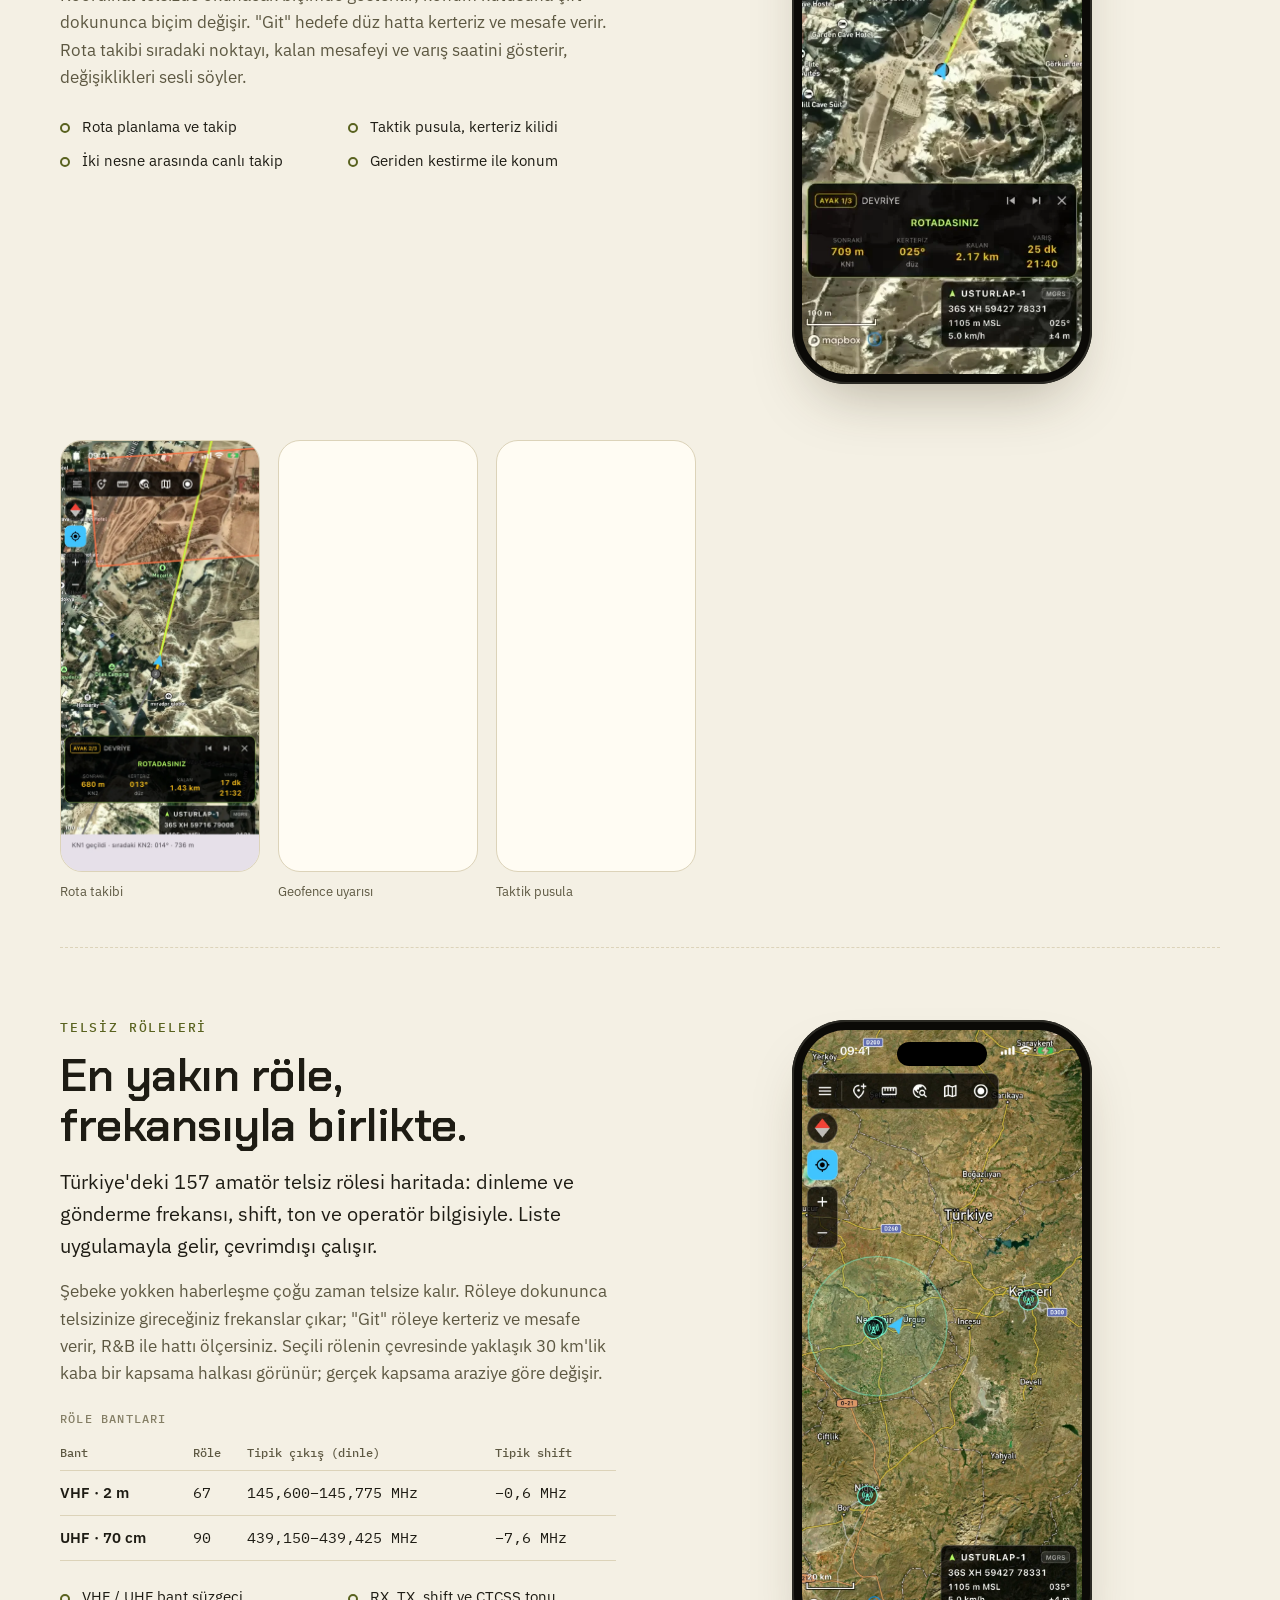
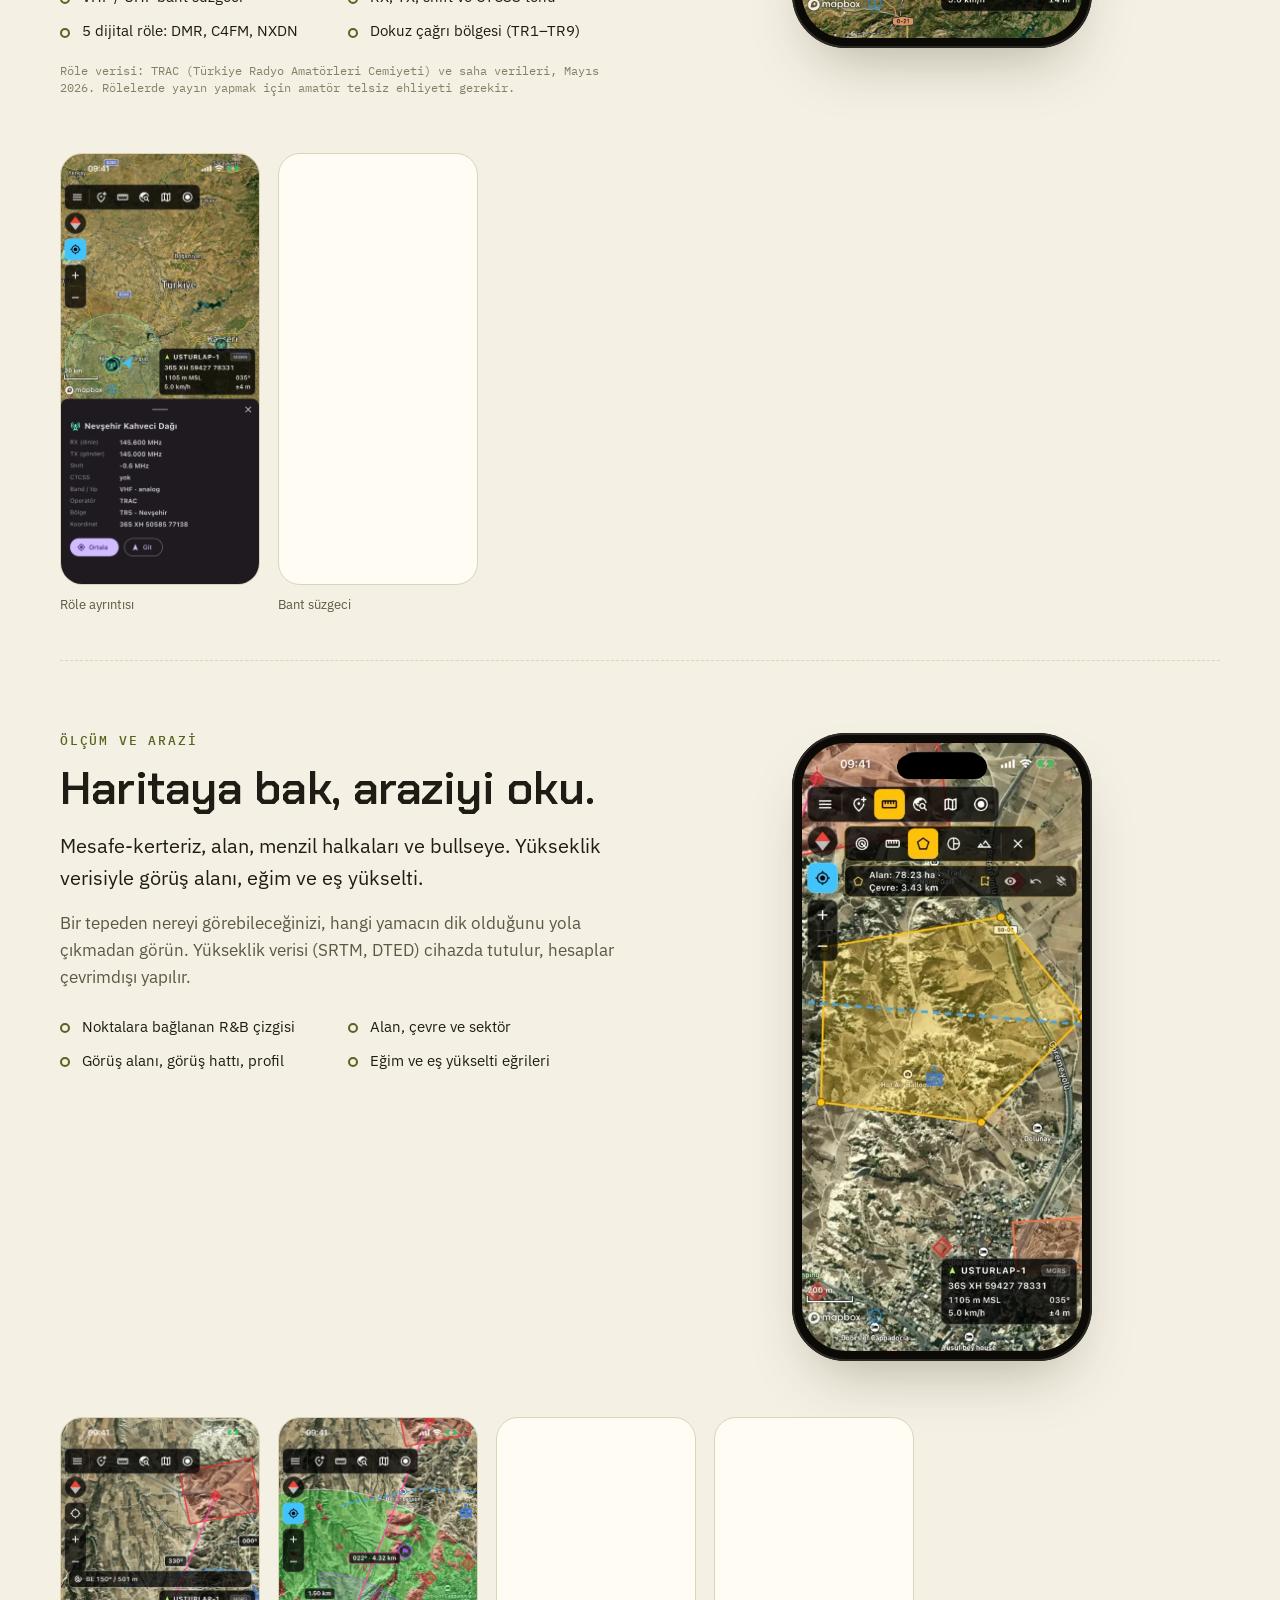
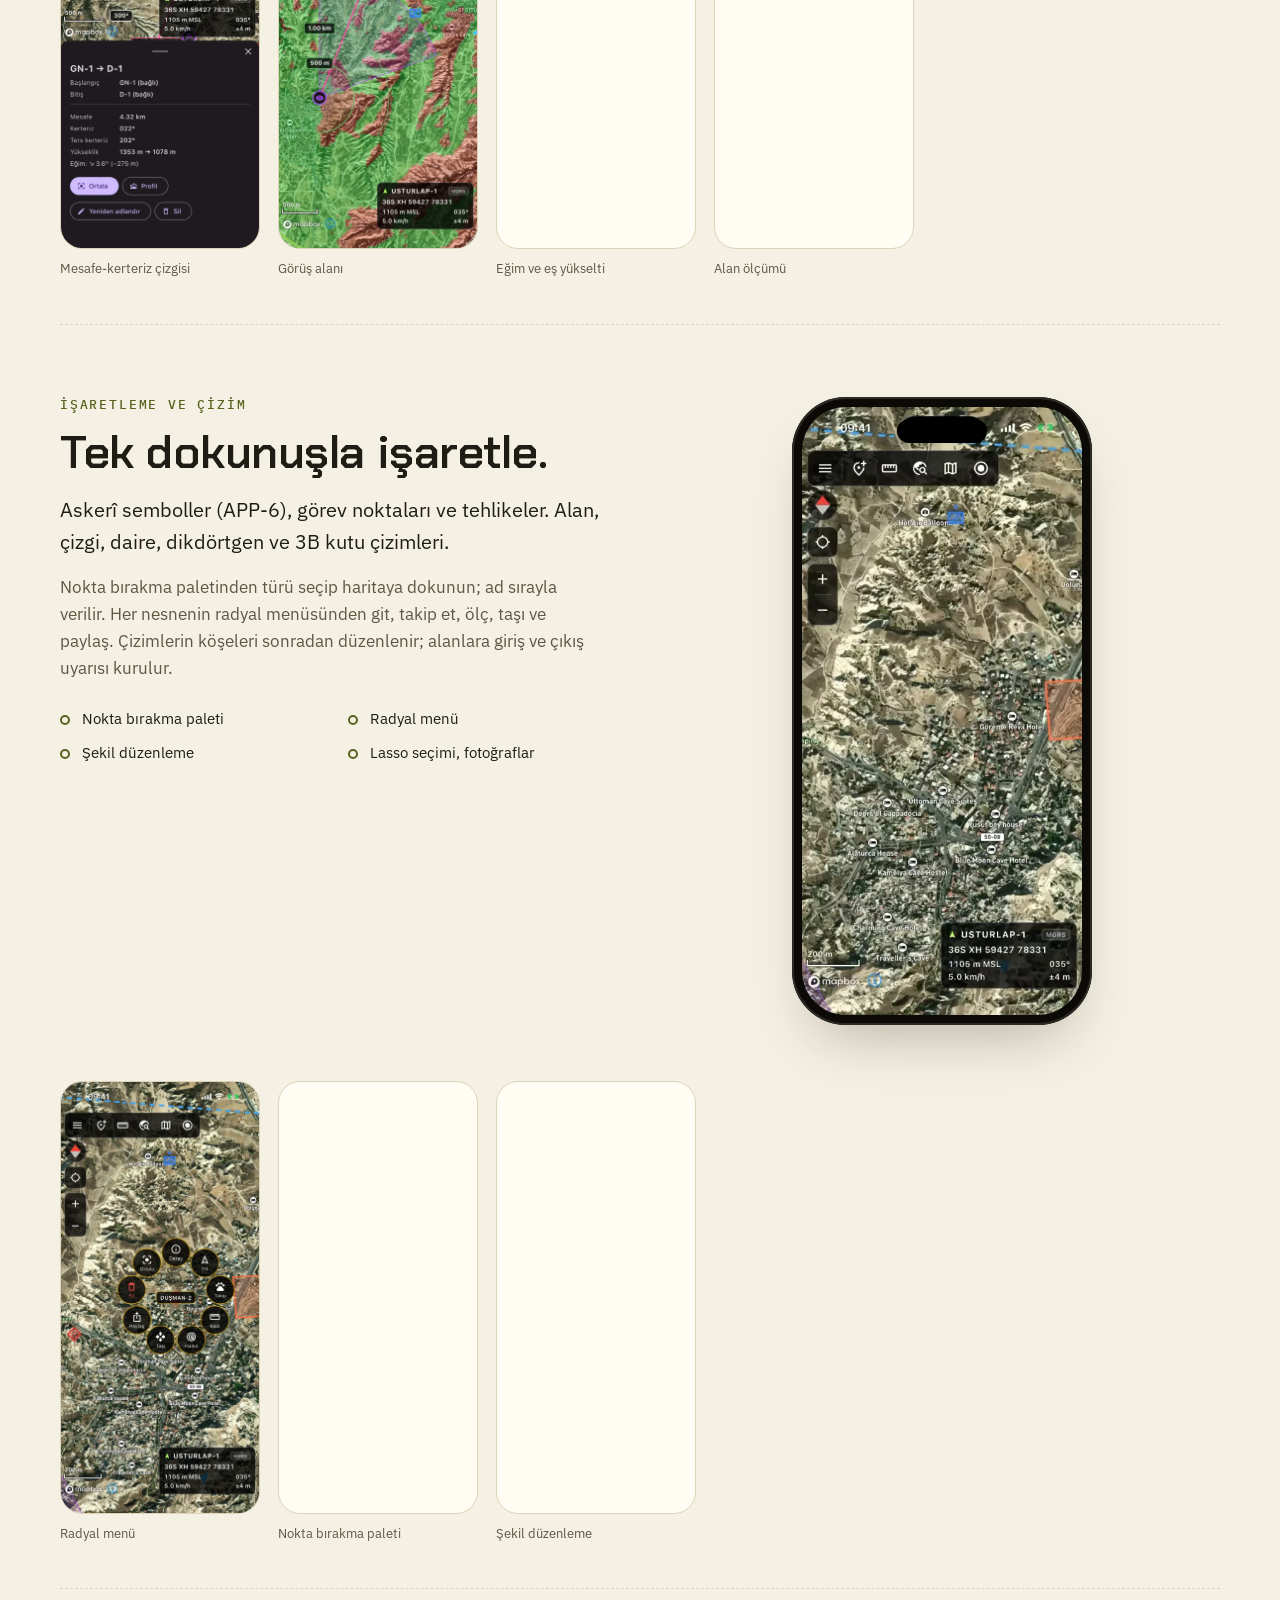
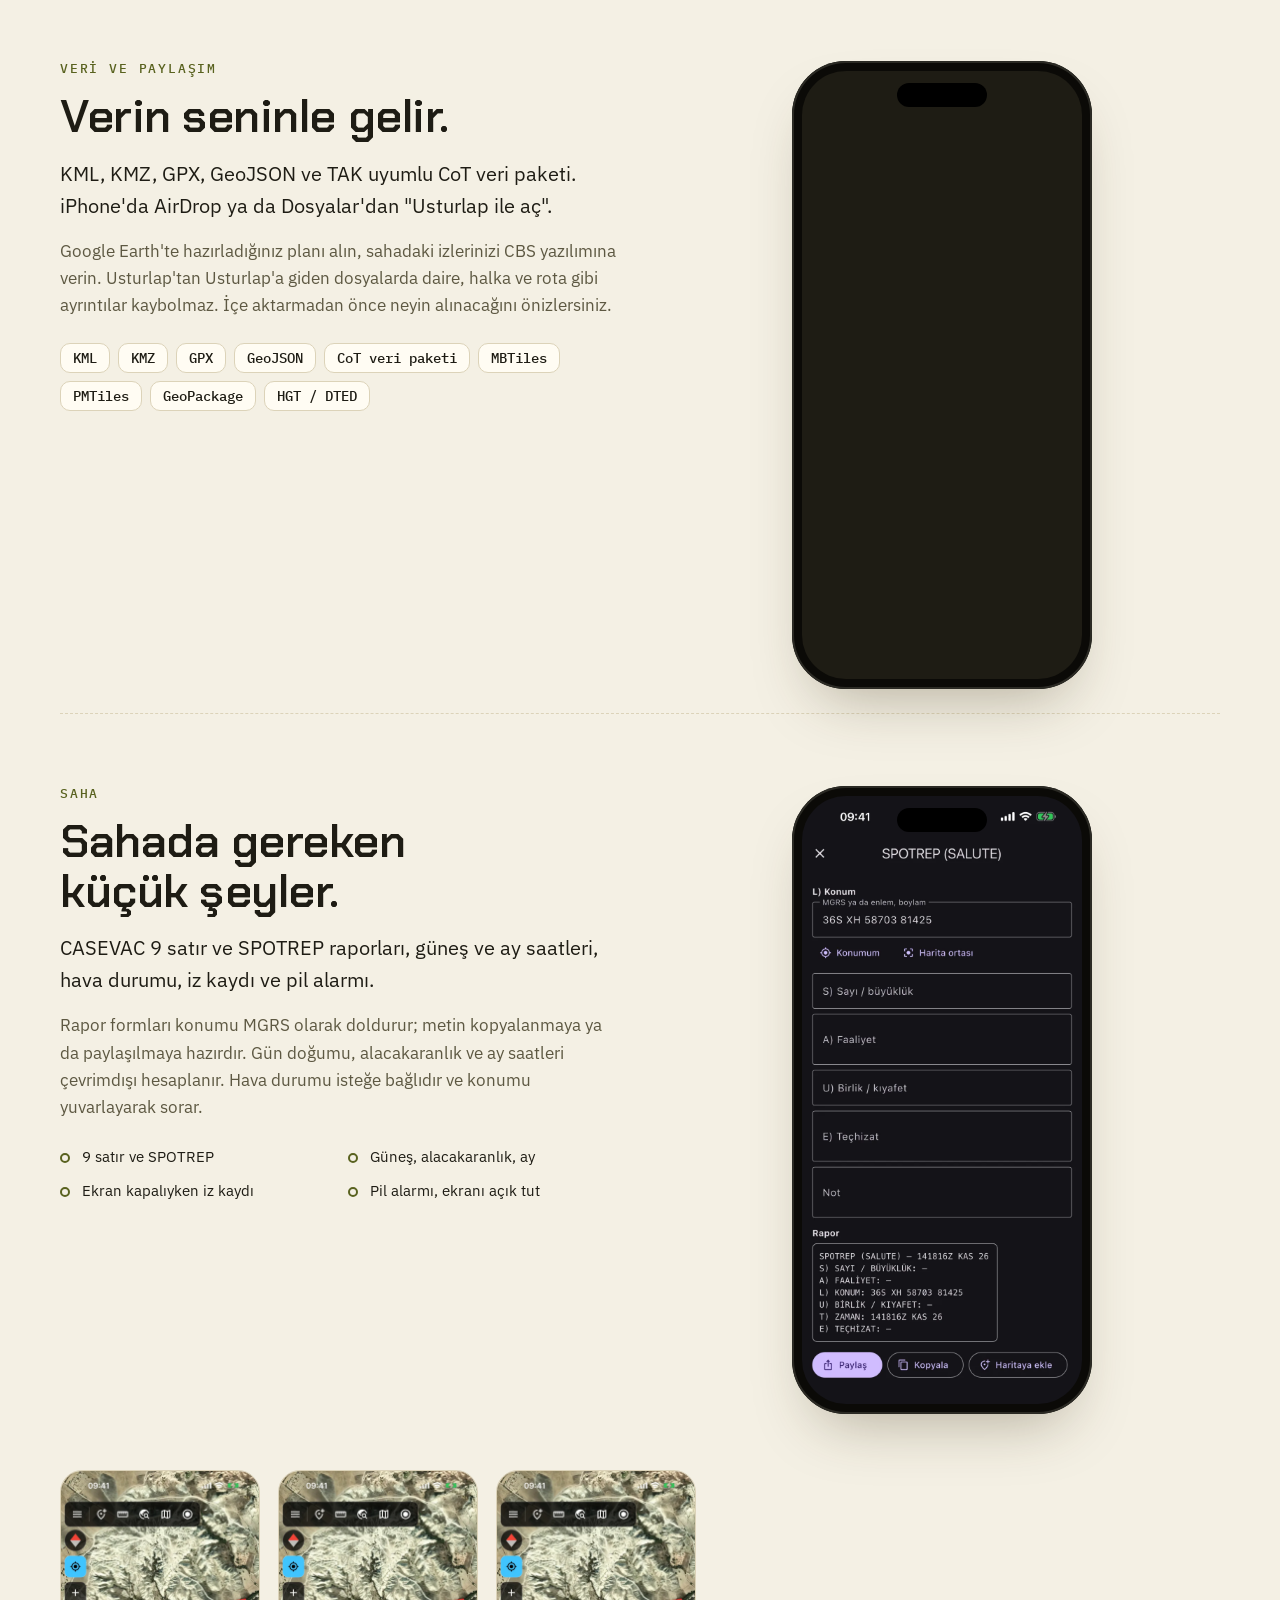
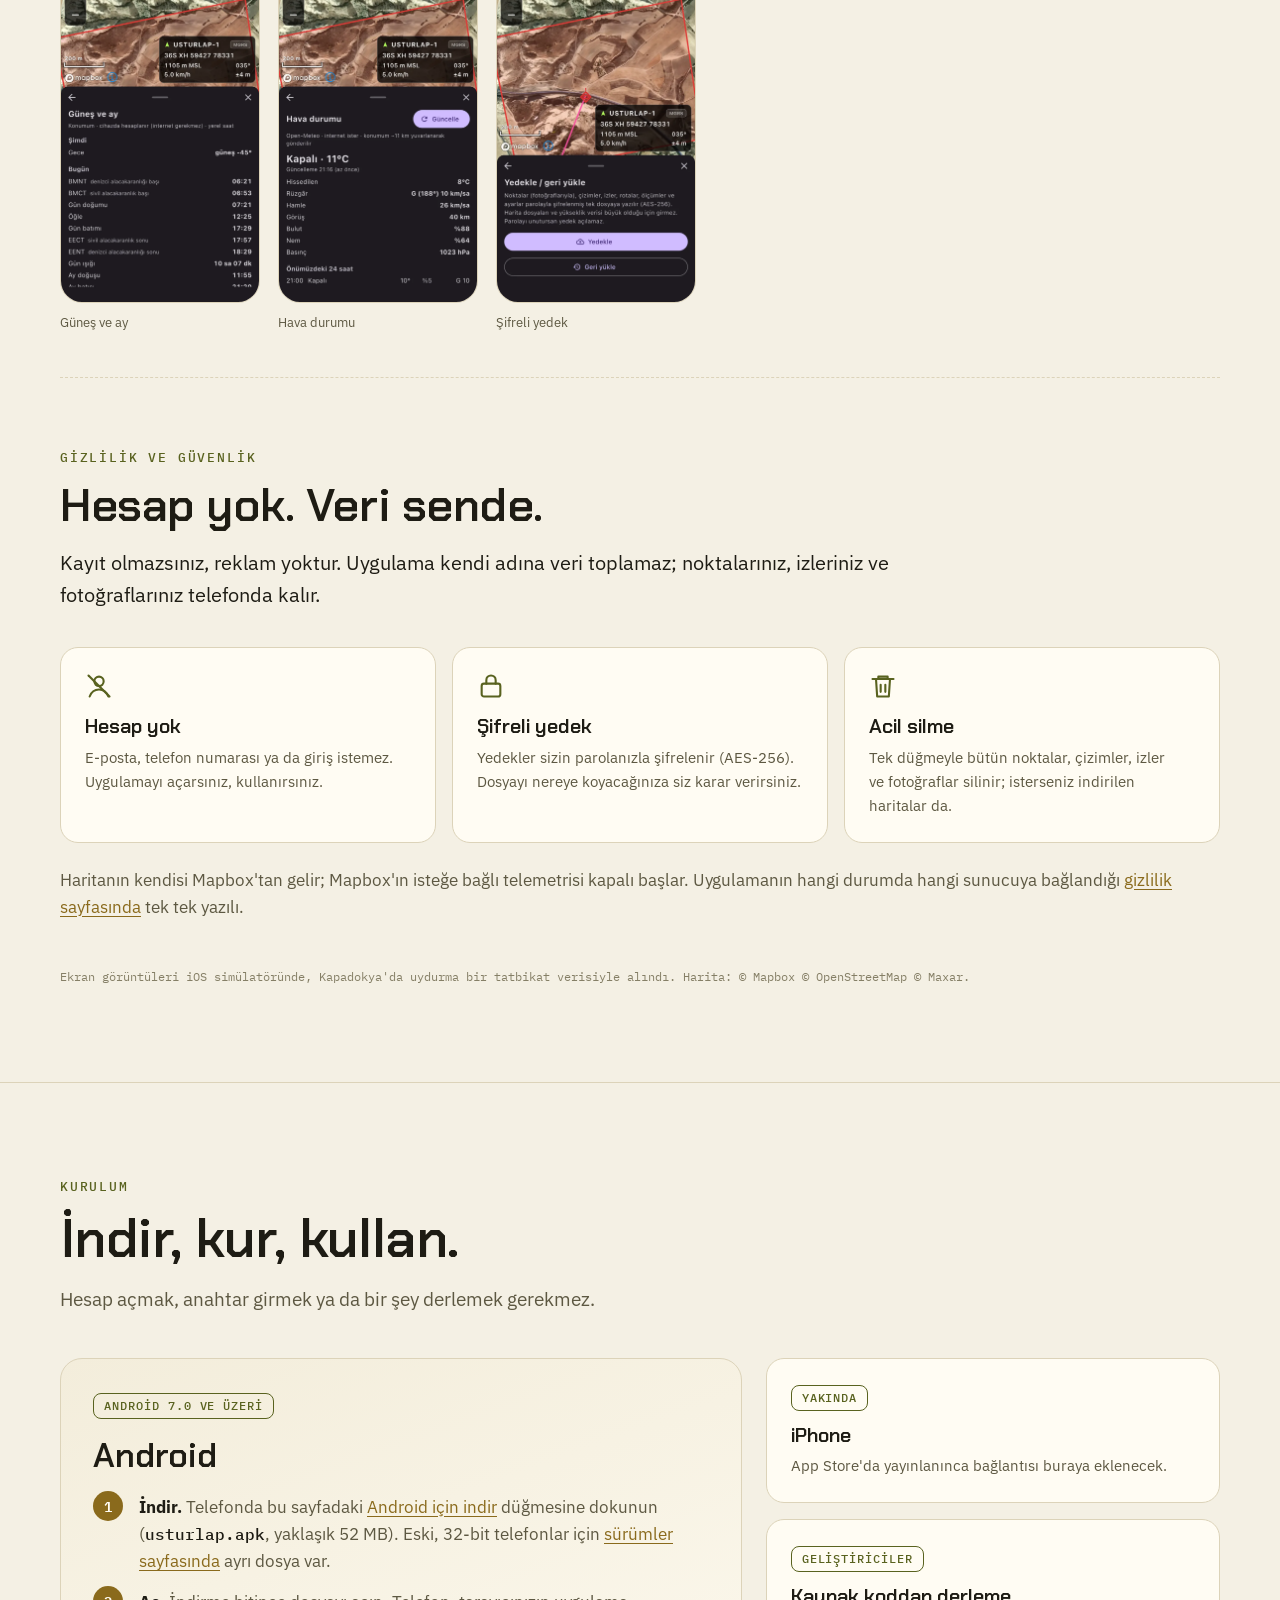
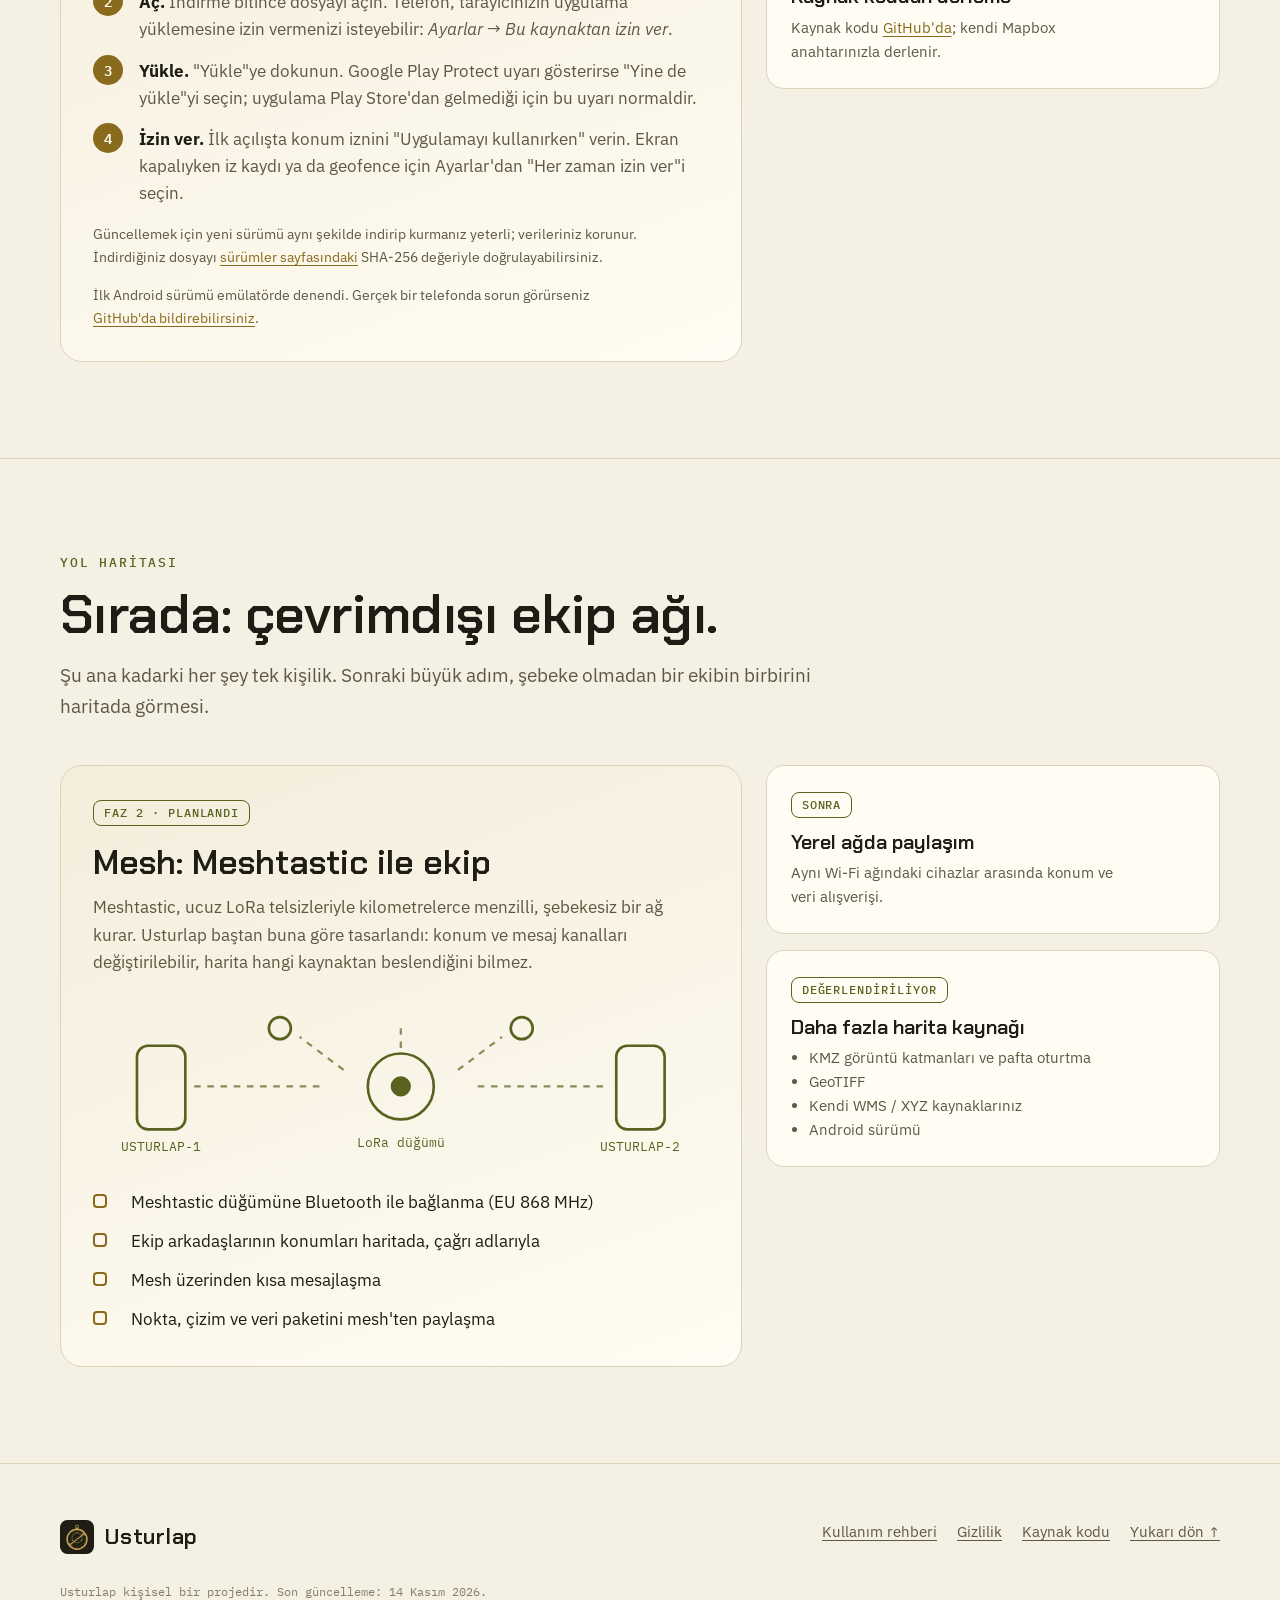
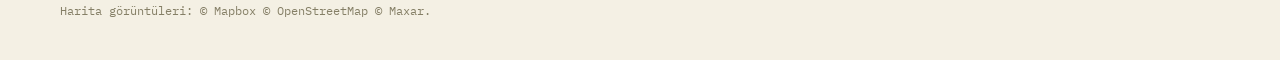
==== commit dcb5c47e: "Sürüm 1.0.5 Co-Authored-By: Claude Opus 5.5 <noreply@anthropic.com>" ====
--- a/website/index.html
+++ b/website/index.html
@@ -99,9 +99,23 @@
     </div>
     <ol class="updates">
       <li>
+        <time datetime="2026-11-21">21 Kasım 2026</time>
+        <div>
+          <h3>1.0.5: yükseklik verisi tek dokunuşla <span class="badge">YENİ</span></h3>
+          <p>Görüş alanı, eğim ve yükseklik profili için gereken yükseklik karesi artık uygulamanın içinden indiriliyor: panel bulunduğunuz karenin eksik olduğunu söyler, <b>İndir</b>'e dokunmanız yeter. Elinizdeki zip ya da .gz dosyaları da açmadan eklenir. <a href="rehber.html#yukseklik">Rehberde nasıl yapılır</a>.</p>
+        </div>
+      </li>
+      <li>
         <time datetime="2026-11-18">18 Kasım 2026</time>
         <div>
-          <h3>1.0.3: veri güvenliği <span class="badge">YENİ</span></h3>
+          <h3>1.0.4: gizlilik sıkılaştırması</h3>
+          <p>Telefondaki başka uygulamalar Usturlap'ın haritalarını okuyamaz. Başkasından gelen bir yedek, uygulamanın kendi dosyalarına erişemez. Verileriniz telefonun bulut yedeğine girmez.</p>
+        </div>
+      </li>
+      <li>
+        <time datetime="2026-11-18">18 Kasım 2026</time>
+        <div>
+          <h3>1.0.3: veri güvenliği</h3>
           <p>Silmeler artık onay istiyor; kaydedilen iz yanlışlıkla silinemiyor. Yarıda kalan iz kaydı açılışta kapanıyor, "kendiliğinden dur" ayarı ilk kayıtta da geçerli. Dışa aktarılıp geri alınan izler tarihini ve yüksekliğini koruyor. İçe aktarma ya hepsini alıyor ya hiçbirini; yedekler daha güçlü şifreleniyor. Konum izni sonradan verilince uygulamayı yeniden açmak gerekmiyor.</p>
         </div>
       </li>
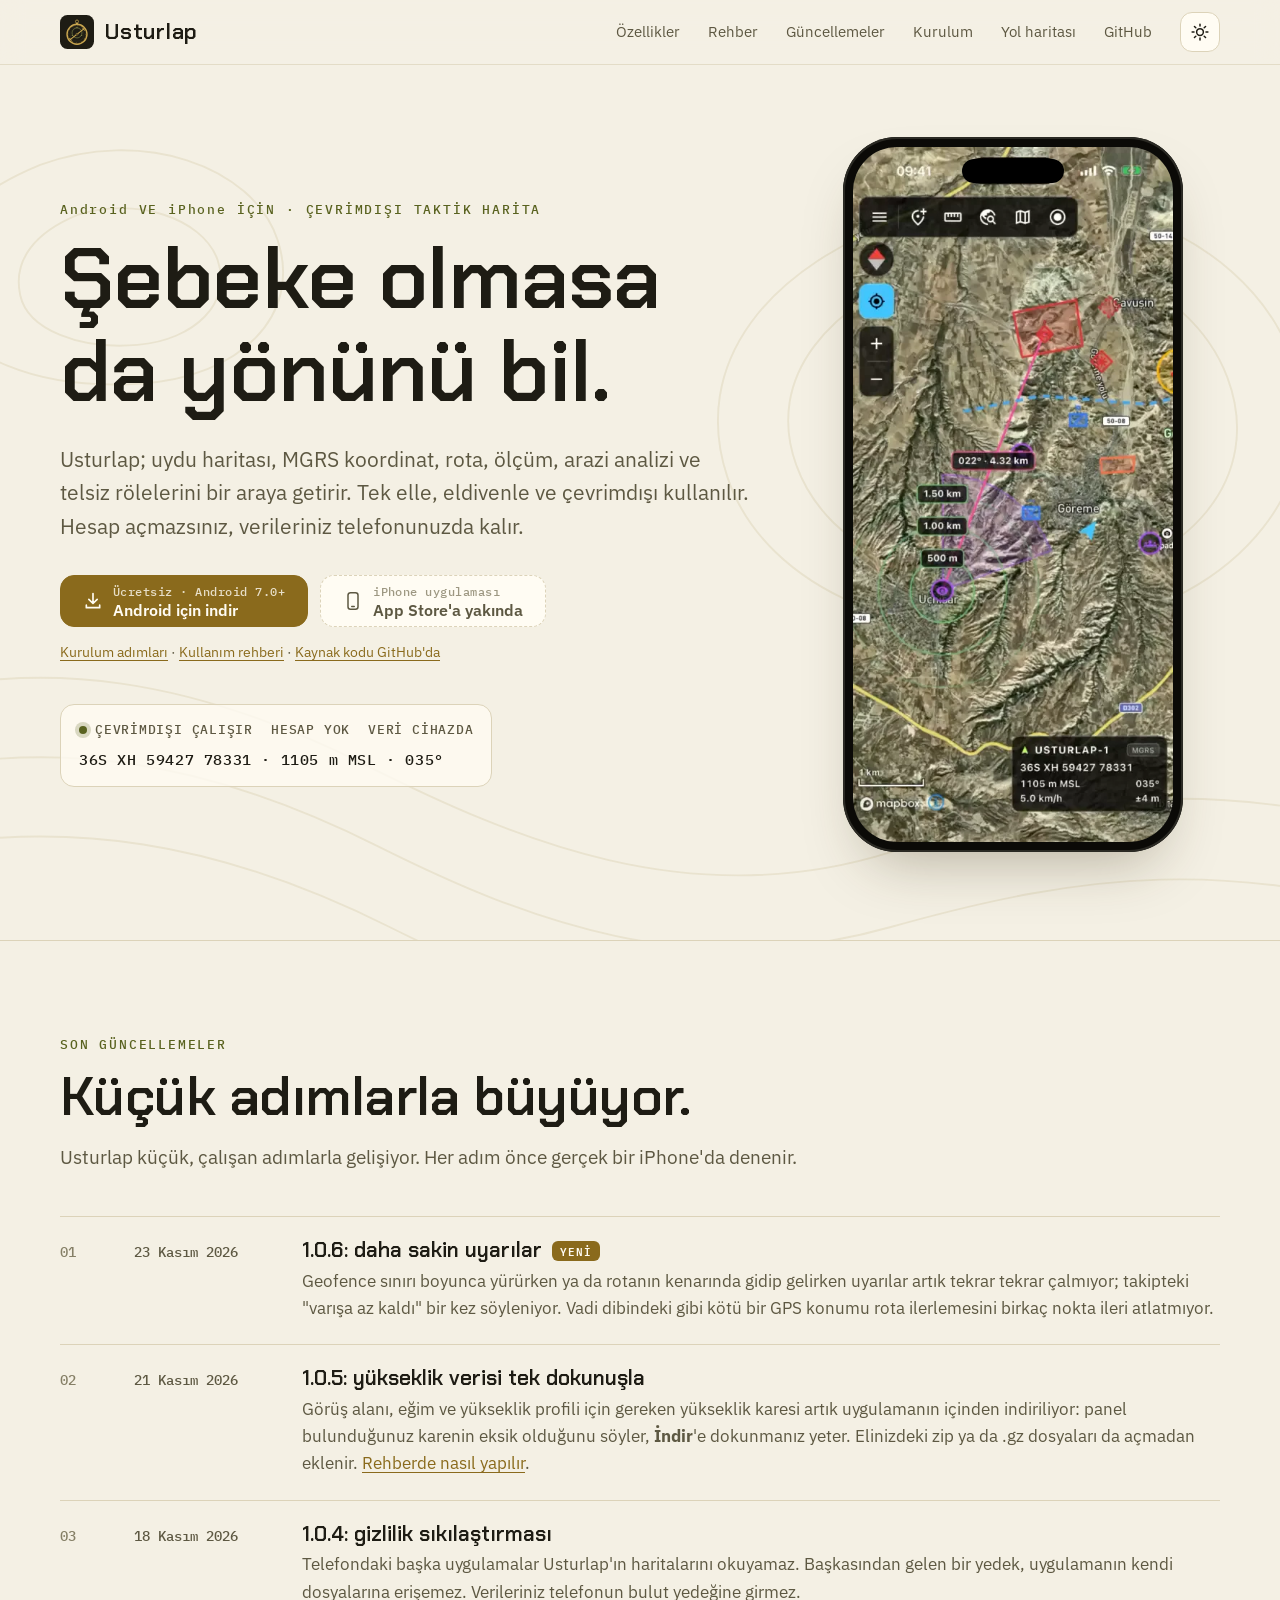
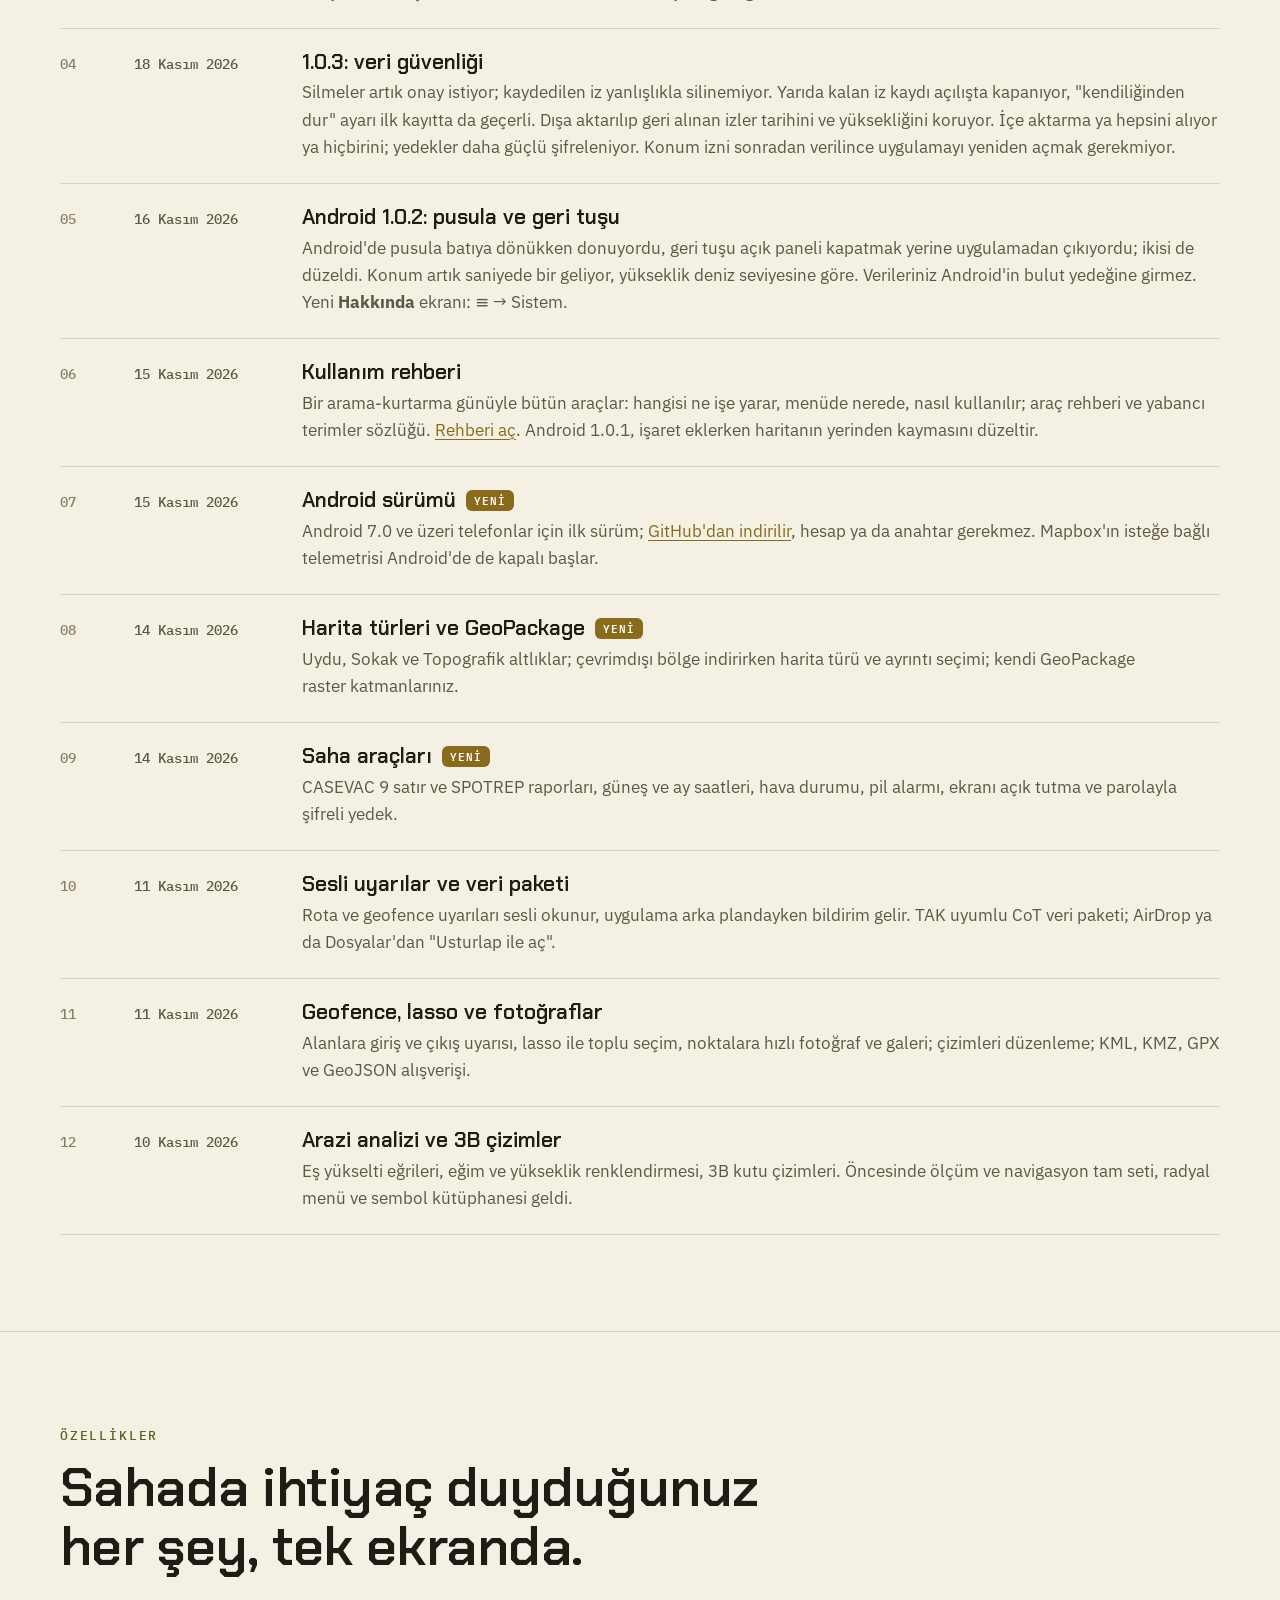
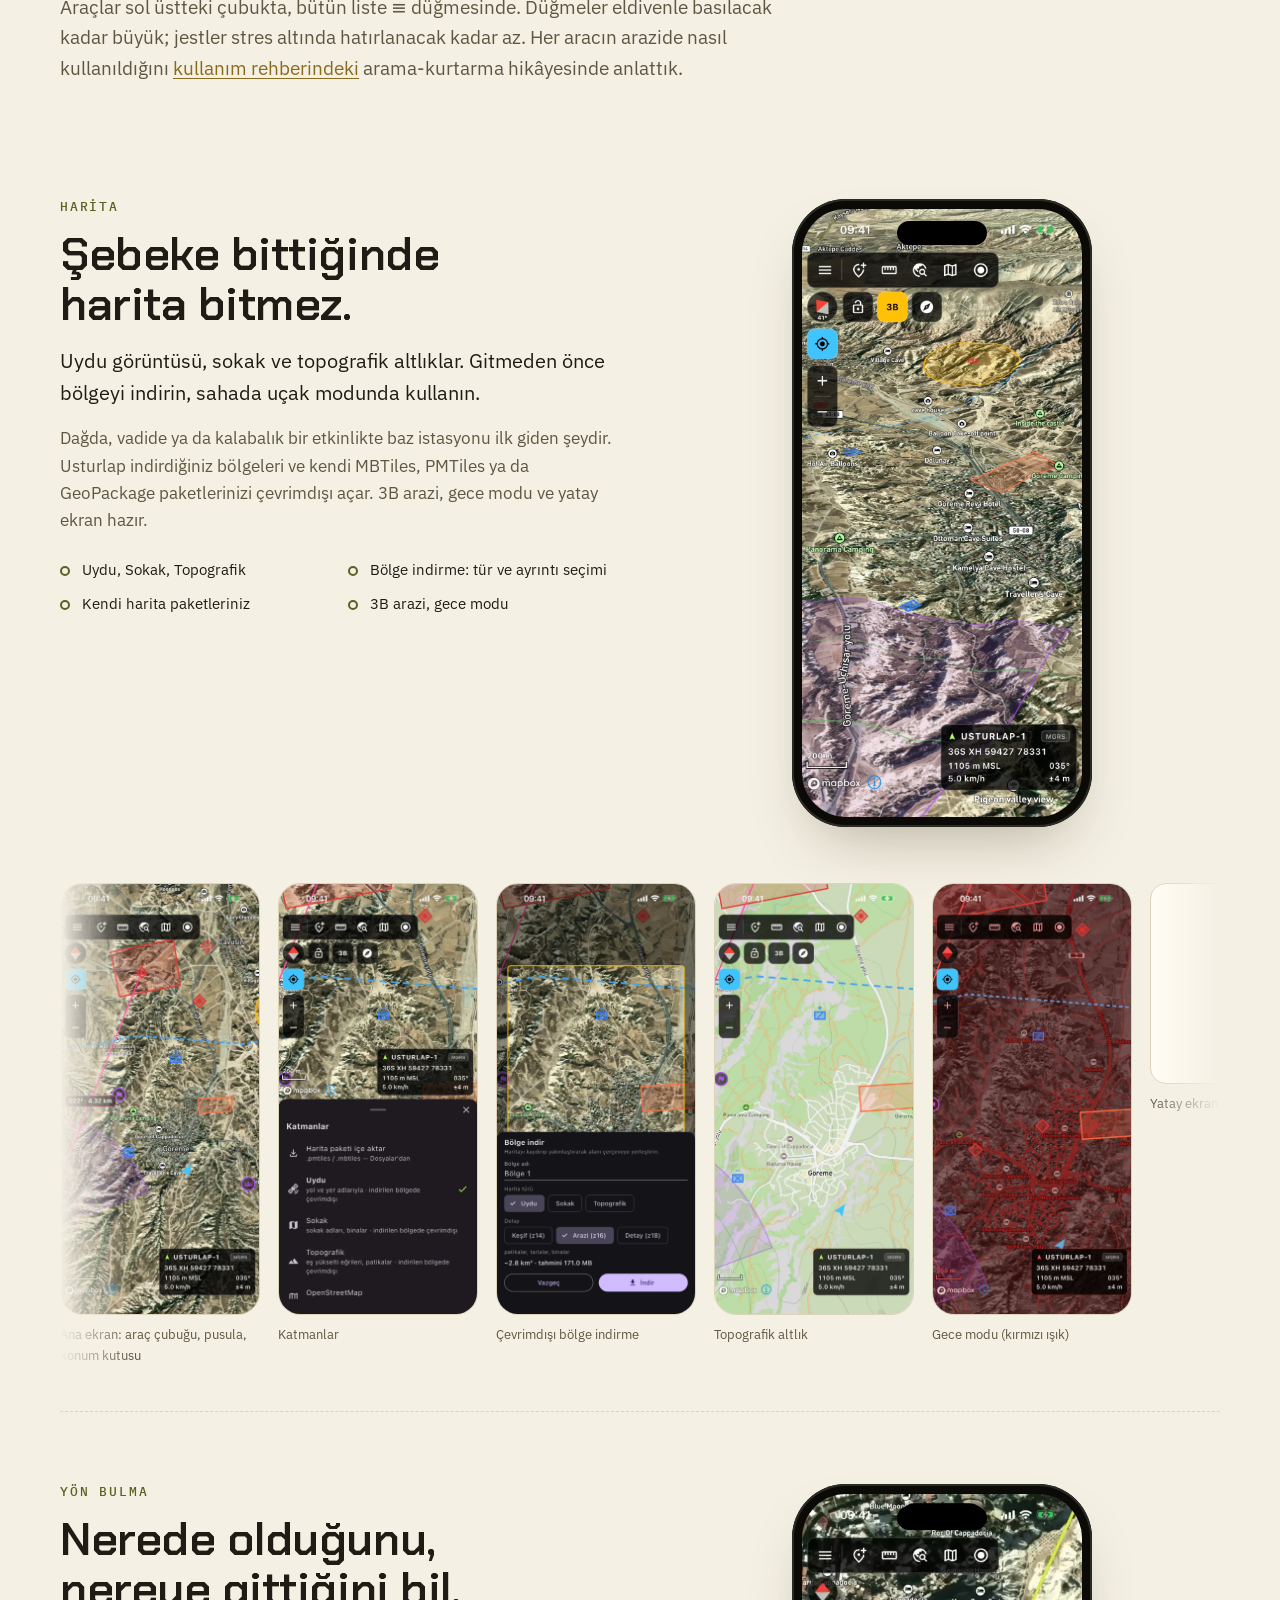
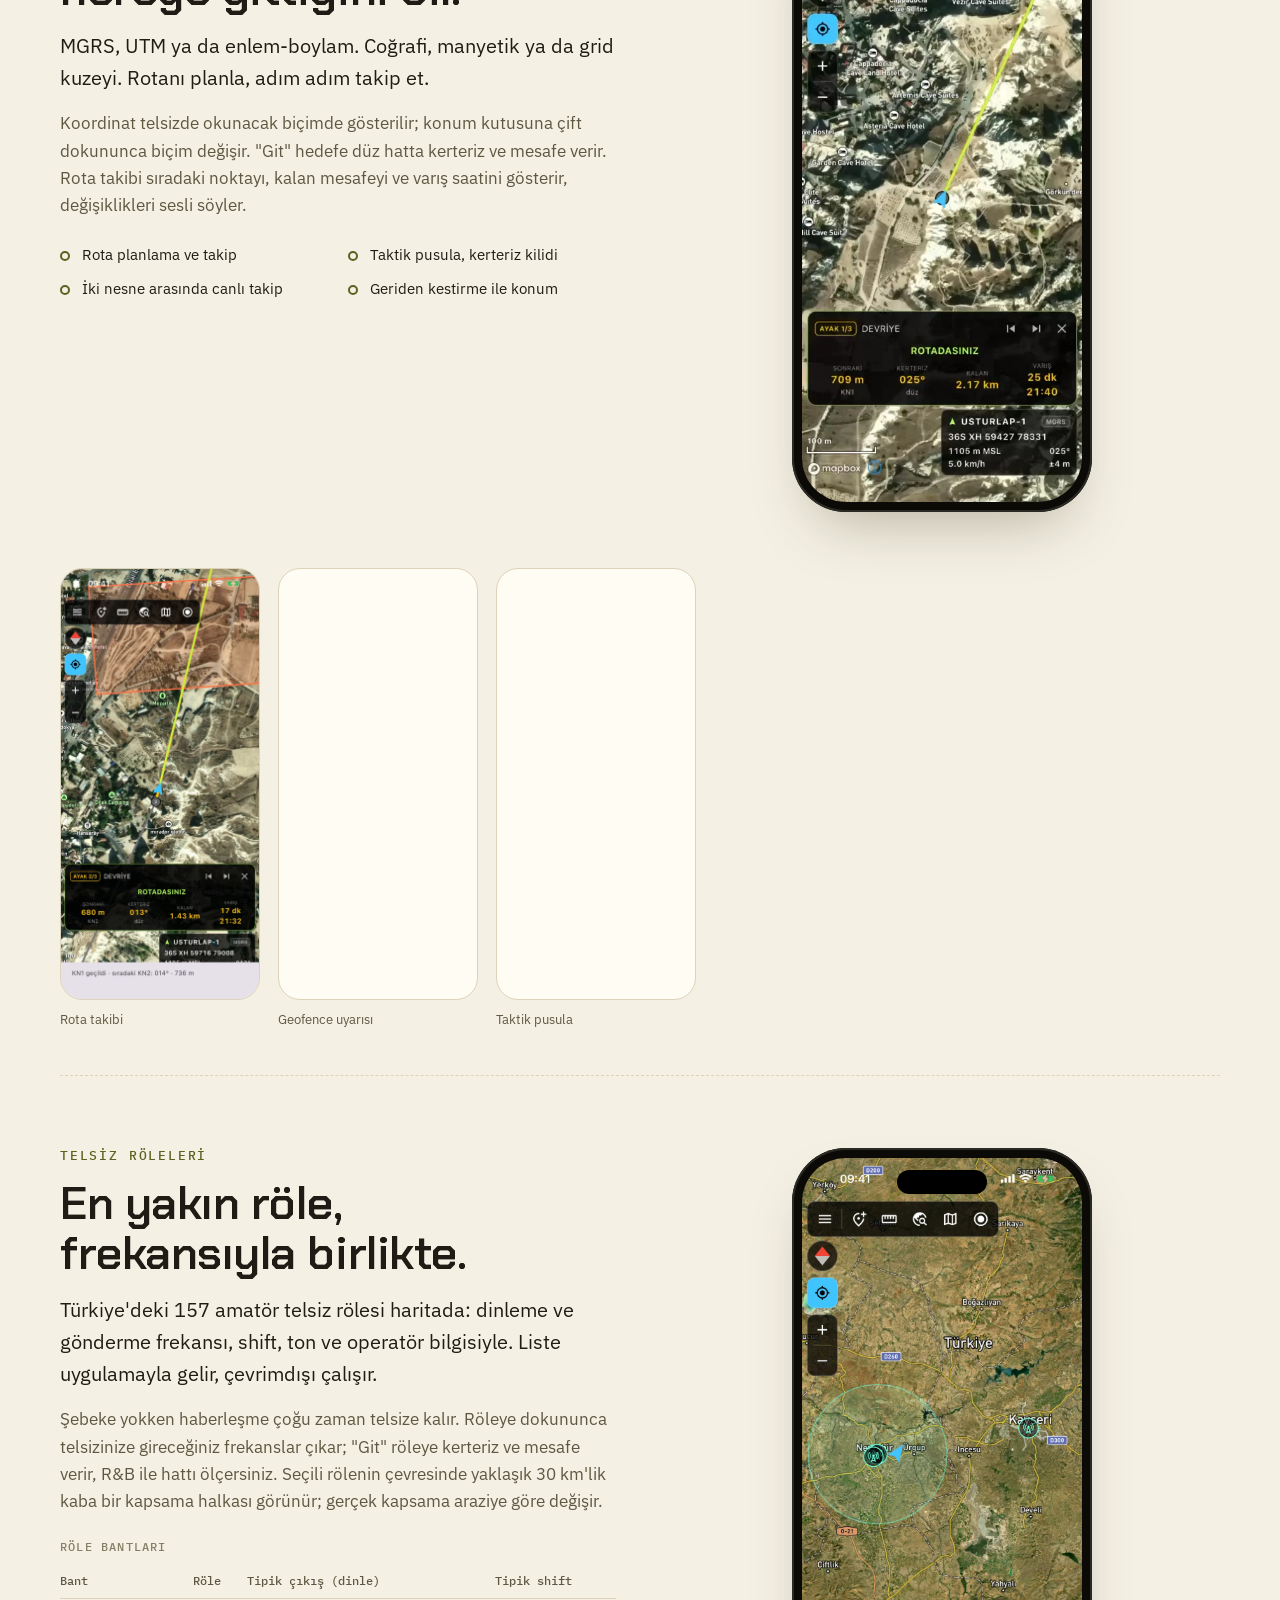
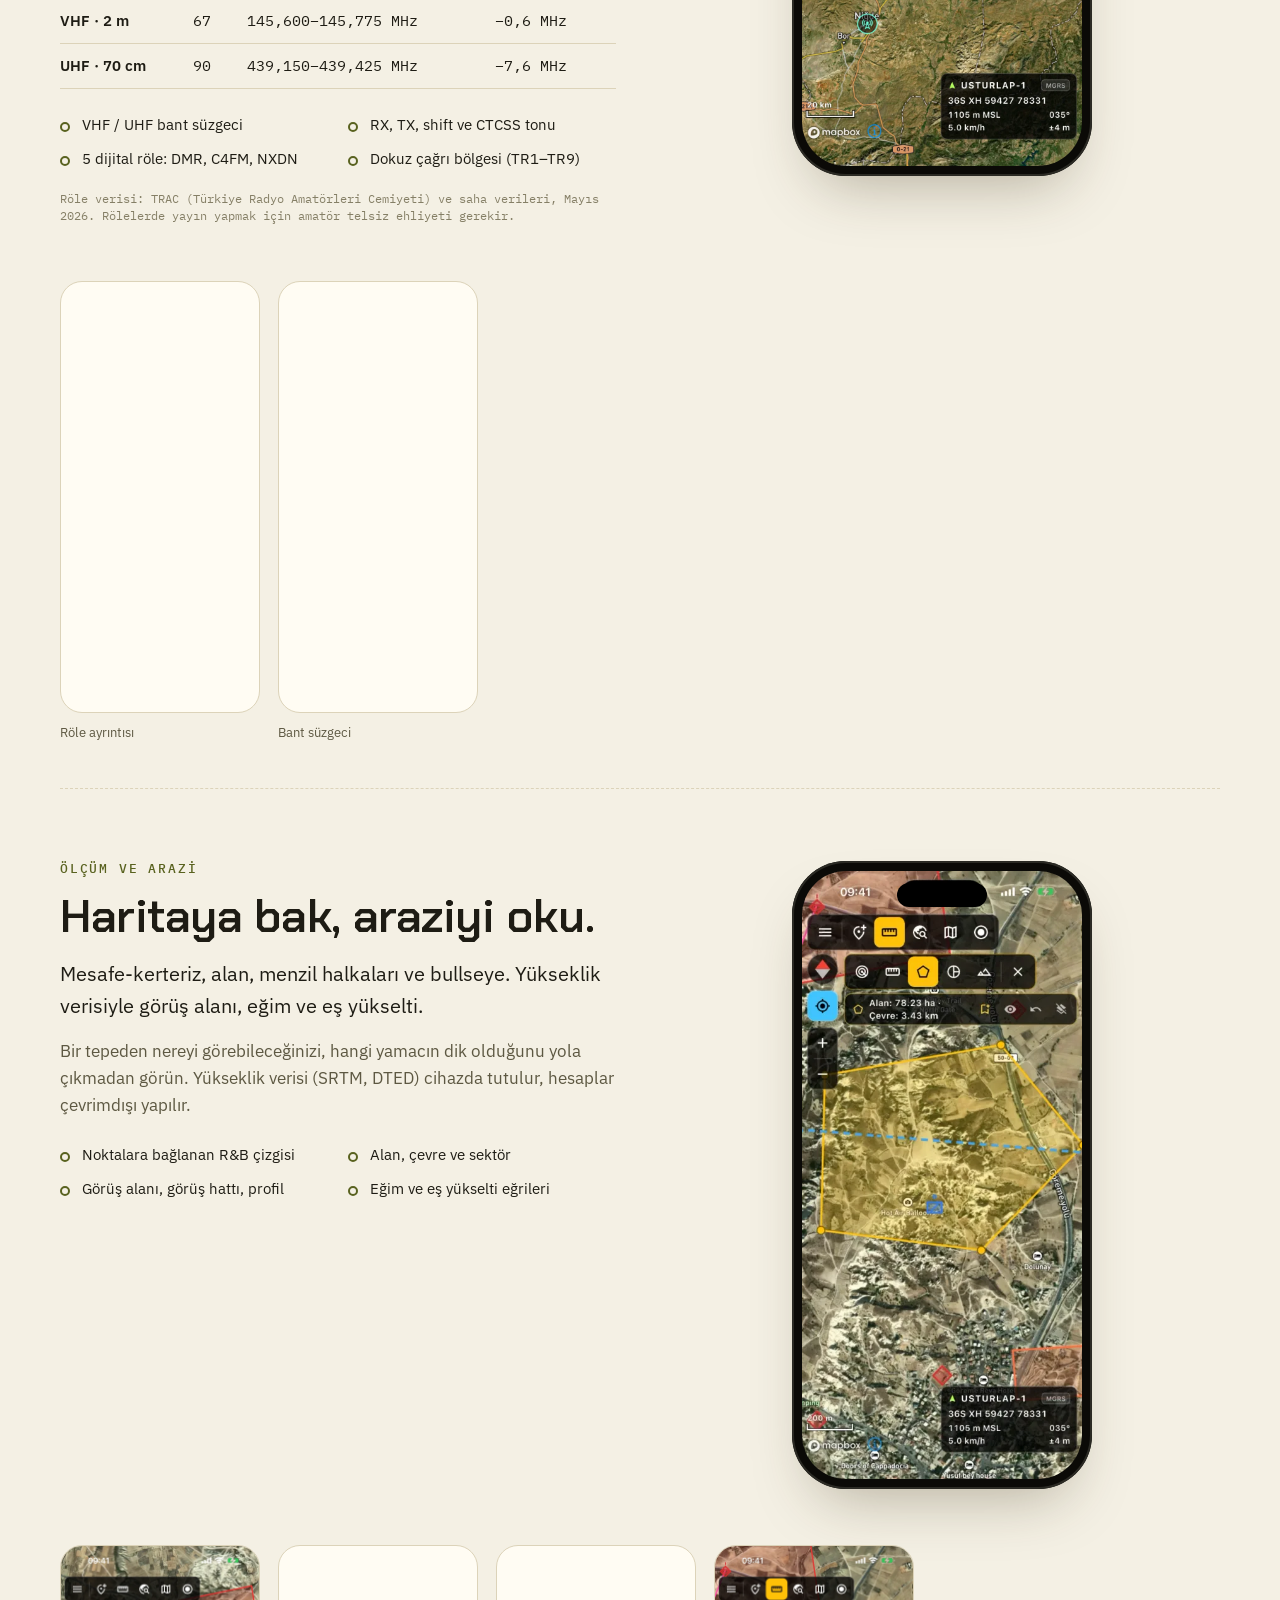
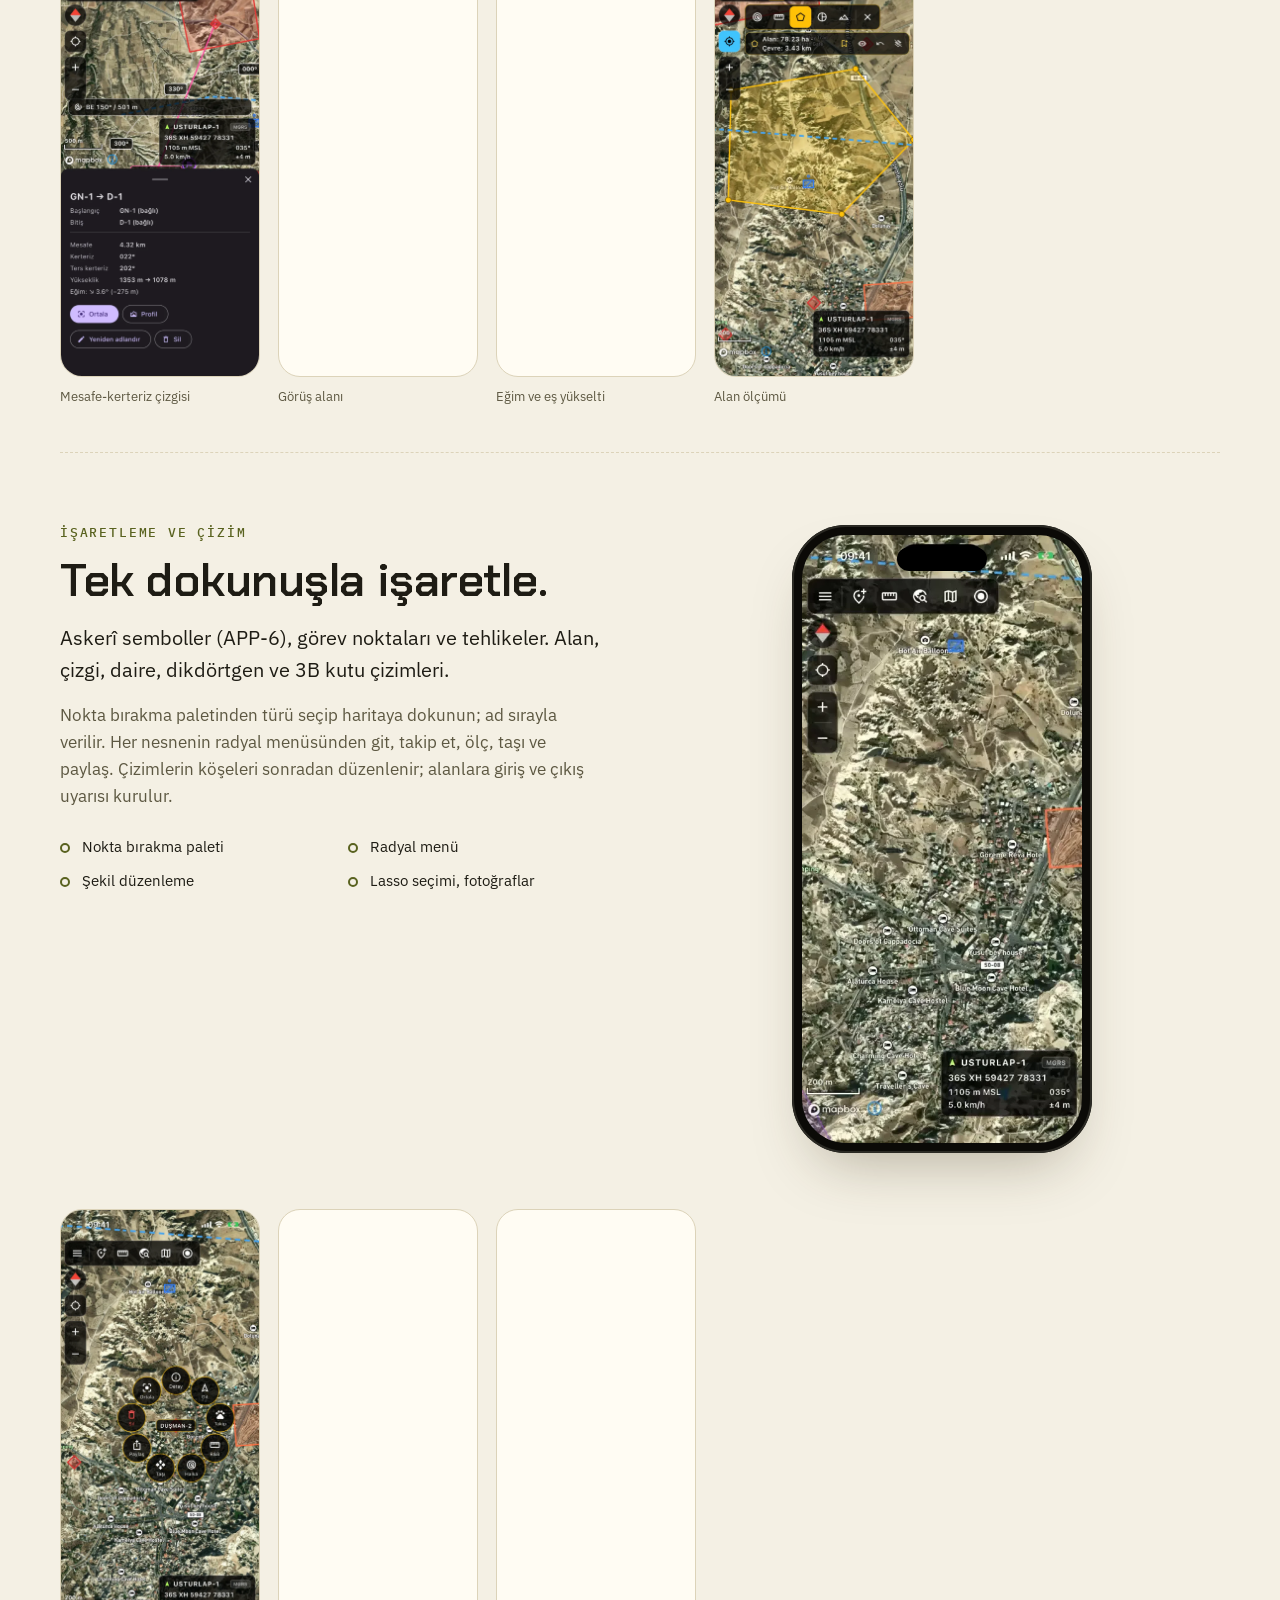
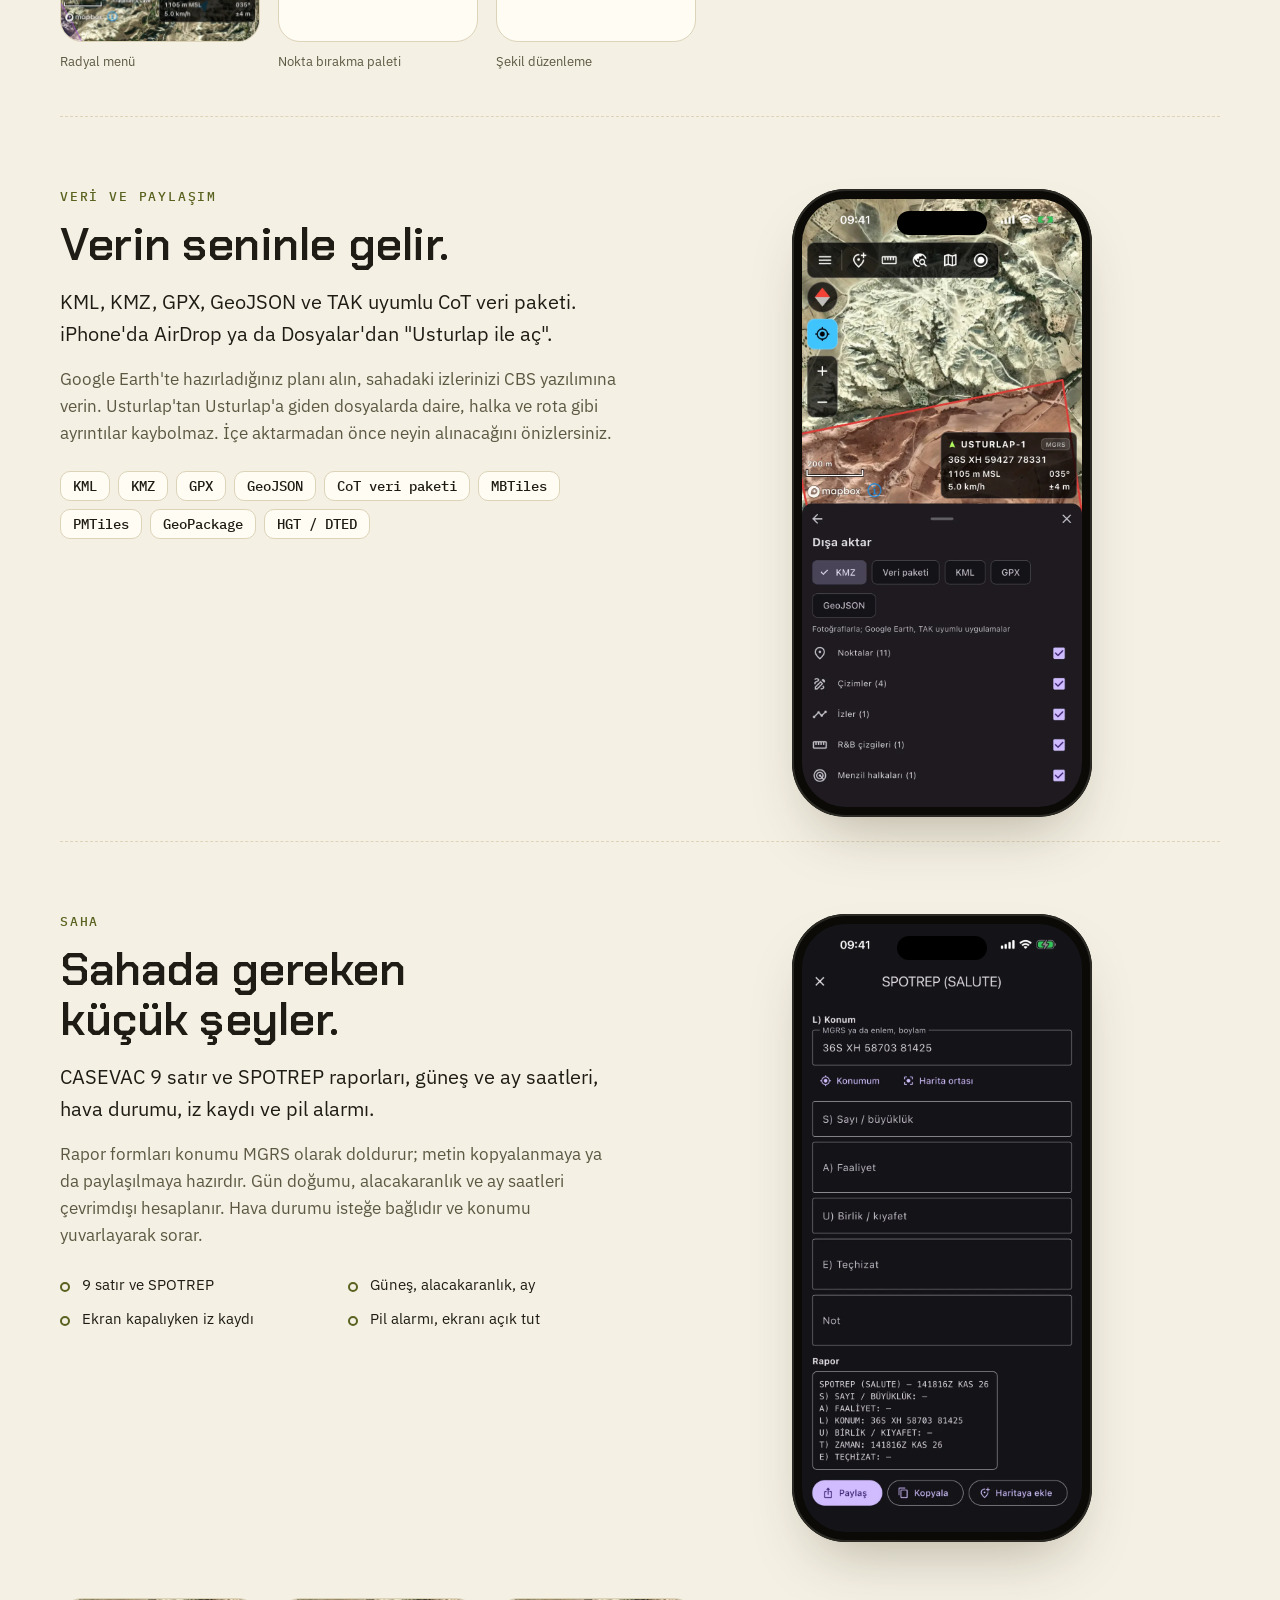
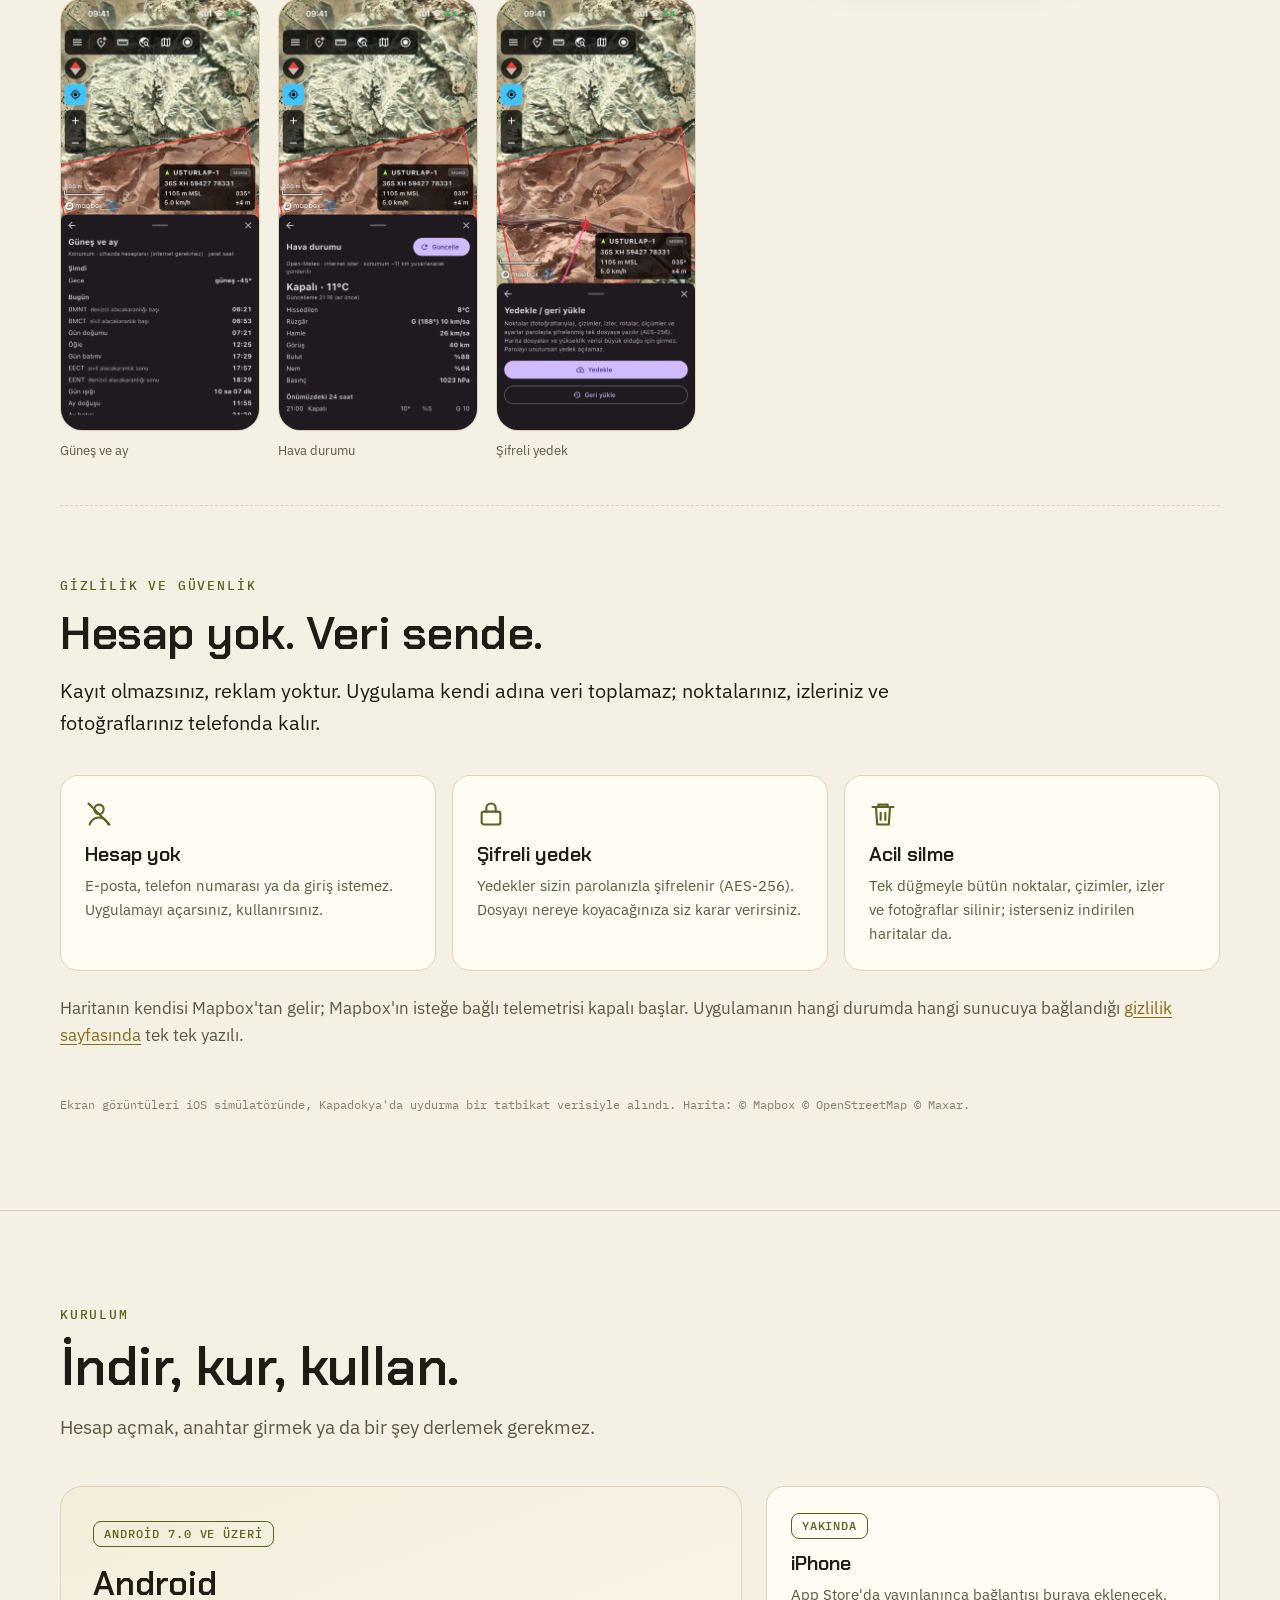
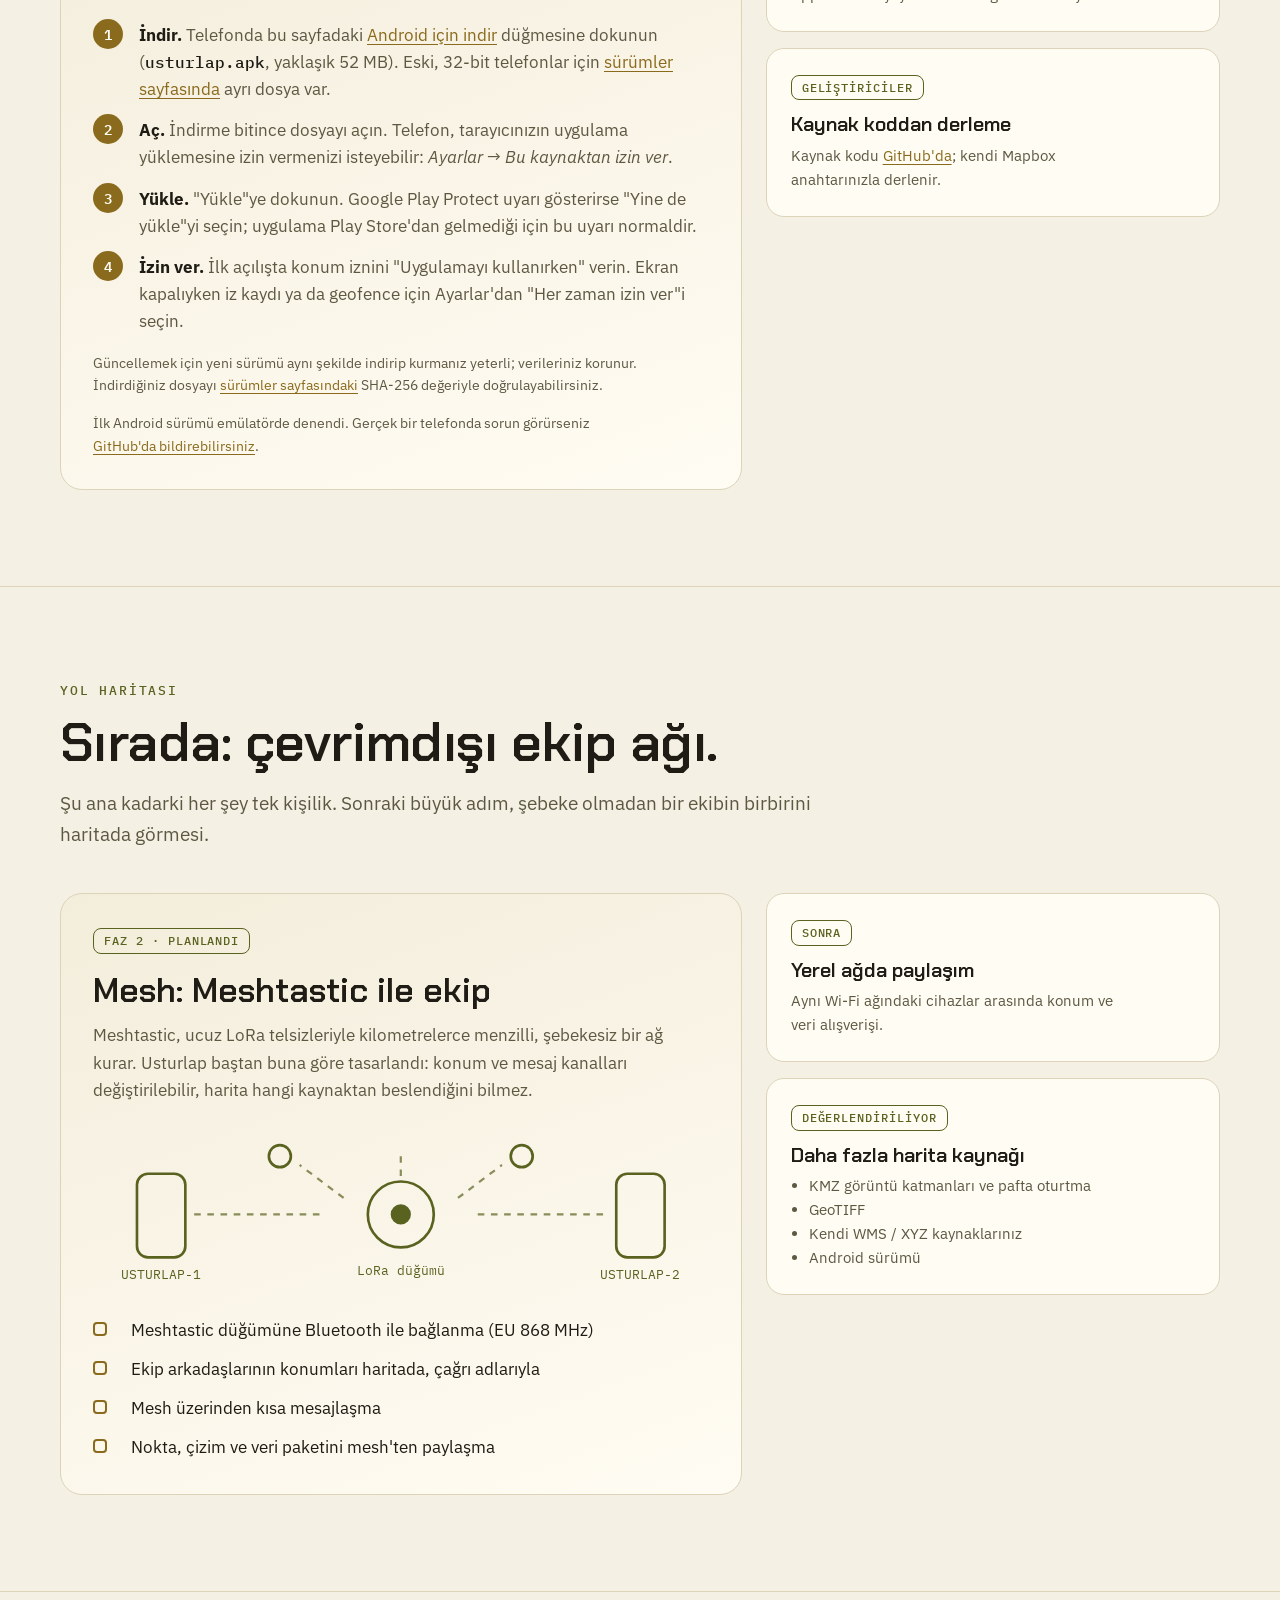
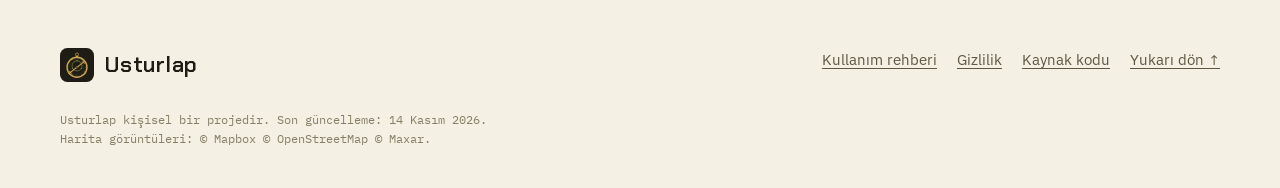
==== commit 951e9eb5: "Sürüm 1.0.6 Co-Authored-By: Claude Opus 5.5 <noreply@anthropic.com>" ====
--- a/website/index.html
+++ b/website/index.html
@@ -99,9 +99,16 @@
     </div>
     <ol class="updates">
       <li>
+        <time datetime="2026-11-23">23 Kasım 2026</time>
+        <div>
+          <h3>1.0.6: daha sakin uyarılar <span class="badge">YENİ</span></h3>
+          <p>Geofence sınırı boyunca yürürken ya da rotanın kenarında gidip gelirken uyarılar artık tekrar tekrar çalmıyor; takipteki "varışa az kaldı" bir kez söyleniyor. Vadi dibindeki gibi kötü bir GPS konumu rota ilerlemesini birkaç nokta ileri atlatmıyor.</p>
+        </div>
+      </li>
+      <li>
         <time datetime="2026-11-21">21 Kasım 2026</time>
         <div>
-          <h3>1.0.5: yükseklik verisi tek dokunuşla <span class="badge">YENİ</span></h3>
+          <h3>1.0.5: yükseklik verisi tek dokunuşla</h3>
           <p>Görüş alanı, eğim ve yükseklik profili için gereken yükseklik karesi artık uygulamanın içinden indiriliyor: panel bulunduğunuz karenin eksik olduğunu söyler, <b>İndir</b>'e dokunmanız yeter. Elinizdeki zip ya da .gz dosyaları da açmadan eklenir. <a href="rehber.html#yukseklik">Rehberde nasıl yapılır</a>.</p>
         </div>
       </li>
--- a/website/assets/css/site.css
+++ b/website/assets/css/site.css
@@ -1184,13 +1184,21 @@
 }
 
 .tool p,
-.tool ol {
+.tool ol,
+.tool ul {
   margin: 8px 0 0;
   color: var(--muted);
 }
 
-.tool ol {
+.tool ol,
+.tool ul {
   padding-left: 20px;
+}
+
+/* Uzun adres satırları dar ekranda taşmasın. */
+.tool code {
+  font: 500 13px/1.5 var(--f-mono);
+  overflow-wrap: anywhere;
 }
 
 .tool li + li {
